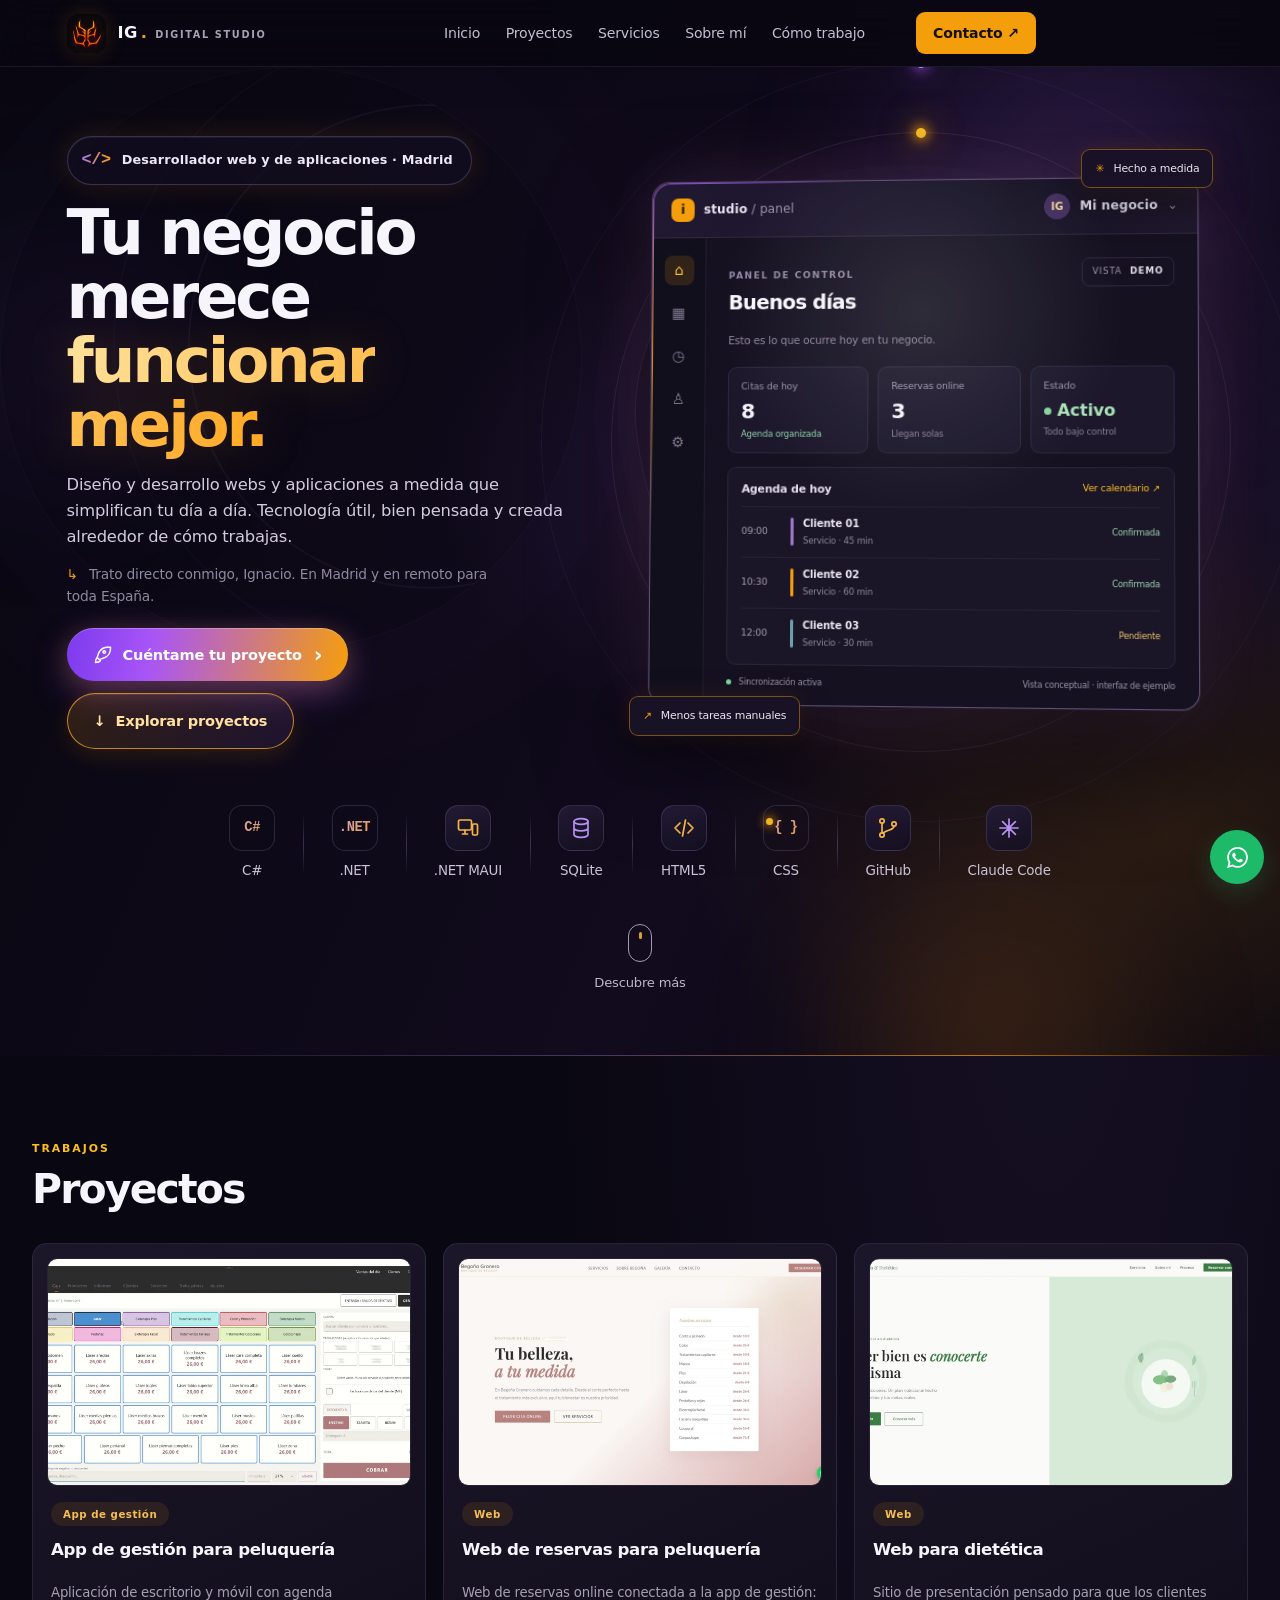
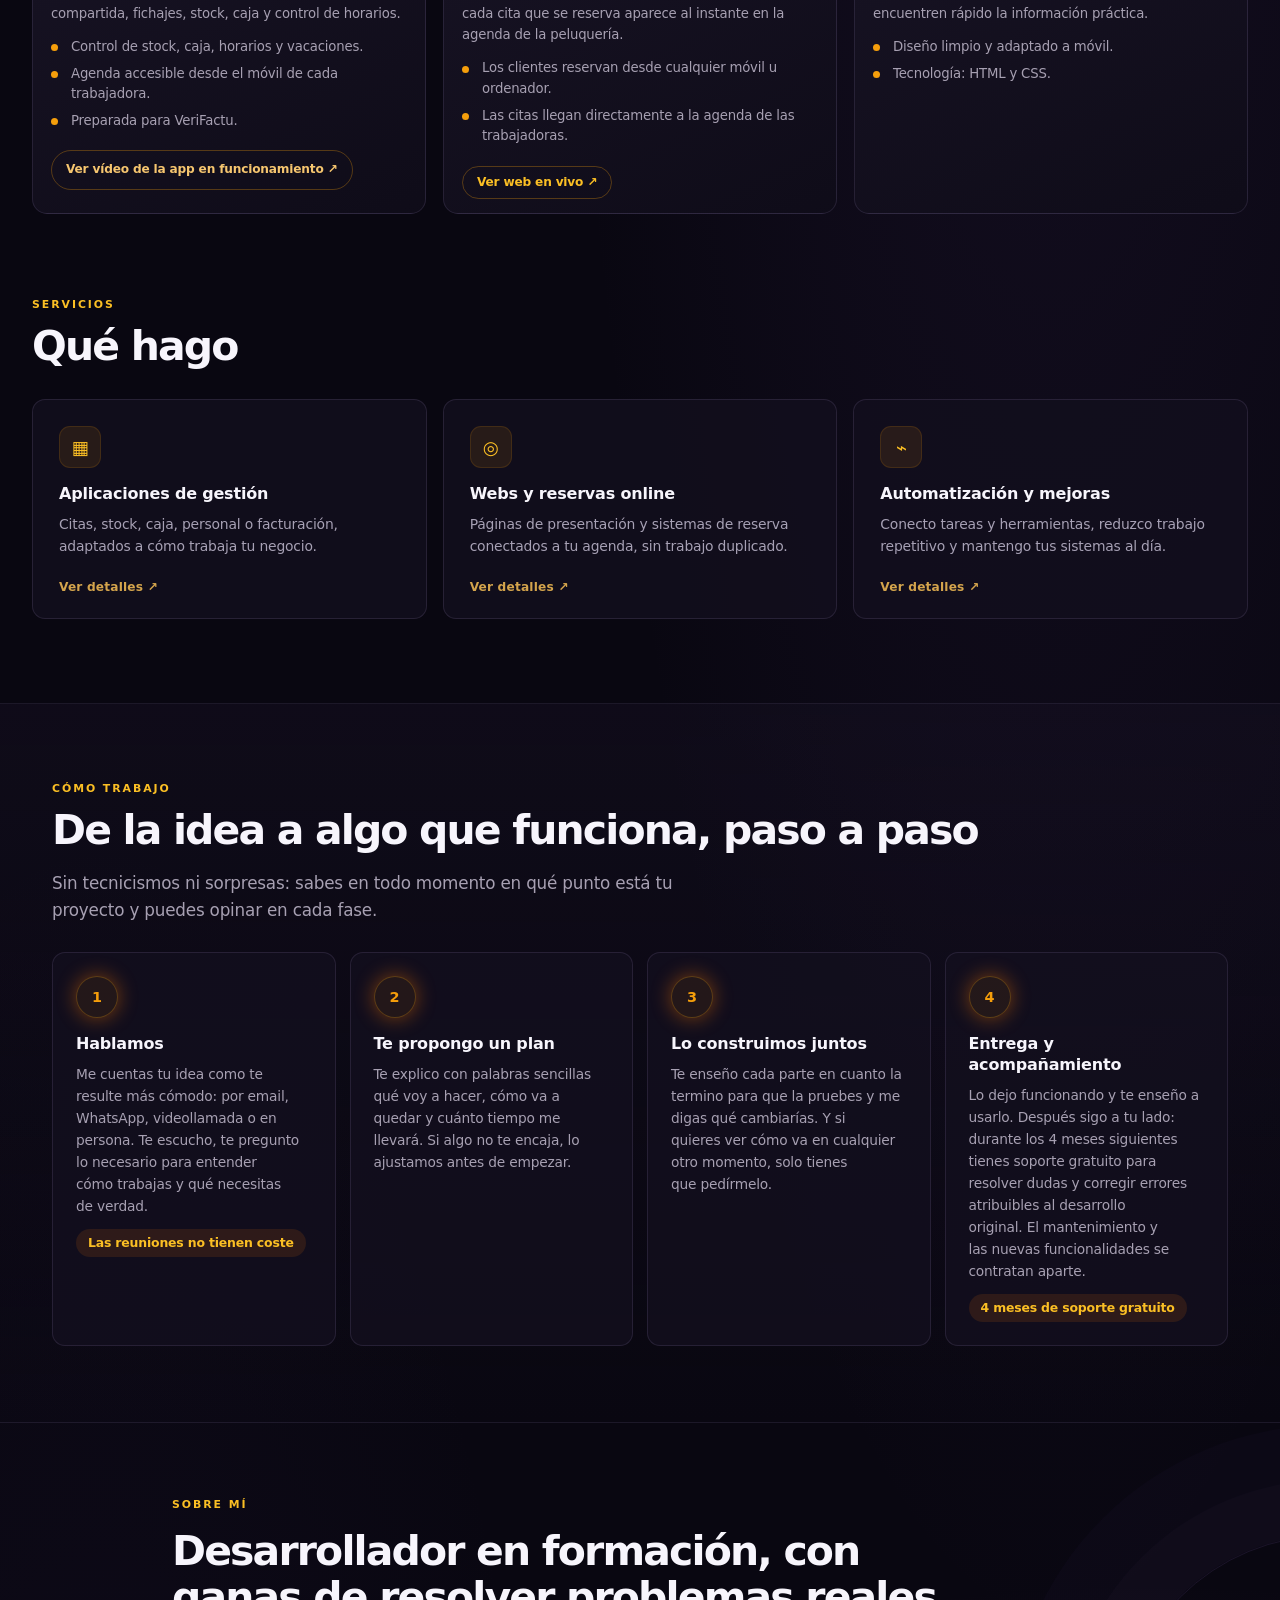
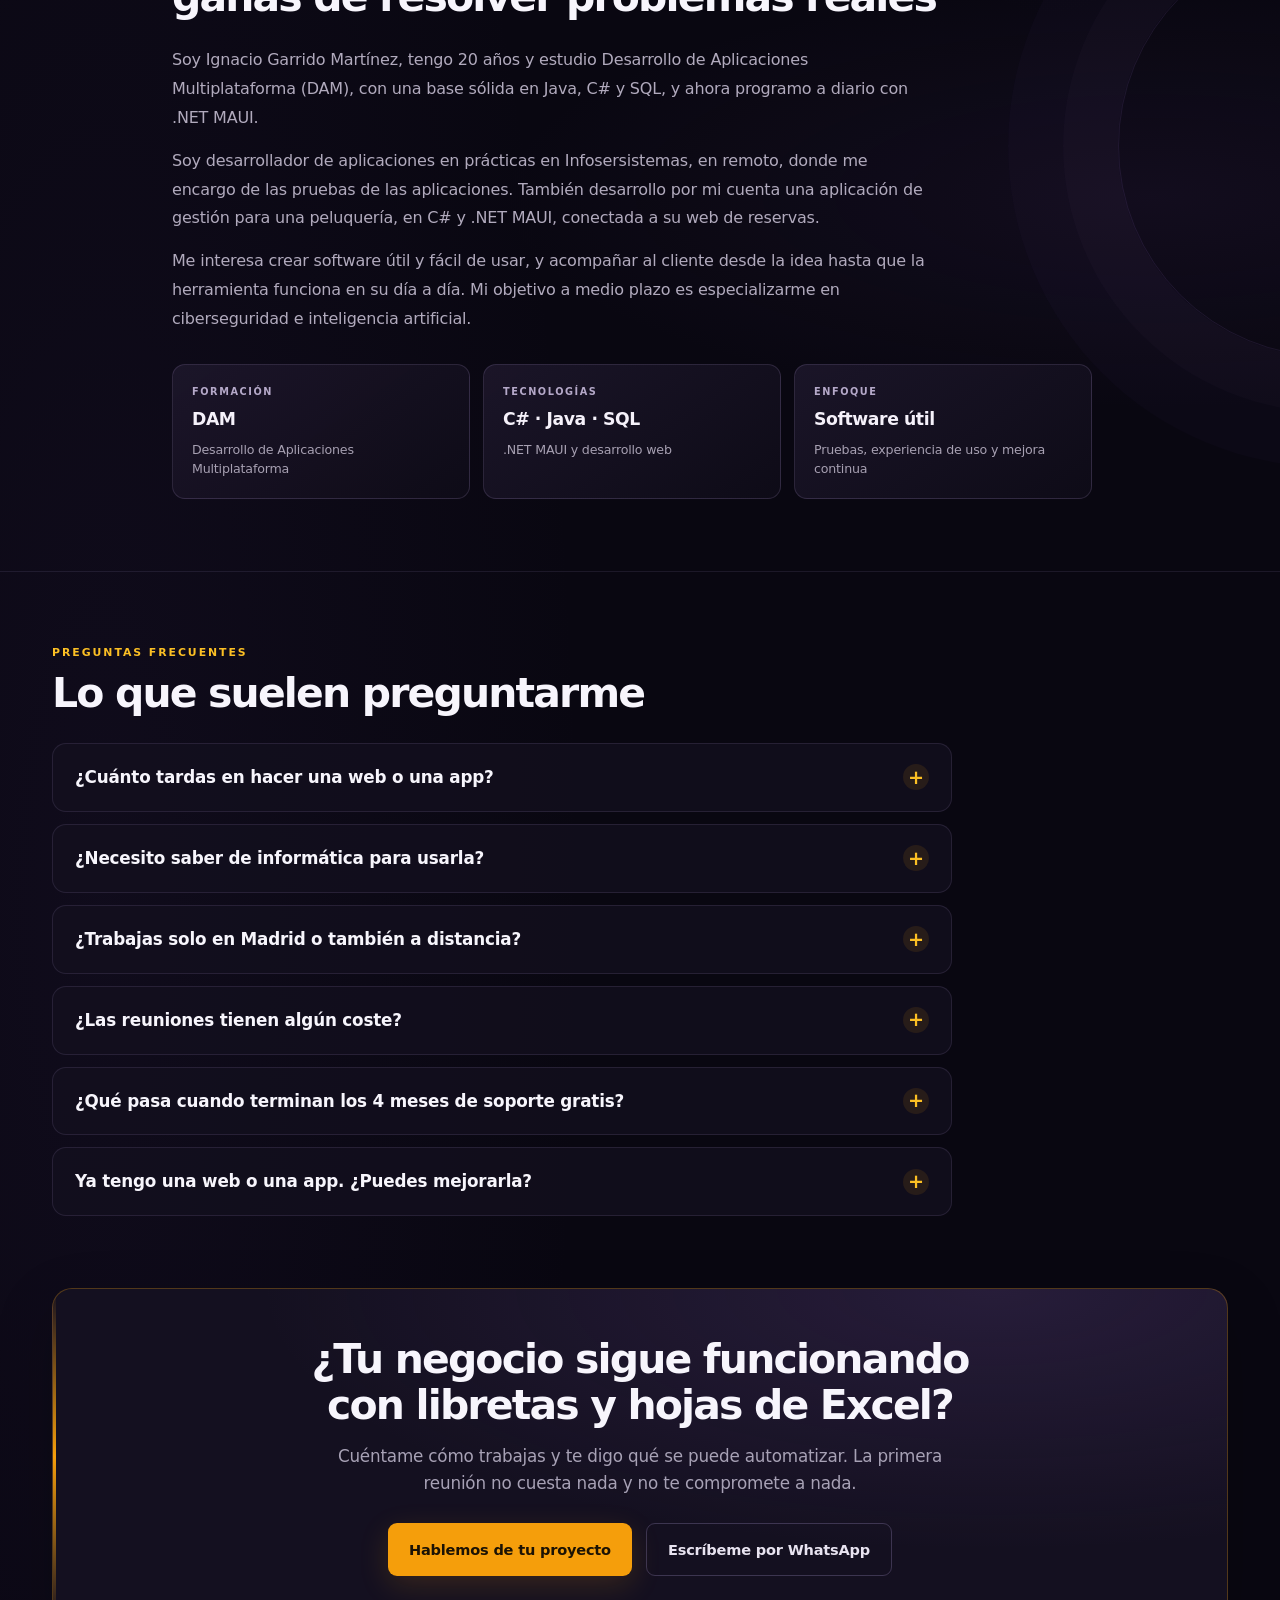
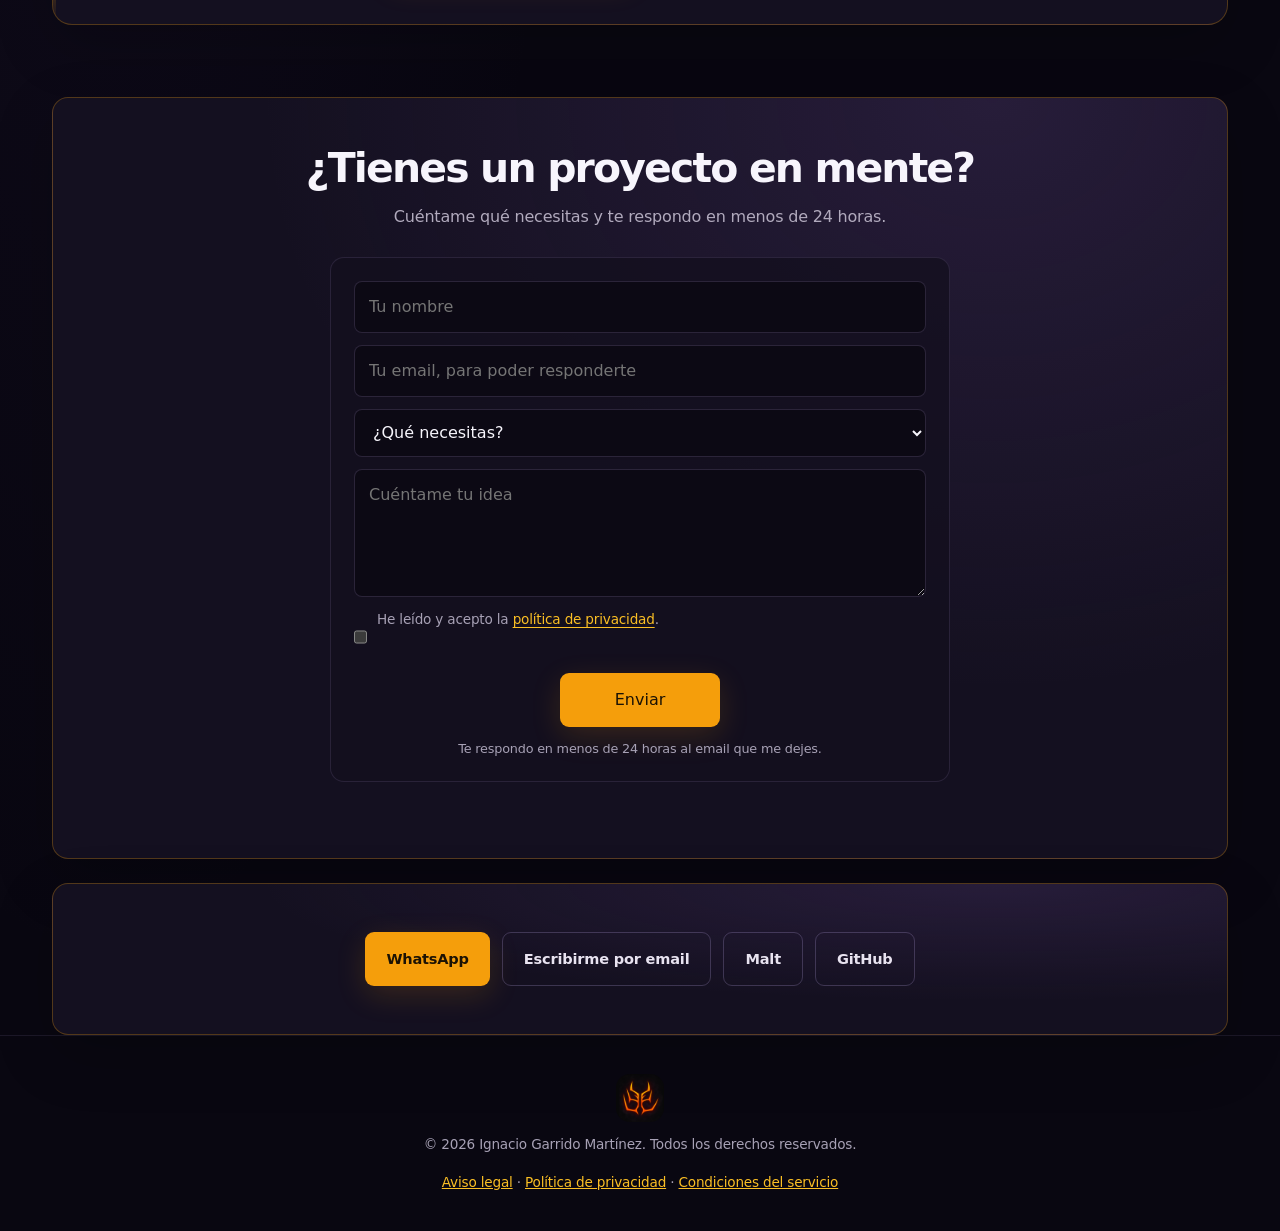
==== index.html @ cef5a8ac "Inicio con el panel de la app en movimiento - Diseño del inicio tipo referencia: etiqueta </>, titul" ====
<!DOCTYPE html>
<html lang="es">
<head>
<meta charset="UTF-8">
<meta name="viewport" content="width=device-width, initial-scale=1.0">
<title>IG Digital Studio · Desarrollo web y aplicaciones a medida | Ignacio Garrido</title>
<meta name="description" content="Soy Ignacio Garrido, desarrollador independiente. Diseño webs, aplicaciones de gestión y automatizaciones a medida para negocios en Madrid y toda España.">
<meta name="author" content="Ignacio Garrido Martínez">
<meta name="theme-color" content="#090711">
<meta name="color-scheme" content="dark">
<link rel="canonical" href="https://ignacio25-eng.github.io/Mi-Web/">
<link rel="icon" type="image/png" href="img/favicon.png">
<link rel="apple-touch-icon" href="img/apple-touch-icon.png">

<!-- Vista previa al compartir el enlace (WhatsApp, LinkedIn, Facebook, X...) -->
<meta property="og:type" content="website">
<meta property="og:locale" content="es_ES">
<meta property="og:site_name" content="Ignacio Garrido">
<meta property="og:title" content="Ignacio Garrido · Apps y webs a medida para tu negocio">
<meta property="og:description" content="Aplicaciones de gestión, webs y reservas online hechas a medida. Sierra de Guadarrama, zona norte de Madrid, Madrid centro y remoto.">
<meta property="og:url" content="https://ignacio25-eng.github.io/Mi-Web/">
<meta property="og:image" content="https://ignacio25-eng.github.io/Mi-Web/img/og-image.png">
<meta property="og:image:width" content="1200">
<meta property="og:image:height" content="630">
<meta property="og:image:alt" content="Logo de Ignacio Garrido: apps y webs a medida para tu negocio">
<meta name="twitter:card" content="summary_large_image">
<meta name="twitter:title" content="Ignacio Garrido · Apps y webs a medida para tu negocio">
<meta name="twitter:description" content="Aplicaciones de gestión, webs y reservas online hechas a medida. Sierra de Guadarrama, zona norte de Madrid, Madrid centro y remoto.">
<meta name="twitter:image" content="https://ignacio25-eng.github.io/Mi-Web/img/og-image.png">

<!-- Datos estructurados para Google -->
<script type="application/ld+json">
{
  "@context": "https://schema.org",
  "@type": "ProfessionalService",
  "name": "Ignacio Garrido · Desarrollo de apps y webs",
  "description": "Desarrollo de aplicaciones de gestión, páginas web y sistemas de reservas online a medida para negocios.",
  "url": "https://ignacio25-eng.github.io/Mi-Web/",
  "image": "https://ignacio25-eng.github.io/Mi-Web/img/og-image.png",
  "logo": "https://ignacio25-eng.github.io/Mi-Web/img/logo.png",
  "email": "ignaciog2006@gmail.com",
  "telephone": "+34640169734",
  "address": {
    "@type": "PostalAddress",
    "addressLocality": "Moralzarzal",
    "postalCode": "28411",
    "addressRegion": "Madrid",
    "addressCountry": "ES"
  },
  "areaServed": [
    { "@type": "AdministrativeArea", "name": "Sierra de Guadarrama" },
    { "@type": "AdministrativeArea", "name": "Zona norte de Madrid" },
    { "@type": "City", "name": "Moralzarzal" },
    { "@type": "City", "name": "Collado Villalba" },
    { "@type": "City", "name": "Cercedilla" },
    { "@type": "City", "name": "Guadarrama" },
    { "@type": "City", "name": "Manzanares el Real" },
    { "@type": "City", "name": "El Escorial" },
    { "@type": "City", "name": "San Lorenzo de El Escorial" },
    { "@type": "City", "name": "Colmenar Viejo" },
    { "@type": "City", "name": "Tres Cantos" },
    { "@type": "City", "name": "Alcobendas" },
    { "@type": "City", "name": "San Sebastián de los Reyes" },
    { "@type": "City", "name": "Torrelodones" },
    { "@type": "City", "name": "Galapagar" },
    { "@type": "City", "name": "Las Rozas de Madrid" },
    { "@type": "City", "name": "Majadahonda" },
    { "@type": "City", "name": "Pozuelo de Alarcón" },
    { "@type": "City", "name": "Madrid" },
    { "@type": "Country", "name": "España" }
  ],
  "founder": { "@type": "Person", "name": "Ignacio Garrido Martínez" },
  "sameAs": [
    "https://github.com/Ignacio25-eng",
    "https://www.malt.com/profile/ignaciogarrido"
  ],
  "knowsAbout": ["Aplicaciones de gestión", "Desarrollo web", "Reservas online", ".NET MAUI", "C#", "SQL"]
}
</script>
<script type="application/ld+json">
{
  "@context": "https://schema.org",
  "@type": "FAQPage",
  "mainEntity": [
    {
      "@type": "Question",
      "name": "¿Cuánto tardas en hacer una web o una app?",
      "acceptedAnswer": {
        "@type": "Answer",
        "text": "Como orientación, una web sencilla suele estar lista en 2 a 4 semanas, y una aplicación de gestión entre 1 y 3 meses, según lo que necesite tu negocio. En la propuesta te doy una fecha concreta y realista. Prefiero tardar un poco más y entregarte algo que funcione bien que correr y dejarte problemas."
      }
    },
    {
      "@type": "Question",
      "name": "¿Necesito saber de informática para usarla?",
      "acceptedAnswer": {
        "@type": "Answer",
        "text": "No. Diseño todo pensando en que lo use gente que no tiene por qué saber de tecnología: botones claros, lo justo en cada pantalla y nada de tecnicismos. Cuando lo entrego, te enseño a usarlo a ti y a tu equipo, y durante los meses de soporte puedes preguntarme todas las dudas que te surjan."
      }
    },
    {
      "@type": "Question",
      "name": "¿Trabajas solo en Madrid o también a distancia?",
      "acceptedAnswer": {
        "@type": "Answer",
        "text": "Las dos cosas. Podemos vernos en persona cuando haga falta si estás en Sierra de Guadarrama: Moralzarzal, Collado Villalba, Cercedilla, Guadarrama, Navacerrada, Cerceda, Manzanares el Real, El Escorial, Galapagar, Torrelodones y alrededores; Zona norte de Madrid: Las Rozas, Majadahonda, Pozuelo de Alarcón, Colmenar Viejo, Tres Cantos, Alcobendas y San Sebastián de los Reyes; Madrid centro: Moncloa-Aravaca, Chamberí, Centro, Salamanca, Retiro, Chamartín, Tetuán, Fuencarral, Hortaleza, Ciudad Lineal y alrededores. Si estás en cualquier otro sitio de España, trabajamos en remoto sin ningún problema: por videollamada, email o WhatsApp."
      }
    },
    {
      "@type": "Question",
      "name": "¿Las reuniones tienen algún coste?",
      "acceptedAnswer": {
        "@type": "Answer",
        "text": "No. Las reuniones para conocernos, entender lo que necesitas y ver cómo va el proyecto no tienen coste. Puedes contarme tu idea sin compromiso."
      }
    },
    {
      "@type": "Question",
      "name": "¿Qué pasa cuando terminan los 4 meses de soporte gratis?",
      "acceptedAnswer": {
        "@type": "Answer",
        "text": "Tu web o tu aplicación sigue funcionando igual; no deja de funcionar por eso. Si quieres que siga encargándome de mantenerla, hacer cambios o añadir cosas nuevas, puedes seguir con un mantenimiento opcional. Lo hablamos y acordamos lo que mejor encaje con tu negocio."
      }
    },
    {
      "@type": "Question",
      "name": "Ya tengo una web o una app. ¿Puedes mejorarla?",
      "acceptedAnswer": {
        "@type": "Answer",
        "text": "Sí. Puedo arreglar fallos, actualizarla, cambiar textos o precios y añadir funciones nuevas, aunque la haya hecho otra persona. Primero reviso cómo está hecha para no romper lo que ya funciona y te cuento qué se puede hacer."
      }
    }
  ]
}
</script>
<style>
  :root {
    --blue: #FF7A00;       /* naranja principal del logo */
    --blue-soft: #FFB020;  /* amarillo anaranjado de las puntas */
    --fire: linear-gradient(180deg, #FFB020 0%, #FF7A00 55%, #FF4D00 100%);
    --bg: #0b0809;
    --panel: #171012;
    --text: #f5f0eb;
    --muted: #b8aaa2;
    --border: #3a2620;
  }
  * { box-sizing: border-box; margin: 0; padding: 0; }
  html { scroll-behavior: smooth; }
  body {
    font-family: system-ui, -apple-system, "Segoe UI", Roboto, sans-serif;
    background: var(--bg); color: var(--text); line-height: 1.6; overflow-x: hidden;
  }
  .container { max-width: 1400px; margin: 0 auto; padding: 0 28px; position: relative; z-index: 1; }

  .glow {
    position: fixed; inset: -20% -10% auto -10%; height: 90vh;
    background: radial-gradient(closest-side, rgba(255,122,0,.30), transparent 70%);
    filter: blur(40px); pointer-events: none; z-index: 0;
    animation: drift 14s ease-in-out infinite alternate;
  }
  @keyframes drift { to { transform: translate(60px, 30px) scale(1.1); } }

  /* Cabecera */
  header { padding: 90px 0 70px; }
  .head { display: flex; justify-content: space-between; align-items: flex-end; gap: 40px; flex-wrap: wrap; }
  .eyebrow {
    display: inline-block; font-size: .8rem; letter-spacing: .14em; text-transform: uppercase;
    color: var(--blue-soft); border: 1px solid rgba(255,122,0,.5); border-radius: 999px;
    padding: 6px 14px; margin-bottom: 22px; box-shadow: 0 0 18px rgba(255,122,0,.25);
  }
  header h1 { font-size: clamp(2.6rem, 5vw, 4.4rem); line-height: 1.02; font-weight: 800; letter-spacing: -.02em; max-width: 680px; }
  .gradient {
    background: linear-gradient(90deg, var(--blue-soft) 0%, var(--blue) 55%, #FF4D00 100%);
    -webkit-background-clip: text; background-clip: text; color: transparent;
  }
  header p { color: var(--muted); font-size: 1.15rem; max-width: 620px; margin-top: 18px; }
  .btn-row { display: flex; gap: 14px; flex-wrap: wrap; }
  .btn {
    display: inline-block; text-decoration: none; padding: 14px 26px; border-radius: 10px;
    font-weight: 700; transition: transform .2s, box-shadow .2s, background .2s, color .2s; font: inherit;
  }
  .btn-primary { background: var(--fire); color: #1a0800; box-shadow: 0 0 28px rgba(255,122,0,.55); }
  .btn-primary:hover { transform: translateY(-2px); box-shadow: 0 0 40px rgba(255,122,0,.8); }
  .btn-ghost { color: var(--text); border: 1px solid var(--border); }
  .btn-ghost:hover { border-color: var(--blue); color: var(--blue-soft); }

  /* Herramientas */
  .stack {
    display: flex; flex-wrap: wrap; gap: 10px; padding: 26px 0;
    border-top: 1px solid var(--border); border-bottom: 1px solid var(--border);
  }
  .stack span {
    font-size: .85rem; color: var(--muted); background: var(--panel);
    border: 1px solid var(--border); border-radius: 8px; padding: 6px 12px;
  }

  /* Dos columnas: servicios a la izquierda, proyectos a la derecha */
  .layout { display: grid; grid-template-columns: 1fr 2.2fr; gap: 48px; padding-top: 72px; padding-bottom: 72px; align-items: start; }
  .layout > * { min-width: 0; }
  @media (max-width: 900px) { .layout { grid-template-columns: 1fr; } }
  .label { color: var(--blue-soft); font-size: .8rem; letter-spacing: .14em; text-transform: uppercase; margin-bottom: 10px; }
  h2 { font-size: clamp(1.8rem, 3.5vw, 2.5rem); font-weight: 800; letter-spacing: -.01em; margin-bottom: 26px; }

  .card {
    background: var(--panel); border: 1px solid var(--border); border-radius: 16px;
    padding: 26px; transition: transform .25s, border-color .25s, box-shadow .25s;
  }
  .card:hover { transform: translateY(-4px); border-color: var(--blue); box-shadow: 0 0 34px rgba(255,122,0,.25); }
  .services { display: grid; gap: 16px; }
  .icon {
    width: 44px; height: 44px; border-radius: 12px; display: grid; place-items: center;
    background: rgba(255,122,0,.15); color: var(--blue-soft); font-size: 1.3rem; margin-bottom: 16px;
  }
  .card h3 { margin-bottom: 8px; font-size: 1.15rem; }
  .card p { color: var(--muted); font-size: .97rem; }

  .projects { display: grid; grid-template-columns: repeat(3, 1fr); gap: 18px; align-items: stretch; }
  @media (max-width: 1000px) { .projects { grid-template-columns: 1fr 1fr; } }
  @media (max-width: 760px) { .projects { grid-template-columns: 1fr; } }
  .project { display: flex; flex-direction: column; gap: 16px; }
  .tag {
    align-self: flex-start; font-size: .75rem; font-weight: 700; color: var(--blue-soft);
    background: rgba(255,122,0,.12); border-radius: 999px; padding: 4px 12px;
  }
  .project h3 { font-size: 1.15rem; }
  .project p { color: var(--muted); font-size: .92rem; }
  .project ul { list-style: none; color: var(--muted); font-size: .9rem; }
  .project li { padding-left: 20px; position: relative; margin-bottom: 6px; }
  .project li::before {
    content: ""; position: absolute; left: 0; top: .55em; width: 7px; height: 7px;
    border-radius: 50%; background: var(--blue); box-shadow: 0 0 10px var(--blue);
  }
  .mock {
    border-radius: 12px; min-height: 170px; border: 1px solid var(--border);
    background: radial-gradient(circle at 30% 20%, rgba(255,122,0,.35), transparent 60%), #1a1012;
    display: grid; place-items: center; color: var(--muted); font-size: .85rem; margin-top: auto;
  }

  /* Reseñas */
  .reseñas-wrap { padding: 72px 0; border-top: 1px solid var(--border); }
  .empty { color: var(--muted); text-align: center; margin-bottom: 28px; }
  .contact-form { max-width: 560px; margin: 0 auto 28px; display: grid; gap: 12px; text-align: left; }
  .contact-form input, .contact-form select, .contact-form textarea {
    background: var(--bg); border: 1px solid var(--border); color: var(--text);
    padding: 12px 14px; border-radius: 10px; font: inherit; outline: none;
  }
  .contact-form input:focus, .contact-form select:focus, .contact-form textarea:focus { border-color: var(--blue); box-shadow: 0 0 14px rgba(255,122,0,.35); }
  .contact-form button { border: none; cursor: pointer; font: inherit; justify-self: center; }
  .hint { color: var(--muted); font-size: .8rem; text-align: center; }
  .stars { display: flex; gap: 6px; justify-content: center; }
  .stars button { background: none; border: none; font-size: 2rem; color: var(--border); cursor: pointer; transition: color .15s, transform .15s; }
  .stars button:hover { transform: scale(1.15); }
  .stars button.on { color: var(--blue); }

  /* Sobre mí y contacto */
  .about { padding: 72px 0; border-top: 1px solid var(--border); }
  .about p { color: var(--muted); max-width: 760px; margin-bottom: 14px; font-size: 1.05rem; }
  .contact-box {
    background: linear-gradient(135deg, rgba(255,122,0,.22), rgba(0,0,0,0) 70%), var(--panel);
    border: 1px solid rgba(255,122,0,.5); border-radius: 20px; padding: 48px 36px; text-align: center;
    box-shadow: 0 0 60px rgba(255,122,0,.18);
  }
  .contact-box h2 { margin-bottom: 12px; }
  .contact-box > p { color: var(--muted); margin-bottom: 28px; }
  .links { display: flex; gap: 12px; justify-content: center; flex-wrap: wrap; }
  .links-box { margin-top: 24px; }

  .wa-float {
    position: fixed; right: 22px; bottom: 22px; z-index: 5;
    width: 60px; height: 60px; border-radius: 50%;
    background: var(--fire); color: #1a0800; display: grid; place-items: center;
    box-shadow: 0 0 28px rgba(255,122,0,.6); transition: transform .2s, box-shadow .2s;
  }
  .wa-float:hover { transform: scale(1.08); box-shadow: 0 0 44px rgba(255,122,0,.9); }
  .wa-float svg { width: 30px; height: 30px; }

  footer { border-top: 1px solid var(--border); padding: 28px 0; color: var(--muted); font-size: .85rem; text-align: center; }

  /* Animaciones al hacer scroll */
  .reveal { opacity: 1; transform: none; transition: opacity .9s cubic-bezier(.2,.7,.2,1), transform .9s cubic-bezier(.2,.7,.2,1); }
  .js .reveal { opacity: 0; transform: translateY(40px) scale(.98); }
  .reveal.in { opacity: 1; transform: none; }
  .reveal:nth-child(2) { transition-delay: .12s; }
  .reveal:nth-child(3) { transition-delay: .24s; }
  .reveal:nth-child(4) { transition-delay: .36s; }
  .reveal:not(.in) { transition-delay: 0s; }
  .card.reveal.in:hover { transform: translateY(-4px); transition: transform .25s, border-color .25s, box-shadow .25s; transition-delay: 0s; }
  .privacy-check { display: flex; gap: 10px; align-items: flex-start; font-size: .85rem; color: var(--muted); text-align: left; }
  .privacy-check input { width: auto; padding: 0; margin-top: 4px; accent-color: var(--blue); }
  .privacy-check a { color: var(--blue-soft); }
  .privacy { position: fixed; inset: 0; z-index: 100; background: rgba(0,0,0,.7); backdrop-filter: blur(4px); display: none; overflow-y: auto; padding: 60px 16px; }
  .privacy.open { display: block; }
  .privacy .container { background: var(--panel); border: 1px solid var(--border); border-radius: 20px; padding: 40px 36px; max-width: 760px; position: relative; box-shadow: 0 0 60px rgba(255,122,0,.18); }
  .close-privacy { position: absolute; top: 14px; right: 18px; background: none; border: none; color: var(--text); font-size: 2rem; line-height: 1; cursor: pointer; }
  .close-privacy:hover { color: var(--blue-soft); }
  .privacy h2 { font-size: 1.8rem; margin-bottom: 18px; }
  .privacy h3 { font-size: 1.05rem; margin: 22px 0 6px; }
  .privacy p { color: var(--muted); margin-bottom: 10px; max-width: 800px; }
  .privacy a { color: var(--blue-soft); }
  .project { cursor: pointer; }
  .pmodal { position: fixed; inset: 0; z-index: 120; background: rgba(0,0,0,.7); backdrop-filter: blur(4px); display: none; align-items: flex-start; justify-content: center; padding: 50px 16px; overflow-y: auto; }
  .pmodal.open { display: flex; }
  .pbox { background: var(--panel); border: 1px solid var(--border); border-radius: 20px; padding: 40px; width: min(980px, 100%); position: relative; box-shadow: 0 0 60px rgba(255,122,0,.18); }
  .pclose { position: absolute; top: 14px; right: 18px; background: none; border: none; color: var(--text); font-size: 2rem; line-height: 1; cursor: pointer; }
  .pclose:hover { color: var(--blue-soft); }
  .pbox h3 { font-size: 1.6rem; margin-bottom: 12px; }
  .pbox p { color: var(--muted); margin-bottom: 14px; }
  .pbox ul { list-style: none; color: var(--muted); margin-bottom: 24px; }
  .pbox li { padding-left: 20px; position: relative; margin-bottom: 8px; }
  .pbox li::before { content: ""; position: absolute; left: 0; top: .55em; width: 7px; height: 7px; border-radius: 50%; background: var(--blue); }
  .pbox .mock { min-height: 300px; }
  .gallery { display: grid; grid-template-columns: repeat(auto-fit, minmax(260px, 1fr)); gap: 16px; }
  .gallery .mock { min-height: 240px; }
  .shot {
    display: block; width: 100%; aspect-ratio: 16 / 10; object-fit: cover; object-position: top;
    border-radius: 12px; border: 1px solid var(--border); margin-top: auto; background: #1a1012;
  }
  .pbox > .pcontent .shot { aspect-ratio: auto; }
  .gallery a { display: block; border-radius: 12px; transition: transform .2s, box-shadow .2s; }
  .gallery a:hover { transform: translateY(-3px); box-shadow: 0 0 26px rgba(255,122,0,.3); }
  .gallery .shot { margin-top: 0; }
  .pbox .lead { color: var(--text); font-size: 1.05rem; }
  .live {
    align-self: flex-start; color: var(--blue-soft); text-decoration: none; font-weight: 700; font-size: .9rem;
    border: 1px solid rgba(255,122,0,.5); border-radius: 999px; padding: 6px 14px; transition: background .2s, color .2s;
  }
  .live:hover { background: var(--fire); color: #1a0800; }
  .pbox .live { display: inline-block; margin-bottom: 20px; }
  .honey { position: absolute; left: -9999px; width: 1px; height: 1px; opacity: 0; }
  .hint.ok { color: #7ddc8a; }
  .hint.error { color: #ff8a65; }
  .hint a { color: var(--blue-soft); }
  .contact-form button:disabled { opacity: .7; cursor: wait; }

  /* Accesibilidad */
  :focus-visible { outline: 2px solid var(--blue-soft); outline-offset: 3px; border-radius: 6px; }
  .skip { position: absolute; left: 12px; top: -60px; z-index: 200; background: var(--fire); color: #1a0800; padding: 10px 16px; border-radius: 8px; font-weight: 700; text-decoration: none; }
  .skip:focus { top: 12px; }
  [id] { scroll-margin-top: 84px; }
  @media (prefers-reduced-motion: reduce) {
    html { scroll-behavior: auto; }
    .glow { animation: none; }
    .reveal { opacity: 1; transform: none; transition: none; }
  }

  /* Menú */
  .brand { color: var(--text); text-decoration: none; }
  .topbar .brand { margin-left: 0; color: var(--text); font-size: 1rem; }
  .nav-links { display: flex; align-items: center; gap: 22px; }
  .topbar .nav-links a { margin-left: 0; }
  .menu-btn { display: none; background: none; border: 1px solid var(--border); border-radius: 10px; color: var(--text); width: 44px; height: 40px; cursor: pointer; font-size: 1.3rem; line-height: 1; }
  .menu-btn:hover { border-color: var(--blue); color: var(--blue-soft); }
  @media (max-width: 980px) {
    .menu-btn { display: block; }
    .nav-links {
      display: none; position: absolute; top: 100%; left: 0; right: 0; flex-direction: column; align-items: stretch; gap: 0;
      background: rgba(11,8,9,.97); border-bottom: 1px solid var(--border); padding: 8px 18px 16px;
    }
    .nav-links.open { display: flex; }
    .topbar .nav-links a { padding: 12px 4px; font-size: 1rem; border-bottom: 1px solid var(--border); }
    .topbar .nav-links a:last-child { border-bottom: none; }
  }

  /* Cómo trabajo */
  .process { padding: 72px 0; border-top: 1px solid var(--border); }
  .process .intro { color: var(--muted); max-width: 720px; margin: -10px 0 34px; font-size: 1.05rem; }
  .steps { display: grid; grid-template-columns: repeat(4, 1fr); gap: 18px; counter-reset: paso; }
  @media (max-width: 1150px) { .steps { grid-template-columns: 1fr 1fr; } }
  @media (max-width: 600px) { .steps { grid-template-columns: 1fr; } }
  .step { position: relative; }
  .step-num {
    width: 42px; height: 42px; border-radius: 50%; display: grid; place-items: center; font-weight: 800;
    background: var(--fire); color: #1a0800; margin-bottom: 16px; box-shadow: 0 0 20px rgba(255,122,0,.45);
  }
  .step .free { display: inline-block; margin-top: 12px; font-size: .78rem; font-weight: 700; color: var(--blue-soft); background: rgba(255,122,0,.12); border-radius: 999px; padding: 4px 12px; }

  /* Opiniones */
  .reviews { display: grid; grid-template-columns: repeat(auto-fit, minmax(280px, 1fr)); gap: 18px; margin-bottom: 36px; }
  .review .stars-static { color: var(--blue); letter-spacing: 2px; margin-bottom: 10px; }
  .review blockquote { color: var(--text); font-size: .98rem; margin-bottom: 14px; }
  .review .who { color: var(--muted); font-size: .88rem; }
  .review .who strong { color: var(--text); }
  .invite { color: var(--muted); text-align: center; max-width: 620px; margin: 0 auto 28px; font-size: 1.05rem; }
  .form-title { text-align: center; font-size: 1.25rem; margin-bottom: 14px; }
  .stars button:focus-visible { outline-offset: 0; }
  .steps { list-style: none; }
  .sr-only { position: absolute; width: 1px; height: 1px; padding: 0; margin: -1px; overflow: hidden; clip: rect(0 0 0 0); white-space: nowrap; border: 0; }
  footer .legal-links { margin-top: 4px; }

  /* Zona de trabajo */
  header p.zona { font-size: .98rem; color: var(--blue-soft); margin-top: 14px; }

  /* Preguntas frecuentes */
  .faq { padding: 72px 0; border-top: 1px solid var(--border); }
  .faq-list { display: grid; gap: 12px; max-width: 900px; }
  .faq-item { background: var(--panel); border: 1px solid var(--border); border-radius: 14px; transition: border-color .25s, box-shadow .25s; }
  .faq-item[open] { border-color: rgba(255,122,0,.55); box-shadow: 0 0 26px rgba(255,122,0,.15); }
  .faq-item summary {
    list-style: none; cursor: pointer; padding: 20px 56px 20px 22px; font-weight: 700; font-size: 1.05rem; position: relative;
  }
  .faq-item summary::-webkit-details-marker { display: none; }
  .faq-item summary::after {
    content: "+"; position: absolute; right: 22px; top: 50%; transform: translateY(-50%);
    width: 26px; height: 26px; border-radius: 50%; display: grid; place-items: center; line-height: 1;
    background: rgba(255,122,0,.14); color: var(--blue-soft); font-size: 1.2rem; transition: transform .25s;
  }
  .faq-item[open] summary::after { content: "−"; }
  .faq-item summary:hover { color: var(--blue-soft); }
  .faq-a { padding: 0 22px 20px; color: var(--muted); }
  .faq-a p + p, .faq-a ul + p { margin-top: 10px; }
  .faq-a .zonas { list-style: none; margin-top: 10px; display: grid; gap: 8px; }
  .faq-a .zonas li { padding-left: 18px; position: relative; }
  .faq-a .zonas li::before { content: ""; position: absolute; left: 0; top: .6em; width: 7px; height: 7px; border-radius: 50%; background: var(--blue); }
  .faq-a .zonas strong { color: var(--text); }

  /* Franja final */
  .cta-band { padding: 0 0 72px; }
  .cta-box {
    border-radius: 20px; padding: 48px 40px; text-align: center; border: 1px solid rgba(255,122,0,.5);
    background: radial-gradient(circle at 15% 0%, rgba(255,176,32,.25), transparent 55%), radial-gradient(circle at 90% 100%, rgba(255,77,0,.22), transparent 55%), var(--panel);
    box-shadow: 0 0 60px rgba(255,122,0,.15);
  }
  .cta-box h2 { max-width: 760px; margin: 0 auto 14px; }
  .cta-box p { color: var(--muted); max-width: 640px; margin: 0 auto 26px; font-size: 1.05rem; }
  .cta-buttons { justify-content: center; }
  @media (max-width: 640px) {
    .faq { padding: 56px 0; }
    .faq-item summary { font-size: 1rem; padding: 18px 52px 18px 18px; }
    .faq-a { padding: 0 18px 18px; }
    .cta-band { padding-bottom: 56px; }
    .cta-box { padding: 32px 20px; }
  }

  /* ── Responsive ── */
  h2 { line-height: 1.2; }
  h3 { line-height: 1.3; }
  .shot { object-position: left top; }
  .contact-form input:not([type="checkbox"]), .contact-form select, .contact-form textarea { width: 100%; min-width: 0; }

  /* Portátiles pequeños y tablets: servicios arriba y proyectos a todo el ancho */
  @media (max-width: 1200px) {
    .layout { grid-template-columns: 1fr; gap: 56px; }
  }
  @media (min-width: 761px) and (max-width: 1200px) {
    .services { grid-template-columns: repeat(3, 1fr); }
  }
  /* Tablet: si la última tarjeta de proyecto queda sola, ocupa todo el ancho */
  @media (min-width: 761px) and (max-width: 1000px) {
    .projects > .project:last-child:nth-child(odd) {
      grid-column: 1 / -1; display: grid; grid-template-columns: 1fr 1fr; column-gap: 28px; row-gap: 14px; align-content: start;
    }
    .projects > .project:last-child:nth-child(odd) > * { grid-column: 1; justify-self: start; }
    .projects > .project:last-child:nth-child(odd) > .shot { grid-column: 2; grid-row: 1 / span 6; justify-self: stretch; align-self: start; margin-top: 0; }
  }
  /* Móviles pequeños */
  @media (max-width: 400px) {
    .container { padding: 0 16px; }
    .card { padding: 20px; }
    header h1 { font-size: 2rem; }
    .contact-box { padding: 28px 16px; }
    .pbox { padding: 26px 16px; }
    .eyebrow { font-size: .72rem; letter-spacing: .1em; }
  }
  /* Pantallas muy grandes */
  @media (min-width: 1800px) {
    .container { max-width: 1560px; }
    body { font-size: 1.05rem; }
  }
  .pbox h4 { font-size: 1rem; margin: 22px 0 8px; color: var(--blue-soft); }
  #servicios .card { cursor: pointer; }
  .topbar { position: sticky; top: 0; z-index: 50; background: rgba(11,8,9,.85); backdrop-filter: blur(8px); border-bottom: 1px solid var(--border); }
  .topbar-in { display: flex; align-items: center; justify-content: space-between; padding-top: 14px; padding-bottom: 14px; }
  .brand { display: flex; align-items: center; gap: 10px; font-weight: 800; }
  .logo { width: 40px; height: 40px; border-radius: 10px; display: block; object-fit: cover; border: 1px solid rgba(255,122,0,.45); box-shadow: 0 0 18px rgba(255,122,0,.45); }
  .footer-brand { display: flex; flex-direction: column; align-items: center; gap: 12px; }
  .footer-logo { width: 56px; height: 56px; border-radius: 14px; border: 1px solid rgba(255,122,0,.4); box-shadow: 0 0 24px rgba(255,122,0,.35); }
  footer a { color: var(--blue-soft); }
  .topbar a { color: var(--muted); text-decoration: none; font-size: .9rem; margin-left: 18px; }
  .topbar a:hover { color: var(--blue-soft); }
  @media (max-width: 640px) {
    .container { padding: 0 18px; }
    header { padding: 56px 0 44px; }
    header h1 { font-size: 2.2rem; }
    .btn-row { width: 100%; }
    .btn-row .btn { flex: 1 1 auto; text-align: center; }
    .btn { padding: 12px 18px; }
    .layout { padding-top: 48px; padding-bottom: 48px; gap: 36px; }
    .stack { padding: 20px 0; }
    section { padding: 56px 0; }
    .reseñas-wrap, .about { padding: 56px 0; }
    .contact-box { padding: 32px 20px; }
    .contact-box h2 { font-size: 1.6rem; }
    .pmodal { padding: 24px 10px; }
    .pbox { padding: 28px 20px; }
    .pbox h3 { font-size: 1.3rem; }
    .pbox .mock { min-height: 200px; }
    .gallery .mock { min-height: 160px; }
    .stars button { font-size: 1.7rem; }
    .privacy .container { padding: 30px 20px; }
    .wa-float { width: 54px; height: 54px; right: 16px; bottom: 16px; }
    .topbar a { margin-left: 12px; }
  }

/* IG DIGITAL STUDIO — sistema visual */
:root{--blue:#F59E0B;--blue-soft:#FBBF24;--fire:linear-gradient(135deg,#FBBF24,#F59E0B);--bg:#090711;--panel:#100D1B;--text:#F7F5FC;--muted:#A7A1B5;--border:rgba(167,146,205,.16)}
html{scroll-padding-top:92px}body{background:radial-gradient(ellipse at 75% 4%,rgba(80,45,122,.22),transparent 34rem),radial-gradient(ellipse at 4% 42%,rgba(57,34,91,.13),transparent 30rem),var(--bg);color:var(--text);font-family:Inter,"Segoe UI",system-ui,sans-serif;letter-spacing:-.012em}
.container{max-width:1240px;padding-left:32px;padding-right:32px}.glow{display:none}.topbar{background:rgba(9,7,17,.84);border-bottom:1px solid rgba(167,146,205,.12);backdrop-filter:blur(18px);-webkit-backdrop-filter:blur(18px)}
.topbar-in{min-height:78px;padding-top:10px;padding-bottom:10px}.brand{gap:12px;font-size:.98rem;letter-spacing:.02em}.brand>span{display:flex;align-items:baseline;gap:3px}.brand small{color:#A7A1B5;font-size:.61rem;letter-spacing:.17em;margin-left:5px}.brand-accent{color:var(--blue)}.logo{width:42px;height:42px;border:0;border-radius:12px;box-shadow:0 0 22px rgba(245,158,11,.16)}
.topbar .nav-links{gap:30px}.topbar .nav-links a{color:#C4BED1;font-size:.88rem;font-weight:500;margin:0}.topbar .nav-links a:hover{color:var(--blue-soft)}.topbar .nav-links .nav-contact{color:#171009;background:var(--blue);padding:10px 17px;border-radius:9px;font-weight:750}.topbar .nav-links .nav-contact:hover{color:#171009;background:#FBBF24}
.hero{position:relative;overflow:hidden;padding:82px 0 76px}.hero:before{content:"";position:absolute;width:580px;height:580px;right:-210px;top:-190px;border:1px solid rgba(159,119,214,.12);border-radius:50%;box-shadow:0 0 0 60px rgba(159,119,214,.025),0 0 0 120px rgba(159,119,214,.018);pointer-events:none}.hero .head{display:grid;grid-template-columns:minmax(0,.95fr) minmax(440px,1.05fr);align-items:center;gap:54px}.hero-copy{position:relative;z-index:2}
.eyebrow{border:1px solid rgba(245,158,11,.28);background:rgba(245,158,11,.055);color:#FBC45E;box-shadow:none;font-size:.68rem;letter-spacing:.16em;font-weight:700;padding:9px 13px;margin-bottom:27px}.status-dot{display:inline-block;width:7px;height:7px;border-radius:50%;background:#A3E6B1;box-shadow:0 0 10px rgba(163,230,177,.7);margin-right:8px}.hero h1{max-width:650px;font-size:clamp(3.2rem,5.7vw,5.45rem);line-height:.99;letter-spacing:-.065em;font-weight:820}.gradient{background:linear-gradient(100deg,#FFD36C,#F59E0B 55%,#E98B27);-webkit-background-clip:text;background-clip:text}
.hero-lead{max-width:560px;margin-top:25px;color:#C1BBCD;font-size:1.12rem;line-height:1.75}.hero .zona{margin-top:17px;color:#8F899E;font-size:.86rem}.hero .zona span{color:var(--blue);margin-right:7px}.hero .btn-row{margin-top:32px;gap:12px}.btn{border-radius:9px;padding:14px 21px;font-size:.91rem;font-weight:700}.btn-primary{background:var(--blue);color:#1B1204;box-shadow:0 9px 30px rgba(245,158,11,.16)}.btn-primary:hover{background:#FBBF24;box-shadow:0 12px 36px rgba(245,158,11,.25)}.btn-ghost{border-color:rgba(167,146,205,.28);color:#E8E3F0}.btn-ghost:hover{border-color:var(--blue);color:var(--blue-soft)}.hero-note{display:flex;align-items:center;gap:11px;color:#817A90;font-size:.77rem;margin-top:35px}.note-line{width:27px;height:1px;background:var(--blue)}
.hero-visual{position:relative;min-width:0;padding:34px 18px}.visual-orbit{position:absolute;border:1px solid rgba(161,124,210,.16);border-radius:50%;pointer-events:none}.orbit-one{width:490px;height:490px;top:50%;left:50%;transform:translate(-50%,-50%)}.orbit-two{width:590px;height:590px;top:50%;left:50%;transform:translate(-50%,-50%);border-color:rgba(161,124,210,.08)}
.app-window{position:relative;z-index:1;background:#151121;border:1px solid rgba(182,160,222,.25);border-radius:17px;overflow:hidden;box-shadow:0 30px 90px rgba(0,0,0,.48),0 0 55px rgba(99,66,143,.16);transform:perspective(1200px) rotateY(-5deg) rotateX(2deg)}.app-top{height:54px;padding:0 18px;display:flex;align-items:center;justify-content:space-between;border-bottom:1px solid rgba(167,146,205,.13);background:#171326;font-size:.75rem}.app-brand,.app-user{display:flex;align-items:center;gap:9px;color:#EAE5F2;font-weight:700}.app-mark{width:23px;height:23px;display:grid;place-items:center;border-radius:7px;background:var(--blue);color:#1C1305;font-weight:900}.app-muted,.app-chevron{color:#9B93A9;font-weight:400}.user-dot{width:25px;height:25px;display:grid;place-items:center;border-radius:50%;color:#F7D89A;background:#44305F;font-size:.61rem}
.app-body{display:flex;min-height:360px}.app-sidebar{width:53px;padding:17px 0;display:flex;flex-direction:column;align-items:center;gap:13px;background:#120F1D;border-right:1px solid rgba(167,146,205,.1)}.side-icon{width:29px;height:29px;display:grid;place-items:center;border-radius:8px;color:#817990;font-size:.9rem}.side-icon.active{background:rgba(245,158,11,.14);color:var(--blue-soft)}.app-main{flex:1;min-width:0;padding:22px 22px 15px}.app-heading{display:flex;align-items:flex-start;justify-content:space-between;gap:10px}.app-kicker{color:#9289A5;font-size:.56rem;letter-spacing:.16em;font-weight:700}.app-heading h2{font-size:1.22rem;letter-spacing:-.04em;margin:5px 0 2px}.app-heading p{color:#8D859B;font-size:.65rem}.today-pill{color:#9B92A9;border:1px solid rgba(167,146,205,.16);border-radius:7px;padding:6px 9px;font-size:.53rem;letter-spacing:.1em}.today-pill b{color:#E9E3F0;margin-left:4px}
.app-stats{display:grid;grid-template-columns:repeat(3,1fr);gap:9px;margin:17px 0 13px}.stat-card{padding:11px 12px;background:#1C172B;border:1px solid rgba(167,146,205,.12);border-radius:9px;display:grid;gap:4px}.stat-card>span{color:#9B93A9;font-size:.58rem}.stat-card strong{color:#F5F1FA;font-size:1.25rem;line-height:1.2}.stat-card small{color:#898197;font-size:.53rem}.stat-card .stat-positive{color:#92D7AA}.stat-card .stat-live{color:#A8E3B7;font-size:1rem}
.agenda-card{background:#1A1527;border:1px solid rgba(167,146,205,.12);border-radius:9px;padding:12px 13px 5px}.agenda-head{display:flex;justify-content:space-between;color:#E7E1EF;font-size:.67rem;margin-bottom:7px}.agenda-head span{color:var(--blue-soft);font-size:.57rem}.agenda-row{min-height:49px;display:grid;grid-template-columns:39px 3px minmax(0,1fr) auto;align-items:center;gap:9px;border-top:1px solid rgba(167,146,205,.09)}.agenda-row time{color:#A29AAF;font-size:.58rem}.agenda-bar{width:3px;height:27px;border-radius:4px;background:#9B77C8}.bar-b{background:var(--blue)}.bar-c{background:#6D9EAD}.agenda-row span{display:grid;gap:2px;min-width:0}.agenda-row b{color:#E9E4EF;font-size:.62rem}.agenda-row small{color:#8E879B;font-size:.53rem}.agenda-row em{color:#9BD7AE;font-size:.51rem;font-style:normal}.agenda-row:last-child em{color:#F0C46E}.app-foot{display:flex;justify-content:space-between;gap:8px;margin-top:11px;color:#9B93A9;font-size:.5rem}.app-foot i{display:inline-block;width:5px;height:5px;border-radius:50%;background:#83D6A0;margin-right:5px}
.float-chip{position:absolute;z-index:2;background:rgba(28,22,43,.95);border:1px solid rgba(184,158,224,.22);border-radius:9px;color:#E9E3F1;padding:10px 13px;box-shadow:0 12px 30px rgba(0,0,0,.3);font-size:.68rem}.float-chip span{color:var(--blue);margin-right:6px}.chip-top{top:4px;right:-3px}.chip-bottom{bottom:3px;left:-9px}
.stack{justify-content:center;gap:9px 12px;padding:21px 0;border-top:1px solid rgba(167,146,205,.12);border-bottom:1px solid rgba(167,146,205,.12)}.stack:before{content:"TECNOLOGÍAS";color:#9A93A8;font-size:.62rem;letter-spacing:.17em;font-weight:750;margin-right:9px;align-self:center}.stack span{background:rgba(255,255,255,.025);border-color:rgba(167,146,205,.13);border-radius:6px;padding:6px 11px;color:#B8B1C5;font-size:.76rem}
.layout{display:grid;grid-template-columns:1fr;gap:72px;padding-top:84px;padding-bottom:84px}#proyectos{order:1}#servicios{order:2;max-width:none}#proyectos>.label,#servicios>.label,.process .label,.about .label,.faq .label,.reseñas-wrap .label{font-size:.68rem;letter-spacing:.18em;color:var(--blue-soft)}h2{font-size:clamp(2rem,3.2vw,2.8rem);letter-spacing:-.045em;line-height:1.12}
.projects{grid-template-columns:repeat(3,minmax(0,1fr));gap:17px}.project.card{padding:13px;border-radius:13px;background:linear-gradient(155deg,rgba(30,24,44,.94),rgba(16,13,27,.98));border-color:rgba(167,146,205,.15);gap:12px}.project.card:hover{border-color:rgba(245,158,11,.48);box-shadow:0 18px 45px rgba(0,0,0,.22)}.project .tag{background:rgba(245,158,11,.1);color:#F5BE55;font-size:.64rem;letter-spacing:.05em}.project h3{font-size:1.04rem;letter-spacing:-.025em;padding:0 5px}.project p,.project ul{padding:0 5px;font-size:.83rem;color:#A7A0B2}.project li:before{background:var(--blue);box-shadow:none}.project .shot{aspect-ratio:16/10;border-radius:8px;border-color:rgba(167,146,205,.14);margin-top:4px}.project .live{margin-left:5px;font-size:.76rem;border-color:rgba(245,158,11,.3)}
.services{grid-template-columns:repeat(3,minmax(0,1fr));gap:16px}.services .card{padding:26px;background:rgba(19,15,30,.82);border-color:rgba(167,146,205,.15);border-radius:13px}.services .card:hover{border-color:rgba(245,158,11,.45);box-shadow:0 15px 40px rgba(0,0,0,.2)}.services .icon{width:42px;height:42px;border-radius:11px;color:var(--blue-soft);background:rgba(245,158,11,.1)}.services .card h3{font-size:1rem}.services .card p{font-size:.87rem}
.process{padding:76px 0;border-top:1px solid rgba(167,146,205,.12);background:linear-gradient(180deg,rgba(24,18,37,.38),transparent)}.process .intro{color:#A7A0B2;max-width:650px;margin:-10px 0 29px}.steps{gap:14px}.step.card{background:rgba(19,15,30,.8);border-color:rgba(167,146,205,.14);border-radius:13px;padding:23px}.step-num{color:var(--blue);border:1px solid rgba(245,158,11,.28);background:rgba(245,158,11,.08)}.step h3{font-size:1rem}.step p{color:#A7A0B2;font-size:.86rem}.free{color:#F3C46C;background:rgba(245,158,11,.08);border-color:rgba(245,158,11,.16)}
.reseñas-wrap,.about,.faq{border-color:rgba(167,146,205,.12)}.reseñas-wrap{background:rgba(19,15,30,.22)}.invite{color:#A7A0B2}.contact-form{background:rgba(19,15,30,.75);border:1px solid rgba(167,146,205,.15);border-radius:14px;padding:23px}.contact-form input,.contact-form select,.contact-form textarea{background:#0C0914;border-color:rgba(167,146,205,.2);border-radius:8px}.contact-form input:focus,.contact-form select:focus,.contact-form textarea:focus{border-color:var(--blue);box-shadow:0 0 0 3px rgba(245,158,11,.1)}
.about{background:radial-gradient(ellipse at 90% 50%,rgba(75,48,105,.14),transparent 40%)}.about .container{max-width:1000px}.about h2{max-width:800px}.about p{color:#B1AABD;font-size:1rem;line-height:1.8}.faq-item{background:rgba(19,15,30,.8);border-color:rgba(167,146,205,.14)}.faq-item[open]{border-color:rgba(245,158,11,.45);box-shadow:0 10px 35px rgba(0,0,0,.18)}.faq-item summary:after{background:rgba(245,158,11,.1);color:var(--blue-soft)}.faq-a{color:#A7A0B2}
.cta-box,.contact-box{background:radial-gradient(ellipse at 80% 0%,rgba(105,72,148,.22),transparent 55%),#141020;border-color:rgba(245,158,11,.28);box-shadow:0 20px 60px rgba(0,0,0,.2)}.contact-box>p{color:#B1AABD}footer{border-color:rgba(167,146,205,.12)}.footer-logo{border:0;box-shadow:none}.wa-float{background:#1CBA69;color:white;box-shadow:0 8px 25px rgba(28,186,105,.2)}.wa-float:hover{box-shadow:0 10px 30px rgba(28,186,105,.32)}
.privacy,.pmodal{background:rgba(5,4,10,.82);backdrop-filter:blur(12px)}.privacy .container,.pbox{background:#151121;border-color:rgba(167,146,205,.2);box-shadow:0 25px 80px rgba(0,0,0,.5)}.pbox li:before{background:var(--blue)}.live:hover{background:var(--blue);color:#1B1204}:focus-visible{outline:2px solid #FBBF24;outline-offset:4px}
@media(max-width:1050px){.hero .head{grid-template-columns:minmax(0,.9fr) minmax(370px,1.1fr);gap:25px}.hero h1{font-size:clamp(3rem,5.4vw,4.4rem)}.projects{grid-template-columns:repeat(2,minmax(0,1fr))}}
@media(max-width:820px){.hero{padding:60px 0 55px}.hero .head{grid-template-columns:1fr;gap:35px}.hero-copy{max-width:700px}.hero-visual{width:min(100%,650px);margin:0 auto}.app-window{transform:none}.orbit-one{width:420px;height:420px}.orbit-two{width:500px;height:500px}.layout{padding-top:60px;padding-bottom:60px;gap:55px}.services{grid-template-columns:repeat(2,minmax(0,1fr))}.steps{grid-template-columns:repeat(2,minmax(0,1fr))}}
@media(max-width:640px){.container{padding-left:20px;padding-right:20px}.topbar-in{min-height:68px}.brand small{font-size:.52rem}.logo{width:38px;height:38px}.topbar .nav-links{top:68px;background:rgba(13,10,22,.98);border-bottom:1px solid var(--border);padding:12px 20px 20px;gap:0}.topbar .nav-links a{padding:13px 5px;border-bottom:1px solid rgba(167,146,205,.09)}.topbar .nav-links .nav-contact{margin-top:10px;padding:12px 15px;text-align:center}.hero{padding:48px 0 42px}.hero h1{font-size:clamp(2.7rem,12vw,4rem)}.hero-lead{font-size:1rem;margin-top:19px}.eyebrow{font-size:.58rem;letter-spacing:.1em}.hero .btn-row{flex-direction:column}.hero .btn-row .btn{width:100%;text-align:center}.hero-visual{padding:23px 0}.app-top{height:45px;padding:0 11px}.app-user{font-size:.62rem}.app-body{min-height:300px}.app-sidebar{width:38px;gap:9px}.side-icon{width:25px;height:25px}.app-main{padding:15px 10px 11px}.app-heading h2{font-size:1rem}.app-heading p{font-size:.56rem}.app-stats{gap:5px;margin:12px 0 9px}.stat-card{padding:8px 7px}.stat-card strong{font-size:1.02rem}.stat-card>span{font-size:.51rem}.stat-card small{font-size:.46rem}.agenda-card{padding:9px 8px 3px}.agenda-row{grid-template-columns:32px 3px minmax(0,1fr) auto;gap:5px}.agenda-row em{font-size:.43rem}.agenda-row b{font-size:.56rem}.agenda-row small{font-size:.47rem}.app-foot{font-size:.42rem}.float-chip{font-size:.56rem;padding:8px 9px}.chip-top{right:-3px}.chip-bottom{left:-3px}.stack{justify-content:flex-start}.stack:before{width:100%}.layout{padding-top:48px;padding-bottom:48px}.projects,.services,.steps{grid-template-columns:1fr}.project.card{padding:12px}.process{padding:55px 0}.step.card{padding:20px}.contact-form{padding:18px}.contact-box{padding:28px 18px}.cta-box{padding:32px 20px}}
@media(max-width:380px){.container{padding-left:16px;padding-right:16px}.brand{gap:8px}.brand small{letter-spacing:.1em}.app-user{gap:5px}.today-pill{font-size:.45rem}}
@media(prefers-reduced-motion:reduce){*,*::before,*::after{scroll-behavior:auto!important;animation-duration:.01ms!important;animation-iteration-count:1!important;transition-duration:.01ms!important}}


/* IG DIGITAL STUDIO — refinamiento visual v2 */
:root{
  --accent:#F59E0B;
  --accent-bright:#FBBF24;
  --surface:#100D1B;
  --surface-raised:#171226;
  --line:rgba(181,158,218,.17);
  --purple-glow:rgba(103,73,145,.18);
}
body{
  background:
    radial-gradient(ellipse at 82% 7%,rgba(89,58,132,.18),transparent 33rem),
    radial-gradient(ellipse at 8% 68%,rgba(62,42,99,.13),transparent 30rem),
    #090711;
}
::selection{background:rgba(245,158,11,.28);color:#fff}
.topbar{box-shadow:0 10px 35px rgba(0,0,0,.12)}
.topbar-in{max-width:1304px}
.brand{white-space:nowrap}
.brand>span{font-size:1.02rem}
.brand small{font-weight:700}
.hero{padding-top:clamp(58px,7vw,100px);padding-bottom:clamp(58px,6vw,88px)}
.hero:after{
  content:"";position:absolute;left:0;bottom:0;width:100%;height:1px;
  background:linear-gradient(90deg,transparent,rgba(168,135,210,.2),rgba(245,158,11,.24),transparent);
}
.hero h1{max-width:680px;text-wrap:balance}
.hero-lead{max-width:540px}
.hero-visual{isolation:isolate}
.app-window{transform:perspective(1400px) rotateY(-3deg) rotateX(1deg)}
.app-top{letter-spacing:.01em}
.app-heading h2{color:#F8F5FC}
.float-chip{backdrop-filter:blur(12px)}
.stack{margin-top:0}
.stack span{transition:border-color .2s,color .2s,background .2s}
.stack span:hover{color:#F5C66D;border-color:rgba(245,158,11,.34);background:rgba(245,158,11,.045)}
.layout{max-width:1304px}
#proyectos,#servicios{scroll-margin-top:100px}
#proyectos>h2,#servicios>h2{margin-bottom:30px}
.projects{align-items:stretch}
.project.card{position:relative;overflow:hidden}
.project.card:before{
  content:"";position:absolute;inset:0 0 auto;height:2px;
  background:linear-gradient(90deg,transparent,rgba(245,158,11,.55),transparent);opacity:0;transition:opacity .25s;
}
.project.card:hover:before{opacity:1}
.project .shot{width:100%;background:#0d0a16}
.services .card{min-height:210px}
.services .icon{font-size:1.15rem;border:1px solid rgba(245,158,11,.13)}
.process{position:relative}
.step.card{min-height:235px}
.step-num{font-size:.9rem}
.about{position:relative;overflow:hidden}
.about:before{content:"";position:absolute;width:420px;height:420px;right:-260px;top:15%;border:1px solid rgba(159,119,214,.12);border-radius:50%;box-shadow:0 0 0 55px rgba(159,119,214,.025),0 0 0 110px rgba(159,119,214,.018);pointer-events:none}
.about .container{position:relative;z-index:1}
.about-signals{
  display:grid;grid-template-columns:repeat(3,minmax(0,1fr));gap:13px;
  margin-top:30px;max-width:920px
}
.about-signal{
  display:flex;flex-direction:column;gap:7px;min-height:125px;padding:19px;
  border:1px solid var(--line);border-radius:13px;
  background:linear-gradient(145deg,rgba(29,23,43,.9),rgba(15,12,24,.92))
}
.signal-kicker{font-size:.61rem;letter-spacing:.16em;font-weight:800;color:#B5A9C9}
.about-signal strong{font-size:1.08rem;color:#F5F1FA;letter-spacing:-.025em}
.about-signal small{color:#A7A0B2;font-size:.79rem;line-height:1.5}
.faq-item{overflow:hidden}
.faq-item summary{transition:color .2s}
.faq-item summary:focus-visible{outline-offset:-4px}
.cta-box{position:relative;overflow:hidden}
.cta-box:before{content:"";position:absolute;inset:0 auto 0 0;width:3px;background:linear-gradient(180deg,transparent,var(--accent),transparent)}
.contact-box{border-radius:16px}
.contact-form{max-width:620px}
.contact-form button{min-width:160px}
.contact-form .hint{line-height:1.55}
.privacy .container,.pbox{max-width:min(900px,100%)}
.wa-float{width:54px;height:54px}
.wa-float svg{width:25px;height:25px}
footer{padding-top:38px;padding-bottom:38px}
.footer-logo{width:48px;height:48px;object-fit:contain}
a,button{ -webkit-tap-highlight-color:transparent }
button:disabled{cursor:not-allowed}
@media(hover:none){
  .project.card:hover,.services .card:hover,.step.card:hover{transform:none}
}
@media(max-width:820px){
  .about-signals{grid-template-columns:1fr 1fr}
  .about-signal:last-child{grid-column:1/-1}
  .app-window{transform:none}
}
@media(max-width:640px){
  .hero{padding-top:45px;padding-bottom:42px}
  .hero-visual{overflow:visible}
  .orbit-one{width:min(112vw,420px);height:min(112vw,420px)}
  .orbit-two{width:min(132vw,500px);height:min(132vw,500px)}
  .float-chip{max-width:45%;white-space:normal}
  .about-signals{grid-template-columns:1fr;gap:10px}
  .about-signal,.about-signal:last-child{grid-column:auto;min-height:0}
  .step.card{min-height:0}
  .contact-form button{width:100%}
  .wa-float{width:50px;height:50px;right:14px;bottom:14px}
}
@media(max-width:360px){
  .brand small{display:none}
  .app-main{padding-left:8px;padding-right:8px}
  .agenda-row{grid-template-columns:29px 3px minmax(0,1fr)}
  .agenda-row em{display:none}
}
@media(prefers-reduced-motion:reduce){
  .app-window{transform:none}
  .hero:before,.hero:after,.about:before{animation:none}
}



/* Responsive — apartado de opiniones y formulario de reseñas */
#opiniones .container,
#lista-resenas,
#form-resena { min-width: 0; }

#lista-resenas.reviews {
  grid-template-columns: repeat(auto-fit, minmax(min(100%, 280px), 1fr));
}

#form-resena {
  width: 100%;
  min-width: 0;
}

#form-resena > * { min-width: 0; }
#form-resena input:not([type="checkbox"]),
#form-resena textarea,
#form-resena select {
  display: block;
  width: 100%;
  max-width: 100%;
  min-width: 0;
}

#form-resena textarea {
  min-height: 120px;
  resize: vertical;
}

#form-resena .privacy-check {
  min-width: 0;
  align-items: flex-start;
  line-height: 1.55;
  overflow-wrap: anywhere;
}

#form-resena .privacy-check input {
  flex: 0 0 18px;
  width: 18px;
  height: 18px;
  margin-top: 3px;
}

#form-resena .privacy-check span { min-width: 0; }
#form-resena .hint { overflow-wrap: anywhere; }

@media (max-width: 640px) {
  #opiniones.reseñas-wrap { padding: 48px 0; }
  #opiniones h2 {
    max-width: 16ch;
    margin-bottom: 20px;
    font-size: clamp(1.7rem, 7.5vw, 2.15rem);
    line-height: 1.12;
    text-wrap: balance;
  }
  #lista-resenas.reviews {
    grid-template-columns: minmax(0, 1fr);
    gap: 12px;
    margin-bottom: 24px;
  }
  #lista-resenas .review.card {
    min-width: 0;
    padding: 18px;
    overflow-wrap: anywhere;
  }
  #lista-resenas .review blockquote {
    font-size: .94rem;
    line-height: 1.65;
  }
  #opiniones .invite {
    margin-bottom: 22px;
    font-size: .96rem;
    line-height: 1.65;
  }
  #form-resena {
    gap: 13px;
    margin-bottom: 0;
    padding: 16px;
    border-radius: 13px;
  }
  #form-resena .form-title {
    margin-bottom: 2px;
    font-size: 1.12rem;
  }
  #form-resena .stars {
    width: 100%;
    justify-content: center;
    gap: 3px;
  }
  #form-resena .stars button {
    display: grid;
    place-items: center;
    flex: 0 1 44px;
    min-width: 40px;
    min-height: 44px;
    font-size: 1.65rem;
    line-height: 1;
  }
  #form-resena input:not([type="checkbox"]),
  #form-resena textarea {
    min-height: 48px;
    padding: 12px;
    font-size: 16px;
  }
  #form-resena textarea { min-height: 120px; }
  #form-resena .privacy-check { font-size: .78rem; }
  #form-resena button[type="submit"] {
    width: 100%;
    min-height: 48px;
    justify-self: stretch;
  }
  #form-resena .hint {
    font-size: .78rem;
    line-height: 1.5;
  }
}

@media (max-width: 380px) {
  #form-resena { padding: 14px; }
  #form-resena .stars { gap: 1px; }
  #form-resena .stars button {
    flex-basis: 42px;
    min-width: 38px;
    font-size: 1.55rem;
  }
}

</style>
<link rel="stylesheet" href="css/portfolio-refinements.css?v=20261126-6">
</head>
<body>
<a class="skip" href="#contenido">Saltar al contenido</a>
<div class="glow" aria-hidden="true"></div>

<nav class="topbar" aria-label="Navegación principal"><div class="container topbar-in">
<a class="brand" href="#inicio" aria-label="Ignacio Garrido, inicio"><img class="logo" src="img/logo.png" alt="Isotipo de Ignacio Garrido"><span>IG<span class="brand-accent">.</span> <small>DIGITAL STUDIO</small></span></a>
<button class="menu-btn" type="button" aria-label="Abrir menú" aria-expanded="false" aria-controls="nav-links">☰</button>
<div class="nav-links" id="nav-links"><a href="#inicio">Inicio</a><a href="#proyectos">Proyectos</a><a href="#servicios">Servicios</a><a href="#sobre-mi">Sobre mí</a><a href="condiciones-generales.html">Cómo trabajo</a><a class="nav-contact" href="#contacto">Contacto <span aria-hidden="true">↗</span></a></div>
</div></nav>

<main id="contenido">
<header id="inicio" class="hero hero-vivo">
<div class="hero-aurora" aria-hidden="true"><i class="au au-1"></i><i class="au au-2"></i><i class="au au-3"></i></div>
<div class="hero-spot" aria-hidden="true"></div>
<div class="container"><div class="head">
<div class="hero-copy">
<span class="eyebrow hv-in" style="--d:0"><span class="eyebrow-code" aria-hidden="true">&lt;/&gt;</span> Desarrollador web y de aplicaciones · Madrid</span>
<h1 class="hv-in" style="--d:1">Tu negocio merece <span class="gradient">funcionar mejor.</span></h1>
<p class="hero-lead hv-in" style="--d:2">Diseño y desarrollo webs y aplicaciones a medida que simplifican tu día a día. Tecnología útil, bien pensada y creada alrededor de cómo trabajas.</p>
<p class="zona hv-in" style="--d:3"><span aria-hidden="true">↳</span> Trato directo conmigo, Ignacio. En Madrid y en remoto para toda España.</p>
<div class="btn-row hv-in" style="--d:4"><a class="btn btn-primary btn-vivo" href="#contacto"><svg viewBox="0 0 24 24" aria-hidden="true"><path d="M5 15c-1.5 1.3-2 4-2 6 2 0 4.7-.5 6-2m-4-4 4 4m-4-4 1.5-4.5c1.4-4.1 5.3-7.2 9.6-7.9L21 2.6l-.1 3.4c-.7 4.3-3.8 8.2-7.9 9.6L9 17m-4-2h0M9 17h0m6-8.5a1.5 1.5 0 1 1-3 0 1.5 1.5 0 0 1 3 0Z" fill="none" stroke="currentColor" stroke-width="1.8" stroke-linecap="round" stroke-linejoin="round"/></svg> Cuéntame tu proyecto <span class="btn-flecha" aria-hidden="true">›</span></a><a class="btn btn-ghost" href="#proyectos"><span aria-hidden="true">↓</span> Explorar proyectos</a></div>
</div>
<div class="hero-visual" role="img" aria-label="Vista conceptual de una aplicación de gestión y reservas: llegan reservas online y se colocan solas en la agenda">
<div class="visual-orbit orbit-one" aria-hidden="true"><i class="sat"></i></div><div class="visual-orbit orbit-two" aria-hidden="true"><i class="sat"></i><i class="sat sat-b"></i></div>
<div class="app-stage" aria-hidden="true"><div class="app-float">
<div class="app-window"><div class="app-top"><div class="app-brand"><span class="app-mark">i</span><span>studio<span class="app-muted"> / panel</span></span></div><div class="app-user"><span class="user-dot">IG</span><span>Mi negocio</span><span class="app-chevron">⌄</span></div></div>
<div class="app-body"><aside class="app-sidebar"><span class="side-icon active">⌂</span><span class="side-icon">▦</span><span class="side-icon">◷</span><span class="side-icon">♙</span><span class="side-icon">⚙</span></aside>
<div class="app-main"><div class="app-heading"><div><span class="app-kicker">PANEL DE CONTROL</span><h2>Buenos días</h2><p>Esto es lo que ocurre hoy en tu negocio.</p></div><span class="today-pill">VISTA <b>DEMO</b></span></div>
<div class="app-stats"><div class="stat-card"><span>Citas de hoy</span><strong data-hv="citas">8</strong><small class="stat-positive" data-hv="citas-nota">Agenda organizada</small></div><div class="stat-card"><span>Reservas online</span><strong data-hv="web">3</strong><small>Llegan solas</small></div><div class="stat-card"><span>Estado</span><strong class="stat-live"><i class="live-dot"></i>Activo</strong><small>Todo bajo control</small></div></div>
<div class="agenda-card"><div class="agenda-head"><b>Agenda de hoy</b><span>Ver calendario ↗</span></div><div class="agenda-list" data-hv="agenda"><div class="agenda-row"><time>09:00</time><i class="agenda-bar bar-a"></i><span><b>Cliente 01</b><small>Servicio · 45 min</small></span><em>Confirmada</em></div><div class="agenda-row"><time>10:30</time><i class="agenda-bar bar-b"></i><span><b>Cliente 02</b><small>Servicio · 60 min</small></span><em>Confirmada</em></div><div class="agenda-row"><time>12:00</time><i class="agenda-bar bar-c"></i><span><b>Cliente 03</b><small>Servicio · 30 min</small></span><em class="pend">Pendiente</em></div></div></div>
<div class="app-foot"><span><i></i> Sincronización activa</span><span>Vista conceptual · interfaz de ejemplo</span></div></div></div>
<div class="app-toast" data-hv="toast"><span class="toast-ico">●</span><span><b>Nueva reserva online</b><small data-hv="toast-txt">Cliente 04 · 16:30</small></span></div>
</div></div></div>
<div class="float-chip chip-top" aria-hidden="true"><span>✳</span> Hecho a medida</div><div class="float-chip chip-bottom" aria-hidden="true"><span>↗</span> Menos tareas manuales</div></div>
</div>
<ul class="hero-tech" aria-label="Tecnologías con las que trabajo">
<li style="--i:0"><span class="tech-ico tech-txt">C#</span>C#</li>
<li style="--i:1"><span class="tech-ico tech-txt">.NET</span>.NET</li>
<li style="--i:2"><span class="tech-ico"><svg viewBox="0 0 24 24" aria-hidden="true"><rect x="2.5" y="4" width="13" height="10" rx="1.6"/><path d="M6.5 18h5M9 14v4"/><rect x="16.5" y="8" width="5" height="11" rx="1.2"/></svg></span>.NET MAUI</li>
<li style="--i:3"><span class="tech-ico"><svg viewBox="0 0 24 24" aria-hidden="true"><ellipse cx="12" cy="5.5" rx="7" ry="2.8"/><path d="M5 5.5v13c0 1.5 3.1 2.8 7 2.8s7-1.3 7-2.8v-13M5 12c0 1.5 3.1 2.8 7 2.8s7-1.3 7-2.8"/></svg></span>SQLite</li>
<li style="--i:4"><span class="tech-ico"><svg viewBox="0 0 24 24" aria-hidden="true"><path d="m8 7-5 5 5 5M16 7l5 5-5 5M13.5 4l-3 16"/></svg></span>HTML5</li>
<li style="--i:5"><span class="tech-ico tech-txt">{ }</span>CSS</li>
<li style="--i:6"><span class="tech-ico"><svg viewBox="0 0 24 24" aria-hidden="true"><circle cx="6" cy="5" r="2.2"/><circle cx="6" cy="19" r="2.2"/><circle cx="18" cy="8" r="2.2"/><path d="M6 7.2v9.6M18 10.2c0 4-6 3-11.2 7"/></svg></span>GitHub</li>
<li style="--i:7"><span class="tech-ico"><svg viewBox="0 0 24 24" aria-hidden="true"><path d="M12 3v18M3 12h18M5.6 5.6l12.8 12.8M18.4 5.6 5.6 18.4"/></svg></span>Claude Code</li>
</ul>
<a class="hero-scroll" href="#proyectos"><span class="mouse" aria-hidden="true"><i></i></span>Descubre más</a>
</div></header>

<div class="container layout">
  <div id="servicios">
    <p class="label reveal">Servicios</p>
    <h2 class="reveal">Qué hago</h2>
    <div class="services">
      <div class="card reveal">
        <div class="icon">▦</div>
        <h3>Aplicaciones de gestión</h3>
        <p>Citas, stock, caja, personal o facturación, adaptados a cómo trabaja tu negocio.</p>
      </div>
      <div class="card reveal">
        <div class="icon">◎</div>
        <h3>Webs y reservas online</h3>
        <p>Páginas de presentación y sistemas de reserva conectados a tu agenda, sin trabajo duplicado.</p>
      </div>
      <div class="card reveal">
        <div class="icon">⌁</div>
        <h3>Automatización y mejoras</h3>
        <p>Conecto tareas y herramientas, reduzco trabajo repetitivo y mantengo tus sistemas al día.</p>
      </div>
    </div>
  </div>

  <div id="proyectos">
    <p class="label reveal">Trabajos</p>
    <h2 class="reveal">Proyectos</h2>
    <div class="projects">
      <article class="card project reveal">
        <span class="tag">App de gestión</span>
        <h3>App de gestión para peluquería</h3>
        <p>Aplicación de escritorio y móvil con agenda compartida, fichajes, stock, caja y control de horarios.</p>
        <ul>
          <li>Control de stock, caja, horarios y vacaciones.</li>
          <li>Agenda accesible desde el móvil de cada trabajadora.</li>
          <li>Preparada para VeriFactu.</li>
        </ul>
        <img class="shot" src="img/capturas/app-caja.jpg" alt="Pantalla de caja de la app de gestión" loading="lazy" decoding="async">
        <a class="live project-video" href="https://youtu.be/jC0Qt2AbGpU" target="_blank" rel="noopener">Ver vídeo de la app en funcionamiento ↗</a>
        <template class="extra">
          <a href="img/capturas/app-nueva-cita.jpg" target="_blank" rel="noopener"><img class="shot" src="img/capturas/app-nueva-cita.jpg" alt="Formulario de nueva cita" loading="lazy" decoding="async"></a>
          <a href="img/capturas/app-caja-color.jpg" target="_blank" rel="noopener"><img class="shot" src="img/capturas/app-caja-color.jpg" alt="Caja con los servicios de color" loading="lazy" decoding="async"></a>
          <a href="img/capturas/app-trabajadoras.jpg" target="_blank" rel="noopener"><img class="shot" src="img/capturas/app-trabajadoras.jpg" alt="Listado de trabajadoras" loading="lazy" decoding="async"></a>
        </template>
      </article>
      <article class="card project reveal">
        <span class="tag">Web</span>
        <h3>Web de reservas para peluquería</h3>
        <p>Web de reservas online conectada a la app de gestión: cada cita que se reserva aparece al instante en la agenda de la peluquería.</p>
        <ul>
          <li>Los clientes reservan desde cualquier móvil u ordenador.</li>
          <li>Las citas llegan directamente a la agenda de las trabajadoras.</li>
        </ul>
        <a class="live" href="https://ignacio25-eng.github.io/Bego-a-granero-web/" target="_blank" rel="noopener">Ver web en vivo ↗</a>
        <img class="shot" src="img/capturas/reservas-inicio.jpg" alt="Portada de la web de reservas de la peluquería" loading="lazy" decoding="async">
        <template class="extra">
          <a href="img/capturas/reservas-servicios.jpg" target="_blank" rel="noopener"><img class="shot" src="img/capturas/reservas-servicios.jpg" alt="Servicios y precios por sección" loading="lazy" decoding="async"></a>
          <a href="img/capturas/reservas-galeria.jpg" target="_blank" rel="noopener"><img class="shot" src="img/capturas/reservas-galeria.jpg" alt="Galería y opiniones de Google" loading="lazy" decoding="async"></a>
          <a href="img/capturas/reservas-cita.jpg" target="_blank" rel="noopener"><img class="shot" src="img/capturas/reservas-cita.jpg" alt="Formulario para pedir cita online" loading="lazy" decoding="async"></a>
        </template>
      </article>
      <article class="card project reveal">
        <span class="tag">Web</span>
        <h3>Web para dietética</h3>
        <p>Sitio de presentación pensado para que los clientes encuentren rápido la información práctica.</p>
        <ul>
          <li>Diseño limpio y adaptado a móvil.</li>
          <li>Tecnología: HTML y CSS.</li>
        </ul>
        <img class="shot" src="img/capturas/dietetica-inicio.jpg" alt="Portada de la web de nutrición y dietética" loading="lazy" decoding="async">
        <template class="extra">
          <a href="img/capturas/dietetica-servicios.jpg" target="_blank" rel="noopener"><img class="shot" src="img/capturas/dietetica-servicios.jpg" alt="Sección de servicios" loading="lazy" decoding="async"></a>
          <a href="img/capturas/dietetica-proceso.jpg" target="_blank" rel="noopener"><img class="shot" src="img/capturas/dietetica-proceso.jpg" alt="Cómo es el proceso de trabajo" loading="lazy" decoding="async"></a>
          <a href="img/capturas/dietetica-resenas.jpg" target="_blank" rel="noopener"><img class="shot" src="img/capturas/dietetica-resenas.jpg" alt="Sección de reseñas" loading="lazy" decoding="async"></a>
        </template>
      </article>
    </div>
  </div>
</div>

<section id="proceso" class="process">
  <div class="container">
    <p class="label reveal">Cómo trabajo</p>
    <h2 class="reveal">De la idea a algo que funciona, paso a paso</h2>
    <p class="intro reveal">Sin tecnicismos ni sorpresas: sabes en todo momento en qué punto está tu proyecto y puedes opinar en cada fase.</p>
    <ol class="steps">
      <li class="card step reveal">
        <div class="step-num" aria-hidden="true">1</div>
        <h3>Hablamos</h3>
        <p>Me cuentas tu idea como te resulte más cómodo: por email, WhatsApp, videollamada o en persona. Te escucho, te pregunto lo necesario para entender cómo trabajas y qué necesitas de verdad.</p>
        <span class="free">Las reuniones no tienen coste</span>
      </li>
      <li class="card step reveal">
        <div class="step-num" aria-hidden="true">2</div>
        <h3>Te propongo un plan</h3>
        <p>Te explico con palabras sencillas qué voy a hacer, cómo va a quedar y cuánto tiempo me llevará. Si algo no te encaja, lo ajustamos antes de empezar.</p>
      </li>
      <li class="card step reveal">
        <div class="step-num" aria-hidden="true">3</div>
        <h3>Lo construimos juntos</h3>
        <p>Te enseño cada parte en cuanto la termino para que la pruebes y me digas qué cambiarías. Y si quieres ver cómo va en cualquier otro momento, solo tienes que pedírmelo.</p>
      </li>
      <li class="card step reveal">
        <div class="step-num" aria-hidden="true">4</div>
        <h3>Entrega y acompañamiento</h3>
        <p>Lo dejo funcionando y te enseño a usarlo. Después sigo a tu lado: durante los 4 meses siguientes tienes soporte gratuito para resolver dudas y corregir errores atribuibles al desarrollo original. El mantenimiento y las nuevas funcionalidades se contratan aparte.</p>
        <span class="free">4 meses de soporte gratuito</span>
      </li>
    </ol>
  </div>
</section>



<section id="sobre-mi" class="about">
  <div class="container">
    <p class="label reveal">Sobre mí</p>
    <h2 class="reveal">Desarrollador en formación, con ganas de resolver problemas reales</h2>
    <p class="reveal">Soy Ignacio Garrido Martínez, tengo 20 años y estudio Desarrollo de Aplicaciones Multiplataforma (DAM), con una base sólida en Java, C# y SQL, y ahora programo a diario con .NET MAUI.</p>
    <p class="reveal">Soy desarrollador de aplicaciones en prácticas en Infosersistemas, en remoto, donde me encargo de las pruebas de las aplicaciones. También desarrollo por mi cuenta una aplicación de gestión para una peluquería, en C# y .NET MAUI, conectada a su web de reservas.</p>
    <p class="reveal">Me interesa crear software útil y fácil de usar, y acompañar al cliente desde la idea hasta que la herramienta funciona en su día a día. Mi objetivo a medio plazo es especializarme en ciberseguridad e inteligencia artificial.</p>

    <div class="about-signals reveal" aria-label="Perfil y tecnologías">
      <div class="about-signal"><span class="signal-kicker">FORMACIÓN</span><strong>DAM</strong><small>Desarrollo de Aplicaciones Multiplataforma</small></div>
      <div class="about-signal"><span class="signal-kicker">TECNOLOGÍAS</span><strong>C# · Java · SQL</strong><small>.NET MAUI y desarrollo web</small></div>
      <div class="about-signal"><span class="signal-kicker">ENFOQUE</span><strong>Software útil</strong><small>Pruebas, experiencia de uso y mejora continua</small></div>
    </div>
  </div>
</section>

<section id="preguntas" class="faq">
  <div class="container">
    <p class="label reveal">Preguntas frecuentes</p>
    <h2 class="reveal">Lo que suelen preguntarme</h2>
    <div class="faq-list">
      <details class="faq-item reveal">
        <summary>¿Cuánto tardas en hacer una web o una app?</summary>
        <div class="faq-a">
          <p>Como orientación, una web sencilla suele estar lista en 2 a 4 semanas, y una aplicación de gestión entre 1 y 3 meses, según lo que necesite tu negocio.</p>
          <p>En la propuesta te doy una fecha concreta y realista. Prefiero tardar un poco más y entregarte algo que funcione bien que correr y dejarte problemas.</p>
        </div>
      </details>
      <details class="faq-item reveal">
        <summary>¿Necesito saber de informática para usarla?</summary>
        <div class="faq-a">
          <p>No. Diseño todo pensando en que lo use gente que no tiene por qué saber de tecnología: botones claros, lo justo en cada pantalla y nada de tecnicismos.</p>
          <p>Cuando lo entrego, te enseño a usarlo a ti y a tu equipo, y durante los meses de soporte puedes preguntarme todas las dudas que te surjan.</p>
        </div>
      </details>
      <details class="faq-item reveal">
        <summary>¿Trabajas solo en Madrid o también a distancia?</summary>
        <div class="faq-a">
          <p>Las dos cosas. Podemos vernos en persona cuando haga falta si estás en:</p>
          <ul class="zonas">
            <li><strong>Sierra de Guadarrama:</strong> Moralzarzal, Collado Villalba, Cercedilla, Guadarrama, Navacerrada, Cerceda, Manzanares el Real, El Escorial, Galapagar, Torrelodones y alrededores.</li>
            <li><strong>Zona norte de Madrid:</strong> Las Rozas, Majadahonda, Pozuelo de Alarcón, Colmenar Viejo, Tres Cantos, Alcobendas y San Sebastián de los Reyes.</li>
            <li><strong>Madrid centro:</strong> Moncloa-Aravaca, Chamberí, Centro, Salamanca, Retiro, Chamartín, Tetuán, Fuencarral, Hortaleza, Ciudad Lineal y alrededores.</li>
          </ul>
          <p>Si estás en cualquier otro sitio de España, trabajamos en remoto sin ningún problema: por videollamada, email o WhatsApp.</p>
        </div>
      </details>
      <details class="faq-item reveal">
        <summary>¿Las reuniones tienen algún coste?</summary>
        <div class="faq-a">
          <p>No. Las reuniones para conocernos, entender lo que necesitas y ver cómo va el proyecto no tienen coste. Puedes contarme tu idea sin compromiso.</p>
        </div>
      </details>
      <details class="faq-item reveal">
        <summary>¿Qué pasa cuando terminan los 4 meses de soporte gratis?</summary>
        <div class="faq-a">
          <p>Tu web o tu aplicación seguirá funcionando con normalidad; el soporte gratuito simplemente llegará a su fin.</p>
          <p>Si quieres actualizaciones, copias de seguridad, supervisión o pequeños cambios, podrás contratar un plan de mantenimiento opcional. Las nuevas funcionalidades y los cambios de mayor alcance se valorarán y presupuestarán aparte.</p>
        </div>
      </details>
      <details class="faq-item reveal">
        <summary>Ya tengo una web o una app. ¿Puedes mejorarla?</summary>
        <div class="faq-a">
          <p>Sí. Puedo arreglar fallos, actualizarla, cambiar textos o precios y añadir funciones nuevas, aunque la haya hecho otra persona. Primero reviso cómo está hecha para no romper lo que ya funciona y te cuento qué se puede hacer.</p>
        </div>
      </details>
    </div>
  </div>
</section>

<section class="cta-band">
  <div class="container">
    <div class="cta-box reveal">
      <h2>¿Tu negocio sigue funcionando con libretas y hojas de Excel?</h2>
      <p>Cuéntame cómo trabajas y te digo qué se puede automatizar. La primera reunión no cuesta nada y no te compromete a nada.</p>
      <div class="btn-row cta-buttons">
        <a class="btn btn-primary" href="#contacto">Hablemos de tu proyecto</a>
        <a class="btn btn-ghost" href="https://wa.me/34640169734?text=Hola%2C%20te%20he%20visto%20por%20la%20web%20y%20me%20gustar%C3%ADa%20hacer%20un%20proyecto%20contigo." target="_blank" rel="noopener">Escríbeme por WhatsApp</a>
      </div>
    </div>
  </div>
</section>

<section id="contacto">
  <div class="container">
    <div class="contact-box reveal">
      <h2>¿Tienes un proyecto en mente?</h2>
      <p>Cuéntame qué necesitas y te respondo en menos de 24 horas.</p>
      <form id="form-contacto" class="contact-form" aria-label="Formulario de contacto">
        <label class="sr-only" for="contacto-nombre">Tu nombre</label>
        <input id="contacto-nombre" type="text" name="nombre" placeholder="Tu nombre" autocomplete="name" required>
        <label class="sr-only" for="contacto-email">Tu correo electrónico</label>
        <input id="contacto-email" type="email" name="email" placeholder="Tu email, para poder responderte" autocomplete="email" required>
        <input type="text" name="_honey" class="honey" tabindex="-1" autocomplete="off" aria-hidden="true">
        <label class="sr-only" for="contacto-tipo">¿Qué necesitas?</label>
        <select id="contacto-tipo" name="tipo" required>
          <option value="">¿Qué necesitas?</option>
          <option>Una aplicación de gestión</option>
          <option>Una web o reservas online</option>
          <option>Mantenimiento o mejoras</option>
          <option>Otro</option>
        </select>
        <label class="sr-only" for="contacto-mensaje">Cuéntame tu idea</label>
        <textarea id="contacto-mensaje" name="mensaje" rows="4" placeholder="Cuéntame tu idea" required></textarea>
        <label class="privacy-check"><input type="checkbox" required> <span>He leído y acepto la <a href="#privacidad">política de privacidad</a>.</span></label>
        <button class="btn btn-primary" type="submit">Enviar</button>
        <p class="hint" id="contacto-status" role="status" aria-live="polite" aria-atomic="true">Te respondo en menos de 24 horas al email que me dejes.</p>
      </form>
      </div>
      <div class="contact-box links-box">
        <div class="links">
        <a class="btn btn-primary" href="https://wa.me/34640169734?text=Hola%2C%20te%20he%20visto%20por%20la%20web%20y%20me%20gustar%C3%ADa%20hacer%20un%20proyecto%20contigo." target="_blank" rel="noopener">WhatsApp</a>
        <a class="btn btn-ghost" href="mailto:ignaciog2006@gmail.com">Escribirme por email</a>
        <a class="btn btn-ghost" href="https://www.malt.com/profile/ignaciogarrido" target="_blank" rel="noopener">Malt</a>
        <a class="btn btn-ghost" href="https://github.com/Ignacio25-eng" target="_blank" rel="noopener">GitHub</a>
      </div>
    </div>
  </div>
</section>

</main>

<section id="aviso-legal" class="privacy" role="dialog" aria-modal="true" aria-labelledby="aviso-titulo">
  <div class="container">
    <button type="button" class="close-privacy" aria-label="Cerrar">×</button>
    <p class="label">Legal</p>
    <h2 id="aviso-titulo">Aviso legal</h2>
    <h3>Titular de la web</h3>
    <p>En cumplimiento de la Ley 34/2002, de Servicios de la Sociedad de la Información y de Comercio Electrónico (LSSI-CE), estos son los datos del titular de esta web:</p>
    <p>Titular: Ignacio Garrido Martínez<br>NIF: 02744440B<br>Domicilio: Moralzarzal, 28411 (Madrid)<br>Correo electrónico: ignaciog2006@gmail.com</p>
    <h3>Objeto</h3>
    <p>Esta web sirve para dar a conocer mis servicios de desarrollo de aplicaciones y páginas web, mostrar proyectos realizados y facilitar el contacto con posibles clientes.</p>
    <h3>Condiciones de uso</h3>
    <p>Al navegar por esta web aceptas usarla de forma lícita y respetuosa. No está permitido utilizarla para fines ilícitos ni de forma que pueda dañarla o impedir su uso normal a otras personas.</p>
    <h3>Propiedad intelectual</h3>
    <p>Los textos, el diseño, el logotipo y el código de esta web pertenecen a su titular, salvo que se indique lo contrario. Las capturas de los proyectos se muestran con fines de portfolio y pertenecen a sus respectivos clientes. No se permite reproducir estos contenidos sin autorización.</p>
    <h3>Enlaces externos</h3>
    <p>Esta web incluye enlaces a otras páginas (por ejemplo, WhatsApp, GitHub, Malt o webs de clientes). No me hago responsable de sus contenidos ni de sus políticas de privacidad.</p>
    <h3>Responsabilidad</h3>
    <p>Procuro que la información de esta web sea correcta y esté actualizada, pero no puedo garantizar la ausencia total de errores ni que la web esté disponible en todo momento.</p>
    <h3>Ley aplicable</h3>
    <p>Este aviso legal se rige por la legislación española.</p>
  </div>
</section>

<section id="privacidad" class="privacy" role="dialog" aria-modal="true" aria-labelledby="privacidad-titulo">
  <div class="container">
    <button type="button" class="close-privacy" aria-label="Cerrar">×</button>
    <p class="label">Legal</p>
    <h2 id="privacidad-titulo">Política de privacidad</h2>
    <h3>Responsable</h3>
    <p>Ignacio Garrido Martínez. Correo de contacto: ignaciog2006@gmail.com.</p>
    <h3>Qué datos recogemos</h3>
    <p>En el formulario de contacto: nombre, correo electrónico, el tipo de proyecto que te interesa y el contenido de tu mensaje. En el formulario de opiniones: nombre, negocio (si lo indicas), la puntuación y el texto de tu opinión.</p>
    <h3>Para qué los usamos</h3>
    <p>Los datos de contacto, solo para responder a tu consulta o preparar un presupuesto; no los usamos para enviarte publicidad. Las opiniones, para publicarlas en esta web con tu nombre (y tu negocio, si lo indicas) una vez revisadas.</p>
    <h3>Base legal</h3>
    <p>Tu consentimiento, que das al marcar la casilla antes de enviar el formulario, y las medidas precontractuales si solicitas un presupuesto.</p>
    <h3>Cuánto tiempo los guardamos</h3>
    <p>Mientras sea necesario para atender tu consulta y, después, durante los plazos legales. Las opiniones publicadas se mantienen hasta que pidas que se retiren.</p>
    <h3>A quién los comunicamos</h3>
    <p>No cedemos tus datos a terceros, salvo obligación legal. Para hacer llegar el formulario a nuestro correo usamos FormSubmit (formsubmit.co), que actúa solo como servicio de envío.</p>
    <h3>Tus derechos</h3>
    <p>Puedes pedir acceso, rectificación, supresión, oposición, limitación y portabilidad de tus datos, y retirar tu consentimiento en cualquier momento, escribiendo a ignaciog2006@gmail.com. Si consideras que no se tratan bien, puedes reclamar ante la Agencia Española de Protección de Datos (aepd.es).</p>
  </div>
</section>

<div id="proyecto-modal" class="pmodal" role="dialog" aria-modal="true" aria-label="Detalle del proyecto">
  <div class="pbox">
    <button type="button" class="pclose" aria-label="Cerrar">×</button>
    <div class="pcontent"></div>
    <p class="label" style="margin-top: 28px;">Más capturas</p>
    <div class="gallery"></div>
  </div>
</div>

<div id="servicio-modal" class="pmodal" role="dialog" aria-modal="true" aria-label="Detalle del servicio">
  <div class="pbox">
    <button type="button" class="pclose" aria-label="Cerrar">×</button>
    <div class="pcontent"></div>
    <a class="btn btn-primary" href="#contacto" data-close style="display: inline-block; margin-top: 12px;">Pide información</a>
  </div>
</div>

<footer>
  <div class="container footer-brand">
    <img class="footer-logo" src="img/logo.png" alt="" aria-hidden="true">
    <p>© 2026 Ignacio Garrido Martínez. Todos los derechos reservados.</p>
    <p class="legal-links"><a href="#aviso-legal">Aviso legal</a> · <a href="#privacidad">Política de privacidad</a> · <a href="condiciones-generales.html">Condiciones del servicio</a></p>
  </div>
</footer>

<a class="wa-float" href="https://wa.me/34640169734?text=Hola%2C%20te%20he%20visto%20por%20la%20web%20y%20me%20gustar%C3%ADa%20hacer%20un%20proyecto%20contigo." target="_blank" rel="noopener" aria-label="Escribir por WhatsApp">
  <svg viewBox="0 0 24 24" fill="currentColor" aria-hidden="true"><path d="M12.04 2C6.58 2 2.13 6.45 2.13 11.91c0 1.75.46 3.45 1.32 4.95L2 22l5.25-1.38a9.9 9.9 0 0 0 4.79 1.22h.01c5.46 0 9.91-4.45 9.91-9.91C22 6.45 17.5 2 12.04 2zm0 18.15h-.01a8.2 8.2 0 0 1-4.18-1.15l-.3-.18-3.12.82.83-3.04-.2-.31a8.2 8.2 0 0 1-1.26-4.38c0-4.54 3.7-8.24 8.25-8.24 2.2 0 4.27.86 5.83 2.42a8.19 8.19 0 0 1 2.41 5.83c0 4.54-3.7 8.23-8.29 8.23zm4.52-6.16c-.25-.12-1.47-.72-1.69-.81-.23-.08-.39-.12-.56.12-.17.25-.64.81-.78.97-.14.17-.29.19-.54.06-.25-.12-1.05-.39-2-1.23-.74-.66-1.24-1.47-1.38-1.72-.14-.25-.02-.38.11-.5.11-.11.25-.29.37-.43.12-.14.17-.25.25-.41.08-.17.04-.31-.02-.43-.06-.12-.56-1.34-.76-1.84-.2-.48-.41-.42-.56-.43h-.48c-.17 0-.43.06-.66.31-.23.25-.87.85-.87 2.07 0 1.22.89 2.4 1.01 2.56.12.17 1.75 2.67 4.24 3.74.59.26 1.05.41 1.41.52.59.19 1.13.16 1.56.1.48-.07 1.47-.6 1.67-1.18.21-.58.21-1.07.14-1.18-.06-.11-.22-.17-.47-.29z"/></svg>
</a>

<script>
  // Animaciones al hacer scroll: se repiten cada vez que un elemento vuelve a entrar en pantalla,
  // tanto al bajar como al subir. Se ocultan solo cuando salen del todo, para que no parpadeen.
  document.documentElement.classList.add('js');
  if ('IntersectionObserver' in window) {
    const io = new IntersectionObserver((entries) => {
      entries.forEach((e) => {
        if (e.isIntersecting && e.intersectionRatio >= 0.12) e.target.classList.add('in');
        else if (!e.isIntersecting) e.target.classList.remove('in');
      });
    }, { threshold: [0, 0.12], rootMargin: '0px 0px 100px 0px' });
    document.querySelectorAll('.reveal').forEach((el) => io.observe(el));
  } else {
    document.querySelectorAll('.reveal').forEach((el) => el.classList.add('in'));
  }

  // ── Menú (en móvil se abre con el botón ☰) ──
  const menuBtn = document.querySelector('.menu-btn');
  const navLinks = document.getElementById('nav-links');
  const setMenu = (open) => {
    navLinks.classList.toggle('open', open);
    menuBtn.setAttribute('aria-expanded', String(open));
    menuBtn.setAttribute('aria-label', open ? 'Cerrar menú' : 'Abrir menú');
    menuBtn.textContent = open ? '✕' : '☰';
  };
  menuBtn.addEventListener('click', () => setMenu(!navLinks.classList.contains('open')));
  navLinks.querySelectorAll('a').forEach((a) => a.addEventListener('click', () => setMenu(false)));

  // ── Ventanas emergentes accesibles: foco dentro, Escape para cerrar y devolver el foco ──
  let lastFocus = null;
  const openModal = (m) => {
    if (!document.querySelector('.privacy.open, .pmodal.open')) lastFocus = document.activeElement;
    document.querySelectorAll('.privacy.open, .pmodal.open').forEach((o) => o.classList.remove('open'));
    m.classList.add('open');
    document.body.style.overflow = 'hidden';
    const btn = m.querySelector('.pclose, .close-privacy');
    if (btn) btn.focus();
  };
  const closeModal = (m, restoreFocus = true) => {
    if (!m.classList.contains('open')) return;
    m.classList.remove('open');
    document.body.style.overflow = '';
    if (restoreFocus && lastFocus) lastFocus.focus();
  };
  document.querySelectorAll('.privacy, .pmodal').forEach((m) => {
    m.querySelectorAll('.pclose, .close-privacy').forEach((b) => b.addEventListener('click', () => closeModal(m)));
    m.addEventListener('click', (e) => {
      if (e.target === m) closeModal(m);
      else if (e.target.closest('[data-close]')) {
        const action = e.target.closest('[data-close]');
        const destination = action.getAttribute('href');
        e.preventDefault();
        closeModal(m, false);
        const section = destination ? document.querySelector(destination) : null;
        const heading = section && section.querySelector('h2');
        if (heading) {
          heading.setAttribute('tabindex', '-1');
          heading.focus();
        }
      }
    });
    m.addEventListener('keydown', (e) => {
      if (e.key !== 'Tab') return;
      const f = [...m.querySelectorAll('a[href], button, input, select, textarea, [tabindex]:not([tabindex="-1"])')].filter((el) => el.offsetParent !== null);
      if (!f.length) return;
      const first = f[0], last = f[f.length - 1];
      if (e.shiftKey && document.activeElement === first) { e.preventDefault(); last.focus(); }
      else if (!e.shiftKey && document.activeElement === last) { e.preventDefault(); first.focus(); }
    });
  });
  document.addEventListener('keydown', (e) => {
    if (e.key === 'Escape') {
      document.querySelectorAll('.privacy.open, .pmodal.open').forEach((m) => closeModal(m));
      const menuWasOpen = navLinks.classList.contains('open');
      setMenu(false);
      if (menuWasOpen) menuBtn.focus();
    }
  });
  document.querySelectorAll('a[href="#privacidad"], a[href="#aviso-legal"]').forEach((a) => a.addEventListener('click', (e) => {
    e.preventDefault();
    openModal(document.querySelector(a.getAttribute('href')));
  }));

  // Tarjetas que se abren al pinchar: también con teclado (Tab + Enter o Espacio)
  const makeClickable = (el, { containsLinks = false, dialogId } = {}) => {
    el.setAttribute('tabindex', '0');
    // Las tarjetas de proyecto contienen enlaces propios; un grupo evita anidar un enlace dentro de otro botón.
    el.setAttribute('role', containsLinks ? 'group' : 'button');
    el.setAttribute('aria-label', (containsLinks ? 'Proyecto: ' : 'Ver más: ') + el.querySelector('h3').textContent);
    el.setAttribute('aria-haspopup', 'dialog');
    if (dialogId) el.setAttribute('aria-controls', dialogId);
    el.addEventListener('keydown', (e) => {
      if ((e.key === 'Enter' || e.key === ' ') && e.target === el) { e.preventDefault(); el.click(); }
    });
  };

  const pm = document.getElementById('proyecto-modal');
  document.querySelectorAll('.project').forEach((card) => {
    makeClickable(card, { containsLinks: true, dialogId: 'proyecto-modal' });
    card.addEventListener('click', (e) => {
      if (e.target.closest('a')) return; // el enlace "Ver web en vivo" abre la web, no la ventana
      pm.querySelector('.pcontent').innerHTML = card.innerHTML;
      const extra = card.querySelector('template.extra');
      pm.querySelector('.gallery').innerHTML = extra ? extra.innerHTML : '';
      pm.setAttribute('aria-label', card.querySelector('h3').textContent);
      openModal(pm);
    });
  });

  const details = [
    '<h3>Aplicaciones de gestión</h3>' +
    '<p class="lead">Si tu negocio todavía funciona con libretas, hojas de Excel que nadie entiende o mil mensajes de WhatsApp, seguramente estás perdiendo horas cada semana sin darte cuenta.</p>' +
    '<p>Hago aplicaciones pensadas para tu forma de trabajar, no al revés. Nada de programas genéricos llenos de botones que no vas a usar: solo lo que de verdad necesitas, colocado donde esperas encontrarlo.</p>' +
    '<h4>¿Qué puede hacer por ti?</h4>' +
    '<ul><li>Llevar la agenda de citas de todo el equipo en un solo sitio, también desde el móvil.</li><li>Controlar la caja del día y los cierres sin descuadres ni papeles sueltos.</li><li>Saber qué productos te quedan antes de que se acaben.</li><li>Gestionar horarios, vacaciones y fichajes de tu personal.</li><li>Sacar informes para ver cómo va el negocio de un vistazo.</li></ul>' +
    '<h4>Cómo trabajo</h4>' +
    '<p>Antes de escribir una sola línea de código me siento contigo (o te llamo) para entender cómo es tu día a día y qué te quita más tiempo. Después te enseño versiones a medida que avanzo, para que puedas decirme "esto sí, esto no" desde el principio. Y cuando la app está lista, no desaparezco: me quedo para que tu equipo se sienta cómodo usándola.</p>' +
    '<p>Un ejemplo real: la app que hice para una peluquería, con agenda, caja, stock y control del personal, conectada a su web de reservas.</p>',

    '<h3>Webs y reservas online</h3>' +
    '<p class="lead">Hoy, antes de llamarte o pasarse por tu local, la mayoría de la gente te busca en internet. Tu web es lo primero que ven de ti, y tiene que transmitir confianza en pocos segundos.</p>' +
    '<p>Diseño webs claras, rápidas y que se ven bien en el móvil, que es desde donde te va a visitar casi todo el mundo. Sin plantillas recargadas: una web con la personalidad de tu negocio y con la información que tus clientes buscan a mano.</p>' +
    '<h4>Reservas que llegan solas</h4>' +
    '<p>Si trabajas con citas, puedo añadir un sistema de reservas online conectado directamente a tu agenda. El cliente elige servicio, día y hora libre, y la cita aparece al momento en tu calendario. Sin llamadas a deshoras, sin apuntar nada dos veces y sin citas que se pisan.</p>' +
    '<h4>Lo que incluye</h4>' +
    '<ul><li>Diseño a medida, adaptado a móvil, tablet y ordenador.</li><li>Textos ordenados para que el cliente encuentre rápido lo que busca: servicios, precios, horario y contacto.</li><li>Botón de WhatsApp, formulario de contacto y mapa si los necesitas.</li><li>Ayuda para publicarla y ponerla en marcha con tu dominio.</li></ul>' +
    '<p>Puedes ver dos ejemplos en mis proyectos: la web de reservas de una peluquería y la web de una nutricionista.</p>',

    '<h3>Automatización y mejoras</h3>' +
    '<p class="lead">Una web o una aplicación no se termina el día que se entrega. El negocio cambia, aparecen ideas nuevas y, de vez en cuando, algo deja de funcionar como debería.</p>' +
    '<p>Para eso estoy. Me encargo de que lo que ya tienes siga funcionando bien, tanto si lo hice yo como si viene de otra persona. Antes de tocar nada, reviso cómo está hecho para no romper lo que ya funciona.</p>' +
    '<h4>En qué te puedo ayudar</h4>' +
    '<ul><li>Arreglar errores y fallos que te estén dando guerra.</li><li>Cambiar precios, textos, fotos o servicios cuando lo necesites.</li><li>Añadir funciones nuevas: una sección más, un formulario, un informe, una conexión con otra herramienta...</li><li>Mantenerlo todo actualizado y con copias de seguridad.</li><li>Resolverte dudas del día a día sin tecnicismos.</li></ul>' +
    '<p>Si ya tienes una web o una app y no sabes por dónde empezar, cuéntame qué te pasa y lo vemos juntos, sin compromiso.</p>'
  ];
  const svcModal = document.getElementById('servicio-modal');
  document.querySelectorAll('#servicios .card').forEach((card, i) => {
    makeClickable(card, { dialogId: 'servicio-modal' });
    card.addEventListener('click', () => {
      svcModal.querySelector('.pcontent').innerHTML = details[i];
      svcModal.setAttribute('aria-label', card.querySelector('h3').textContent);
      openModal(svcModal);
    });
  });

  // ── Envío de formularios con FormSubmit: llegan directos al correo ──
  const FORM_ENDPOINT = 'https://formsubmit.co/ajax/ignaciog2006@gmail.com';
  const enviar = async (form, payload, okMsg, btnText) => {
    const hint = form.querySelector('.hint');
    const btn = form.querySelector('button[type="submit"]');
    form.setAttribute('aria-busy', 'true');
    btn.disabled = true;
    btn.textContent = 'Enviando...';
    hint.classList.remove('ok', 'error');
    try {
      const res = await fetch(FORM_ENDPOINT, {
        method: 'POST',
        headers: { 'Content-Type': 'application/json', 'Accept': 'application/json' },
        body: JSON.stringify(Object.assign({ _template: 'table' }, payload))
      });
      const data = await res.json().catch(() => ({}));
      if (!res.ok || String(data.success) === 'false') throw new Error(data.message || 'Error al enviar');
      form.reset();
      hint.classList.add('ok');
      hint.textContent = okMsg;
      return true;
    } catch (err) {
      hint.classList.add('error');
      hint.innerHTML = 'No se ha podido enviar ahora mismo. Escríbeme a <a href="mailto:ignaciog2006@gmail.com">ignaciog2006@gmail.com</a> o por WhatsApp y te contesto enseguida.';
      return false;
    } finally {
      form.removeAttribute('aria-busy');
      btn.disabled = false;
      btn.textContent = btnText;
    }
  };

  document.getElementById('form-contacto').addEventListener('submit', (e) => {
    e.preventDefault();
    const d = new FormData(e.target);
    if (d.get('_honey')) return; // campo trampa: si viene relleno, es un bot
    enviar(e.target, {
      _subject: 'Nuevo contacto desde la web: ' + d.get('tipo'),
      Nombre: d.get('nombre'),
      Email: d.get('email'),
      'Qué necesita': d.get('tipo'),
      Mensaje: d.get('mensaje')
    }, '¡Gracias! Tu mensaje me ha llegado. Te respondo en menos de 24 horas.', 'Enviar');
  });

</script>
<script>
  // ── HERO VIVO: el panel gira con el ratón y recibe reservas «en directo» ──
  // Todo es una demostración visual (nombres y horas inventados). Con «reducir movimiento»
  // activado en el sistema no se mueve nada.
  (() => {
    const hero = document.querySelector('.hero-vivo');
    if (!hero) return;
    const visual = hero.querySelector('.hero-visual');
    const quieto = matchMedia('(prefers-reduced-motion: reduce)').matches;
    if (quieto) return;

    // 1) Giro 3D y foco de luz siguiendo al ratón (solo con ratón, no en pantallas táctiles)
    if (matchMedia('(hover: hover) and (pointer: fine)').matches) {
      let objX = 0, objY = 0, x = 0, y = 0, frame = 0;
      const paso = () => {
        x += (objX - x) * 0.09;
        y += (objY - y) * 0.09;
        visual.style.setProperty('--mx', x.toFixed(4));
        visual.style.setProperty('--my', y.toFixed(4));
        frame = (Math.abs(objX - x) > 0.0005 || Math.abs(objY - y) > 0.0005) ? requestAnimationFrame(paso) : 0;
      };
      hero.addEventListener('pointermove', (e) => {
        const r = hero.getBoundingClientRect();
        const px = (e.clientX - r.left) / r.width, py = (e.clientY - r.top) / r.height;
        objX = px - 0.5; objY = py - 0.5;
        hero.style.setProperty('--sx', (px * 100).toFixed(1) + '%');
        hero.style.setProperty('--sy', (py * 100).toFixed(1) + '%');
        if (!frame) frame = requestAnimationFrame(paso);
      });
      hero.addEventListener('pointerleave', () => { objX = 0; objY = 0; if (!frame) frame = requestAnimationFrame(paso); });
    }

    // 2) Reservas que llegan solas: aviso, fila nueva en la agenda y contadores que suben
    const lista = hero.querySelector('[data-hv="agenda"]');
    const toast = hero.querySelector('[data-hv="toast"]');
    const toastTxt = hero.querySelector('[data-hv="toast-txt"]');
    const citas = hero.querySelector('[data-hv="citas"]');
    const web = hero.querySelector('[data-hv="web"]');
    const nota = hero.querySelector('[data-hv="citas-nota"]');
    const reservas = [
      ['13:00', 'Lucía M.', 'Corte y peinado · 60 min'],
      ['16:30', 'Marta G.', 'Manicura · 45 min'],
      ['17:00', 'Carmen R.', 'Mechas · 120 min'],
      ['18:00', 'Sara P.', 'Limpieza facial · 60 min'],
      ['18:30', 'Elena V.', 'Pestañas · 90 min'],
      ['19:30', 'Nuria L.', 'Tratamiento capilar · 30 min'],
      ['09:30', 'Paula S.', 'Peinado · 30 min'],
      ['11:00', 'Irene T.', 'Pedicura · 60 min']
    ];
    const barras = ['bar-a', 'bar-b', 'bar-c', 'bar-d'];
    let n = 0, numCitas = 8, numWeb = 3, activo = true, timer = 0;

    const subir = (el, valor) => {
      el.textContent = valor;
      el.classList.remove('sube'); void el.offsetWidth; el.classList.add('sube');
    };

    const nuevaReserva = () => {
      const [hora, nombre, servicio] = reservas[n % reservas.length];
      toastTxt.textContent = `${nombre} · ${hora}`;
      toast.classList.add('ver');

      setTimeout(() => {
        const fila = document.createElement('div');
        fila.className = 'agenda-row nueva';
        fila.innerHTML = `<time>${hora}</time><i class="agenda-bar ${barras[n % barras.length]}"></i><span><b>${nombre}</b><small>${servicio}</small></span><em>Confirmada</em>`;
        lista.appendChild(fila);
        const primera = lista.querySelector('.agenda-row:not(.sale)');
        if (primera && lista.querySelectorAll('.agenda-row:not(.sale)').length > 3) {
          primera.classList.add('sale');
          setTimeout(() => primera.remove(), 600);
        }
        numCitas = numCitas >= 14 ? 8 : numCitas + 1;
        numWeb = numWeb >= 9 ? 3 : numWeb + 1;
        subir(citas, numCitas);
        subir(web, numWeb);
        nota.textContent = '+1 nueva ahora';
        setTimeout(() => { nota.textContent = 'Agenda organizada'; }, 2200);
        n++;
      }, 850);

      setTimeout(() => toast.classList.remove('ver'), 2900);
    };

    const programar = () => {
      clearTimeout(timer);
      if (activo && !document.hidden) timer = setTimeout(() => { nuevaReserva(); programar(); }, 4600);
    };

    // Solo trabaja mientras el inicio se ve en pantalla y la pestaña está abierta
    if ('IntersectionObserver' in window) {
      new IntersectionObserver(([e]) => { activo = e.isIntersecting; programar(); }, { threshold: 0.15 }).observe(hero);
    }
    document.addEventListener('visibilitychange', programar);
    setTimeout(programar, 1800);   // la primera llega cuando ya ha terminado la entrada
  })();
</script>
</body>
</html>
---- css/portfolio-refinements.css ----
/* IG Digital Studio — refinamiento visual y responsive (noviembre 2026) */
:root {
  --surface-raised: #171326;
  --surface-soft: rgba(25, 20, 39, .82);
  --line-soft: rgba(167, 146, 205, .18);
  --accent-glow: rgba(245, 158, 11, .13);
}

/* Ritmo y jerarquía */
main { isolation: isolate; }
section[id], #servicios, #proyectos { scroll-margin-top: 104px; }
.label { font-weight: 750; }
h2 { text-wrap: balance; }
p { text-wrap: pretty; }
.btn { min-height: 46px; display: inline-flex; align-items: center; justify-content: center; gap: 8px; }
.btn:focus-visible, .live:focus-visible, .topbar a:focus-visible {
  outline: 2px solid #FBBF24;
  outline-offset: 4px;
}

/* Portada: más profundidad sin competir con el contenido */
.hero { isolation: isolate; }
.hero:before { opacity: .75; }
.hero-copy { max-width: 680px; }
.hero h1 { text-wrap: balance; }
.hero-lead { text-wrap: pretty; }
.hero .btn-primary { box-shadow: 0 10px 32px rgba(245, 158, 11, .2); }
.hero .btn-primary:hover { transform: translateY(-2px); }
.app-window { transform-origin: center; }
.app-window:hover { box-shadow: 0 34px 100px rgba(0,0,0,.52), 0 0 65px rgba(99,66,143,.2); }
.float-chip { box-shadow: 0 12px 35px rgba(0,0,0,.28); }

/* Tecnologías: chips más consistentes y con lectura clara */
.stack { row-gap: 10px; }
.stack span { white-space: nowrap; }

/* Secciones y tarjetas */
.layout { gap: clamp(52px, 7vw, 82px); }
#proyectos, #servicios { min-width: 0; }
.projects { align-items: stretch; }
.project.card {
  min-width: 0;
  display: flex;
  flex-direction: column;
  gap: 13px;
  padding: 14px;
  border-radius: 15px;
  background: linear-gradient(155deg, rgba(28, 23, 42, .98), rgba(15, 12, 25, .98));
}
.project.card:focus-visible, #servicios .card:focus-visible {
  outline: 2px solid #FBBF24;
  outline-offset: 4px;
}
.project .shot {
  order: -1;
  width: 100%;
  aspect-ratio: 16 / 10;
  object-fit: cover;
  object-position: top center;
  border-radius: 10px;
  border: 1px solid var(--line-soft);
  background: #0c0914;
  margin: 0 0 3px;
  transition: transform .3s ease, border-color .3s ease;
}
.project.card:hover .shot { border-color: rgba(245,158,11,.38); }
.project .tag { margin: 0 4px; }
.project h3 { padding: 0 4px; line-height: 1.3; }
.project p, .project ul { padding: 0 4px; }
.project .live { margin: 0 4px; align-self: flex-start; }
.project li { line-height: 1.55; }
.services .card {
  position: relative;
  min-height: 220px;
  padding-bottom: 56px;
  cursor: pointer;
}
.services .card:after {
  content: "Ver detalles ↗";
  position: absolute;
  left: 26px;
  bottom: 21px;
  color: #F5BE55;
  font-size: .76rem;
  font-weight: 750;
  letter-spacing: .015em;
  opacity: .86;
  transition: transform .2s ease, opacity .2s ease;
}
.services .card:hover:after { transform: translateX(4px); opacity: 1; }

/* Proceso y opiniones */
.step.card { height: 100%; }
.reviews { align-items: stretch; }
.review.card { height: 100%; }
#opiniones .invite { line-height: 1.7; }
#form-resena { margin-top: 0; }
#form-resena .privacy-check { line-height: 1.5; }
#form-resena .privacy-check input { flex: 0 0 auto; }

/* Contacto: claridad de campos y estados */
.contact-box { overflow: hidden; }
.contact-form input, .contact-form select, .contact-form textarea {
  min-height: 48px;
  transition: border-color .2s ease, box-shadow .2s ease, background .2s ease;
}
.contact-form textarea { min-height: 116px; resize: vertical; }
.contact-form button { min-height: 48px; }
.contact-form .hint { max-width: 48ch; margin-inline: auto; line-height: 1.55; }
.contact-form [aria-invalid="true"] { border-color: #ff8a65; }
.privacy-check a { text-underline-offset: 3px; }

/* Ventanas de proyecto: que sigan siendo cómodas en móvil */
.pmodal { overscroll-behavior: contain; }
.pbox { max-height: calc(100dvh - 48px); overflow-y: auto; overscroll-behavior: contain; }
.gallery .shot { aspect-ratio: 16 / 10; }

/* Responsive */
@media (max-width: 1050px) {
  .project.card { padding: 12px; }
  .services .card { min-height: 205px; }
}
@media (max-width: 820px) {
  .hero .head { grid-template-columns: minmax(0, 1fr); }
  .hero-visual { width: min(100%, 620px); }
  .project .shot { aspect-ratio: 16 / 9; }
}
@media (max-width: 640px) {
  .container { padding-left: 18px; padding-right: 18px; }
  .hero .btn-row { gap: 10px; }
  .hero .btn-row .btn { width: 100%; }
  .hero-visual { padding-inline: 0; }
  .orbit-one { width: min(420px, 112vw); height: min(420px, 112vw); }
  .orbit-two { width: min(500px, 130vw); height: min(500px, 130vw); }
  .project.card { gap: 11px; }
  .project .shot { aspect-ratio: 16 / 10; }
  .services .card { min-height: 0; padding-bottom: 54px; }
  .services .card:after { left: 20px; bottom: 19px; }
  .step.card { min-height: 0; }
  #opiniones .invite { margin-bottom: 22px; }
  .contact-box { border-radius: 15px; }
  .pmodal { padding: 12px 8px; align-items: flex-start; }
  .pbox { width: 100%; max-height: calc(100dvh - 24px); padding: 25px 16px; border-radius: 16px; }
  .gallery { grid-template-columns: minmax(0, 1fr); }
  .gallery .shot { aspect-ratio: 16 / 10; }
  .wa-float { z-index: 60; }
}
@media (max-width: 380px) {
  .container { padding-left: 15px; padding-right: 15px; }
  .hero h1 { font-size: clamp(2.45rem, 11.5vw, 3.25rem); }
  .app-body { min-width: 0; }
  .app-main { min-width: 0; }
  .app-heading { gap: 6px; }
  .today-pill { white-space: nowrap; }
}
@media (hover: none) {
  .project.card:hover, .services .card:hover, .step.card:hover { transform: none; }
}
@media (prefers-reduced-motion: reduce) {
  .project .shot, .services .card:after { transition: none; }
  .app-window:hover { box-shadow: 0 30px 90px rgba(0,0,0,.48), 0 0 55px rgba(99,66,143,.16); }
}


/* IG Digital Studio — pulido móvil y microinteracciones v3 */
:where(.project.card,.services .card,.step.card,.faq-item,.stack span,.btn,.live,.wa-float) {
  -webkit-tap-highlight-color: transparent;
}
.project.card,
.services .card,
.step.card,
.faq-item,
.btn,
.live,
.wa-float {
  transition-timing-function: cubic-bezier(.2,.7,.2,1);
}
.project.card:active,
.services .card:active,
.step.card:active {
  transform: scale(.99);
}
.project.card .shot {
  transition: transform .35s cubic-bezier(.2,.7,.2,1), border-color .25s ease, filter .25s ease;
}
@media (hover:hover) and (pointer:fine) {
  .project.card:hover .shot { transform: scale(1.015); filter: saturate(1.06); }
  .stack span:hover { transform: translateY(-2px); }
  .services .card:hover { transform: translateY(-3px); }
}
.btn:active,
.live:active { transform: translateY(1px) scale(.985); }
.btn:focus-visible,
.project.card:focus-visible,
.services .card:focus-visible,
.live:focus-visible,
.menu-btn:focus-visible,
.wa-float:focus-visible {
  outline: 2px solid #FBBF24;
  outline-offset: 4px;
}

/* La demo del producto conserva su contenido, pero gana legibilidad en móvil */
.app-window { min-width: 0; }
.app-top { min-width: 0; }
.app-brand, .app-user { min-width: 0; }
.app-user { white-space: nowrap; }
.app-main, .app-body { min-width: 0; }
.agenda-row > span { min-width: 0; }
.agenda-row b, .agenda-row small { overflow-wrap: anywhere; }
.float-chip { max-width: min(74%, 230px); white-space: nowrap; }
.hero-visual { min-width: 0; }
.project.card { -webkit-touch-callout: none; }

/* Diálogos y galerías: área táctil y lectura cómoda */
.pclose, .close-privacy {
  width: 42px;
  height: 42px;
  display: grid;
  place-items: center;
  border-radius: 10px;
}
.pbox .pcontent { min-width: 0; }
.pbox .pcontent img,
.gallery img { max-width: 100%; height: auto; }
.gallery a:focus-visible { outline: 2px solid #FBBF24; outline-offset: 4px; }

/* Botón flotante: respeta la zona segura del iPhone */
.wa-float {
  right: max(16px, env(safe-area-inset-right));
  bottom: max(16px, env(safe-area-inset-bottom));
  z-index: 60;
  touch-action: manipulation;
}

@media (max-width: 640px) {
  .hero { padding-top: 42px; padding-bottom: 38px; }
  .hero-copy { min-width: 0; }
  .hero .btn-row { margin-top: 25px; gap: 11px; }
  .hero .btn-row .btn { min-height: 52px; }
  .hero-note { margin-top: 26px; }
  .hero-visual { padding: 18px 0 24px; }
  .app-window {
    border-radius: 14px;
    transform: none;
    box-shadow: 0 18px 48px rgba(0,0,0,.38), 0 0 34px rgba(99,66,143,.12);
  }
  .app-body { min-height: 0; }
  .app-main { padding: 14px 9px 10px; }
  .app-heading { align-items: center; }
  .app-heading h2 { font-size: clamp(.94rem, 4vw, 1.08rem); }
  .app-heading p { line-height: 1.4; }
  .today-pill { flex: 0 0 auto; }
  .app-stats { grid-template-columns: repeat(3, minmax(0,1fr)); }
  .stat-card { min-width: 0; }
  .stat-card strong { overflow-wrap: anywhere; }
  .agenda-card { min-width: 0; }
  .agenda-head { gap: 8px; align-items: center; }
  .agenda-row { grid-template-columns: 31px 3px minmax(0,1fr) auto; gap: 6px; }
  .agenda-row em { white-space: nowrap; }
  .app-foot { flex-wrap: wrap; line-height: 1.5; }
  .float-chip { font-size: .58rem; }
  .chip-top { top: 0; right: 0; }
  .chip-bottom { bottom: 0; left: 0; }
  .orbit-one { width: min(390px, 100vw); height: min(390px, 100vw); }
  .orbit-two { width: min(470px, 120vw); height: min(470px, 120vw); }
  .stack { gap: 8px; }
  .stack span { padding: 7px 10px; font-size: .75rem; }
  .projects { gap: 14px; }
  .project.card { padding: 13px; gap: 11px; border-radius: 14px; }
  .project .shot { aspect-ratio: 16 / 9; object-position: center top; }
  .project h3 { font-size: 1.08rem; }
  .project p, .project ul { font-size: .88rem; line-height: 1.65; }
  .project .live { min-height: 40px; display: inline-flex; align-items: center; }
  .services { gap: 12px; }
  .services .card { padding: 21px 20px 52px; min-height: 0; }
  .services .card:after { left: 20px; bottom: 18px; }
  .steps { gap: 12px; }
  .step.card { min-height: 0; }
  .pmodal { padding: max(10px, env(safe-area-inset-top)) 8px max(10px, env(safe-area-inset-bottom)); }
  .pbox { width: 100%; max-height: calc(100dvh - 20px); padding: 56px 16px 22px; }
  .pclose { top: 8px; right: 8px; }
  .gallery { gap: 12px; }
  .contact-form { gap: 13px; }
  .contact-form input:not([type="checkbox"]),
  .contact-form select,
  .contact-form textarea { min-height: 50px; font-size: 16px; }
  .contact-form textarea { min-height: 125px; }
  .wa-float { width: 54px; height: 54px; }
}
@media (max-width: 390px) {
  .container { padding-left: 16px; padding-right: 16px; }
  .brand { gap: 8px; }
  .brand small { letter-spacing: .09em; }
  .app-top { padding-inline: 8px; }
  .app-brand { gap: 6px; font-size: .68rem; }
  .app-user { gap: 4px; font-size: .58rem; }
  .app-sidebar { width: 33px; }
  .app-main { padding-inline: 7px; }
  .app-heading { gap: 5px; }
  .today-pill { padding: 5px 6px; }
  .agenda-row { grid-template-columns: 28px 3px minmax(0,1fr) auto; gap: 4px; }
  .agenda-row em { font-size: .4rem; }
  .float-chip { max-width: 70%; font-size: .54rem; padding: 7px 8px; }
}
@media (prefers-reduced-motion: reduce) {
  .project.card, .project.card .shot, .services .card, .step.card,
  .stack span, .btn, .live, .wa-float { transition: none !important; }
  .project.card:active, .services .card:active, .step.card:active { transform: none; }
}


/* REDISEÑO MÓVIL VISIBLE — v3 */
@media (max-width: 640px) {
  .hero {
    padding: 38px 0 34px;
    background:
      radial-gradient(ellipse at 82% 8%, rgba(116,72,168,.20), transparent 62%),
      linear-gradient(180deg, rgba(20,14,32,.55), rgba(9,7,17,0));
  }
  .hero-copy { max-width: 100%; }
  .eyebrow {
    display: inline-flex;
    align-items: center;
    max-width: 100%;
    border-radius: 999px;
    padding: 9px 12px;
    font-size: .56rem;
    letter-spacing: .095em;
    line-height: 1.5;
    margin-bottom: 23px;
  }
  .hero h1 {
    max-width: 11ch;
    font-size: clamp(2.85rem, 11.6vw, 3.65rem);
    line-height: .99;
    letter-spacing: -.072em;
    margin-bottom: 0;
  }
  .hero-lead {
    max-width: 34ch;
    font-size: 1.02rem;
    line-height: 1.7;
    margin-top: 21px;
    color: #D0C9DA;
  }
  .hero .zona {
    max-width: 34ch;
    margin-top: 18px;
    padding-left: 12px;
    border-left: 2px solid rgba(245,158,11,.65);
    font-size: .88rem;
    line-height: 1.65;
  }
  .hero .btn-row { margin-top: 26px; gap: 10px; }
  .hero .btn-row .btn {
    min-height: 54px;
    border-radius: 12px;
    font-size: .94rem;
  }
  .hero .btn-primary {
    box-shadow: 0 12px 30px rgba(245,158,11,.22), inset 0 1px 0 rgba(255,255,255,.18);
  }
  .hero .btn-ghost {
    background: rgba(24,18,37,.58);
    border-color: rgba(180,157,216,.28);
  }
  .hero-note { margin-top: 25px; font-size: .75rem; }
  .hero-visual { padding: 22px 0 26px; }
  .app-window {
    border: 1px solid rgba(190,164,230,.34);
    border-radius: 16px;
    background: linear-gradient(145deg,#191428,#100d1b 72%);
    box-shadow: 0 24px 60px rgba(0,0,0,.48), 0 0 0 5px rgba(143,102,191,.045), 0 0 38px rgba(111,73,158,.18);
  }
  .app-top { background: rgba(34,26,49,.92); }
  .app-sidebar { background: rgba(12,9,20,.78); }
  .app-stats .stat-card {
    background: linear-gradient(145deg,rgba(43,34,61,.96),rgba(25,20,38,.96));
    border-color: rgba(176,151,213,.2);
    border-radius: 11px;
  }
  .agenda-card {
    background: rgba(27,21,41,.96);
    border-color: rgba(176,151,213,.2);
    border-radius: 11px;
  }
  .float-chip {
    border-color: rgba(245,158,11,.3);
    background: rgba(29,22,43,.97);
    box-shadow: 0 10px 28px rgba(0,0,0,.36);
  }
  .stack {
    margin-top: 10px;
    padding: 23px 0;
    gap: 9px;
  }
  .stack:before {
    margin-bottom: 5px;
    color: #F5BE55;
    font-size: .66rem;
  }
  .stack span {
    padding: 9px 12px;
    border-radius: 9px;
    background: rgba(29,23,43,.82);
    border-color: rgba(172,149,208,.22);
    color: #D1C9DD;
    font-size: .78rem;
  }
  .layout {
    padding-top: 56px;
    padding-bottom: 56px;
    gap: 58px;
  }
  #proyectos, #servicios { scroll-margin-top: 82px; }
  #proyectos > .label, #servicios > .label {
    display: inline-block;
    margin-bottom: 10px;
    color: #FBBF24;
    letter-spacing: .2em;
  }
  #proyectos > h2, #servicios > h2 {
    font-size: clamp(2.25rem, 9vw, 2.8rem);
    line-height: 1.04;
    margin-bottom: 23px;
  }
  .projects { gap: 17px; }
  .project.card {
    padding: 14px;
    gap: 12px;
    border-radius: 17px;
    background: linear-gradient(150deg,rgba(35,27,51,.98),rgba(16,12,27,.99));
    border: 1px solid rgba(176,151,213,.23);
    box-shadow: 0 13px 34px rgba(0,0,0,.22);
  }
  .project.card:before {
    content: "";
    display: block;
    height: 2px;
    width: 100%;
    order: -2;
    border-radius: 9px;
    background: linear-gradient(90deg,#FBBF24,rgba(245,158,11,.08));
  }
  .project .shot {
    aspect-ratio: 16 / 9;
    border-radius: 11px;
    border-color: rgba(176,151,213,.22);
    margin-top: 0;
    object-position: center top;
  }
  .project .tag {
    margin: 0 3px;
    padding: 6px 11px;
    font-size: .66rem;
  }
  .project h3 { font-size: 1.18rem; padding: 0 3px; }
  .project p, .project ul {
    padding: 0 3px;
    font-size: .91rem;
    line-height: 1.7;
  }
  .project .live {
    margin: 2px 3px 1px;
    padding: 9px 14px;
    border-radius: 10px;
    background: rgba(245,158,11,.07);
  }
  .services { gap: 13px; }
  .services .card {
    min-height: 0;
    padding: 22px 20px 55px;
    border-radius: 15px;
    background: linear-gradient(145deg,rgba(31,24,46,.96),rgba(16,12,27,.98));
    border-color: rgba(176,151,213,.2);
  }
  .services .icon {
    width: 46px; height: 46px;
    background: rgba(245,158,11,.13);
    border: 1px solid rgba(245,158,11,.16);
  }
  .process { background: linear-gradient(180deg,rgba(25,18,39,.48),transparent); }
  .step.card { border-radius: 15px; }
  .contact-box, .cta-box {
    border-radius: 18px;
    box-shadow: 0 18px 48px rgba(0,0,0,.28), 0 0 35px rgba(104,72,150,.13);
  }
}
@media (max-width: 390px) {
  .hero h1 { font-size: clamp(2.65rem, 11.5vw, 3.3rem); }
  .eyebrow { letter-spacing: .075em; }
  .app-main { padding-inline: 8px; }
  .app-user { font-size: .57rem; }
  .float-chip { font-size: .53rem; }
}


/* AJUSTE VISIBLE DE CABECERA Y HERO — escritorio + móvil */
.topbar-in {
  min-height: 66px !important;
  padding-top: 7px !important;
  padding-bottom: 7px !important;
}
.topbar .logo {
  width: 39px !important;
  height: 39px !important;
}
.topbar .nav-links {
  gap: 25px !important;
}
.hero {
  padding-top: 48px !important;
  padding-bottom: 46px !important;
}
.hero .head {
  gap: clamp(28px, 3.2vw, 46px) !important;
}
.hero .eyebrow {
  margin-bottom: 16px !important;
}
.hero h1 {
  line-height: 1.01 !important;
}
.hero .hero-lead {
  margin-top: 15px !important;
  line-height: 1.62 !important;
}
.hero .zona {
  margin-top: 12px !important;
}
.hero .btn-row {
  margin-top: 21px !important;
  gap: 12px !important;
}
.hero .hero-note {
  margin-top: 23px !important;
}
/* Explorar proyectos: segundo CTA, con acento propio y respuesta clara al clic */
.hero .btn-row a.btn[href="#proyectos"] {
  position: relative;
  isolation: isolate;
  overflow: hidden;
  border: 1px solid rgba(255,176,32,.72) !important;
  color: #FFE2A3 !important;
  background: linear-gradient(135deg, rgba(245,158,11,.16), rgba(116,72,168,.16)) !important;
  box-shadow: 0 7px 22px rgba(245,158,11,.13), inset 0 1px 0 rgba(255,255,255,.07) !important;
  transition: transform .16s ease, box-shadow .16s ease, border-color .16s ease, background .16s ease !important;
}
.hero .btn-row a.btn[href="#proyectos"]:before {
  content: "";
  position: absolute;
  inset: 0;
  z-index: -1;
  background: linear-gradient(110deg, transparent 20%, rgba(255,190,75,.22) 50%, transparent 80%);
  transform: translateX(-120%);
  transition: transform .45s ease;
}
.hero .btn-row a.btn[href="#proyectos"]:hover {
  transform: translateY(-3px) !important;
  border-color: #FFC04D !important;
  background: linear-gradient(135deg, rgba(245,158,11,.26), rgba(116,72,168,.22)) !important;
  box-shadow: 0 12px 30px rgba(245,158,11,.24), 0 0 0 3px rgba(245,158,11,.08) !important;
}
.hero .btn-row a.btn[href="#proyectos"]:hover:before {
  transform: translateX(120%);
}
.hero .btn-row a.btn[href="#proyectos"]:active {
  transform: translateY(1px) scale(.95) !important;
  border-color: #FFD27A !important;
  background: rgba(245,158,11,.32) !important;
  box-shadow: 0 0 0 5px rgba(245,158,11,.16), 0 3px 10px rgba(245,158,11,.2) !important;
}
.hero .btn-row a.btn[href="#proyectos"]:focus-visible {
  outline: 3px solid rgba(255,190,75,.75);
  outline-offset: 4px;
}
@media (max-width: 820px) {
  .hero { padding-top: 38px !important; padding-bottom: 34px !important; }
  .hero .head { gap: 24px !important; }
  .hero .hero-visual { padding-top: 14px !important; }
}
@media (max-width: 640px) {
  .topbar-in { min-height: 62px !important; }
  .topbar .logo { width: 36px !important; height: 36px !important; }
  .hero { padding-top: 30px !important; padding-bottom: 28px !important; }
  .hero .eyebrow { margin-bottom: 13px !important; }
  .hero h1 { line-height: .99 !important; }
  .hero .hero-lead { margin-top: 12px !important; line-height: 1.55 !important; }
  .hero .zona { margin-top: 10px !important; line-height: 1.5 !important; }
  .hero .btn-row { margin-top: 17px !important; gap: 9px !important; }
  .hero .btn-row a.btn { min-height: 49px !important; }
  .hero .hero-note { margin-top: 17px !important; }
  .hero .hero-visual { padding: 14px 0 18px !important; }
}
@media (prefers-reduced-motion: reduce) {
  .hero .btn-row a.btn[href="#proyectos"],
  .hero .btn-row a.btn[href="#proyectos"]:before { transition: none !important; }
}


/* PORTADA A ANCHO COMPLETO — propuesta de rediseño */
.topbar-in {
  width: 100%;
  max-width: none !important;
  padding-inline: clamp(22px, 5.2vw, 88px) !important;
  display: flex;
  justify-content: space-between;
}
.topbar .nav-links {
  flex: 1;
  justify-content: center;
  gap: clamp(14px, 2vw, 30px) !important;
}
.topbar .nav-links .nav-contact { margin-left: clamp(10px, 2vw, 30px); }
.hero {
  width: 100%;
  min-height: min(790px, calc(100svh - 66px));
  display: flex;
  align-items: center;
  padding-block: clamp(56px, 7vh, 92px) !important;
  overflow: hidden;
  background:
    radial-gradient(ellipse at 78% 47%, rgba(91, 59, 137, .22), transparent 42%),
    radial-gradient(ellipse at 16% 0%, rgba(245, 158, 11, .07), transparent 44%),
    linear-gradient(115deg, #090711 0%, #100c1b 56%, #0b0812 100%);
}
.hero > .container {
  width: 100%;
  max-width: none;
  margin-inline: 0;
  padding-inline: clamp(22px, 5.2vw, 88px);
}
.hero .head {
  width: 100%;
  max-width: 1760px;
  margin-inline: auto;
  display: grid;
  grid-template-columns: minmax(0, .86fr) minmax(500px, 1.14fr);
  align-items: center;
  gap: clamp(36px, 5vw, 96px) !important;
}
.hero-copy { max-width: 720px; }
.hero h1 { max-width: 720px; font-size: clamp(3.5rem, 6.1vw, 6.25rem); }
.hero-lead { max-width: 600px; font-size: clamp(1.05rem, 1.22vw, 1.22rem); }
.hero-visual {
  width: 100%;
  max-width: 850px;
  justify-self: end;
  padding: 50px 24px;
}
.app-window { transform: perspective(1500px) rotateY(-3deg) rotateX(1deg); }
.orbit-one { width: min(620px, 52vw); height: min(620px, 52vw); }
.orbit-two { width: min(760px, 64vw); height: min(760px, 64vw); }
.chip-top { right: 1%; }
.chip-bottom { left: 1%; }
.stack-wrap, body > .container:not(.hero .container) { max-width: 1440px; }
.project-video {
  align-self: flex-start;
  margin: 0 5px 2px;
  padding: 9px 14px;
  border-color: rgba(245, 158, 11, .42);
  color: #F6C66F;
}
@media (max-width: 1100px) and (min-width: 821px) {
  .hero .head { grid-template-columns: minmax(0, .9fr) minmax(400px, 1.1fr); }
  .hero h1 { font-size: clamp(3.25rem, 5.2vw, 4.8rem); }
  .hero .hero-visual { padding-inline: 0; }
}
@media (max-width: 820px) {
  .topbar-in { padding-inline: 22px !important; }
  .hero { min-height: 0; padding-block: 54px !important; }
  .hero > .container { padding-inline: clamp(22px, 6vw, 56px); }
  .hero .head {
    grid-template-columns: minmax(0, 1fr);
    max-width: 760px;
    gap: 30px !important;
  }
  .hero-copy { max-width: 700px; }
  .hero h1 { max-width: 13ch; font-size: clamp(3.1rem, 8vw, 5rem); }
  .hero-visual { width: min(100%, 720px); justify-self: center; padding: 28px 18px; }
  .orbit-one { width: min(540px, 88vw); height: min(540px, 88vw); }
  .orbit-two { width: min(650px, 105vw); height: min(650px, 105vw); }
}
@media (max-width: 640px) {
  .topbar-in { padding-inline: 18px !important; }
  .hero { padding-block: 38px !important; }
  .hero > .container { padding-inline: 20px; }
  .hero .head { gap: 22px !important; }
  .hero h1 { max-width: 12ch; font-size: clamp(2.8rem, 12vw, 4rem); }
  .hero-visual { padding: 20px 3px 25px; }
  .app-window { transform: none; }
  .chip-top { right: 0; }
  .chip-bottom { left: 0; }
  .project-video { min-height: 44px; }
}
@media (max-width: 390px) {
  .hero > .container { padding-inline: 16px; }
  .hero h1 { font-size: clamp(2.55rem, 11.5vw, 3.15rem); }
}
@media (prefers-reduced-motion: reduce) {
  .app-window { transform: none; }
}


/* HERO IMPACTANTE — conserva la interfaz de gestión existente como protagonista */
.hero {
  position: relative;
  min-height: min(820px, calc(100svh - 66px));
  background:
    radial-gradient(ellipse at 76% 42%, rgba(112, 72, 166, .30), transparent 39%),
    radial-gradient(ellipse at 91% 78%, rgba(245, 158, 11, .13), transparent 29%),
    linear-gradient(112deg, #090711 4%, #110b1d 59%, #0a0711 100%);
}
.hero::before {
  content: "";
  position: absolute;
  inset: 0;
  z-index: 0;
  pointer-events: none;
  opacity: .42;
  background:
    radial-gradient(circle at 74% 48%, transparent 0 240px, rgba(177,139,225,.18) 241px, transparent 243px),
    radial-gradient(circle at 74% 48%, transparent 0 315px, rgba(177,139,225,.09) 316px, transparent 318px),
    linear-gradient(120deg, transparent 48%, rgba(255,255,255,.022) 48.1%, transparent 48.3%);
}
.hero::after {
  content: "";
  position: absolute;
  left: 0;
  right: 0;
  bottom: 0;
  height: 1px;
  background: linear-gradient(90deg, transparent 4%, rgba(160,123,204,.4) 48%, rgba(245,158,11,.7) 76%, transparent 100%);
}
.hero > .container { position: relative; z-index: 1; }
.hero .head {
  grid-template-columns: minmax(0, .92fr) minmax(0, 1.08fr);
  gap: clamp(38px, 5vw, 92px) !important;
}
.hero-copy { max-width: 710px; }
.hero .eyebrow {
  padding: 10px 15px;
  border-color: rgba(245,158,11,.42);
  background: rgba(17,12,29,.75);
  box-shadow: 0 0 28px rgba(245,158,11,.13), inset 0 1px 0 rgba(255,255,255,.06);
}
.hero h1 {
  max-width: 720px;
  font-size: clamp(3.7rem, 6.5vw, 6.5rem);
  line-height: .97 !important;
  letter-spacing: -.075em;
}
.hero h1 .gradient {
  background-image: linear-gradient(100deg, #FFE19A 0%, #FFAB28 44%, #F27616 100%);
  filter: drop-shadow(0 0 22px rgba(245,158,11,.17));
}
.hero-lead { color: #D2CBDE; }
.hero .btn-primary {
  background: linear-gradient(135deg, #FFC044, #F28B11 75%, #E46B12);
  color: #1B1005;
  box-shadow: 0 12px 36px rgba(245,158,11,.27), inset 0 1px 0 rgba(255,255,255,.32);
}
.hero .btn-primary:hover {
  background: linear-gradient(135deg, #FFD16B, #FF9D21);
  box-shadow: 0 16px 44px rgba(245,158,11,.36);
}
.hero .btn-ghost {
  background: rgba(21,15,33,.74);
  border-color: rgba(191,165,225,.38);
}
.hero-visual {
  isolation: isolate;
  padding: 58px 28px;
}
.hero-visual::before {
  content: "";
  position: absolute;
  z-index: -1;
  inset: 12% 4%;
  border-radius: 50%;
  background: radial-gradient(ellipse, rgba(114,71,171,.34), rgba(245,158,11,.08) 43%, transparent 72%);
  filter: blur(28px);
  pointer-events: none;
}
.hero-visual::after {
  content: "";
  position: absolute;
  z-index: -1;
  inset: 8% 2%;
  border: 1px solid rgba(168,133,211,.17);
  border-radius: 44% 56% 58% 42% / 42% 46% 54% 58%;
  transform: rotate(-8deg);
  box-shadow: 0 0 0 18px rgba(153,116,197,.025), 0 0 0 42px rgba(153,116,197,.018);
  pointer-events: none;
}
.hero-visual .app-window {
  transform: perspective(1600px) rotateY(-3deg) rotateX(1deg) scale(1.045);
  border-color: rgba(196,166,235,.42);
  box-shadow:
    0 38px 105px rgba(0,0,0,.58),
    0 0 0 1px rgba(255,255,255,.045),
    0 0 62px rgba(113,72,169,.27),
    0 0 105px rgba(245,158,11,.08);
}
.hero-visual .app-top {
  background: linear-gradient(90deg, #211832, #171326 68%, #20182D);
}
.hero-visual .float-chip {
  border-color: rgba(245,158,11,.44);
  background: rgba(25,19,39,.97);
  box-shadow: 0 14px 36px rgba(0,0,0,.4), 0 0 23px rgba(245,158,11,.10);
}
.hero-visual .chip-top { top: 3%; right: 0; }
.hero-visual .chip-bottom { bottom: 3%; left: 0; }
@media (min-width: 821px) {
  .hero .head { min-height: min(700px, calc(100svh - 170px)); }
  .hero-visual { max-width: 900px; }
}
@media (max-width: 1100px) and (min-width: 821px) {
  .hero h1 { font-size: clamp(3.4rem, 5.4vw, 5.1rem); }
  .hero-visual { padding-inline: 8px; }
  .hero-visual .app-window { transform: perspective(1400px) rotateY(-2deg) scale(1.015); }
}
@media (max-width: 820px) {
  .hero { min-height: 0; }
  .hero .head { grid-template-columns: minmax(0,1fr); gap: 26px !important; }
  .hero h1 { font-size: clamp(3.3rem, 9vw, 5.2rem); }
  .hero-visual { width: min(100%, 740px); padding: 34px 18px; }
  .hero-visual .app-window { transform: none; }
  .hero-visual::before { inset: 12% 4%; }
}
@media (max-width: 640px) {
  .hero { padding-block: 40px !important; }
  .hero .head { gap: 18px !important; }
  .hero .eyebrow { margin-bottom: 17px !important; }
  .hero h1 { max-width: 12ch; font-size: clamp(2.85rem, 12vw, 4rem); line-height: .99 !important; }
  .hero-lead { margin-top: 17px; font-size: 1rem; line-height: 1.68; }
  .hero .zona { margin-top: 13px; }
  .hero .btn-row { margin-top: 22px; }
  .hero-visual { padding: 22px 4px 27px; }
  .hero-visual::after { inset: 8% -1%; }
  .hero-visual .app-window { transform: none; }
  .hero-visual .chip-top { top: 0; right: 0; }
  .hero-visual .chip-bottom { bottom: 0; left: 0; }
}
@media (max-width: 390px) {
  .hero h1 { font-size: clamp(2.65rem, 11.5vw, 3.25rem); }
  .hero-visual .app-main { padding-inline: 7px; }
  .hero-visual .app-user { font-size: .56rem; }
}
@media (prefers-reduced-motion: reduce) {
  .hero-visual .app-window { transform: none; }
}


/* ═══════════════════════════════════════════════════════════════════════
   HERO VIVO — el panel de la app se mueve: gira con el ratón, flota y
   recibe reservas en directo. Luces y órbitas animadas detrás.
   El movimiento lo pone el JS (variables --mx/--my y la agenda); sin JS
   o con «reducir movimiento» se queda quieto y se ve igual de bien.
   ═══════════════════════════════════════════════════════════════════════ */
.hero-vivo { --mx: 0; --my: 0; flex-direction: column; justify-content: center; }
.hero-vivo > .container { display: flex; flex-direction: column; }

/* Luces de fondo que se mueven despacio (morado y ámbar de la marca) */
.hero-aurora { position: absolute; inset: 0; z-index: 0; overflow: hidden; pointer-events: none; }
.hero-aurora .au { position: absolute; border-radius: 50%; filter: blur(70px); opacity: .55; will-change: transform; }
.au-1 { width: 46vw; height: 46vw; max-width: 720px; max-height: 720px; right: -8vw; top: -14vw;
  background: radial-gradient(circle, rgba(124,77,190,.55), transparent 65%); animation: auMove1 22s ease-in-out infinite alternate; }
.au-2 { width: 34vw; height: 34vw; max-width: 540px; max-height: 540px; right: 6vw; bottom: -16vw;
  background: radial-gradient(circle, rgba(245,140,11,.38), transparent 65%); animation: auMove2 26s ease-in-out infinite alternate; }
.au-3 { width: 30vw; height: 30vw; max-width: 460px; max-height: 460px; left: -10vw; top: 10%;
  background: radial-gradient(circle, rgba(92,55,150,.35), transparent 65%); animation: auMove3 30s ease-in-out infinite alternate; }
@keyframes auMove1 { to { transform: translate(-9vw, 7vw) scale(1.15); } }
@keyframes auMove2 { to { transform: translate(-12vw, -6vw) scale(.9); } }
@keyframes auMove3 { to { transform: translate(8vw, -5vw) scale(1.2); } }

/* Un foco de luz que sigue al ratón */
.hero-spot { position: absolute; inset: 0; z-index: 0; pointer-events: none;
  background: radial-gradient(520px circle at var(--sx, 72%) var(--sy, 45%), rgba(245,158,11,.075), transparent 60%);
  transition: background .2s; }

/* Entrada escalonada de los textos */
.hero-vivo .hv-in { animation: hvIn .9s cubic-bezier(.2,.75,.2,1) both; animation-delay: calc(var(--d, 0) * 110ms + 120ms); }
@keyframes hvIn { from { opacity: 0; transform: translateY(22px); } to { opacity: 1; transform: none; } }

/* Etiqueta con </> como en la referencia */
.hero-vivo .eyebrow { display: inline-flex; align-items: center; gap: 11px; border-radius: 999px; padding: 10px 18px 10px 14px;
  font-size: .8rem; letter-spacing: .01em; font-weight: 600; text-transform: none; color: #EDE7F6;
  border-color: rgba(167,146,205,.28); background: rgba(19,14,32,.72); }
.eyebrow-code { font-family: ui-monospace, "Cascadia Code", Consolas, monospace; font-weight: 800; font-size: 1.05rem; letter-spacing: -.02em;
  background: linear-gradient(90deg, #A47BE6, #F59E0B); -webkit-background-clip: text; background-clip: text; color: transparent; }

/* Titular más contenido (como la referencia: 2-3 líneas) para que se vea también la fila de tecnologías */
.hero.hero-vivo h1 { max-width: 760px; font-size: clamp(3rem, 4.9vw, 5.3rem); line-height: 1.02 !important; letter-spacing: -.05em; }
.hero.hero-vivo .hero-lead { font-size: clamp(1.02rem, 1.15vw, 1.16rem); }
@media (min-width: 821px) { .hero.hero-vivo .head { min-height: 0; } }

/* El naranja del titular «respira» con un brillo que lo recorre */
.hero-vivo h1 .gradient { background-size: 220% 100%; animation: hvShine 7s ease-in-out infinite; }
@keyframes hvShine { 0%, 100% { background-position: 0% 50%; } 50% { background-position: 100% 50%; } }

/* Botones en píldora: el principal con degradado morado → ámbar */
.hero-vivo .btn-row .btn { border-radius: 999px !important; padding: 15px 26px; display: inline-flex; align-items: center; justify-content: center; gap: 10px; }
.hero-vivo .btn-vivo { position: relative; overflow: hidden; isolation: isolate; color: #fff !important;
  background: linear-gradient(100deg, #7C3AED 0%, #A855F7 30%, #F59E0B 100%) !important;
  box-shadow: 0 12px 38px rgba(168,85,247,.32), 0 6px 26px rgba(245,158,11,.22), inset 0 1px 0 rgba(255,255,255,.25) !important; }
.hero-vivo .btn-vivo svg { width: 20px; height: 20px; flex: none; transition: transform .35s cubic-bezier(.2,.8,.2,1); }
.hero-vivo .btn-vivo::after { content: ""; position: absolute; inset: 0; z-index: -1;
  background: linear-gradient(110deg, transparent 25%, rgba(255,255,255,.28) 50%, transparent 75%); transform: translateX(-120%);
  animation: hvSweep 4.5s ease-in-out 2.2s infinite; }
@keyframes hvSweep { 0%, 70% { transform: translateX(-120%); } 100% { transform: translateX(120%); } }
.hero-vivo .btn-vivo:hover { transform: translateY(-2px); box-shadow: 0 16px 46px rgba(168,85,247,.42), 0 8px 30px rgba(245,158,11,.3) !important; }
.hero-vivo .btn-vivo:hover svg { transform: translate(3px, -3px) rotate(-8deg); }
.btn-flecha { font-size: 1.35rem; line-height: 1; margin-left: 2px; transition: transform .25s; }
.hero-vivo .btn-vivo:hover .btn-flecha { transform: translateX(4px); }

/* ── El panel: entrada, flotación y giro 3D con el ratón ── */
.hero-vivo .hero-visual { perspective: 1600px; }
.app-stage { position: relative; z-index: 1; animation: hvRise 1.3s cubic-bezier(.16,.8,.2,1) .35s both; }
@keyframes hvRise {
  from { opacity: 0; transform: translateY(60px) scale(.9) rotateX(18deg); }
  to   { opacity: 1; transform: none; }
}
.app-float { animation: hvFloat 7s ease-in-out 1.7s infinite; }
@keyframes hvFloat { 0%, 100% { transform: translateY(0); } 50% { transform: translateY(-12px); } }
.hero-vivo .hero-visual .app-window {
  transform: perspective(1600px) rotateY(calc(-4deg + var(--mx) * 16deg)) rotateX(calc(2deg - var(--my) * 12deg)) scale(1.04);
  transition: box-shadow .3s; will-change: transform; }
/* Reflejo de luz que se desliza por la pantalla al mover el ratón */
.hero-vivo .app-window::after { content: ""; position: absolute; inset: 0; pointer-events: none; z-index: 5; border-radius: inherit;
  background: radial-gradient(circle at calc(50% + var(--mx) * 120%) calc(25% + var(--my) * 120%), rgba(255,255,255,.11), transparent 42%); }
/* Borde que se ilumina dando la vuelta */
.hero-vivo .app-window::before { content: ""; position: absolute; inset: 0; z-index: 6; border-radius: inherit; padding: 1px; pointer-events: none;
  background: conic-gradient(from var(--ang, 0deg), transparent 0 70%, rgba(245,158,11,.9) 80%, rgba(168,85,247,.9) 88%, transparent 96%);
  -webkit-mask: linear-gradient(#000 0 0) content-box, linear-gradient(#000 0 0); -webkit-mask-composite: xor; mask-composite: exclude;
  animation: hvBorde 6s linear infinite; }
@property --ang { syntax: "<angle>"; initial-value: 0deg; inherits: false; }
@keyframes hvBorde { to { --ang: 360deg; } }

/* Los chips flotan a otra profundidad (se mueven más que el panel) */
.hero-vivo .float-chip { translate: calc(var(--mx) * -34px) calc(var(--my) * -24px); z-index: 7; }
.hero-vivo .chip-top { animation: hvChip 6s ease-in-out 1.8s infinite, hvAparece .8s ease 1.2s both; }
.hero-vivo .chip-bottom { animation: hvChip 6.8s ease-in-out 2.4s infinite reverse, hvAparece .8s ease 1.45s both; }
@keyframes hvChip { 0%, 100% { transform: translateY(0); } 50% { transform: translateY(-9px); } }
@keyframes hvAparece { from { opacity: 0; } to { opacity: 1; } }

/* Órbitas que giran con puntos de luz */
.hero-vivo .visual-orbit { translate: calc(var(--mx) * 18px) calc(var(--my) * 14px); }
.hero-vivo .orbit-one { animation: hvOrbit 38s linear infinite; }
.hero-vivo .orbit-two { animation: hvOrbit 58s linear infinite reverse; }
@keyframes hvOrbit { from { transform: translate(-50%, -50%) rotate(0deg); } to { transform: translate(-50%, -50%) rotate(360deg); } }
.visual-orbit .sat { position: absolute; top: -5px; left: calc(50% - 5px); width: 10px; height: 10px; border-radius: 50%;
  background: #FBBF24; box-shadow: 0 0 12px 3px rgba(245,158,11,.75), 0 0 34px 8px rgba(245,158,11,.25); }
.orbit-two .sat { background: #C4A1F5; box-shadow: 0 0 12px 3px rgba(168,85,247,.7), 0 0 30px 8px rgba(168,85,247,.22); }
.orbit-two .sat-b { top: auto; bottom: -4px; width: 7px; height: 7px; left: calc(30% - 3px);
  background: #FBBF24; box-shadow: 0 0 10px 2px rgba(245,158,11,.7); }
.hero-vivo .hero-visual::after { animation: hvBlob 16s ease-in-out infinite alternate; }
@keyframes hvBlob {
  from { border-radius: 44% 56% 58% 42% / 42% 46% 54% 58%; transform: rotate(-8deg); }
  to   { border-radius: 58% 42% 45% 55% / 52% 58% 42% 48%; transform: rotate(6deg); }
}

/* ── Dentro del panel: la agenda «en directo» ── */
.agenda-list { position: relative; overflow: hidden; }
.hero-vivo .agenda-row { max-height: 60px; transition: max-height .55s ease, min-height .55s ease, opacity .45s ease, border-color .45s; }
.hero-vivo .agenda-list > .agenda-row { animation: hvRow .6s cubic-bezier(.2,.75,.2,1) both; }
.hero-vivo .agenda-list > .agenda-row:nth-child(1) { animation-delay: 1.25s; }
.hero-vivo .agenda-list > .agenda-row:nth-child(2) { animation-delay: 1.4s; }
.hero-vivo .agenda-list > .agenda-row:nth-child(3) { animation-delay: 1.55s; }
.hero-vivo .agenda-list > .agenda-row.nueva { animation: hvRowNueva 2.4s cubic-bezier(.2,.75,.2,1) both; }
@keyframes hvRow { from { opacity: 0; transform: translateX(-16px); } to { opacity: 1; transform: none; } }
@keyframes hvRowNueva {
  0%   { opacity: 0; transform: translateY(14px) scale(.97); background: rgba(245,158,11,.22); }
  25%  { opacity: 1; transform: none; background: rgba(245,158,11,.16); }
  100% { background: transparent; }
}
.hero-vivo .agenda-row.sale { max-height: 0; min-height: 0; opacity: 0; border-top-color: transparent; }
.agenda-row em.pend { color: #F0C46E !important; }
.hero-vivo .agenda-row:last-child em:not(.pend) { color: #9BD7AE; }
.bar-d { background: #E879F9; }
.stat-card strong { transition: color .3s; display: inline-block; }
.stat-card strong.sube { animation: hvSube .7s cubic-bezier(.2,.8,.2,1); color: #FBBF24; }
@keyframes hvSube { 0% { transform: translateY(8px) scale(.8); opacity: .2; } 60% { transform: translateY(-3px) scale(1.15); opacity: 1; } 100% { transform: none; } }
.live-dot { display: inline-block; width: 7px; height: 7px; border-radius: 50%; background: #83D6A0; margin-right: 6px; vertical-align: middle;
  box-shadow: 0 0 0 0 rgba(131,214,160,.6); animation: hvPulso 2s ease-out infinite; }
@keyframes hvPulso { to { box-shadow: 0 0 0 8px rgba(131,214,160,0); } }
.app-foot i { animation: hvPulso 2s ease-out infinite; }

/* Aviso de «Nueva reserva online» que entra en el panel */
.app-toast { position: absolute; z-index: 8; top: 34%; right: -28px; display: flex; align-items: center; gap: 10px;
  padding: 10px 14px; border-radius: 11px; background: rgba(34,26,52,.97); border: 1px solid rgba(245,158,11,.5);
  box-shadow: 0 14px 34px rgba(0,0,0,.45), 0 0 26px rgba(245,158,11,.18); font-size: .64rem; color: #EDE7F6;
  opacity: 0; transform: translateY(-12px) scale(.96); pointer-events: none; transition: opacity .35s, transform .45s cubic-bezier(.2,.8,.2,1); }
.app-toast.ver { opacity: 1; transform: none; }
.app-toast span:last-child { display: grid; gap: 2px; }
.app-toast small { color: #B7AEC6; font-size: .58rem; }
.toast-ico { color: #FBBF24; font-size: .7rem; animation: hvPulsoTxt 1s ease-in-out infinite alternate; }
@keyframes hvPulsoTxt { from { opacity: .45; } to { opacity: 1; } }

/* ── Fila de tecnologías con iconos (como la referencia) ── */
.hero-tech { list-style: none; margin: clamp(34px, 5vh, 58px) auto 0; padding: 0; width: 100%; max-width: 1180px;
  display: flex; justify-content: center; flex-wrap: wrap; position: relative; z-index: 1; }
.hero-tech li { display: flex; flex-direction: column; align-items: center; gap: 9px; padding: 6px clamp(14px, 2.2vw, 34px);
  color: #C9C2D6; font-size: .84rem; font-weight: 500; position: relative;
  animation: hvIn .7s cubic-bezier(.2,.75,.2,1) both; animation-delay: calc(1.5s + var(--i) * 80ms); }
.hero-tech li + li::before { content: ""; position: absolute; left: 0; top: 14%; bottom: 14%; width: 1px;
  background: linear-gradient(180deg, transparent, rgba(167,146,205,.3), transparent); }
.tech-ico { width: 46px; height: 46px; display: grid; place-items: center; border-radius: 13px;
  background: linear-gradient(160deg, rgba(36,28,56,.9), rgba(20,15,32,.9)); border: 1px solid rgba(167,146,205,.2);
  color: #F5B544; transition: transform .3s cubic-bezier(.2,.8,.2,1), border-color .3s, box-shadow .3s; }
.tech-ico svg { width: 24px; height: 24px; fill: none; stroke: currentColor; stroke-width: 1.7; stroke-linecap: round; stroke-linejoin: round; }
.tech-txt { font-family: ui-monospace, "Cascadia Code", Consolas, monospace; font-weight: 800; font-size: .86rem; letter-spacing: -.03em;
  background: linear-gradient(135deg, #C4A1F5, #F59E0B); -webkit-background-clip: text; background-clip: text; color: transparent; }
.hero-tech li:nth-child(even) .tech-ico:not(.tech-txt) { color: #B892F0; }
.hero-tech li:hover .tech-ico { transform: translateY(-5px); border-color: rgba(245,158,11,.55); box-shadow: 0 10px 26px rgba(245,158,11,.18); }

/* «Descubre más» con ratoncito */
.hero-scroll { margin: clamp(26px, 4vh, 44px) auto 0; display: flex; flex-direction: column; align-items: center; gap: 10px;
  color: #BDB5CB; font-size: .82rem; text-decoration: none; position: relative; z-index: 1;
  animation: hvIn .8s ease 2.3s both; transition: color .2s; }
.hero-scroll:hover { color: #FBBF24; }
.hero-scroll .mouse { width: 24px; height: 38px; border: 1.6px solid currentColor; border-radius: 13px; display: flex; justify-content: center; padding-top: 7px; opacity: .85; }
.hero-scroll .mouse i { width: 3px; height: 7px; border-radius: 3px; background: #FBBF24; animation: hvRueda 1.8s ease-in-out infinite; }
@keyframes hvRueda { 0% { transform: translateY(0); opacity: 1; } 70% { transform: translateY(11px); opacity: 0; } 100% { transform: translateY(0); opacity: 0; } }

/* ── Pantallas medianas y móvil ── */
@media (max-width: 820px) {
  .hero-tech li { padding: 6px 14px; font-size: .78rem; }
  .hero-tech li + li::before { display: none; }
  .hero-scroll { display: none; }
}
@media (max-width: 640px) {
  .hero-vivo .eyebrow { font-size: .72rem; padding: 8px 14px 8px 12px; }
  .hero-vivo .btn-row .btn { width: 100%; }
  .hero-tech { display: grid; grid-template-columns: repeat(4, minmax(0, 1fr)); row-gap: 14px; margin-top: 26px; }
  .hero-tech li { padding: 2px; font-size: .68rem; text-align: center; }
  .tech-ico { width: 40px; height: 40px; border-radius: 11px; }
  .app-toast { top: 30%; right: 6px; font-size: .56rem; padding: 7px 10px; }
  .app-toast small { font-size: .5rem; }
  .hero-vivo .float-chip { translate: none; }
}
@media (hover: none), (pointer: coarse) {
  .hero-vivo .hero-visual .app-window { transform: perspective(1600px) rotateY(-3deg) rotateX(1deg); }
}
@media (max-width: 820px) {
  .hero-vivo .hero-visual .app-window { transform: none; }
}

/* Con «reducir movimiento» activado en el sistema: todo quieto */
@media (prefers-reduced-motion: reduce) {
  .hero-aurora .au, .app-float, .hero-vivo .float-chip, .hero-vivo .visual-orbit, .hero-vivo .hero-visual::after,
  .hero-vivo .app-window::before, .hero-vivo h1 .gradient, .hero-vivo .btn-vivo::after, .live-dot, .app-foot i,
  .hero-scroll .mouse i, .toast-ico { animation: none !important; }
  .hero-vivo .hero-visual .app-window { transform: none; }
  .hero-vivo .app-window::before { display: none; }
}
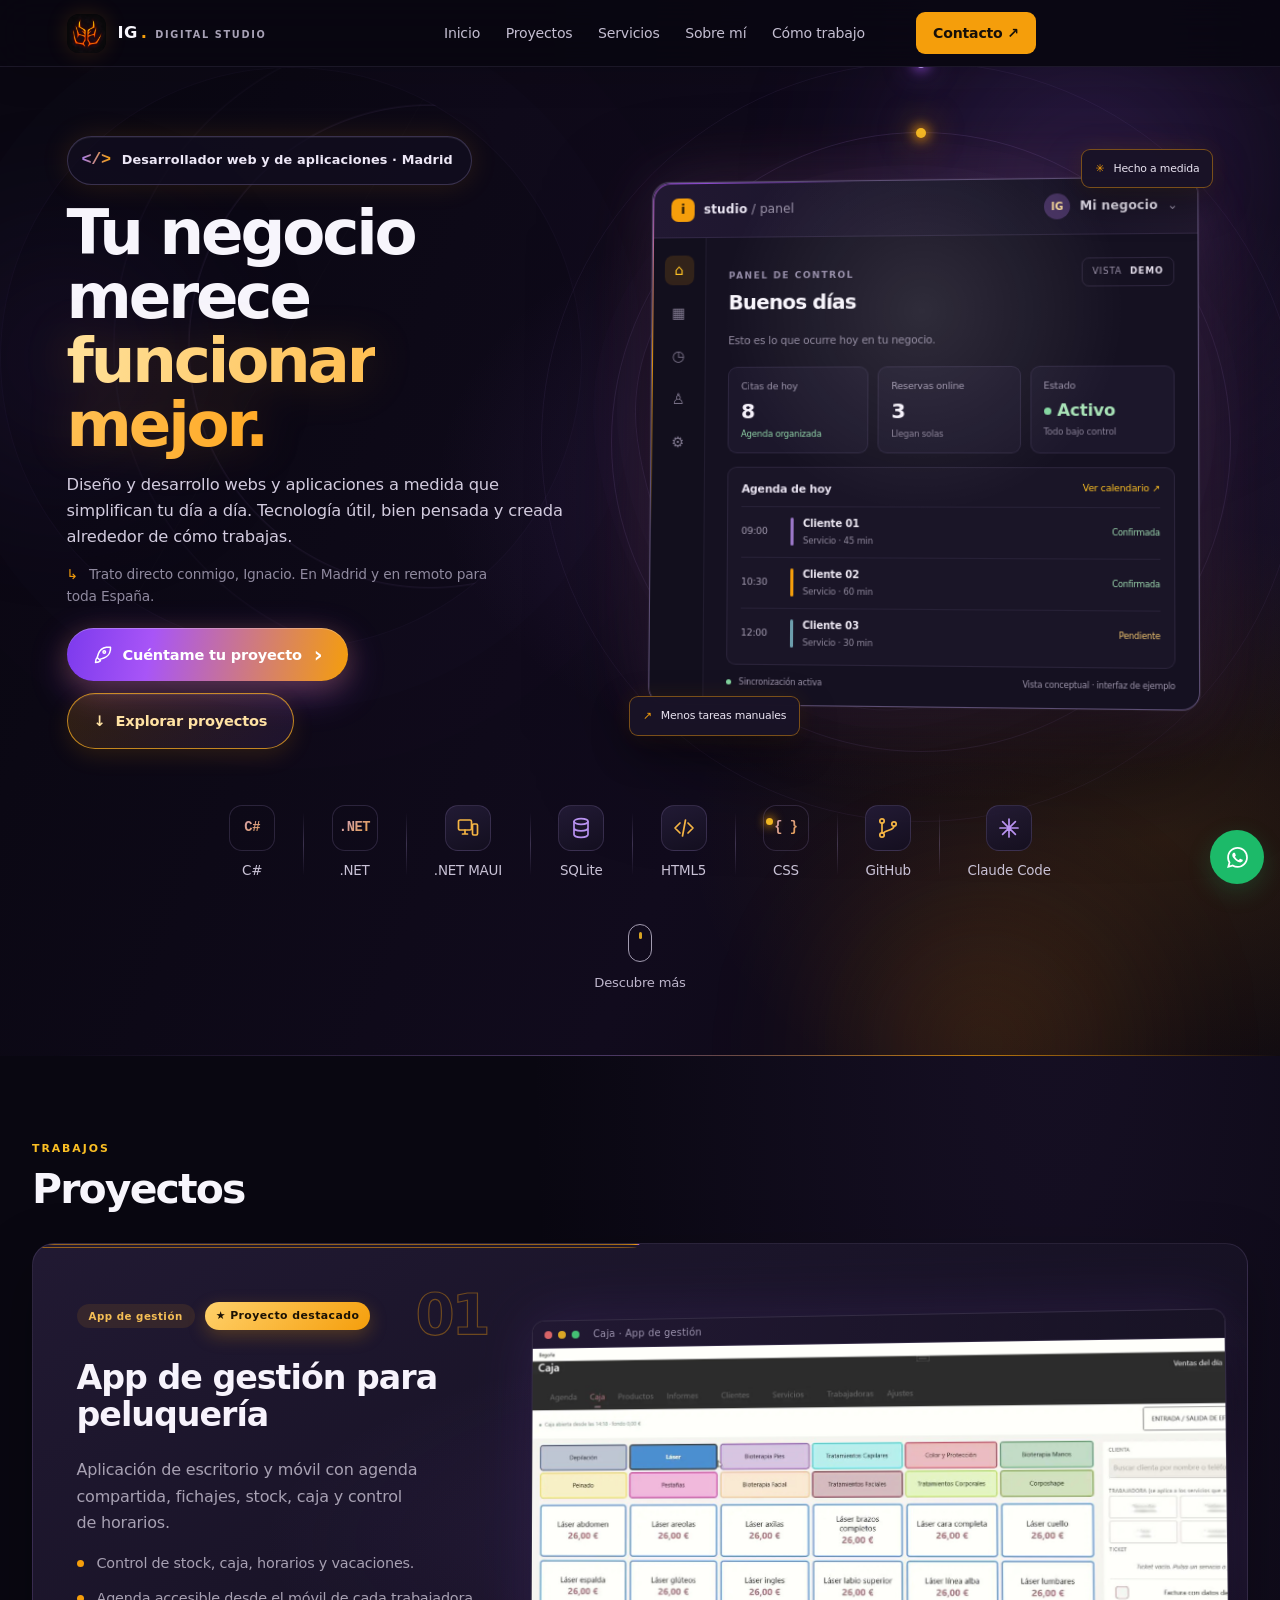
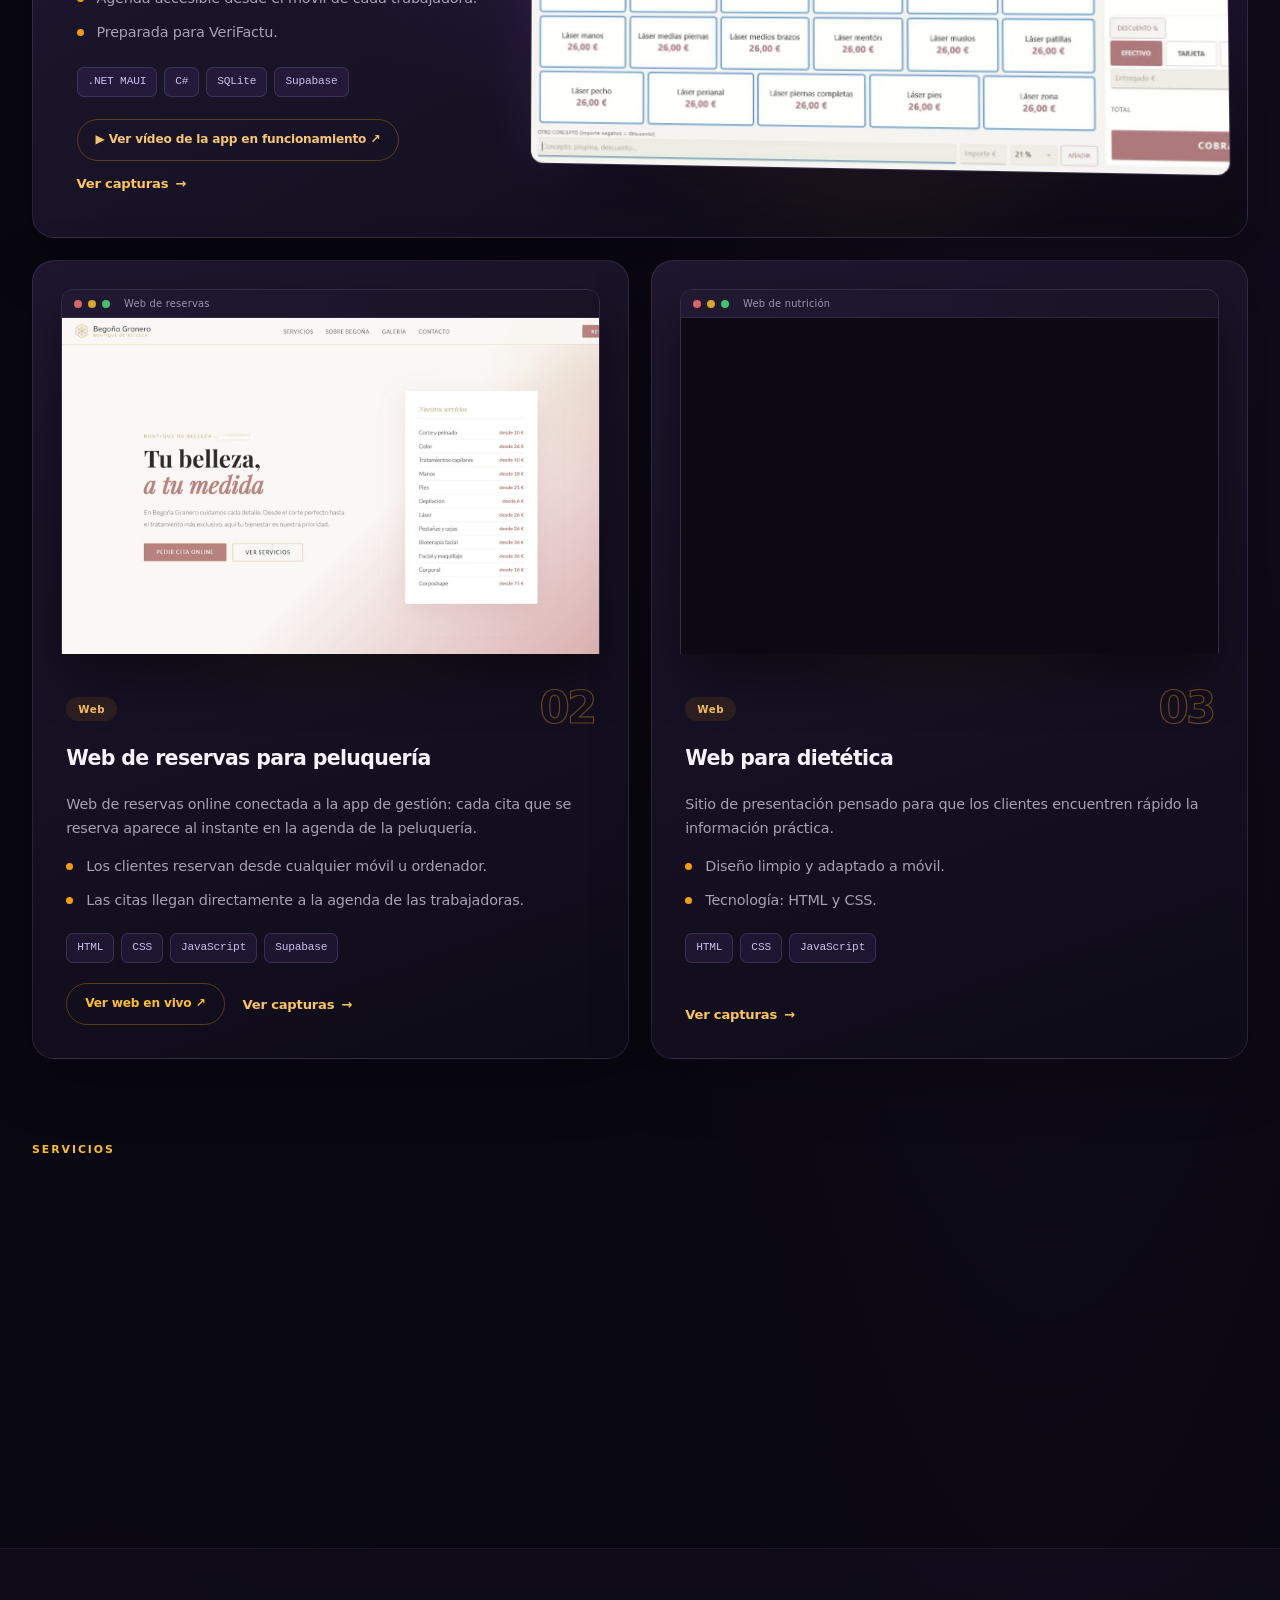
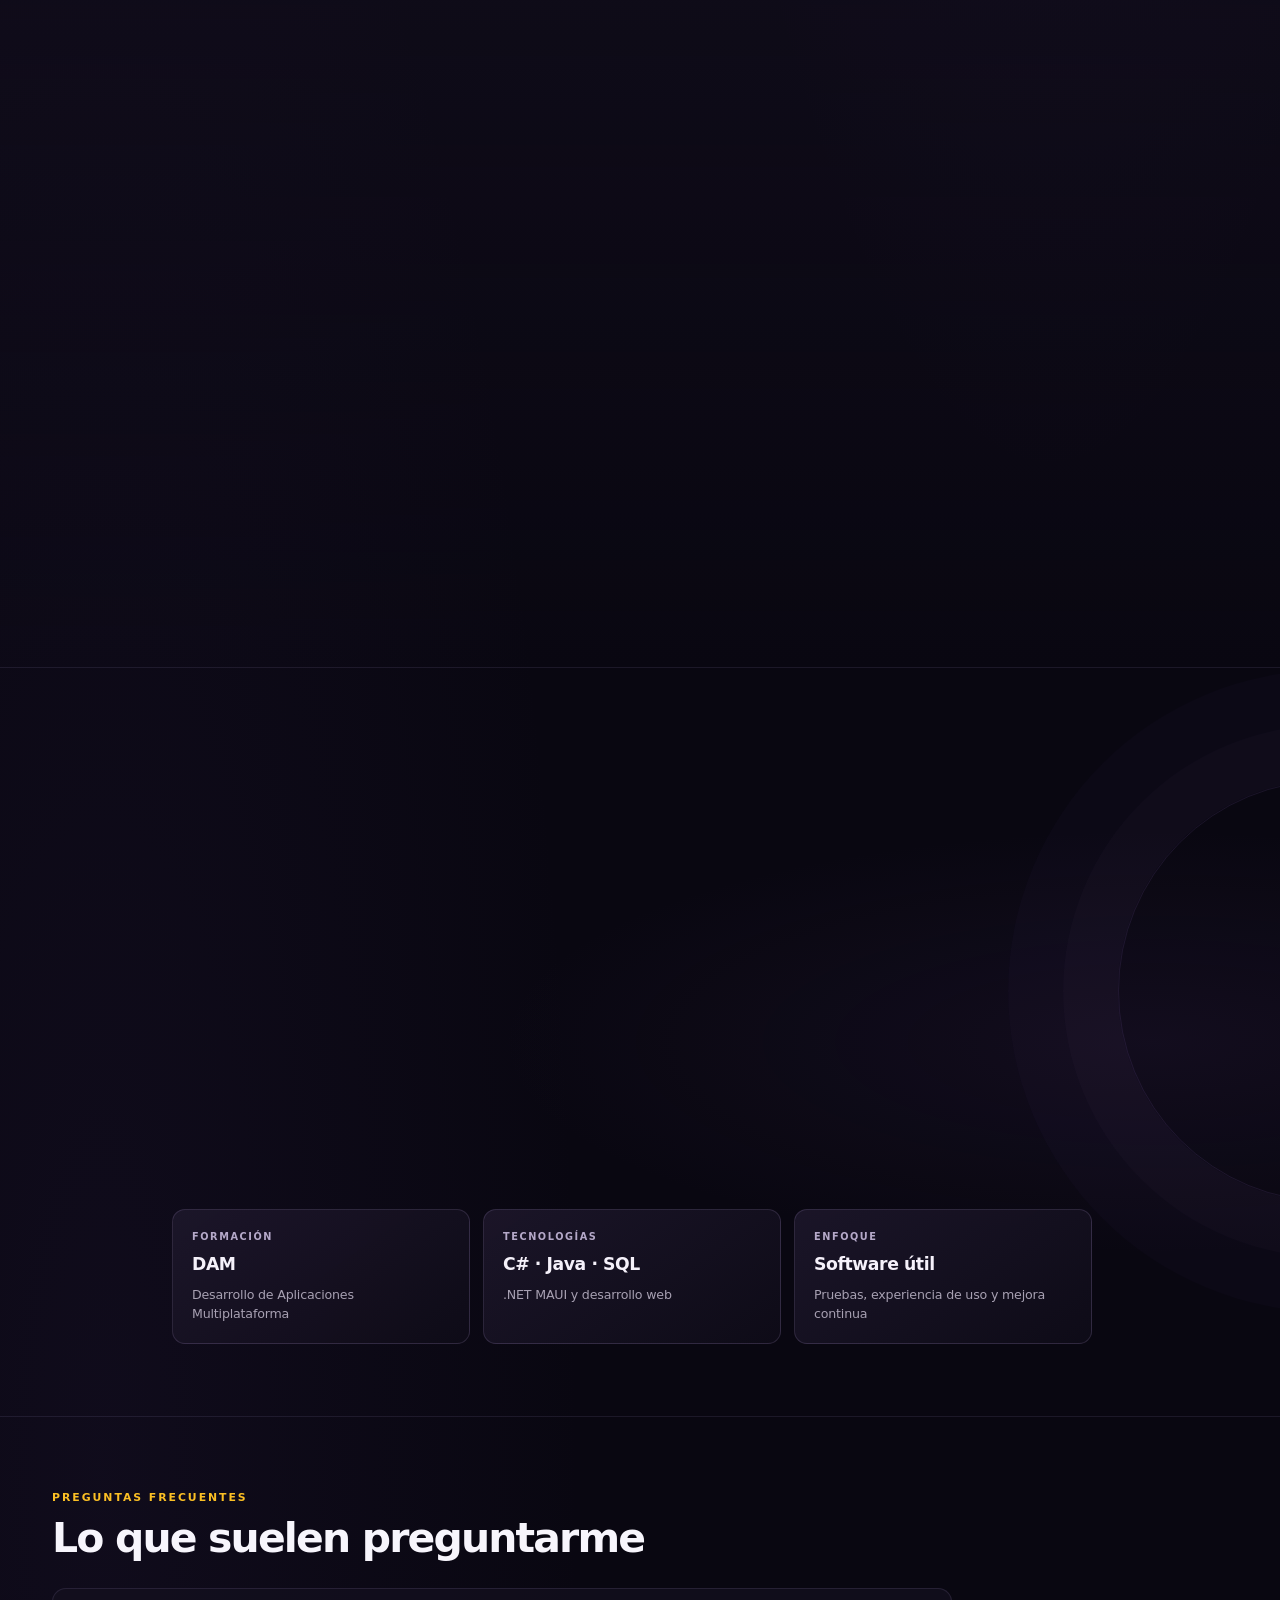
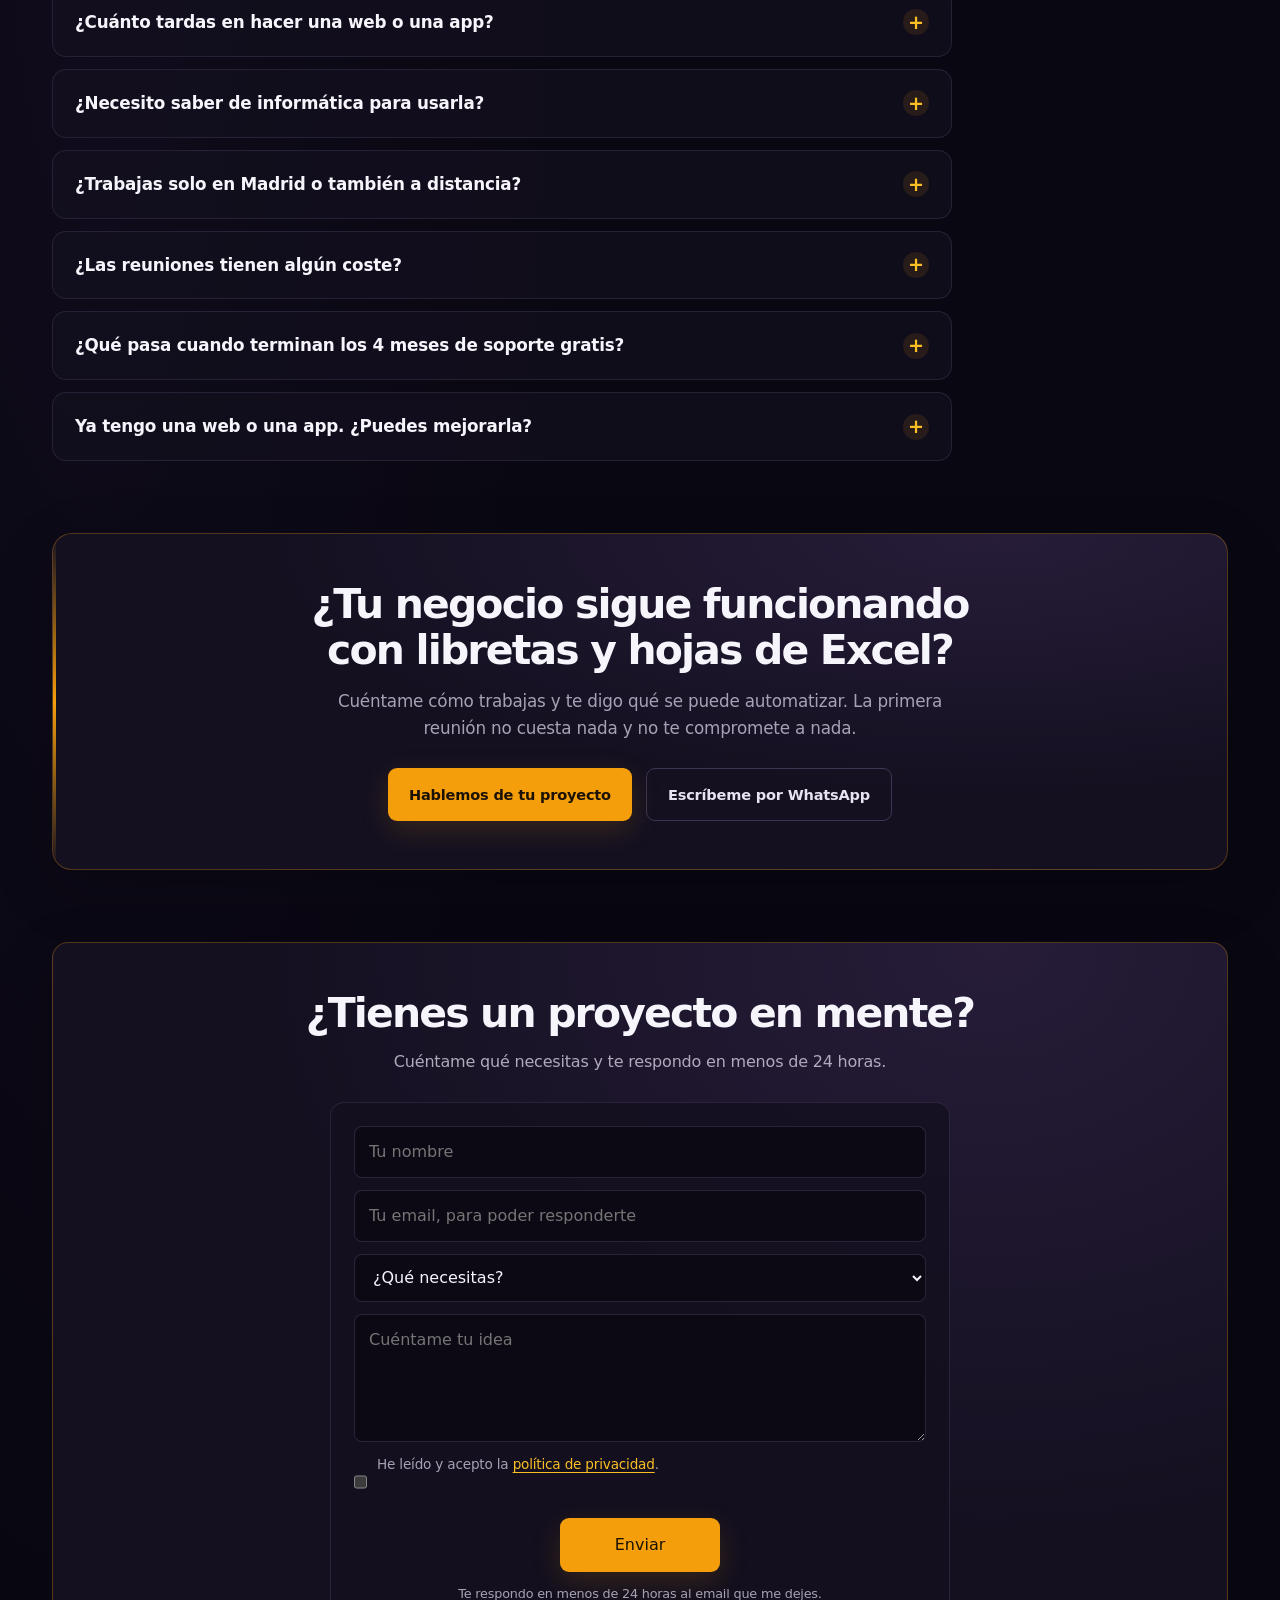
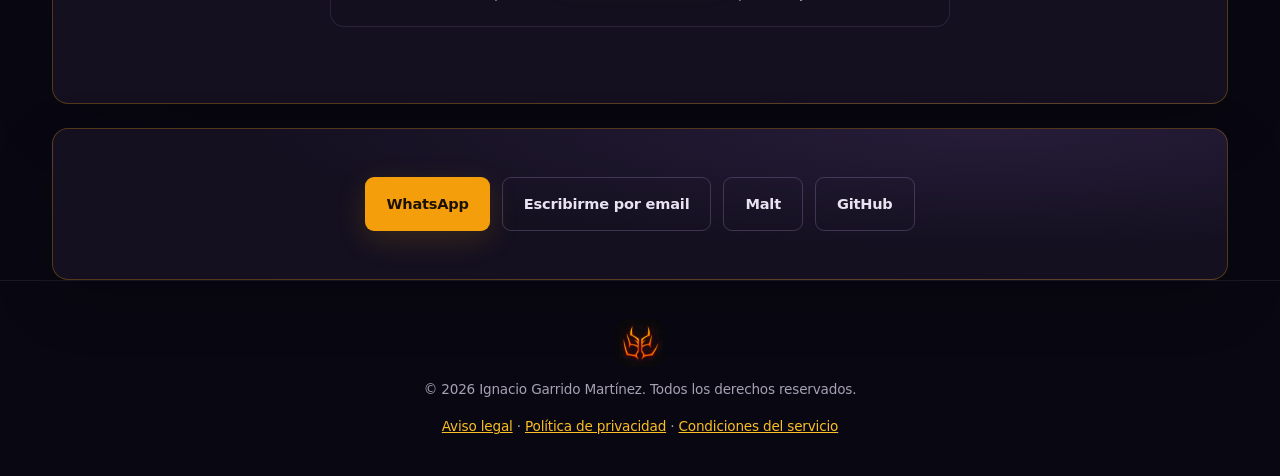
==== commit 4af585b3: "Proyectos destacados: la app a todo el ancho y las webs debajo - La app de gestión es el proyecto es" ====
--- a/index.html
+++ b/index.html
@@ -776,7 +776,7 @@
 }
 
 </style>
-<link rel="stylesheet" href="css/portfolio-refinements.css?v=20261126-6">
+<link rel="stylesheet" href="css/portfolio-refinements.css?v=20261126-7">
 </head>
 <body>
 <a class="skip" href="#contenido">Saltar al contenido</a>
@@ -852,18 +852,22 @@
   <div id="proyectos">
     <p class="label reveal">Trabajos</p>
     <h2 class="reveal">Proyectos</h2>
-    <div class="projects">
-      <article class="card project reveal">
-        <span class="tag">App de gestión</span>
-        <h3>App de gestión para peluquería</h3>
-        <p>Aplicación de escritorio y móvil con agenda compartida, fichajes, stock, caja y control de horarios.</p>
-        <ul>
-          <li>Control de stock, caja, horarios y vacaciones.</li>
-          <li>Agenda accesible desde el móvil de cada trabajadora.</li>
-          <li>Preparada para VeriFactu.</li>
-        </ul>
-        <img class="shot" src="img/capturas/app-caja.jpg" alt="Pantalla de caja de la app de gestión" loading="lazy" decoding="async">
-        <a class="live project-video" href="https://youtu.be/jC0Qt2AbGpU" target="_blank" rel="noopener">Ver vídeo de la app en funcionamiento ↗</a>
+    <div class="projects projects-bento">
+      <article class="card project project-star reveal">
+        <div class="p-info">
+          <div class="p-top"><span class="tag">App de gestión</span><span class="p-destacado" data-deco>★ Proyecto destacado</span><span class="p-num" data-deco aria-hidden="true">01</span></div>
+          <h3>App de gestión para peluquería</h3>
+          <p>Aplicación de escritorio y móvil con agenda compartida, fichajes, stock, caja y control de horarios.</p>
+          <ul>
+            <li>Control de stock, caja, horarios y vacaciones.</li>
+            <li>Agenda accesible desde el móvil de cada trabajadora.</li>
+            <li>Preparada para VeriFactu.</li>
+          </ul>
+          <div class="p-stack" data-deco><span>.NET MAUI</span><span>C#</span><span>SQLite</span><span>Supabase</span></div>
+          <div class="p-acciones"><a class="live project-video" href="https://youtu.be/jC0Qt2AbGpU" target="_blank" rel="noopener">▶ Ver vídeo de la app en funcionamiento ↗</a><span class="p-ver" data-deco>Ver capturas <span aria-hidden="true">→</span></span></div>
+        </div>
+        <div class="p-media"><div class="p-frame"><div class="p-bar" data-deco aria-hidden="true"><i></i><i></i><i></i><span>Caja · App de gestión</span></div>
+        <img class="shot" src="img/capturas/app-caja.jpg" alt="Pantalla de caja de la app de gestión" loading="lazy" decoding="async"></div></div>
         <template class="extra">
           <a href="img/capturas/app-nueva-cita.jpg" target="_blank" rel="noopener"><img class="shot" src="img/capturas/app-nueva-cita.jpg" alt="Formulario de nueva cita" loading="lazy" decoding="async"></a>
           <a href="img/capturas/app-caja-color.jpg" target="_blank" rel="noopener"><img class="shot" src="img/capturas/app-caja-color.jpg" alt="Caja con los servicios de color" loading="lazy" decoding="async"></a>
@@ -871,15 +875,19 @@
         </template>
       </article>
       <article class="card project reveal">
-        <span class="tag">Web</span>
-        <h3>Web de reservas para peluquería</h3>
-        <p>Web de reservas online conectada a la app de gestión: cada cita que se reserva aparece al instante en la agenda de la peluquería.</p>
-        <ul>
-          <li>Los clientes reservan desde cualquier móvil u ordenador.</li>
-          <li>Las citas llegan directamente a la agenda de las trabajadoras.</li>
-        </ul>
-        <a class="live" href="https://ignacio25-eng.github.io/Bego-a-granero-web/" target="_blank" rel="noopener">Ver web en vivo ↗</a>
-        <img class="shot" src="img/capturas/reservas-inicio.jpg" alt="Portada de la web de reservas de la peluquería" loading="lazy" decoding="async">
+        <div class="p-media"><div class="p-frame"><div class="p-bar" data-deco aria-hidden="true"><i></i><i></i><i></i><span>Web de reservas</span></div>
+        <img class="shot" src="img/capturas/reservas-inicio.jpg" alt="Portada de la web de reservas de la peluquería" loading="lazy" decoding="async"></div></div>
+        <div class="p-info">
+          <div class="p-top"><span class="tag">Web</span><span class="p-num" data-deco aria-hidden="true">02</span></div>
+          <h3>Web de reservas para peluquería</h3>
+          <p>Web de reservas online conectada a la app de gestión: cada cita que se reserva aparece al instante en la agenda de la peluquería.</p>
+          <ul>
+            <li>Los clientes reservan desde cualquier móvil u ordenador.</li>
+            <li>Las citas llegan directamente a la agenda de las trabajadoras.</li>
+          </ul>
+          <div class="p-stack" data-deco><span>HTML</span><span>CSS</span><span>JavaScript</span><span>Supabase</span></div>
+          <div class="p-acciones"><a class="live" href="https://ignacio25-eng.github.io/Bego-a-granero-web/" target="_blank" rel="noopener">Ver web en vivo ↗</a><span class="p-ver" data-deco>Ver capturas <span aria-hidden="true">→</span></span></div>
+        </div>
         <template class="extra">
           <a href="img/capturas/reservas-servicios.jpg" target="_blank" rel="noopener"><img class="shot" src="img/capturas/reservas-servicios.jpg" alt="Servicios y precios por sección" loading="lazy" decoding="async"></a>
           <a href="img/capturas/reservas-galeria.jpg" target="_blank" rel="noopener"><img class="shot" src="img/capturas/reservas-galeria.jpg" alt="Galería y opiniones de Google" loading="lazy" decoding="async"></a>
@@ -887,14 +895,19 @@
         </template>
       </article>
       <article class="card project reveal">
-        <span class="tag">Web</span>
-        <h3>Web para dietética</h3>
-        <p>Sitio de presentación pensado para que los clientes encuentren rápido la información práctica.</p>
-        <ul>
-          <li>Diseño limpio y adaptado a móvil.</li>
-          <li>Tecnología: HTML y CSS.</li>
-        </ul>
-        <img class="shot" src="img/capturas/dietetica-inicio.jpg" alt="Portada de la web de nutrición y dietética" loading="lazy" decoding="async">
+        <div class="p-media"><div class="p-frame"><div class="p-bar" data-deco aria-hidden="true"><i></i><i></i><i></i><span>Web de nutrición</span></div>
+        <img class="shot" src="img/capturas/dietetica-inicio.jpg" alt="Portada de la web de nutrición y dietética" loading="lazy" decoding="async"></div></div>
+        <div class="p-info">
+          <div class="p-top"><span class="tag">Web</span><span class="p-num" data-deco aria-hidden="true">03</span></div>
+          <h3>Web para dietética</h3>
+          <p>Sitio de presentación pensado para que los clientes encuentren rápido la información práctica.</p>
+          <ul>
+            <li>Diseño limpio y adaptado a móvil.</li>
+            <li>Tecnología: HTML y CSS.</li>
+          </ul>
+          <div class="p-stack" data-deco><span>HTML</span><span>CSS</span><span>JavaScript</span></div>
+          <div class="p-acciones"><span class="p-ver" data-deco>Ver capturas <span aria-hidden="true">→</span></span></div>
+        </div>
         <template class="extra">
           <a href="img/capturas/dietetica-servicios.jpg" target="_blank" rel="noopener"><img class="shot" src="img/capturas/dietetica-servicios.jpg" alt="Sección de servicios" loading="lazy" decoding="async"></a>
           <a href="img/capturas/dietetica-proceso.jpg" target="_blank" rel="noopener"><img class="shot" src="img/capturas/dietetica-proceso.jpg" alt="Cómo es el proceso de trabajo" loading="lazy" decoding="async"></a>
@@ -1236,7 +1249,10 @@
     makeClickable(card, { containsLinks: true, dialogId: 'proyecto-modal' });
     card.addEventListener('click', (e) => {
       if (e.target.closest('a')) return; // el enlace "Ver web en vivo" abre la web, no la ventana
-      pm.querySelector('.pcontent').innerHTML = card.innerHTML;
+      // En la ventana solo va el contenido: sin los adornos de la tarjeta (número, barra del marco, «Ver capturas»…)
+      const copia = card.cloneNode(true);
+      copia.querySelectorAll('[data-deco], template').forEach((el) => el.remove());
+      pm.querySelector('.pcontent').innerHTML = copia.innerHTML;
       const extra = card.querySelector('template.extra');
       pm.querySelector('.gallery').innerHTML = extra ? extra.innerHTML : '';
       pm.setAttribute('aria-label', card.querySelector('h3').textContent);
@@ -1327,6 +1343,17 @@
 
 </script>
 <script>
+  // ── PROYECTOS: brillo que sigue al ratón dentro de cada tarjeta ──
+  if (matchMedia('(hover: hover) and (pointer: fine)').matches) {
+    document.querySelectorAll('.projects-bento .project').forEach((card) => {
+      card.addEventListener('pointermove', (e) => {
+        const r = card.getBoundingClientRect();
+        card.style.setProperty('--px', ((e.clientX - r.left) / r.width * 100).toFixed(1) + '%');
+        card.style.setProperty('--py', ((e.clientY - r.top) / r.height * 100).toFixed(1) + '%');
+      });
+    });
+  }
+
   // ── HERO VIVO: el panel gira con el ratón y recibe reservas «en directo» ──
   // Todo es una demostración visual (nombres y horas inventados). Con «reducir movimiento»
   // activado en el sistema no se mueve nada.
@@ -1378,6 +1405,17 @@
     const barras = ['bar-a', 'bar-b', 'bar-c', 'bar-d'];
     let n = 0, numCitas = 8, numWeb = 3, activo = true, timer = 0;
 
+    // La agenda tiene siempre la altura de 3 citas: la nueva entra por abajo mientras la primera se va
+    // por arriba dentro de ese hueco. Si cambiara de altura, todo el inicio (que va centrado) daría un salto.
+    const fijarAltura = () => {
+      if (lista.querySelector('.sale') || lista.children.length !== 3) return;   // a mitad de un cambio: luego
+      lista.style.height = '';
+      lista.style.height = lista.offsetHeight + 'px';
+    };
+    fijarAltura();
+    let esperaResize = 0;
+    addEventListener('resize', () => { clearTimeout(esperaResize); esperaResize = setTimeout(fijarAltura, 200); });
+
     const subir = (el, valor) => {
       el.textContent = valor;
       el.classList.remove('sube'); void el.offsetWidth; el.classList.add('sube');
@@ -1396,7 +1434,7 @@
         const primera = lista.querySelector('.agenda-row:not(.sale)');
         if (primera && lista.querySelectorAll('.agenda-row:not(.sale)').length > 3) {
           primera.classList.add('sale');
-          setTimeout(() => primera.remove(), 600);
+          setTimeout(() => { primera.remove(); fijarAltura(); }, 600);
         }
         numCitas = numCitas >= 14 ? 8 : numCitas + 1;
         numWeb = numWeb >= 9 ? 3 : numWeb + 1;
--- a/css/portfolio-refinements.css
+++ b/css/portfolio-refinements.css
@@ -972,8 +972,8 @@
 .hero-vivo .agenda-list > .agenda-row.nueva { animation: hvRowNueva 2.4s cubic-bezier(.2,.75,.2,1) both; }
 @keyframes hvRow { from { opacity: 0; transform: translateX(-16px); } to { opacity: 1; transform: none; } }
 @keyframes hvRowNueva {
-  0%   { opacity: 0; transform: translateY(14px) scale(.97); background: rgba(245,158,11,.22); }
-  25%  { opacity: 1; transform: none; background: rgba(245,158,11,.16); }
+  0%   { transform: translateY(14px) scale(.97); background: rgba(245,158,11,.22); }
+  25%  { transform: none; background: rgba(245,158,11,.16); }
   100% { background: transparent; }
 }
 .hero-vivo .agenda-row.sale { max-height: 0; min-height: 0; opacity: 0; border-top-color: transparent; }
@@ -989,7 +989,7 @@
 .app-foot i { animation: hvPulso 2s ease-out infinite; }
 
 /* Aviso de «Nueva reserva online» que entra en el panel */
-.app-toast { position: absolute; z-index: 8; top: 34%; right: -28px; display: flex; align-items: center; gap: 10px;
+.app-toast { position: absolute; z-index: 8; top: 34%; right: 16px; display: flex; align-items: center; gap: 10px;
   padding: 10px 14px; border-radius: 11px; background: rgba(34,26,52,.97); border: 1px solid rgba(245,158,11,.5);
   box-shadow: 0 14px 34px rgba(0,0,0,.45), 0 0 26px rgba(245,158,11,.18); font-size: .64rem; color: #EDE7F6;
   opacity: 0; transform: translateY(-12px) scale(.96); pointer-events: none; transition: opacity .35s, transform .45s cubic-bezier(.2,.8,.2,1); }
@@ -1056,3 +1056,113 @@
   .hero-vivo .hero-visual .app-window { transform: none; }
   .hero-vivo .app-window::before { display: none; }
 }
+
+
+/* ═══════════════════════════════════════════════════════════════════════
+   PROYECTOS DESTACADOS — la app a todo el ancho como proyecto estrella y
+   las dos webs debajo. Capturas en marco de ventana, número grande,
+   tecnologías, brillo que sigue al ratón y borde de luz.
+   ═══════════════════════════════════════════════════════════════════════ */
+#proyectos .projects-bento { display: grid; grid-template-columns: repeat(2, minmax(0, 1fr)); gap: 22px; }
+
+#proyectos .projects-bento .project {
+  position: relative; isolation: isolate; overflow: hidden; display: flex; flex-direction: column;
+  padding: 0 !important; gap: 0 !important; border-radius: 22px;
+  background: linear-gradient(160deg, rgba(31,24,48,.96), rgba(14,11,24,.98));
+  border: 1px solid rgba(167,146,205,.16);
+  box-shadow: 0 20px 60px rgba(0,0,0,.28);
+  transition: transform .45s cubic-bezier(.2,.8,.2,1), border-color .35s, box-shadow .45s;
+}
+#proyectos .projects-bento .project:hover {
+  transform: translateY(-6px);
+  border-color: rgba(245,158,11,.38);
+  box-shadow: 0 30px 80px rgba(0,0,0,.4), 0 0 50px rgba(124,77,190,.18);
+}
+/* Brillo que sigue al ratón */
+#proyectos .projects-bento .project::after {
+  content: ""; position: absolute; inset: 0; z-index: -1; pointer-events: none; opacity: 0; transition: opacity .35s;
+  background: radial-gradient(420px circle at var(--px, 50%) var(--py, 30%), rgba(245,158,11,.11), transparent 60%);
+}
+#proyectos .projects-bento .project:hover::after { opacity: 1; }
+/* Borde de luz: siempre girando en el destacado, al pasar el ratón en los demás */
+#proyectos .projects-bento .project::before {
+  content: ""; position: absolute; inset: 0; z-index: 3; border-radius: inherit; padding: 1px; pointer-events: none;
+  background: conic-gradient(from var(--ang, 0deg), transparent 0 68%, rgba(245,158,11,.95) 80%, rgba(168,85,247,.95) 89%, transparent 97%);
+  -webkit-mask: linear-gradient(#000 0 0) content-box, linear-gradient(#000 0 0); -webkit-mask-composite: xor; mask-composite: exclude;
+  opacity: 0; transition: opacity .4s; animation: hvBorde 7s linear infinite;
+}
+#proyectos .projects-bento .project:hover::before, #proyectos .projects-bento .project-star::before { opacity: 1; }
+
+/* Texto */
+.projects-bento .p-info { position: relative; display: flex; flex-direction: column; gap: 14px; padding: clamp(22px, 2.6vw, 36px); flex: 1; }
+.projects-bento .p-top { display: flex; align-items: center; gap: 10px; flex-wrap: nowrap; min-width: 0; }
+.projects-bento .p-top > * { flex: none; }
+#proyectos .projects-bento .tag { margin: 0; align-self: center; }
+.p-destacado { font-size: .68rem; font-weight: 700; letter-spacing: .04em; color: #1B1204; padding: 5px 11px; border-radius: 999px;
+  background: linear-gradient(135deg, #FFD16B, #F59E0B); box-shadow: 0 6px 18px rgba(245,158,11,.25); }
+.p-num { margin-left: auto; font-size: clamp(2.4rem, 3.4vw, 3.2rem); font-weight: 850;
+  line-height: 1; letter-spacing: -.06em; color: transparent; -webkit-text-stroke: 1.2px rgba(245,158,11,.38); pointer-events: none;
+  transition: -webkit-text-stroke-color .35s, transform .45s cubic-bezier(.2,.8,.2,1); }
+.project:hover .p-num { -webkit-text-stroke-color: rgba(251,191,36,.8); transform: translateY(-3px); }
+#proyectos .projects-bento .project h3 { padding: 0; font-size: clamp(1.18rem, 1.6vw, 1.45rem); letter-spacing: -.03em; color: #F7F3FC; }
+#proyectos .projects-bento .project p, #proyectos .projects-bento .project ul { padding: 0; margin: 0; font-size: .9rem; line-height: 1.65; }
+#proyectos .projects-bento .project ul { display: grid; gap: 6px; }
+.p-stack { display: flex; flex-wrap: wrap; gap: 7px; margin-top: 2px; }
+.p-stack span { font-family: ui-monospace, "Cascadia Code", Consolas, monospace; font-size: .7rem; color: #CDBCEB; padding: 5px 10px;
+  border-radius: 7px; background: rgba(124,77,190,.12); border: 1px solid rgba(167,146,205,.2); }
+.p-acciones { display: flex; align-items: center; flex-wrap: wrap; gap: 12px 18px; margin-top: auto; padding-top: 6px; }
+#proyectos .projects-bento .project .live { margin: 0; border-radius: 999px; padding: 10px 18px; }
+.p-ver { display: inline-flex; align-items: center; gap: 7px; color: #FBC45E; font-size: .82rem; font-weight: 650; cursor: pointer; }
+.p-ver span { transition: transform .3s cubic-bezier(.2,.8,.2,1); }
+.project:hover .p-ver span { transform: translateX(5px); }
+
+/* Captura en marco de ventana */
+.projects-bento .p-media { position: relative; padding: clamp(18px, 2.2vw, 28px) clamp(18px, 2.2vw, 28px) 0; }
+.projects-bento .p-media::before { content: ""; position: absolute; z-index: -1; inset: 10% 8% -10%; border-radius: 50%; pointer-events: none;
+  background: radial-gradient(ellipse, rgba(124,77,190,.38), rgba(245,158,11,.10) 50%, transparent 72%); filter: blur(26px); opacity: .75; transition: opacity .4s; }
+.project:hover .p-media::before { opacity: 1; }
+.p-frame { border-radius: 13px; overflow: hidden; background: #0D0A16; border: 1px solid rgba(190,165,230,.22);
+  box-shadow: 0 22px 50px rgba(0,0,0,.45); transition: transform .6s cubic-bezier(.2,.8,.2,1), box-shadow .5s; }
+.p-bar { height: 28px; display: flex; align-items: center; gap: 6px; padding: 0 12px; background: linear-gradient(90deg, #211832, #181325);
+  border-bottom: 1px solid rgba(167,146,205,.14); }
+.p-bar i { width: 8px; height: 8px; border-radius: 50%; background: #F87171; opacity: .85; }
+.p-bar i:nth-child(2) { background: #FBBF24; }
+.p-bar i:nth-child(3) { background: #4ADE80; }
+.p-bar span { margin-left: 8px; font-size: .62rem; color: #9C93AE; letter-spacing: .02em; white-space: nowrap; overflow: hidden; text-overflow: ellipsis; }
+#proyectos .projects-bento .p-frame .shot { display: block; width: 100%; margin: 0; border: 0; border-radius: 0; aspect-ratio: 16 / 10;
+  object-fit: cover; object-position: top left; transition: transform 1.1s cubic-bezier(.2,.8,.2,1); }
+.project:hover .p-frame .shot { transform: scale(1.045); }
+.projects-bento .project:not(.project-star) .p-frame { border-bottom-left-radius: 0; border-bottom-right-radius: 0; border-bottom: 0; }
+
+/* El destacado: a todo el ancho, texto a la izquierda y captura grande inclinada a la derecha */
+#proyectos .projects-bento .project-star { grid-column: 1 / -1; display: grid; grid-template-columns: minmax(0, .82fr) minmax(0, 1.18fr); align-items: center;
+  background: radial-gradient(ellipse at 85% 50%, rgba(124,77,190,.22), transparent 55%), linear-gradient(150deg, rgba(34,26,52,.97), rgba(14,11,24,.99)); }
+.project-star .p-info { padding: clamp(28px, 3.4vw, 52px); gap: 16px; }
+#proyectos .projects-bento .project-star h3 { font-size: clamp(1.6rem, 2.6vw, 2.35rem); line-height: 1.1; }
+#proyectos .projects-bento .project-star p { font-size: 1rem; }
+.project-star .p-num { font-size: clamp(3rem, 4.4vw, 4.2rem); }
+.project-star .p-media { padding: clamp(28px, 3vw, 46px) clamp(28px, 3vw, 46px) clamp(28px, 3vw, 46px) 0; }
+.project-star .p-frame { transform: perspective(1500px) rotateY(-7deg) rotateX(2deg) scale(.98); transform-origin: left center;
+  box-shadow: 30px 34px 70px rgba(0,0,0,.5), 0 0 60px rgba(124,77,190,.22); }
+.project-star:hover .p-frame { transform: perspective(1500px) rotateY(0deg) rotateX(0deg) scale(1); box-shadow: 0 34px 80px rgba(0,0,0,.5), 0 0 70px rgba(245,158,11,.16); }
+
+/* Tablet y móvil */
+@media (max-width: 980px) {
+  #proyectos .projects-bento .project-star { grid-template-columns: minmax(0, 1fr); }
+  .project-star .p-media { order: -1; padding: clamp(20px, 4vw, 34px) clamp(20px, 4vw, 34px) 0; }
+  .project-star .p-frame { transform: none; }
+  .projects-bento .project-star .p-frame { border-bottom-left-radius: 0; border-bottom-right-radius: 0; border-bottom: 0; }
+}
+@media (max-width: 760px) {
+  #proyectos .projects-bento { grid-template-columns: minmax(0, 1fr); gap: 18px; }
+  .p-num { font-size: 2.3rem; }
+  .project-star .p-num { font-size: 2.6rem; }
+  #proyectos .projects-bento .project:hover { transform: none; }
+}
+@media (max-width: 380px) {
+  .projects-bento .p-top { flex-wrap: wrap; }
+}
+@media (prefers-reduced-motion: reduce) {
+  #proyectos .projects-bento .project::before { animation: none; }
+  #proyectos .projects-bento .project, .p-frame, .p-frame .shot { transition: none !important; }
+}
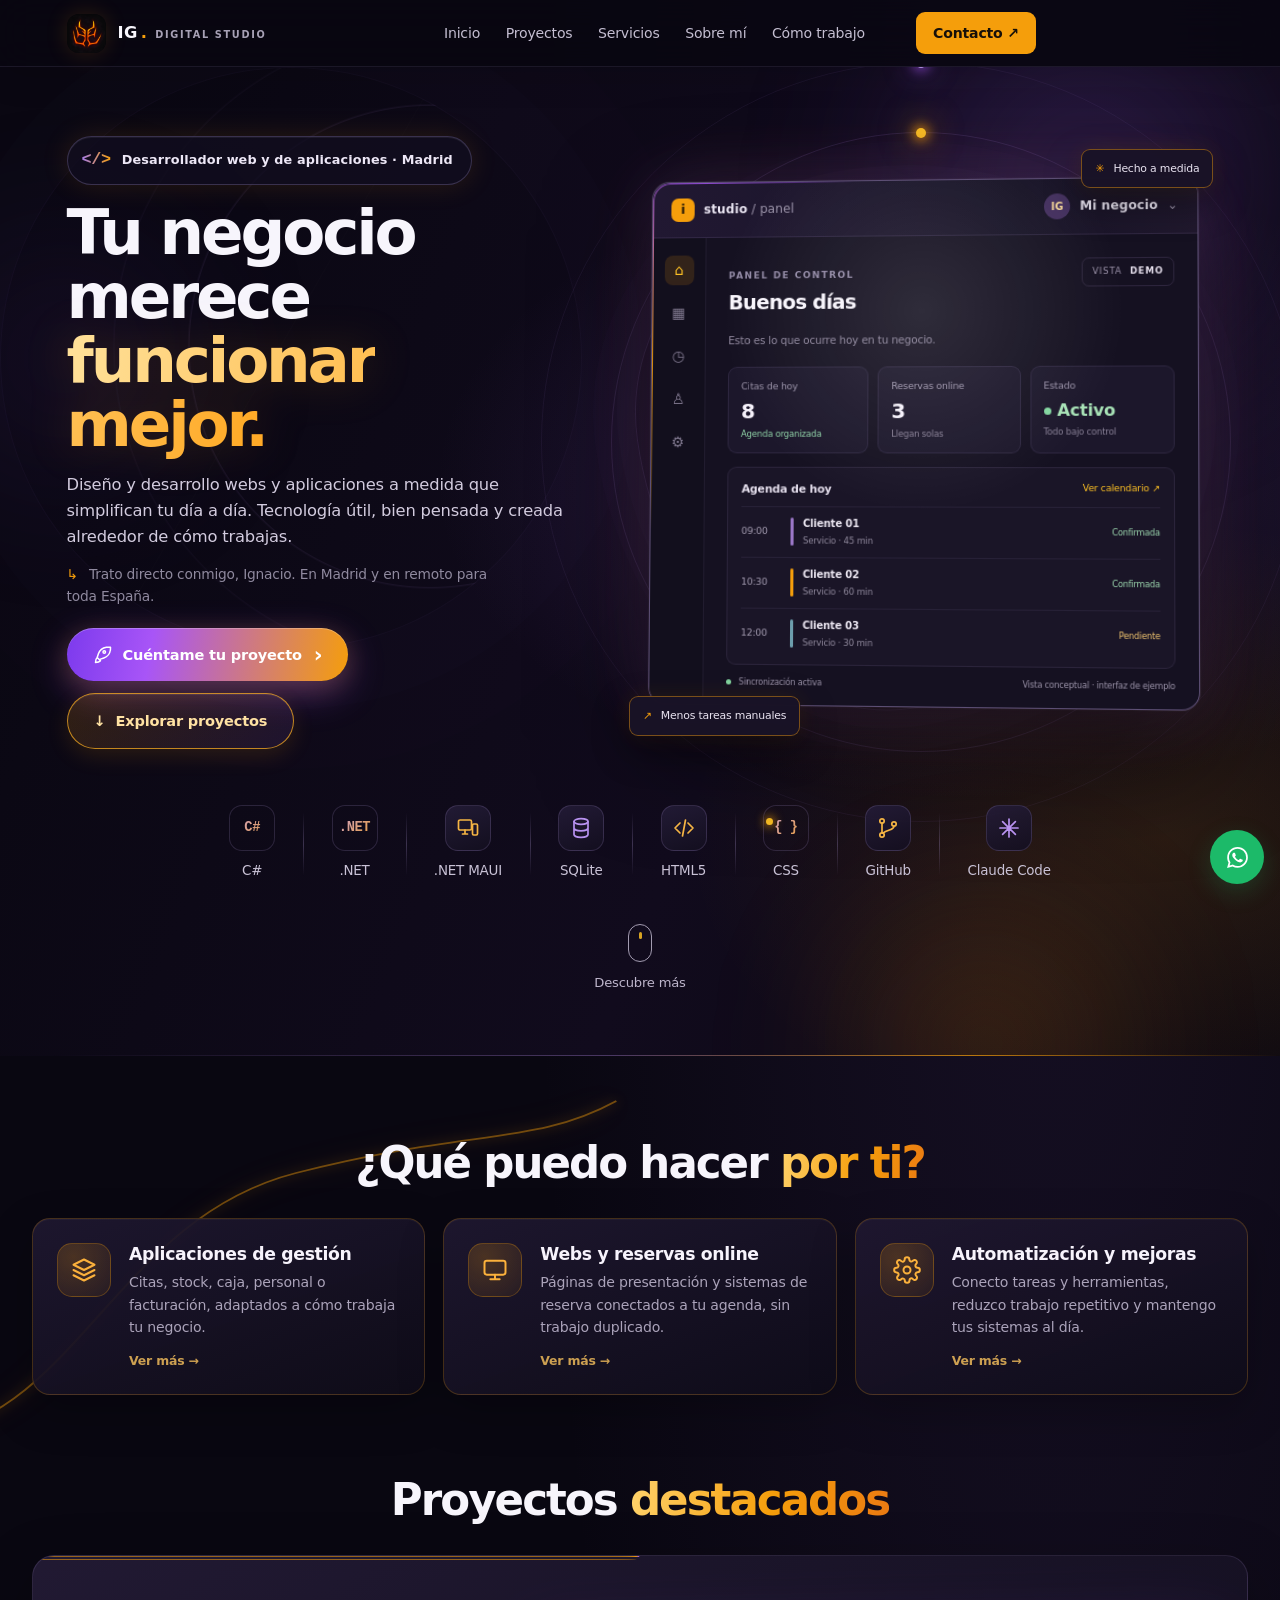
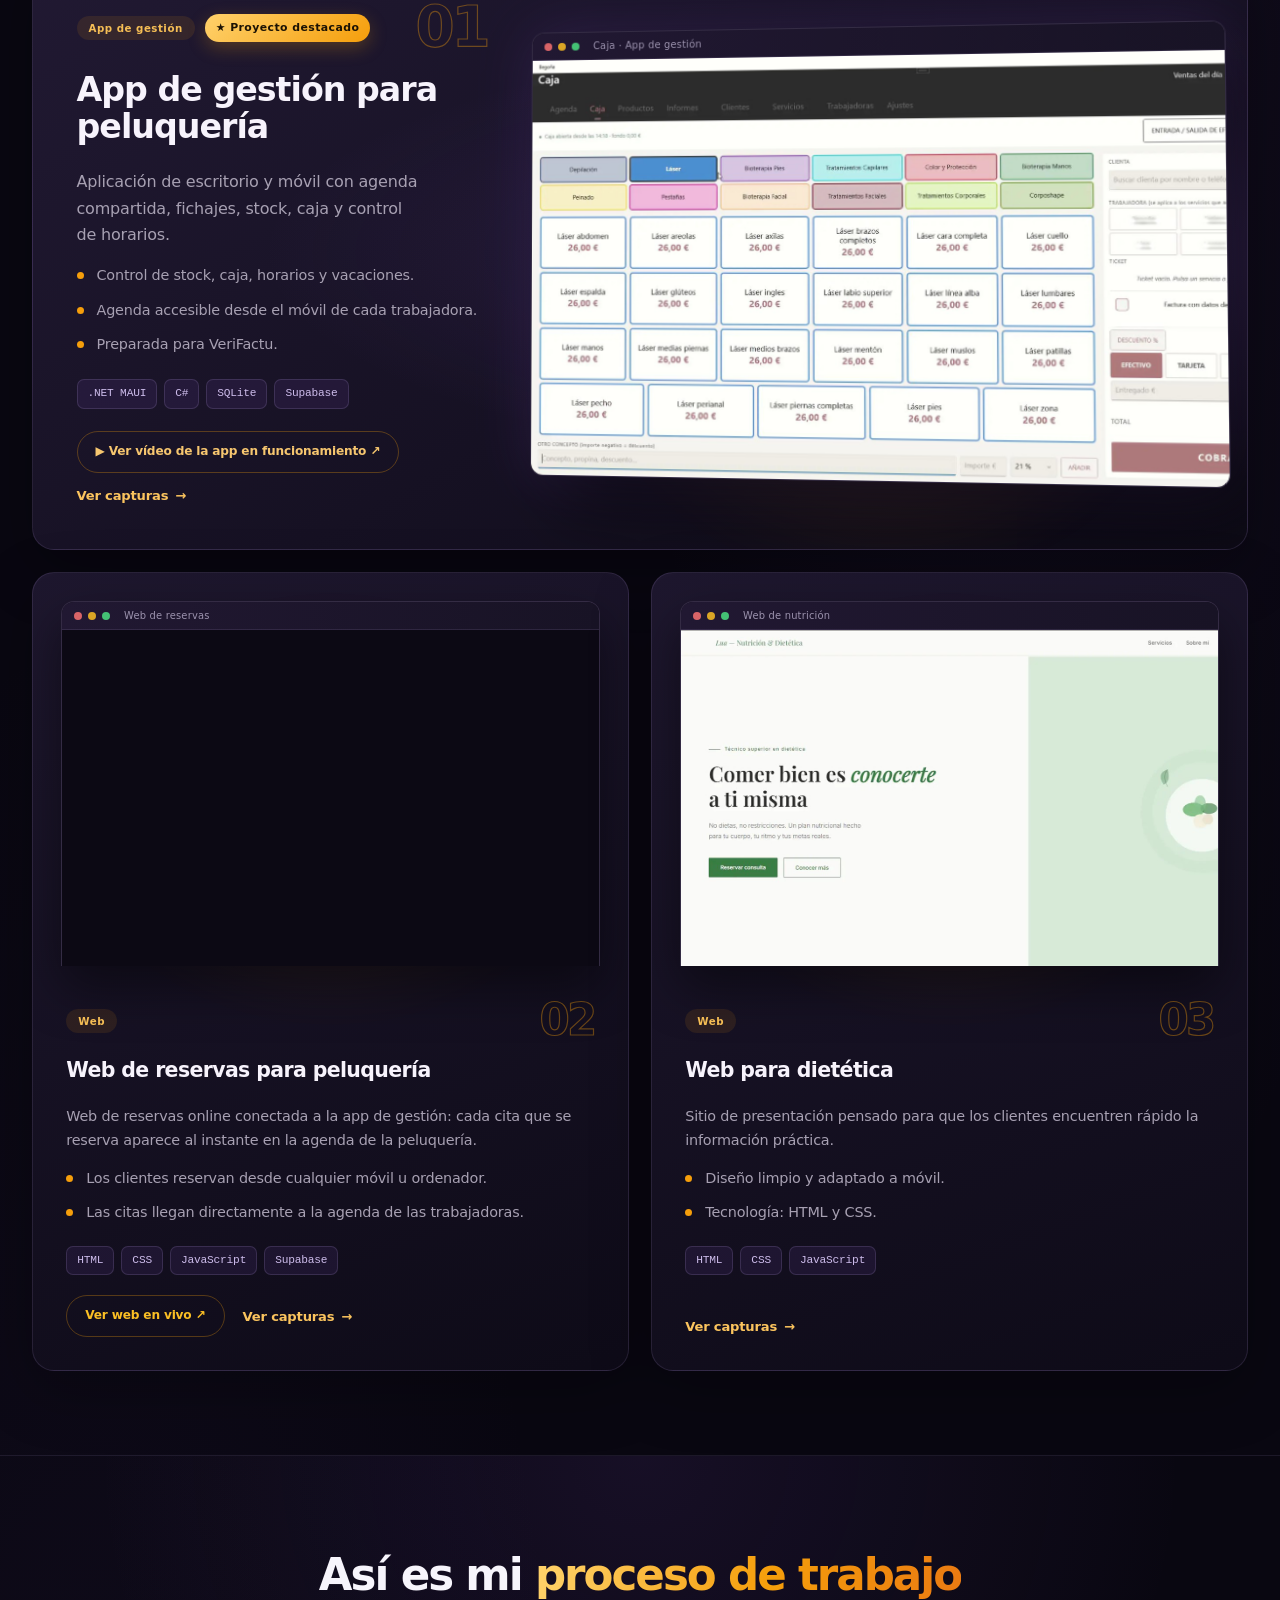
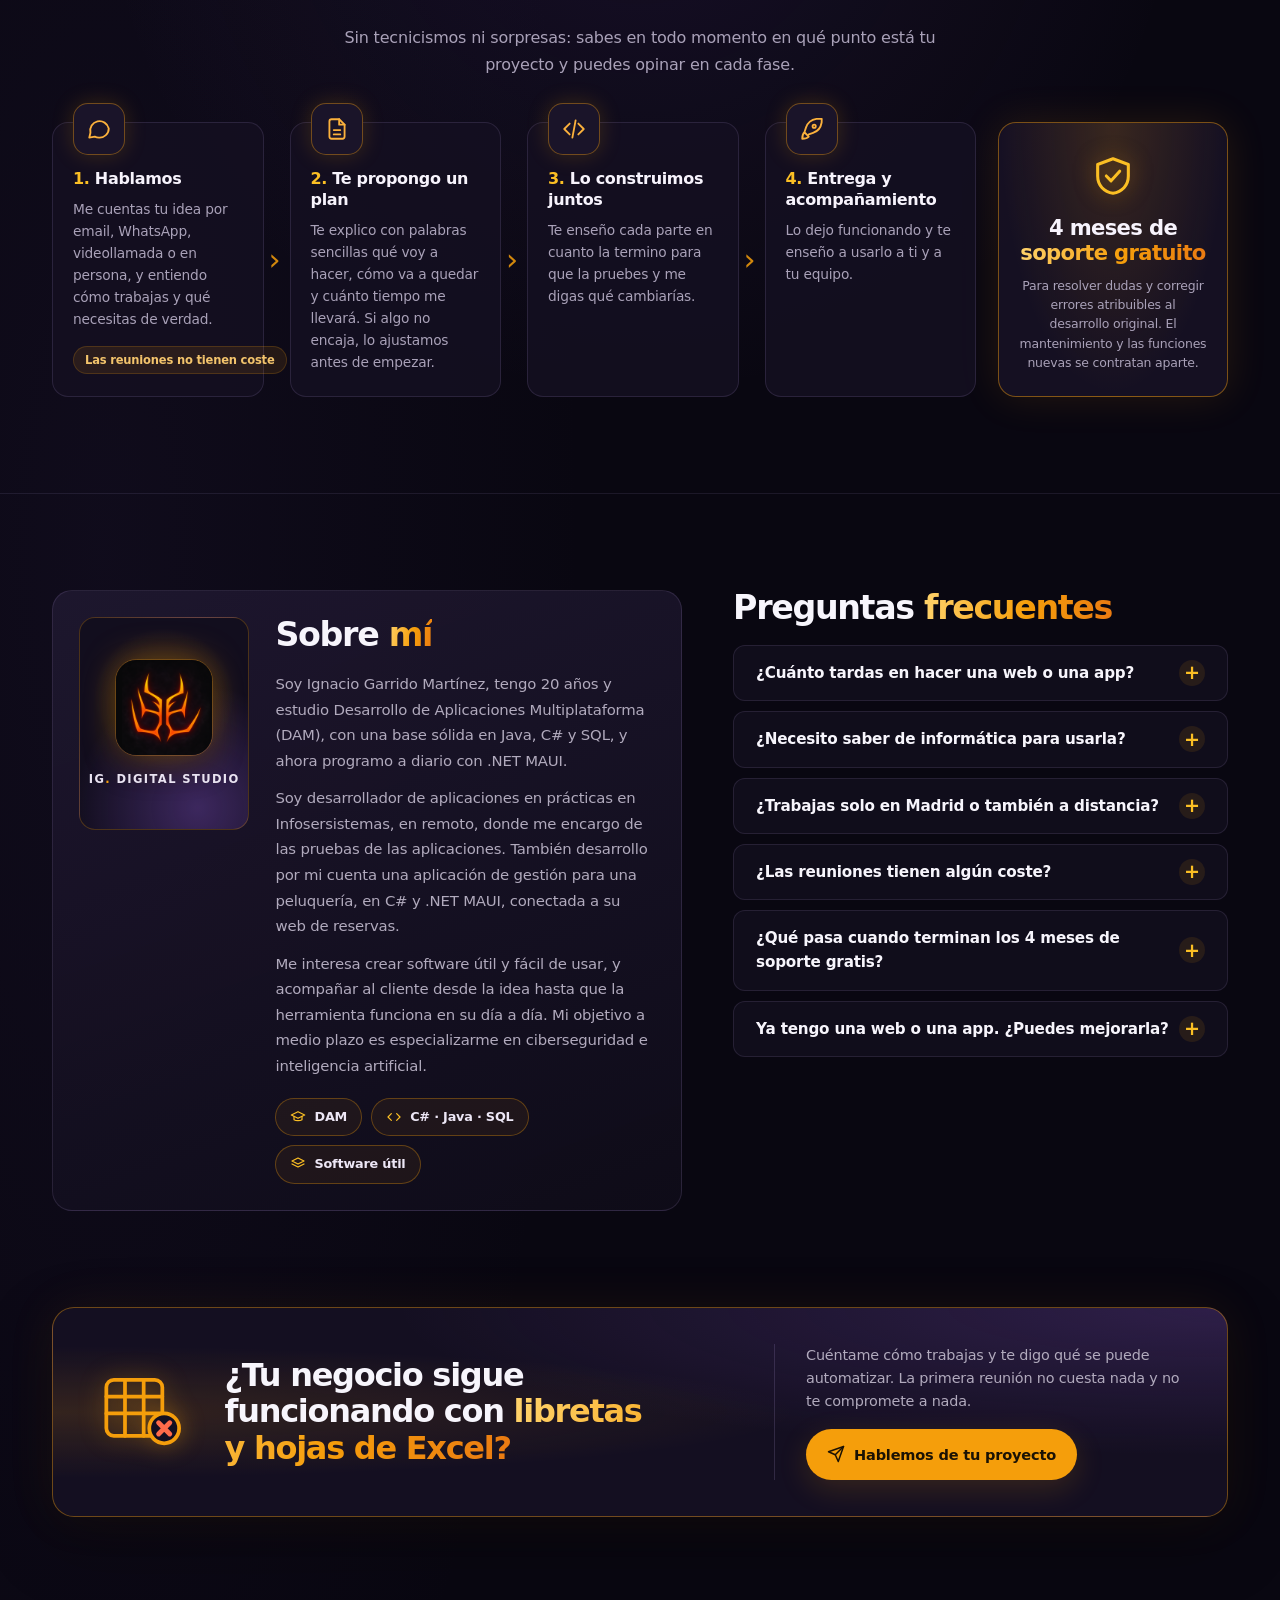
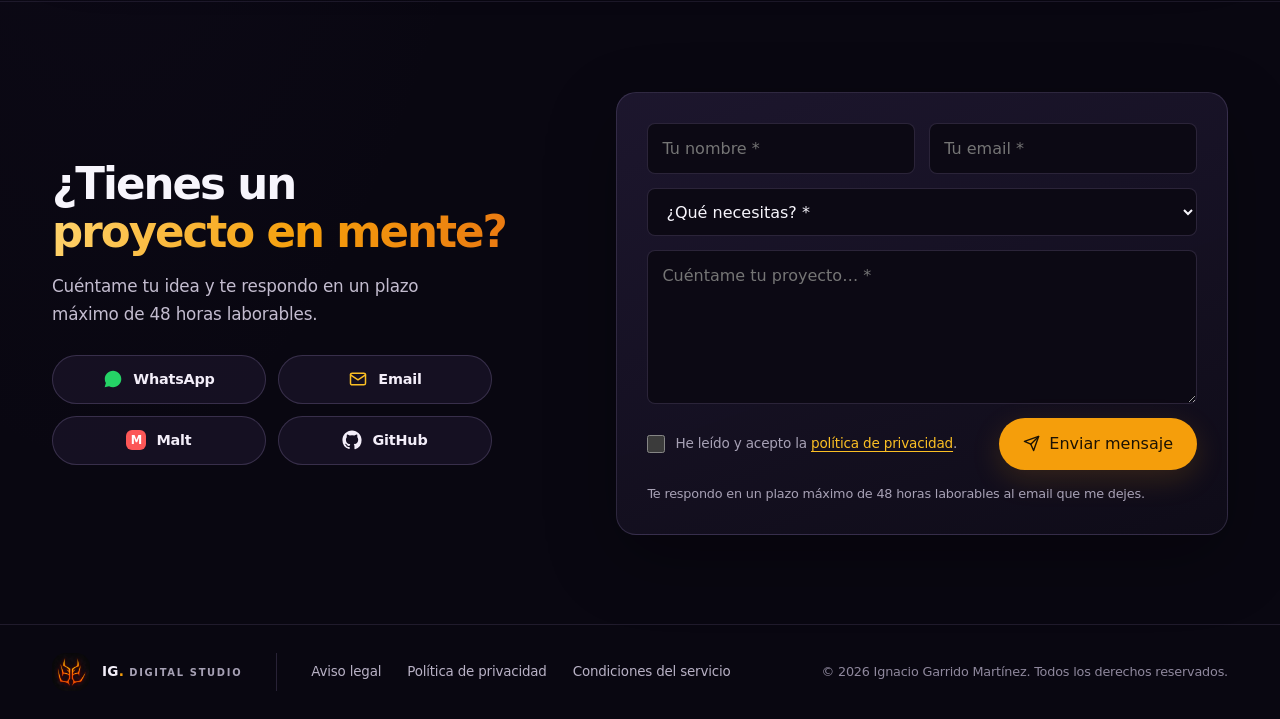
==== commit 004720e0: "Rediseño de las secciones con la estructura de la propuesta - «¿Qué puedo hacer por ti?» con tarjeta" ====
--- a/index.html
+++ b/index.html
@@ -776,7 +776,7 @@
 }
 
 </style>
-<link rel="stylesheet" href="css/portfolio-refinements.css?v=20261126-7">
+<link rel="stylesheet" href="css/portfolio-refinements.css?v=20261127-1">
 </head>
 <body>
 <a class="skip" href="#contenido">Saltar al contenido</a>
@@ -827,31 +827,33 @@
 </div></header>
 
 <div class="container layout">
-  <div id="servicios">
-    <p class="label reveal">Servicios</p>
-    <h2 class="reveal">Qué hago</h2>
-    <div class="services">
-      <div class="card reveal">
-        <div class="icon">▦</div>
-        <h3>Aplicaciones de gestión</h3>
+  <div id="servicios" class="sx-servicios">
+    <svg class="sx-curva" viewBox="0 0 600 400" aria-hidden="true" preserveAspectRatio="none"><path d="M-20 360C120 330 160 120 330 70S560 40 640 -10"/></svg>
+    <h2 class="sx-titulo reveal">¿Qué puedo hacer <span>por ti?</span></h2>
+    <div class="svc-grid">
+      <div class="svc reveal">
+        <span class="svc-ico" aria-hidden="true"><svg viewBox="0 0 24 24"><path d="m12 3 9 4.5-9 4.5-9-4.5L12 3Z"/><path d="m3 12 9 4.5 9-4.5M3 16.5 12 21l9-4.5"/></svg></span>
+        <div><h3>Aplicaciones de gestión</h3>
         <p>Citas, stock, caja, personal o facturación, adaptados a cómo trabaja tu negocio.</p>
+        <span class="svc-mas" aria-hidden="true">Ver más →</span></div>
       </div>
-      <div class="card reveal">
-        <div class="icon">◎</div>
-        <h3>Webs y reservas online</h3>
+      <div class="svc reveal">
+        <span class="svc-ico" aria-hidden="true"><svg viewBox="0 0 24 24"><rect x="3" y="4" width="18" height="12" rx="2"/><path d="M8 20h8M12 16v4"/></svg></span>
+        <div><h3>Webs y reservas online</h3>
         <p>Páginas de presentación y sistemas de reserva conectados a tu agenda, sin trabajo duplicado.</p>
+        <span class="svc-mas" aria-hidden="true">Ver más →</span></div>
       </div>
-      <div class="card reveal">
-        <div class="icon">⌁</div>
-        <h3>Automatización y mejoras</h3>
+      <div class="svc reveal">
+        <span class="svc-ico" aria-hidden="true"><svg viewBox="0 0 24 24"><circle cx="12" cy="12" r="3"/><path d="M19.4 15a1.7 1.7 0 0 0 .3 1.8l.1.1a2 2 0 1 1-2.8 2.8l-.1-.1a1.7 1.7 0 0 0-1.8-.3 1.7 1.7 0 0 0-1 1.5V21a2 2 0 1 1-4 0v-.1a1.7 1.7 0 0 0-1.1-1.5 1.7 1.7 0 0 0-1.8.3l-.1.1a2 2 0 1 1-2.8-2.8l.1-.1a1.7 1.7 0 0 0 .3-1.8 1.7 1.7 0 0 0-1.5-1H3a2 2 0 1 1 0-4h.1a1.7 1.7 0 0 0 1.5-1.1 1.7 1.7 0 0 0-.3-1.8l-.1-.1a2 2 0 1 1 2.8-2.8l.1.1a1.7 1.7 0 0 0 1.8.3H9a1.7 1.7 0 0 0 1-1.5V3a2 2 0 1 1 4 0v.1a1.7 1.7 0 0 0 1 1.5 1.7 1.7 0 0 0 1.8-.3l.1-.1a2 2 0 1 1 2.8 2.8l-.1.1a1.7 1.7 0 0 0-.3 1.8V9a1.7 1.7 0 0 0 1.5 1H21a2 2 0 1 1 0 4h-.1a1.7 1.7 0 0 0-1.5 1Z"/></svg></span>
+        <div><h3>Automatización y mejoras</h3>
         <p>Conecto tareas y herramientas, reduzco trabajo repetitivo y mantengo tus sistemas al día.</p>
+        <span class="svc-mas" aria-hidden="true">Ver más →</span></div>
       </div>
     </div>
   </div>
 
   <div id="proyectos">
-    <p class="label reveal">Trabajos</p>
-    <h2 class="reveal">Proyectos</h2>
+    <h2 class="sx-titulo reveal">Proyectos <span>destacados</span></h2>
     <div class="projects projects-bento">
       <article class="card project project-star reveal">
         <div class="p-info">
@@ -918,60 +920,62 @@
   </div>
 </div>
 
-<section id="proceso" class="process">
+<section id="proceso" class="sx-proceso">
   <div class="container">
-    <p class="label reveal">Cómo trabajo</p>
-    <h2 class="reveal">De la idea a algo que funciona, paso a paso</h2>
-    <p class="intro reveal">Sin tecnicismos ni sorpresas: sabes en todo momento en qué punto está tu proyecto y puedes opinar en cada fase.</p>
-    <ol class="steps">
-      <li class="card step reveal">
-        <div class="step-num" aria-hidden="true">1</div>
-        <h3>Hablamos</h3>
-        <p>Me cuentas tu idea como te resulte más cómodo: por email, WhatsApp, videollamada o en persona. Te escucho, te pregunto lo necesario para entender cómo trabajas y qué necesitas de verdad.</p>
-        <span class="free">Las reuniones no tienen coste</span>
-      </li>
-      <li class="card step reveal">
-        <div class="step-num" aria-hidden="true">2</div>
-        <h3>Te propongo un plan</h3>
-        <p>Te explico con palabras sencillas qué voy a hacer, cómo va a quedar y cuánto tiempo me llevará. Si algo no te encaja, lo ajustamos antes de empezar.</p>
-      </li>
-      <li class="card step reveal">
-        <div class="step-num" aria-hidden="true">3</div>
-        <h3>Lo construimos juntos</h3>
-        <p>Te enseño cada parte en cuanto la termino para que la pruebes y me digas qué cambiarías. Y si quieres ver cómo va en cualquier otro momento, solo tienes que pedírmelo.</p>
-      </li>
-      <li class="card step reveal">
-        <div class="step-num" aria-hidden="true">4</div>
-        <h3>Entrega y acompañamiento</h3>
-        <p>Lo dejo funcionando y te enseño a usarlo. Después sigo a tu lado: durante los 4 meses siguientes tienes soporte gratuito para resolver dudas y corregir errores atribuibles al desarrollo original. El mantenimiento y las nuevas funcionalidades se contratan aparte.</p>
-        <span class="free">4 meses de soporte gratuito</span>
-      </li>
-    </ol>
-  </div>
-</section>
-
-
-
-<section id="sobre-mi" class="about">
-  <div class="container">
-    <p class="label reveal">Sobre mí</p>
-    <h2 class="reveal">Desarrollador en formación, con ganas de resolver problemas reales</h2>
-    <p class="reveal">Soy Ignacio Garrido Martínez, tengo 20 años y estudio Desarrollo de Aplicaciones Multiplataforma (DAM), con una base sólida en Java, C# y SQL, y ahora programo a diario con .NET MAUI.</p>
-    <p class="reveal">Soy desarrollador de aplicaciones en prácticas en Infosersistemas, en remoto, donde me encargo de las pruebas de las aplicaciones. También desarrollo por mi cuenta una aplicación de gestión para una peluquería, en C# y .NET MAUI, conectada a su web de reservas.</p>
-    <p class="reveal">Me interesa crear software útil y fácil de usar, y acompañar al cliente desde la idea hasta que la herramienta funciona en su día a día. Mi objetivo a medio plazo es especializarme en ciberseguridad e inteligencia artificial.</p>
-
-    <div class="about-signals reveal" aria-label="Perfil y tecnologías">
-      <div class="about-signal"><span class="signal-kicker">FORMACIÓN</span><strong>DAM</strong><small>Desarrollo de Aplicaciones Multiplataforma</small></div>
-      <div class="about-signal"><span class="signal-kicker">TECNOLOGÍAS</span><strong>C# · Java · SQL</strong><small>.NET MAUI y desarrollo web</small></div>
-      <div class="about-signal"><span class="signal-kicker">ENFOQUE</span><strong>Software útil</strong><small>Pruebas, experiencia de uso y mejora continua</small></div>
+    <h2 class="sx-titulo reveal">Así es mi <span>proceso de trabajo</span></h2>
+    <p class="sx-intro reveal">Sin tecnicismos ni sorpresas: sabes en todo momento en qué punto está tu proyecto y puedes opinar en cada fase.</p>
+    <div class="px-fila">
+      <ol class="px-pasos">
+        <li class="px-paso reveal">
+          <span class="px-ico" aria-hidden="true"><svg viewBox="0 0 24 24"><path d="M21 11.5a8.4 8.4 0 0 1-9 8.4 8.6 8.6 0 0 1-3.9-.9L3 20l1.1-4.6A8.4 8.4 0 1 1 21 11.5Z"/></svg></span>
+          <h3><b>1.</b> Hablamos</h3>
+          <p>Me cuentas tu idea por email, WhatsApp, videollamada o en persona, y entiendo cómo trabajas y qué necesitas de verdad.</p>
+          <span class="free">Las reuniones no tienen coste</span>
+        </li>
+        <li class="px-paso reveal">
+          <span class="px-ico" aria-hidden="true"><svg viewBox="0 0 24 24"><path d="M14 3H7a2 2 0 0 0-2 2v14a2 2 0 0 0 2 2h10a2 2 0 0 0 2-2V8l-5-5Z"/><path d="M14 3v5h5M9 13h6M9 17h6"/></svg></span>
+          <h3><b>2.</b> Te propongo un plan</h3>
+          <p>Te explico con palabras sencillas qué voy a hacer, cómo va a quedar y cuánto tiempo me llevará. Si algo no encaja, lo ajustamos antes de empezar.</p>
+        </li>
+        <li class="px-paso reveal">
+          <span class="px-ico" aria-hidden="true"><svg viewBox="0 0 24 24"><path d="m8 7-5 5 5 5M16 7l5 5-5 5M13.5 4l-3 16"/></svg></span>
+          <h3><b>3.</b> Lo construimos juntos</h3>
+          <p>Te enseño cada parte en cuanto la termino para que la pruebes y me digas qué cambiarías.</p>
+        </li>
+        <li class="px-paso reveal">
+          <span class="px-ico" aria-hidden="true"><svg viewBox="0 0 24 24"><path d="M5 15c-1.5 1.3-2 4-2 6 2 0 4.7-.5 6-2m-4-4 4 4m-4-4 1.5-4.5c1.4-4.1 5.3-7.2 9.6-7.9L21 2.6l-.1 3.4c-.7 4.3-3.8 8.2-7.9 9.6L9 17"/><circle cx="14" cy="9.5" r="1.5"/></svg></span>
+          <h3><b>4.</b> Entrega y acompañamiento</h3>
+          <p>Lo dejo funcionando y te enseño a usarlo a ti y a tu equipo.</p>
+        </li>
+      </ol>
+      <div class="px-soporte reveal">
+        <span class="px-escudo" aria-hidden="true"><svg viewBox="0 0 24 24"><path d="M12 3 4 6v6c0 5 3.4 8.3 8 9 4.6-.7 8-4 8-9V6l-8-3Z"/><path d="m8.5 12 2.5 2.5 4.5-5"/></svg></span>
+        <strong>4 meses de <span>soporte gratuito</span></strong>
+        <p>Para resolver dudas y corregir errores atribuibles al desarrollo original. El mantenimiento y las funciones nuevas se contratan aparte.</p>
+      </div>
     </div>
   </div>
 </section>
 
-<section id="preguntas" class="faq">
-  <div class="container">
-    <p class="label reveal">Preguntas frecuentes</p>
-    <h2 class="reveal">Lo que suelen preguntarme</h2>
+<section class="sx-duo">
+  <div class="container duo-grid">
+  <div id="sobre-mi" class="duo-sobre reveal">
+    <div class="sobre-marca" aria-hidden="true"><img src="img/logo.png" alt="" loading="lazy" decoding="async"><span>IG<b>.</b> DIGITAL STUDIO</span></div>
+    <div class="sobre-texto">
+      <h2 class="sx-sub">Sobre <span>mí</span></h2>
+      <p>Soy Ignacio Garrido Martínez, tengo 20 años y estudio Desarrollo de Aplicaciones Multiplataforma (DAM), con una base sólida en Java, C# y SQL, y ahora programo a diario con .NET MAUI.</p>
+      <p>Soy desarrollador de aplicaciones en prácticas en Infosersistemas, en remoto, donde me encargo de las pruebas de las aplicaciones. También desarrollo por mi cuenta una aplicación de gestión para una peluquería, en C# y .NET MAUI, conectada a su web de reservas.</p>
+      <p>Me interesa crear software útil y fácil de usar, y acompañar al cliente desde la idea hasta que la herramienta funciona en su día a día. Mi objetivo a medio plazo es especializarme en ciberseguridad e inteligencia artificial.</p>
+      <div class="sobre-chips" aria-label="Perfil y tecnologías">
+        <span><svg viewBox="0 0 24 24" aria-hidden="true"><path d="M2 9l10-5 10 5-10 5L2 9Z"/><path d="M6 11v5c3 2 9 2 12 0v-5"/></svg> DAM</span>
+        <span><svg viewBox="0 0 24 24" aria-hidden="true"><path d="m8 7-5 5 5 5M16 7l5 5-5 5"/></svg> C# · Java · SQL</span>
+        <span><svg viewBox="0 0 24 24" aria-hidden="true"><path d="m12 3 9 4.5-9 4.5-9-4.5L12 3Z"/><path d="m3 12 9 4.5 9-4.5"/></svg> Software útil</span>
+      </div>
+    </div>
+  </div>
+
+  <div id="preguntas" class="duo-faq">
+    <h2 class="sx-sub reveal">Preguntas <span>frecuentes</span></h2>
     <div class="faq-list">
       <details class="faq-item reveal">
         <summary>¿Cuánto tardas en hacer una web o una app?</summary>
@@ -1020,55 +1024,58 @@
       </details>
     </div>
   </div>
+  </div>
 </section>
 
-<section class="cta-band">
+<section class="sx-cta">
   <div class="container">
-    <div class="cta-box reveal">
-      <h2>¿Tu negocio sigue funcionando con libretas y hojas de Excel?</h2>
-      <p>Cuéntame cómo trabajas y te digo qué se puede automatizar. La primera reunión no cuesta nada y no te compromete a nada.</p>
-      <div class="btn-row cta-buttons">
-        <a class="btn btn-primary" href="#contacto">Hablemos de tu proyecto</a>
-        <a class="btn btn-ghost" href="https://wa.me/34640169734?text=Hola%2C%20te%20he%20visto%20por%20la%20web%20y%20me%20gustar%C3%ADa%20hacer%20un%20proyecto%20contigo." target="_blank" rel="noopener">Escríbeme por WhatsApp</a>
+    <div class="cta-franja reveal">
+      <span class="cta-ico" aria-hidden="true"><svg viewBox="0 0 48 48"><rect x="5" y="9" width="30" height="30" rx="4"/><path d="M5 18h30M5 27h30M15 9v30M25 9v30"/><circle cx="36" cy="35" r="8" class="cta-x-bg"/><path d="m33 32 6 6m0-6-6 6" class="cta-x"/></svg></span>
+      <h2>¿Tu negocio sigue funcionando con <span>libretas y hojas de Excel?</span></h2>
+      <div class="cta-lado">
+        <p>Cuéntame cómo trabajas y te digo qué se puede automatizar. La primera reunión no cuesta nada y no te compromete a nada.</p>
+        <a class="btn btn-primary cta-btn" href="#contacto"><svg viewBox="0 0 24 24" aria-hidden="true"><path d="m22 2-7 20-4-9-9-4 20-7Z"/><path d="M22 2 11 13"/></svg> Hablemos de tu proyecto</a>
       </div>
     </div>
   </div>
 </section>
 
-<section id="contacto">
-  <div class="container">
-    <div class="contact-box reveal">
-      <h2>¿Tienes un proyecto en mente?</h2>
-      <p>Cuéntame qué necesitas y te respondo en menos de 24 horas.</p>
-      <form id="form-contacto" class="contact-form" aria-label="Formulario de contacto">
-        <label class="sr-only" for="contacto-nombre">Tu nombre</label>
-        <input id="contacto-nombre" type="text" name="nombre" placeholder="Tu nombre" autocomplete="name" required>
-        <label class="sr-only" for="contacto-email">Tu correo electrónico</label>
-        <input id="contacto-email" type="email" name="email" placeholder="Tu email, para poder responderte" autocomplete="email" required>
-        <input type="text" name="_honey" class="honey" tabindex="-1" autocomplete="off" aria-hidden="true">
-        <label class="sr-only" for="contacto-tipo">¿Qué necesitas?</label>
-        <select id="contacto-tipo" name="tipo" required>
-          <option value="">¿Qué necesitas?</option>
-          <option>Una aplicación de gestión</option>
-          <option>Una web o reservas online</option>
-          <option>Mantenimiento o mejoras</option>
-          <option>Otro</option>
-        </select>
-        <label class="sr-only" for="contacto-mensaje">Cuéntame tu idea</label>
-        <textarea id="contacto-mensaje" name="mensaje" rows="4" placeholder="Cuéntame tu idea" required></textarea>
-        <label class="privacy-check"><input type="checkbox" required> <span>He leído y acepto la <a href="#privacidad">política de privacidad</a>.</span></label>
-        <button class="btn btn-primary" type="submit">Enviar</button>
-        <p class="hint" id="contacto-status" role="status" aria-live="polite" aria-atomic="true">Te respondo en menos de 24 horas al email que me dejes.</p>
-      </form>
-      </div>
-      <div class="contact-box links-box">
-        <div class="links">
-        <a class="btn btn-primary" href="https://wa.me/34640169734?text=Hola%2C%20te%20he%20visto%20por%20la%20web%20y%20me%20gustar%C3%ADa%20hacer%20un%20proyecto%20contigo." target="_blank" rel="noopener">WhatsApp</a>
-        <a class="btn btn-ghost" href="mailto:ignaciog2006@gmail.com">Escribirme por email</a>
-        <a class="btn btn-ghost" href="https://www.malt.com/profile/ignaciogarrido" target="_blank" rel="noopener">Malt</a>
-        <a class="btn btn-ghost" href="https://github.com/Ignacio25-eng" target="_blank" rel="noopener">GitHub</a>
+<section id="contacto" class="sx-contacto">
+  <div class="container contacto-grid">
+    <div class="contacto-texto reveal">
+      <h2>¿Tienes un <span>proyecto en mente?</span></h2>
+      <p>Cuéntame tu idea y te respondo en un plazo máximo de 48 horas laborables.</p>
+      <div class="canales">
+        <a class="canal" href="https://wa.me/34640169734?text=Hola%2C%20te%20he%20visto%20por%20la%20web%20y%20me%20gustar%C3%ADa%20hacer%20un%20proyecto%20contigo." target="_blank" rel="noopener"><svg class="c-wa" viewBox="0 0 24 24" aria-hidden="true"><path d="M12.04 2C6.58 2 2.13 6.45 2.13 11.91c0 1.75.46 3.45 1.32 4.95L2 22l5.25-1.38a9.9 9.9 0 0 0 4.79 1.22h.01c5.46 0 9.91-4.45 9.91-9.91C22 6.45 17.5 2 12.04 2zm4.52 11.99c-.25-.12-1.47-.72-1.69-.81-.23-.08-.39-.12-.56.12-.17.25-.64.81-.78.97-.14.17-.29.19-.54.06-.25-.12-1.05-.39-2-1.23-.74-.66-1.24-1.47-1.38-1.72-.14-.25-.02-.38.11-.5.11-.11.25-.29.37-.43.12-.14.17-.25.25-.41.08-.17.04-.31-.02-.43-.06-.12-.56-1.34-.76-1.84-.2-.48-.41-.42-.56-.43h-.48c-.17 0-.43.06-.66.31-.23.25-.87.85-.87 2.07 0 1.22.89 2.4 1.01 2.56.12.17 1.75 2.67 4.24 3.74.59.26 1.05.41 1.41.52.59.19 1.13.16 1.56.1.48-.07 1.47-.6 1.67-1.18.21-.58.21-1.07.14-1.18-.06-.11-.22-.17-.47-.29z"/></svg>WhatsApp</a>
+        <a class="canal" href="mailto:ignaciog2006@gmail.com"><svg class="c-linea" viewBox="0 0 24 24" aria-hidden="true"><rect x="3" y="5" width="18" height="14" rx="2"/><path d="m3 7 9 6 9-6"/></svg>Email</a>
+        <a class="canal" href="https://www.malt.com/profile/ignaciogarrido" target="_blank" rel="noopener"><span class="c-malt" aria-hidden="true">M</span>Malt</a>
+        <a class="canal" href="https://github.com/Ignacio25-eng" target="_blank" rel="noopener"><svg class="c-gh" viewBox="0 0 24 24" aria-hidden="true"><path d="M12 .5C5.65.5.5 5.65.5 12a11.5 11.5 0 0 0 7.86 10.92c.58.1.79-.25.79-.56v-2c-3.2.7-3.87-1.37-3.87-1.37-.52-1.33-1.28-1.68-1.28-1.68-1.05-.72.08-.7.08-.7 1.16.08 1.77 1.19 1.77 1.19 1.03 1.77 2.7 1.26 3.36.96.1-.75.4-1.26.73-1.55-2.55-.29-5.24-1.28-5.24-5.69 0-1.26.45-2.29 1.19-3.1-.12-.29-.52-1.46.11-3.05 0 0 .97-.31 3.17 1.18a11 11 0 0 1 5.77 0c2.2-1.49 3.17-1.18 3.17-1.18.63 1.59.23 2.76.11 3.05.74.81 1.19 1.84 1.19 3.1 0 4.42-2.7 5.4-5.26 5.68.41.36.78 1.06.78 2.14v3.17c0 .31.21.67.8.56A11.5 11.5 0 0 0 23.5 12C23.5 5.65 18.35.5 12 .5Z"/></svg>GitHub</a>
       </div>
     </div>
+    <form id="form-contacto" class="contact-form contacto-form reveal" aria-label="Formulario de contacto">
+      <div class="form-fila">
+        <div><label class="sr-only" for="contacto-nombre">Tu nombre</label>
+        <input id="contacto-nombre" type="text" name="nombre" placeholder="Tu nombre *" autocomplete="name" required></div>
+        <div><label class="sr-only" for="contacto-email">Tu correo electrónico</label>
+        <input id="contacto-email" type="email" name="email" placeholder="Tu email *" autocomplete="email" required></div>
+      </div>
+      <input type="text" name="_honey" class="honey" tabindex="-1" autocomplete="off" aria-hidden="true">
+      <label class="sr-only" for="contacto-tipo">¿Qué necesitas?</label>
+      <select id="contacto-tipo" name="tipo" required>
+        <option value="">¿Qué necesitas? *</option>
+        <option>Una aplicación de gestión</option>
+        <option>Una web o reservas online</option>
+        <option>Mantenimiento o mejoras</option>
+        <option>Otro</option>
+      </select>
+      <label class="sr-only" for="contacto-mensaje">Cuéntame tu idea</label>
+      <textarea id="contacto-mensaje" name="mensaje" rows="5" placeholder="Cuéntame tu proyecto… *" required></textarea>
+      <div class="form-pie">
+        <label class="privacy-check"><input type="checkbox" required> <span>He leído y acepto la <a href="#privacidad">política de privacidad</a>.</span></label>
+        <button class="btn btn-primary form-enviar" type="submit">Enviar mensaje</button>
+      </div>
+      <p class="hint" id="contacto-status" role="status" aria-live="polite" aria-atomic="true">Te respondo en un plazo máximo de 48 horas laborables al email que me dejes.</p>
+    </form>
   </div>
 </section>
 
@@ -1136,11 +1143,11 @@
   </div>
 </div>
 
-<footer>
-  <div class="container footer-brand">
-    <img class="footer-logo" src="img/logo.png" alt="" aria-hidden="true">
-    <p>© 2026 Ignacio Garrido Martínez. Todos los derechos reservados.</p>
-    <p class="legal-links"><a href="#aviso-legal">Aviso legal</a> · <a href="#privacidad">Política de privacidad</a> · <a href="condiciones-generales.html">Condiciones del servicio</a></p>
+<footer class="sx-pie">
+  <div class="container pie-fila">
+    <a class="pie-marca" href="#inicio" aria-label="Volver al inicio"><img class="footer-logo" src="img/logo.png" alt="" aria-hidden="true"><span>IG<b>.</b> <small>DIGITAL STUDIO</small></span></a>
+    <nav class="pie-legal" aria-label="Información legal"><a href="#aviso-legal">Aviso legal</a><a href="#privacidad">Política de privacidad</a><a href="condiciones-generales.html">Condiciones del servicio</a></nav>
+    <p class="pie-copy">© 2026 Ignacio Garrido Martínez. Todos los derechos reservados.</p>
   </div>
 </footer>
 
@@ -1287,7 +1294,7 @@
     '<p>Si ya tienes una web o una app y no sabes por dónde empezar, cuéntame qué te pasa y lo vemos juntos, sin compromiso.</p>'
   ];
   const svcModal = document.getElementById('servicio-modal');
-  document.querySelectorAll('#servicios .card').forEach((card, i) => {
+  document.querySelectorAll('#servicios .svc').forEach((card, i) => {
     makeClickable(card, { dialogId: 'servicio-modal' });
     card.addEventListener('click', () => {
       svcModal.querySelector('.pcontent').innerHTML = details[i];
@@ -1338,7 +1345,7 @@
       Email: d.get('email'),
       'Qué necesita': d.get('tipo'),
       Mensaje: d.get('mensaje')
-    }, '¡Gracias! Tu mensaje me ha llegado. Te respondo en menos de 24 horas.', 'Enviar');
+    }, '¡Gracias! Tu mensaje me ha llegado. Te respondo en un plazo máximo de 48 horas laborables.', 'Enviar mensaje');
   });
 
 </script>
--- a/css/portfolio-refinements.css
+++ b/css/portfolio-refinements.css
@@ -1166,3 +1166,177 @@
   #proyectos .projects-bento .project::before { animation: none; }
   #proyectos .projects-bento .project, .p-frame, .p-frame .shot { transition: none !important; }
 }
+
+
+/* ═══════════════════════════════════════════════════════════════════════
+   SECCIONES NUEVAS — servicios, proceso, sobre mí + preguntas, franja,
+   contacto y pie, con la estructura de la propuesta de diseño.
+   ═══════════════════════════════════════════════════════════════════════ */
+
+/* Títulos centrados con la parte final en naranja */
+.sx-titulo { text-align: center; font-size: clamp(2rem, 3.4vw, 3rem); letter-spacing: -.045em; line-height: 1.1; margin: 0 auto clamp(26px, 3.4vw, 42px); max-width: 22ch; }
+.sx-titulo span, .sx-sub span, .contacto-texto h2 span, .cta-franja h2 span, .px-soporte strong span {
+  background: linear-gradient(100deg, #FFD36C, #F59E0B 55%, #EA7A12); -webkit-background-clip: text; background-clip: text; color: transparent; }
+.sx-intro { text-align: center; color: #A9A1B8; max-width: 62ch; margin: -18px auto clamp(28px, 3.4vw, 44px); line-height: 1.7; }
+.sx-sub { font-size: clamp(1.7rem, 2.6vw, 2.3rem); letter-spacing: -.04em; line-height: 1.1; margin-bottom: 18px; }
+
+/* Orden: primero servicios y luego proyectos */
+.layout > #servicios { order: 0; }
+.layout > #proyectos { order: 1; }
+
+/* ── Servicios ── */
+.sx-servicios { position: relative; }
+.sx-curva { position: absolute; z-index: -1; left: -6vw; top: -30px; width: min(620px, 55vw); height: 360px; pointer-events: none; overflow: visible; }
+.sx-curva path { fill: none; stroke: #F59E0B; stroke-width: 2; opacity: .45; filter: drop-shadow(0 0 6px rgba(245,158,11,.8)) drop-shadow(0 0 18px rgba(245,158,11,.45)); }
+.svc-grid { display: grid; grid-template-columns: repeat(3, minmax(0, 1fr)); gap: 18px; }
+.svc { position: relative; display: flex; align-items: flex-start; gap: 18px; padding: 24px 24px 22px; border-radius: 18px; cursor: pointer;
+  background: linear-gradient(160deg, rgba(31,24,48,.92), rgba(15,12,25,.96)); border: 1px solid rgba(245,158,11,.22);
+  box-shadow: 0 16px 44px rgba(0,0,0,.25), inset 0 1px 0 rgba(255,255,255,.04);
+  transition: transform .35s cubic-bezier(.2,.8,.2,1), border-color .3s, box-shadow .35s; }
+.svc:hover, .svc:focus-visible { transform: translateY(-5px); border-color: rgba(245,158,11,.6); box-shadow: 0 22px 56px rgba(0,0,0,.35), 0 0 34px rgba(245,158,11,.12); }
+.svc-ico { flex: none; width: 54px; height: 54px; display: grid; place-items: center; border-radius: 15px; color: #FBB13C;
+  background: radial-gradient(circle at 30% 25%, rgba(245,158,11,.22), rgba(245,158,11,.06)); border: 1px solid rgba(245,158,11,.28); }
+.svc-ico svg { width: 28px; height: 28px; fill: none; stroke: currentColor; stroke-width: 1.7; stroke-linecap: round; stroke-linejoin: round; }
+.svc h3 { font-size: 1.08rem; letter-spacing: -.02em; margin-bottom: 6px; color: #F7F3FC; }
+.svc p { font-size: .88rem; line-height: 1.6; color: #ABA3BA; margin: 0; }
+.svc-mas { display: inline-block; margin-top: 12px; font-size: .78rem; font-weight: 650; color: #FBC45E; opacity: .8; transition: opacity .25s, transform .3s; }
+.svc:hover .svc-mas { opacity: 1; transform: translateX(4px); }
+
+/* ── Proceso ── */
+.sx-proceso { padding: clamp(64px, 8vw, 96px) 0; border-top: 1px solid rgba(167,146,205,.12);
+  background: radial-gradient(ellipse at 50% 0%, rgba(124,77,190,.12), transparent 60%); }
+.px-fila { display: grid; grid-template-columns: minmax(0, 1fr) 230px; gap: 22px; align-items: stretch; }
+.px-pasos { list-style: none; margin: 0; padding: 0; display: grid; grid-template-columns: repeat(4, minmax(0, 1fr)); gap: 26px; counter-reset: paso; }
+.px-paso { position: relative; padding: 0 20px 22px; border-radius: 16px; background: rgba(21,16,34,.85); border: 1px solid rgba(167,146,205,.16);
+  display: flex; flex-direction: column; gap: 8px; transition: border-color .3s, transform .35s cubic-bezier(.2,.8,.2,1); }
+.px-paso:hover { border-color: rgba(245,158,11,.45); transform: translateY(-4px); }
+.px-paso + .px-paso::before { content: "›"; position: absolute; left: -22px; top: 50%; transform: translateY(-50%); color: #F59E0B; font-size: 1.9rem; line-height: 1; opacity: .85; }
+.px-ico { width: 52px; height: 52px; margin: -20px 0 6px; display: grid; place-items: center; border-radius: 15px; color: #FBB13C;
+  background: #1A1429; border: 1px solid rgba(245,158,11,.4); box-shadow: 0 0 22px rgba(245,158,11,.18); }
+.px-ico svg { width: 26px; height: 26px; fill: none; stroke: currentColor; stroke-width: 1.7; stroke-linecap: round; stroke-linejoin: round; }
+.px-paso h3 { font-size: 1rem; letter-spacing: -.02em; color: #F7F3FC; }
+.px-paso h3 b { color: #FBBF24; }
+.px-paso p { font-size: .86rem; line-height: 1.6; color: #A9A1B8; margin: 0; }
+.px-paso .free { align-self: flex-start; margin-top: auto; font-size: .72rem; font-weight: 700; color: #F3C46C; background: rgba(245,158,11,.1);
+  border: 1px solid rgba(245,158,11,.18); border-radius: 999px; padding: 4px 11px; white-space: nowrap; }
+.px-soporte { display: flex; flex-direction: column; align-items: center; justify-content: center; text-align: center; gap: 10px; padding: 24px 20px;
+  border-radius: 18px; border: 1px solid rgba(245,158,11,.45);
+  background: radial-gradient(ellipse at 50% 0%, rgba(245,158,11,.16), transparent 70%), rgba(24,18,37,.9);
+  box-shadow: 0 0 40px rgba(245,158,11,.12); }
+.px-escudo { width: 58px; height: 58px; display: grid; place-items: center; color: #FBBF24; }
+.px-escudo svg { width: 46px; height: 46px; fill: none; stroke: currentColor; stroke-width: 1.6; stroke-linecap: round; stroke-linejoin: round; filter: drop-shadow(0 0 10px rgba(245,158,11,.5)); }
+.px-soporte strong { font-size: 1.32rem; line-height: 1.2; letter-spacing: -.03em; color: #F7F3FC; }
+.px-soporte p { font-size: .78rem; line-height: 1.55; color: #A9A1B8; margin: 0; }
+
+/* ── Sobre mí + preguntas frecuentes ── */
+.sx-duo { padding: clamp(64px, 8vw, 96px) 0; border-top: 1px solid rgba(167,146,205,.12); }
+.duo-grid { display: grid; grid-template-columns: minmax(0, 1.12fr) minmax(0, .88fr); gap: clamp(28px, 4vw, 56px); align-items: start; }
+.duo-sobre { display: grid; grid-template-columns: minmax(170px, .62fr) minmax(0, 1.38fr); gap: 26px; align-items: start;
+  padding: 26px; border-radius: 20px; background: linear-gradient(160deg, rgba(31,24,48,.9), rgba(15,12,25,.95)); border: 1px solid rgba(167,146,205,.16); }
+.sobre-marca { position: relative; aspect-ratio: 4 / 5; border-radius: 16px; overflow: hidden; display: flex; flex-direction: column; align-items: center; justify-content: center; gap: 14px;
+  background: radial-gradient(circle at 50% 38%, rgba(245,158,11,.25), transparent 45%), radial-gradient(circle at 70% 90%, rgba(124,77,190,.4), transparent 55%), #120E1E;
+  border: 1px solid rgba(245,158,11,.25); }
+.sobre-marca img { width: 58%; border-radius: 22%; border: 1px solid rgba(245,158,11,.35); box-shadow: 0 0 34px rgba(245,158,11,.35), 0 12px 30px rgba(0,0,0,.45); }
+.sobre-marca span { font-size: .72rem; font-weight: 800; letter-spacing: .12em; color: #E9E3F1; }
+.sobre-marca span b { color: #F59E0B; }
+.sobre-texto p { color: #B1AABD; font-size: .93rem; line-height: 1.72; margin: 0 0 12px; }
+.sobre-chips { display: flex; flex-wrap: wrap; gap: 9px; margin-top: 18px; }
+.sobre-chips span { display: inline-flex; align-items: center; gap: 8px; padding: 8px 14px; border-radius: 999px; font-size: .8rem; font-weight: 600; color: #EDE7F6;
+  background: rgba(245,158,11,.06); border: 1px solid rgba(245,158,11,.32); }
+.sobre-chips svg { width: 16px; height: 16px; fill: none; stroke: #FBBF24; stroke-width: 1.8; stroke-linecap: round; stroke-linejoin: round; }
+.duo-faq .faq-list { max-width: none; gap: 10px; }
+.duo-faq .faq-item { border-radius: 12px; }
+.duo-faq .faq-item summary { font-size: .95rem; padding-top: 15px; padding-bottom: 15px; }
+.duo-faq .faq-a { font-size: .9rem; }
+
+/* ── Franja «libretas y Excel» ── */
+.sx-cta { padding: 0 0 clamp(56px, 7vw, 84px); }
+.cta-franja { display: grid; grid-template-columns: auto minmax(0, 1.25fr) minmax(0, 1fr); align-items: center; gap: clamp(20px, 3vw, 40px);
+  padding: clamp(24px, 3vw, 36px) clamp(24px, 3.4vw, 44px); border-radius: 22px; border: 1px solid rgba(245,158,11,.4);
+  background: radial-gradient(ellipse at 0% 50%, rgba(245,158,11,.14), transparent 45%), radial-gradient(ellipse at 100% 0%, rgba(124,77,190,.25), transparent 50%), #140F21;
+  box-shadow: 0 24px 70px rgba(0,0,0,.3), 0 0 50px rgba(245,158,11,.08); }
+.cta-ico svg { width: clamp(64px, 7vw, 92px); height: auto; fill: none; stroke: #F59E0B; stroke-width: 2; stroke-linecap: round; stroke-linejoin: round;
+  filter: drop-shadow(0 0 12px rgba(245,158,11,.4)); }
+.cta-ico .cta-x-bg { fill: #140F21; }
+.cta-ico .cta-x { stroke: #FF6B4A; stroke-width: 2.6; }
+.cta-franja h2 { font-size: clamp(1.5rem, 2.5vw, 2.15rem); letter-spacing: -.04em; line-height: 1.15; margin: 0; }
+.cta-lado { display: flex; flex-direction: column; align-items: flex-start; gap: 16px; padding-left: clamp(18px, 2.4vw, 32px); border-left: 1px solid rgba(167,146,205,.2); }
+.cta-lado p { color: #B1AABD; font-size: .9rem; line-height: 1.6; margin: 0; }
+.cta-btn, .form-enviar { display: inline-flex !important; align-items: center; gap: 9px; border-radius: 999px !important; }
+.cta-btn svg { width: 18px; height: 18px; fill: none; stroke: currentColor; stroke-width: 2; stroke-linecap: round; stroke-linejoin: round; }
+
+/* ── Contacto ── */
+.sx-contacto { padding: clamp(56px, 7vw, 90px) 0; border-top: 1px solid rgba(167,146,205,.12); }
+.contacto-grid { display: grid; grid-template-columns: minmax(0, .9fr) minmax(0, 1.1fr); gap: clamp(28px, 5vw, 70px); align-items: center; }
+.contacto-texto h2 { font-size: clamp(2rem, 3.4vw, 2.9rem); letter-spacing: -.045em; line-height: 1.1; margin-bottom: 16px; }
+.contacto-texto > p { color: #C3BCCF; font-size: 1.05rem; line-height: 1.65; max-width: 40ch; margin: 0 0 26px; }
+.canales { display: grid; grid-template-columns: repeat(2, minmax(0, 1fr)); gap: 12px; max-width: 440px; }
+.canal { display: inline-flex; align-items: center; justify-content: center; gap: 10px; padding: 12px 20px; border-radius: 999px; color: #F3EEF9; font-weight: 600; font-size: .9rem; text-decoration: none;
+  background: rgba(24,18,37,.9); border: 1px solid rgba(167,146,205,.24); transition: border-color .25s, transform .25s, box-shadow .25s; }
+.canal:hover { border-color: rgba(245,158,11,.6); transform: translateY(-2px); box-shadow: 0 10px 26px rgba(245,158,11,.14); color: #fff; }
+.canal svg { width: 20px; height: 20px; flex: none; }
+.c-wa { fill: #25D366; }
+.c-gh { fill: #F3EEF9; }
+.c-linea { fill: none; stroke: #FBBF24; stroke-width: 1.8; stroke-linecap: round; stroke-linejoin: round; }
+.c-malt { width: 20px; height: 20px; display: grid; place-items: center; border-radius: 6px; background: #FC5757; color: #fff; font-size: .72rem; font-weight: 900; }
+#contacto .contacto-form { max-width: none; margin: 0; display: grid; gap: 14px; padding: clamp(20px, 2.6vw, 30px); border-radius: 20px;
+  background: linear-gradient(160deg, rgba(31,24,48,.92), rgba(15,12,25,.96)); border: 1px solid rgba(167,146,205,.2); box-shadow: 0 24px 70px rgba(0,0,0,.3); }
+.form-fila { display: grid; grid-template-columns: 1fr 1fr; gap: 14px; }
+.form-pie { display: flex; align-items: center; justify-content: space-between; gap: 16px; flex-wrap: wrap; }
+#contacto .form-enviar { justify-self: auto; padding: 13px 24px; }
+.form-enviar::before { content: ""; width: 17px; height: 17px; flex: none; background: currentColor;
+  -webkit-mask: url("data:image/svg+xml,%3Csvg xmlns='http://www.w3.org/2000/svg' viewBox='0 0 24 24' fill='none' stroke='%23000' stroke-width='2' stroke-linecap='round' stroke-linejoin='round'%3E%3Cpath d='m22 2-7 20-4-9-9-4 20-7Z'/%3E%3Cpath d='M22 2 11 13'/%3E%3C/svg%3E") center / contain no-repeat;
+          mask: url("data:image/svg+xml,%3Csvg xmlns='http://www.w3.org/2000/svg' viewBox='0 0 24 24' fill='none' stroke='%23000' stroke-width='2' stroke-linecap='round' stroke-linejoin='round'%3E%3Cpath d='m22 2-7 20-4-9-9-4 20-7Z'/%3E%3Cpath d='M22 2 11 13'/%3E%3C/svg%3E") center / contain no-repeat; }
+#contacto .contacto-form .hint { margin: 0; text-align: left; max-width: none; }
+#contacto .contacto-form .privacy-check { display: flex; align-items: flex-start; gap: 10px; flex: 1 1 260px; margin: 0; }
+#contacto .contacto-form .privacy-check input { width: 18px !important; height: 18px; min-height: 0 !important; flex: none; margin: 2px 0 0; padding: 0; }
+
+/* ── Pie ── */
+footer.sx-pie { padding: 28px 0; text-align: left; border-top: 1px solid rgba(167,146,205,.14); }
+.pie-fila { display: flex; align-items: center; gap: 18px 34px; flex-wrap: wrap; }
+.pie-marca { display: inline-flex; align-items: center; gap: 12px; color: #F3EEF9; text-decoration: none; font-weight: 800; letter-spacing: .02em;
+  padding-right: 34px; border-right: 1px solid rgba(167,146,205,.2); }
+.pie-marca .footer-logo { width: 38px; height: 38px; margin: 0; }
+.pie-marca b { color: #F59E0B; }
+.pie-marca small { font-size: .62rem; letter-spacing: .17em; color: #A7A1B5; }
+.pie-legal { display: flex; flex-wrap: wrap; gap: 8px 26px; }
+.pie-legal a { color: #B8B1C5; font-size: .84rem; text-decoration: none; }
+.pie-legal a:hover { color: #FBBF24; }
+.pie-copy { margin: 0 0 0 auto; color: #8F889D; font-size: .8rem; }
+
+/* ── Tablet ── */
+@media (max-width: 1100px) {
+  .px-fila { grid-template-columns: minmax(0, 1fr); }
+  .px-soporte { flex-direction: row; text-align: left; justify-content: flex-start; }
+  .px-soporte p { max-width: 60ch; }
+  .duo-grid { grid-template-columns: minmax(0, 1fr); }
+}
+@media (max-width: 980px) {
+  .svc-grid { grid-template-columns: minmax(0, 1fr); }
+  .px-pasos { grid-template-columns: repeat(2, minmax(0, 1fr)); row-gap: 40px; }
+  .px-paso + .px-paso::before { display: none; }
+  .cta-franja { grid-template-columns: auto minmax(0, 1fr); }
+  .cta-lado { grid-column: 1 / -1; padding-left: 0; border-left: 0; padding-top: 18px; border-top: 1px solid rgba(167,146,205,.2); }
+  .contacto-grid { grid-template-columns: minmax(0, 1fr); }
+}
+/* ── Móvil ── */
+@media (max-width: 640px) {
+  .sx-curva { display: none; }
+  .svc { padding: 20px; gap: 14px; }
+  .svc-ico { width: 46px; height: 46px; }
+  .px-pasos { grid-template-columns: minmax(0, 1fr); }
+  .px-soporte { flex-direction: column; text-align: center; align-items: center; }
+  .duo-sobre { grid-template-columns: minmax(0, 1fr); padding: 20px; }
+  .sobre-marca { aspect-ratio: 16 / 9; }
+  .sobre-marca img { width: 30%; }
+  .cta-franja { grid-template-columns: minmax(0, 1fr); text-align: left; }
+  .cta-ico svg { width: 60px; }
+  .cta-lado .btn { width: 100%; justify-content: center; }
+  .form-fila { grid-template-columns: minmax(0, 1fr); }
+  .form-pie .btn { width: 100%; justify-content: center; }
+  .pie-marca { border-right: 0; padding-right: 0; }
+  .pie-copy { margin-left: 0; }
+}
+@media (prefers-reduced-motion: reduce) {
+  .svc, .px-paso, .canal { transition: none; }
+}
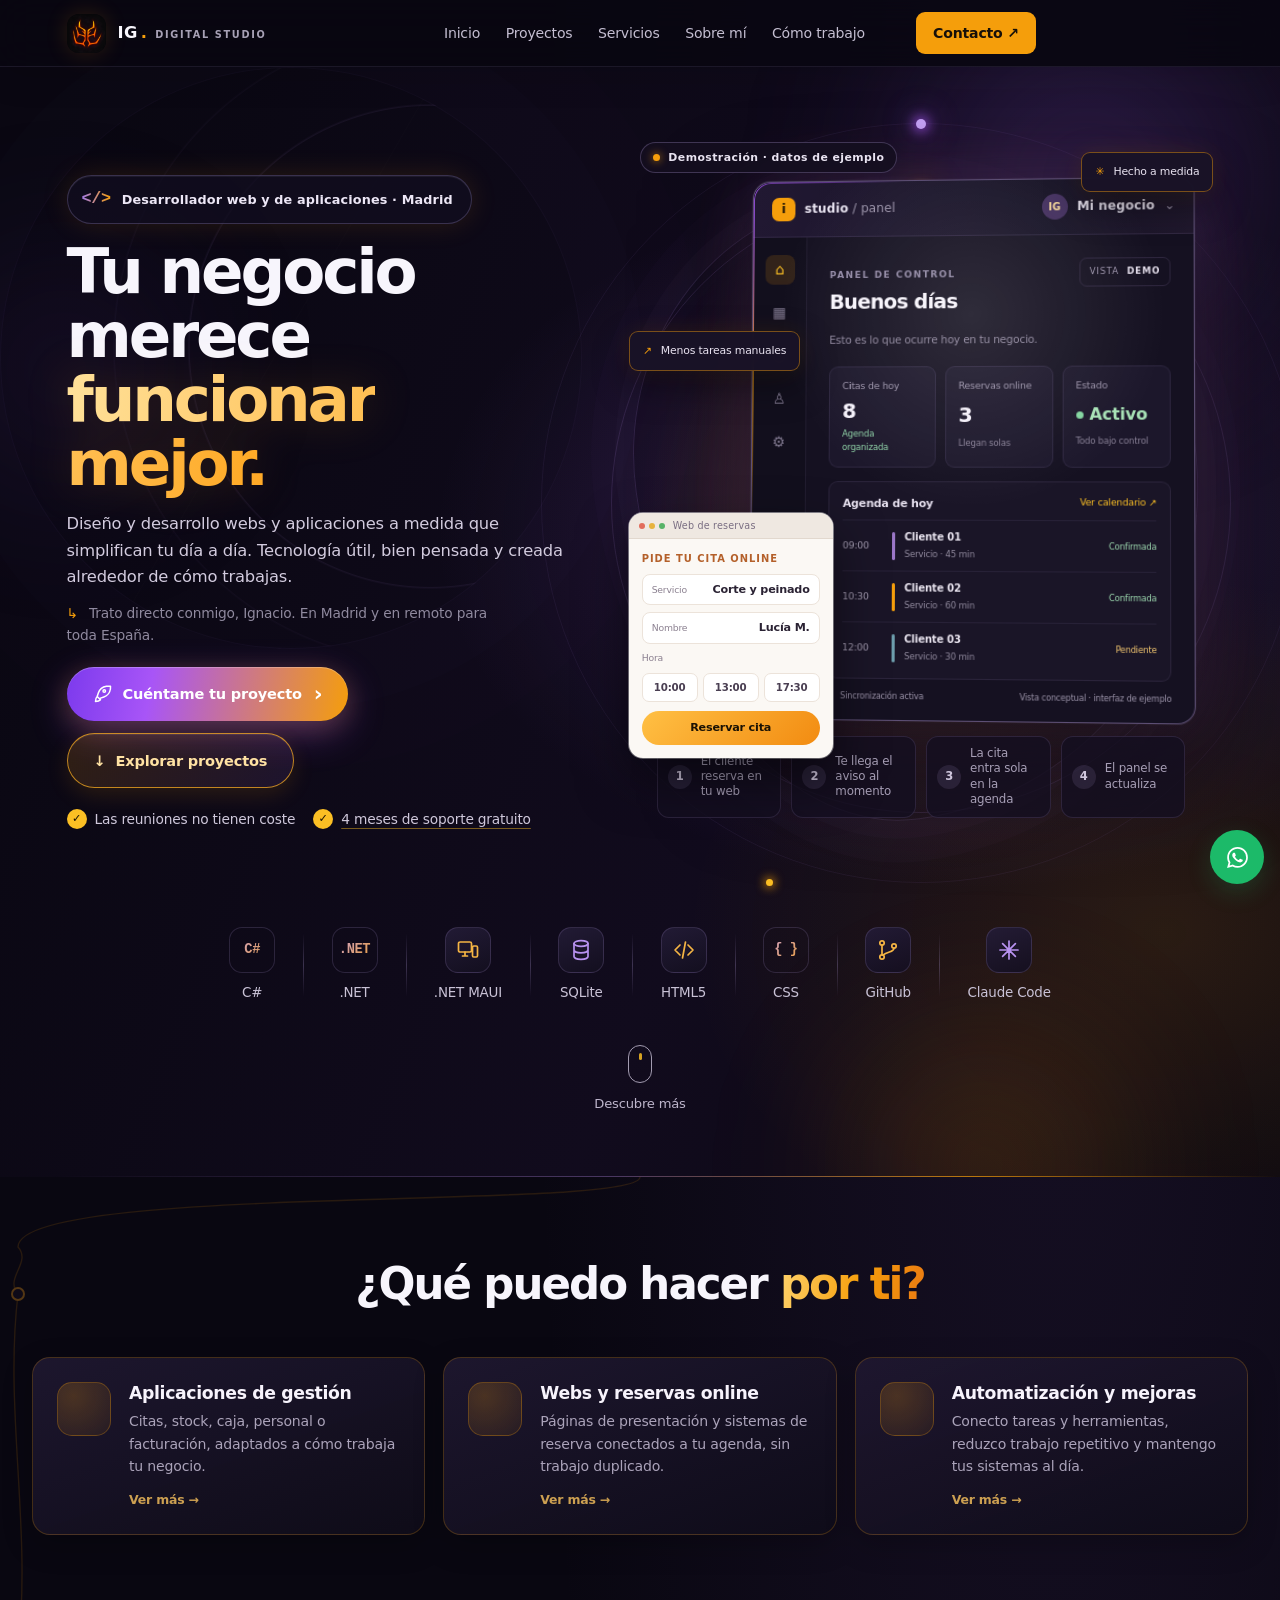
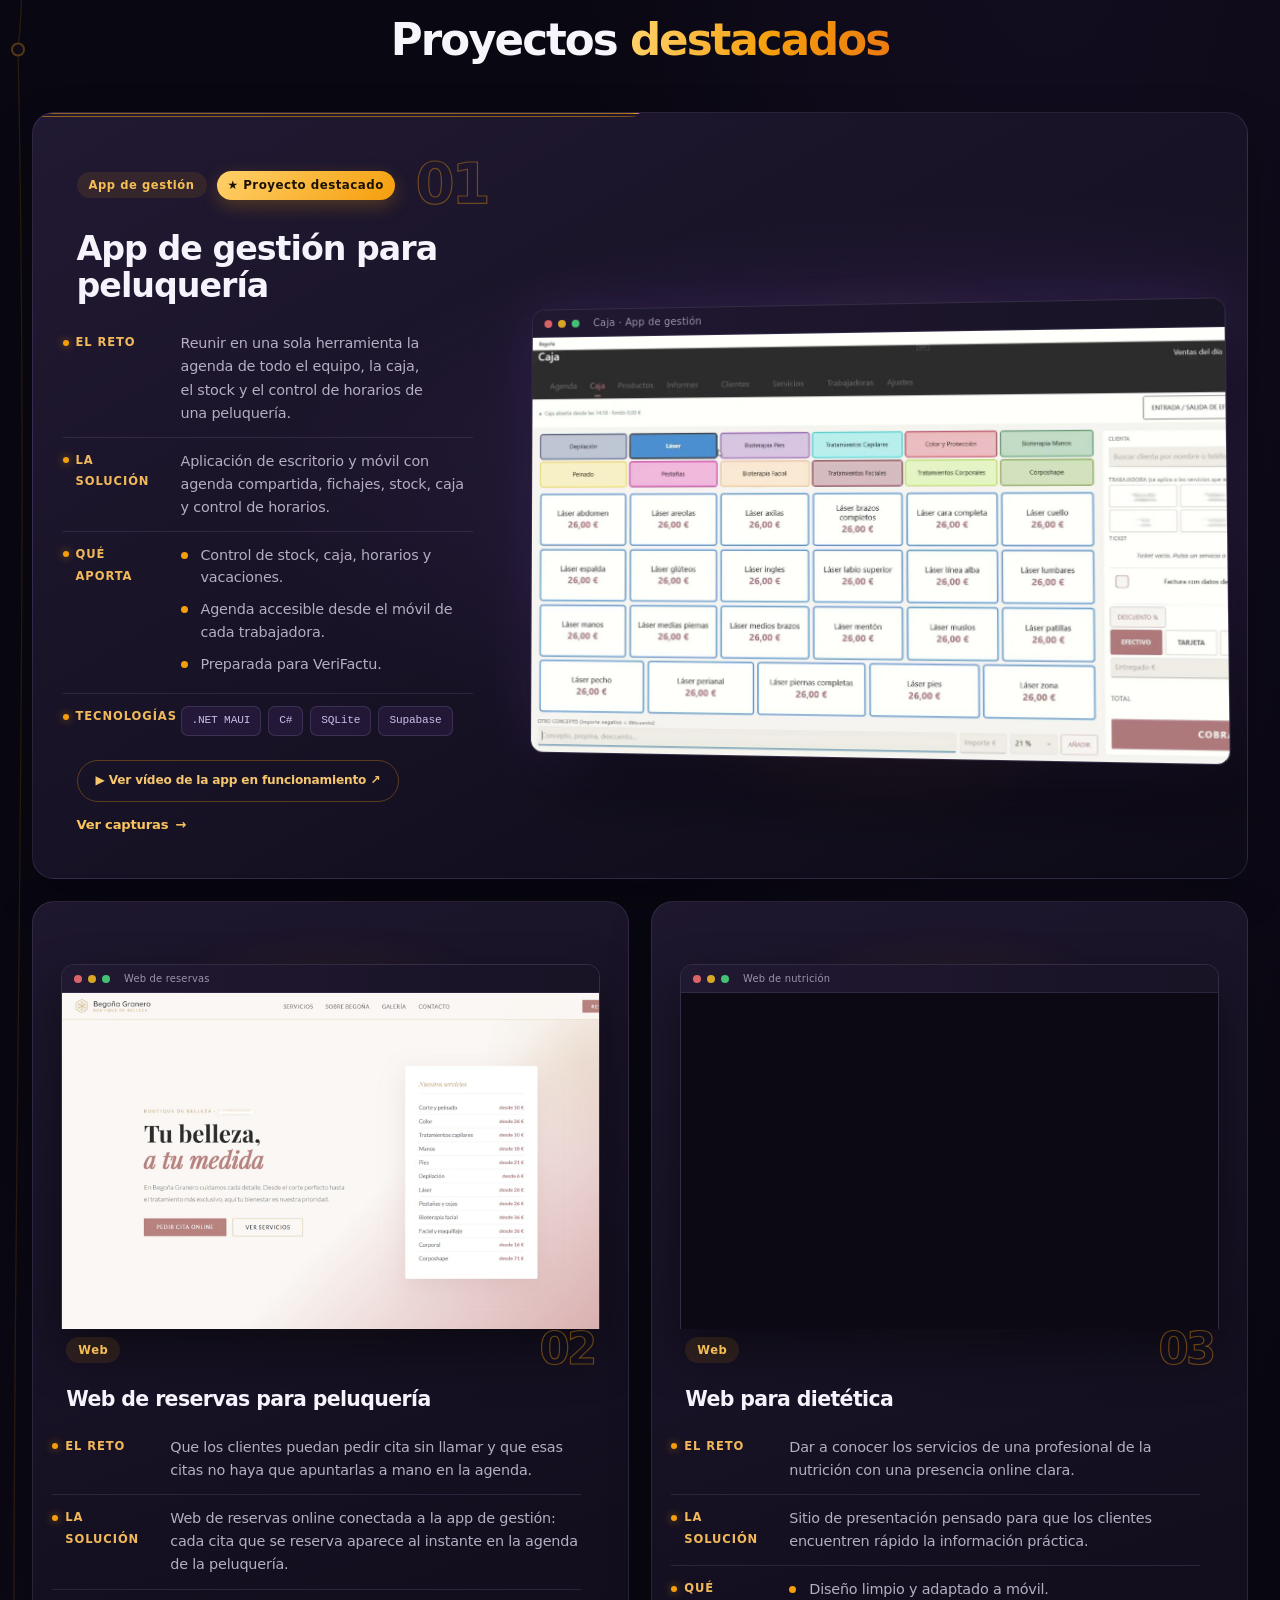
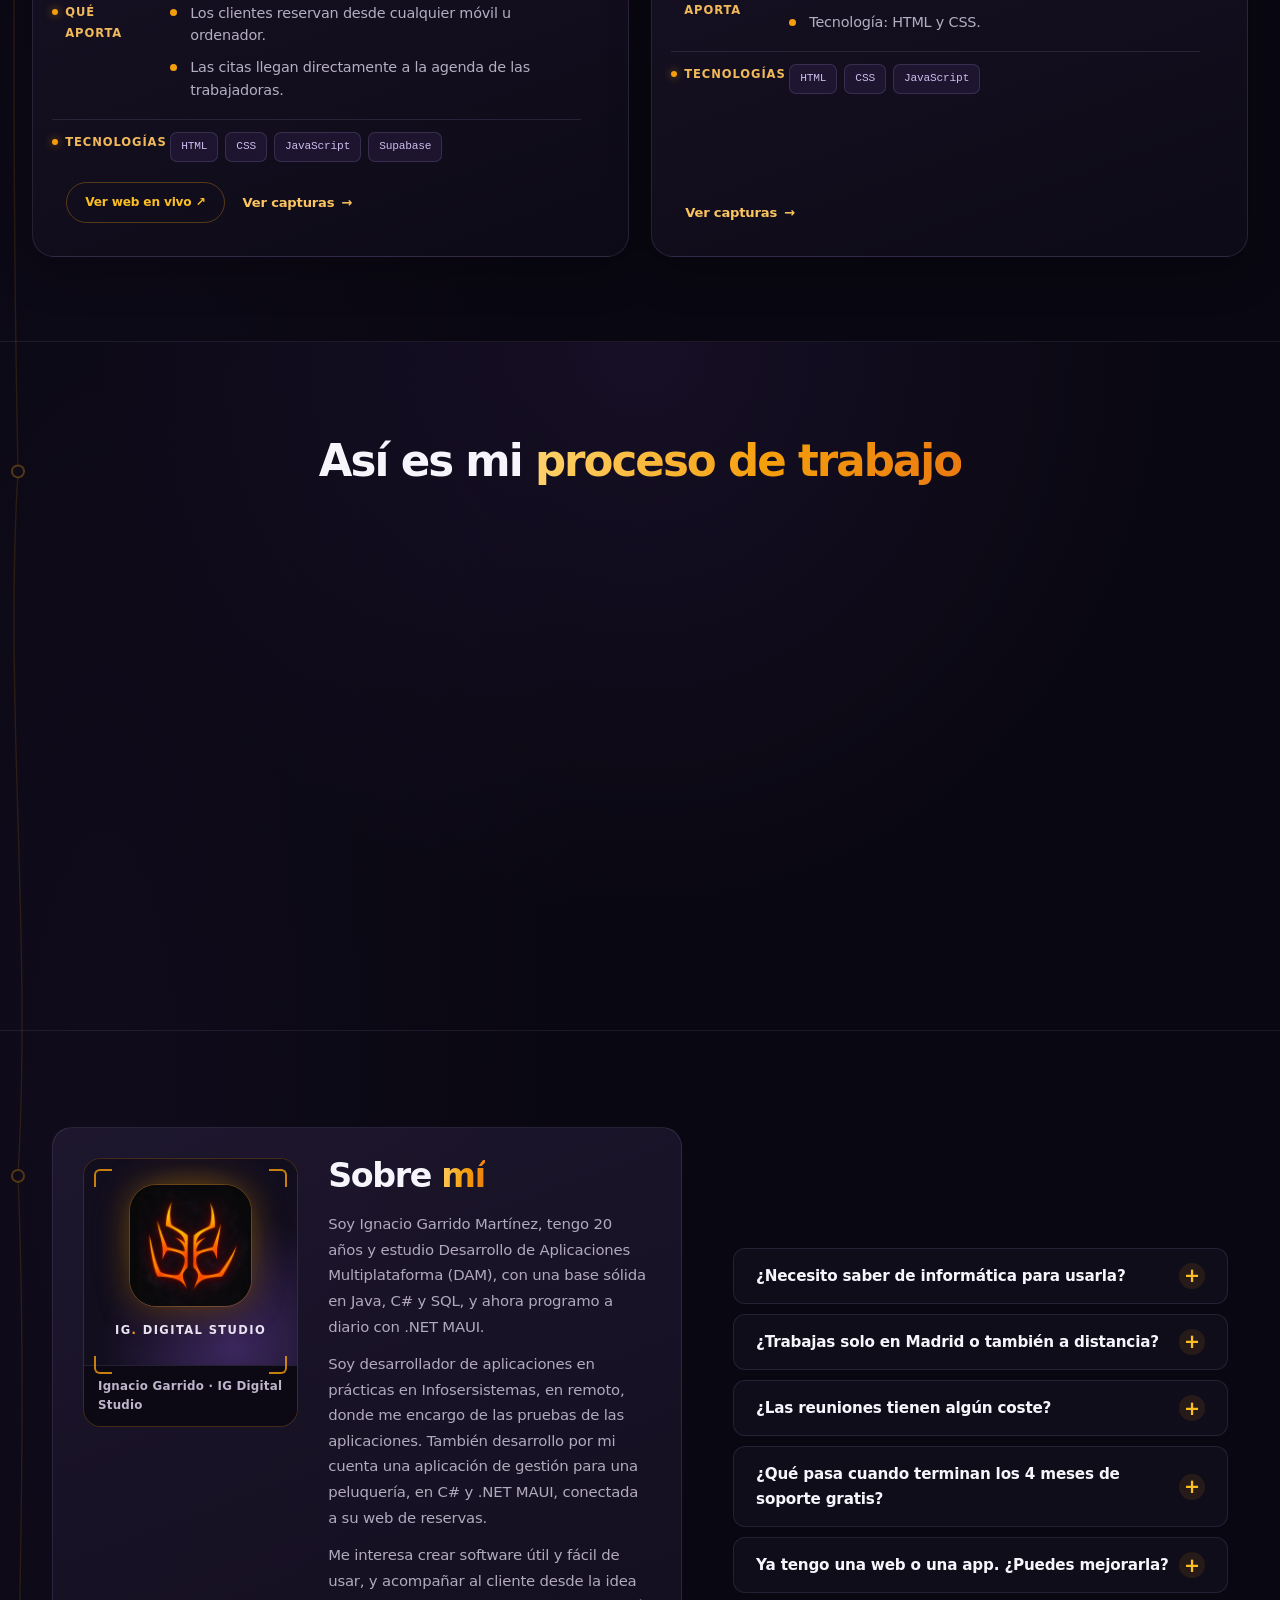
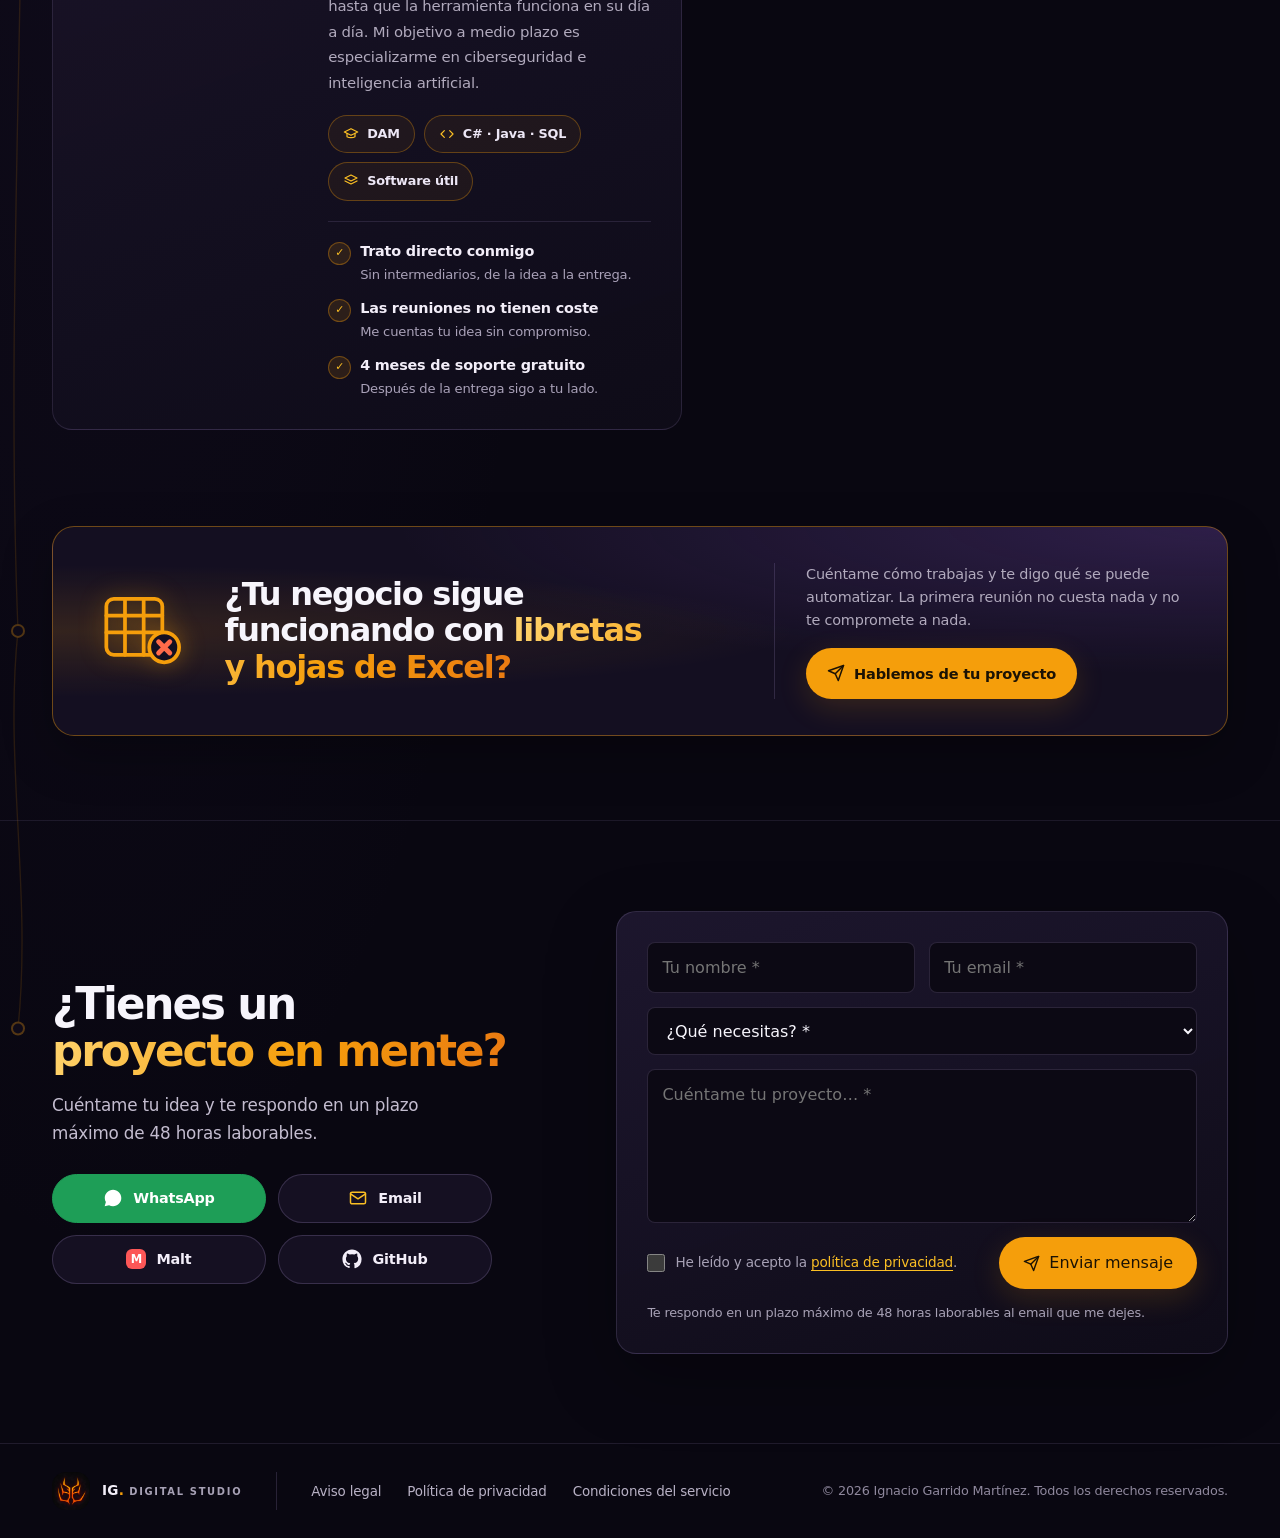
==== commit 1ddaaad2: "Web premium: hilo de luz, demo completa de reservas y casos de proyecto - Hilo de luz naranja que re" ====
--- a/index.html
+++ b/index.html
@@ -777,6 +777,7 @@
 
 </style>
 <link rel="stylesheet" href="css/portfolio-refinements.css?v=20261127-1">
+<link rel="stylesheet" href="css/premium.css?v=20261127-1">
 </head>
 <body>
 <a class="skip" href="#contenido">Saltar al contenido</a>
@@ -799,8 +800,9 @@
 <p class="hero-lead hv-in" style="--d:2">Diseño y desarrollo webs y aplicaciones a medida que simplifican tu día a día. Tecnología útil, bien pensada y creada alrededor de cómo trabajas.</p>
 <p class="zona hv-in" style="--d:3"><span aria-hidden="true">↳</span> Trato directo conmigo, Ignacio. En Madrid y en remoto para toda España.</p>
 <div class="btn-row hv-in" style="--d:4"><a class="btn btn-primary btn-vivo" href="#contacto"><svg viewBox="0 0 24 24" aria-hidden="true"><path d="M5 15c-1.5 1.3-2 4-2 6 2 0 4.7-.5 6-2m-4-4 4 4m-4-4 1.5-4.5c1.4-4.1 5.3-7.2 9.6-7.9L21 2.6l-.1 3.4c-.7 4.3-3.8 8.2-7.9 9.6L9 17m-4-2h0M9 17h0m6-8.5a1.5 1.5 0 1 1-3 0 1.5 1.5 0 0 1 3 0Z" fill="none" stroke="currentColor" stroke-width="1.8" stroke-linecap="round" stroke-linejoin="round"/></svg> Cuéntame tu proyecto <span class="btn-flecha" aria-hidden="true">›</span></a><a class="btn btn-ghost" href="#proyectos"><span aria-hidden="true">↓</span> Explorar proyectos</a></div>
+<ul class="hero-confianza hv-in" style="--d:5" aria-label="Garantías"><li>Las reuniones no tienen coste</li><li><a href="condiciones-generales.html#mantenimiento">4 meses de soporte gratuito</a></li></ul>
 </div>
-<div class="hero-visual" role="img" aria-label="Vista conceptual de una aplicación de gestión y reservas: llegan reservas online y se colocan solas en la agenda">
+<div class="hero-visual" role="img" aria-label="Demostración: un cliente reserva cita en una web, llega un aviso de nueva reserva, la cita entra sola en la agenda y se actualizan los indicadores del panel de gestión">
 <div class="visual-orbit orbit-one" aria-hidden="true"><i class="sat"></i></div><div class="visual-orbit orbit-two" aria-hidden="true"><i class="sat"></i><i class="sat sat-b"></i></div>
 <div class="app-stage" aria-hidden="true"><div class="app-float">
 <div class="app-window"><div class="app-top"><div class="app-brand"><span class="app-mark">i</span><span>studio<span class="app-muted"> / panel</span></span></div><div class="app-user"><span class="user-dot">IG</span><span>Mi negocio</span><span class="app-chevron">⌄</span></div></div>
@@ -811,7 +813,27 @@
 <div class="app-foot"><span><i></i> Sincronización activa</span><span>Vista conceptual · interfaz de ejemplo</span></div></div></div>
 <div class="app-toast" data-hv="toast"><span class="toast-ico">●</span><span><b>Nueva reserva online</b><small data-hv="toast-txt">Cliente 04 · 16:30</small></span></div>
 </div></div></div>
-<div class="float-chip chip-top" aria-hidden="true"><span>✳</span> Hecho a medida</div><div class="float-chip chip-bottom" aria-hidden="true"><span>↗</span> Menos tareas manuales</div></div>
+<div class="demo-web" aria-hidden="true">
+  <div class="dw-top"><span class="dw-dots"><i></i><i></i><i></i></span><span class="dw-url">Web de reservas</span></div>
+  <div class="dw-body">
+    <span class="dw-kicker">Pide tu cita online</span>
+    <div class="dw-campo"><small>Servicio</small><b data-demo="servicio">Corte y peinado</b></div>
+    <div class="dw-campo"><small>Nombre</small><b data-demo="nombre">Lucía M.</b></div>
+    <small class="dw-label">Hora</small>
+    <div class="dw-horas" data-demo="horas"><span>10:00</span><span>13:00</span><span>17:30</span></div>
+    <span class="dw-btn" data-demo="btn">Reservar cita</span>
+  </div>
+</div>
+<i class="demo-vuelo" aria-hidden="true"></i>
+<div class="float-chip chip-top" aria-hidden="true"><span>✳</span> Hecho a medida</div><div class="float-chip chip-bottom" aria-hidden="true"><span>↗</span> Menos tareas manuales</div>
+<div class="demo-etiqueta" aria-hidden="true"><i></i> Demostración · datos de ejemplo</div>
+<ol class="demo-pasos" aria-hidden="true">
+  <li data-paso="1"><b>1</b><span>El cliente reserva en tu web</span></li>
+  <li data-paso="2"><b>2</b><span>Te llega el aviso al momento</span></li>
+  <li data-paso="3"><b>3</b><span>La cita entra sola en la agenda</span></li>
+  <li data-paso="4"><b>4</b><span>El panel se actualiza</span></li>
+</ol>
+</div>
 </div>
 <ul class="hero-tech" aria-label="Tecnologías con las que trabajo">
 <li style="--i:0"><span class="tech-ico tech-txt">C#</span>C#</li>
@@ -859,13 +881,16 @@
         <div class="p-info">
           <div class="p-top"><span class="tag">App de gestión</span><span class="p-destacado" data-deco>★ Proyecto destacado</span><span class="p-num" data-deco aria-hidden="true">01</span></div>
           <h3>App de gestión para peluquería</h3>
-          <p>Aplicación de escritorio y móvil con agenda compartida, fichajes, stock, caja y control de horarios.</p>
-          <ul>
-            <li>Control de stock, caja, horarios y vacaciones.</li>
-            <li>Agenda accesible desde el móvil de cada trabajadora.</li>
-            <li>Preparada para VeriFactu.</li>
-          </ul>
-          <div class="p-stack" data-deco><span>.NET MAUI</span><span>C#</span><span>SQLite</span><span>Supabase</span></div>
+          <div class="p-caso">
+            <div class="caso-fila"><span class="caso-et">El reto</span><p>Reunir en una sola herramienta la agenda de todo el equipo, la caja, el stock y el control de horarios de una peluquería.</p></div>
+            <div class="caso-fila"><span class="caso-et">La solución</span><p>Aplicación de escritorio y móvil con agenda compartida, fichajes, stock, caja y control de horarios.</p></div>
+            <div class="caso-fila"><span class="caso-et">Qué aporta</span><ul>
+              <li>Control de stock, caja, horarios y vacaciones.</li>
+              <li>Agenda accesible desde el móvil de cada trabajadora.</li>
+              <li>Preparada para VeriFactu.</li>
+            </ul></div>
+            <div class="caso-fila"><span class="caso-et">Tecnologías</span><div class="p-stack"><span>.NET MAUI</span><span>C#</span><span>SQLite</span><span>Supabase</span></div></div>
+          </div>
           <div class="p-acciones"><a class="live project-video" href="https://youtu.be/jC0Qt2AbGpU" target="_blank" rel="noopener">▶ Ver vídeo de la app en funcionamiento ↗</a><span class="p-ver" data-deco>Ver capturas <span aria-hidden="true">→</span></span></div>
         </div>
         <div class="p-media"><div class="p-frame"><div class="p-bar" data-deco aria-hidden="true"><i></i><i></i><i></i><span>Caja · App de gestión</span></div>
@@ -882,12 +907,15 @@
         <div class="p-info">
           <div class="p-top"><span class="tag">Web</span><span class="p-num" data-deco aria-hidden="true">02</span></div>
           <h3>Web de reservas para peluquería</h3>
-          <p>Web de reservas online conectada a la app de gestión: cada cita que se reserva aparece al instante en la agenda de la peluquería.</p>
-          <ul>
-            <li>Los clientes reservan desde cualquier móvil u ordenador.</li>
-            <li>Las citas llegan directamente a la agenda de las trabajadoras.</li>
-          </ul>
-          <div class="p-stack" data-deco><span>HTML</span><span>CSS</span><span>JavaScript</span><span>Supabase</span></div>
+          <div class="p-caso">
+            <div class="caso-fila"><span class="caso-et">El reto</span><p>Que los clientes puedan pedir cita sin llamar y que esas citas no haya que apuntarlas a mano en la agenda.</p></div>
+            <div class="caso-fila"><span class="caso-et">La solución</span><p>Web de reservas online conectada a la app de gestión: cada cita que se reserva aparece al instante en la agenda de la peluquería.</p></div>
+            <div class="caso-fila"><span class="caso-et">Qué aporta</span><ul>
+              <li>Los clientes reservan desde cualquier móvil u ordenador.</li>
+              <li>Las citas llegan directamente a la agenda de las trabajadoras.</li>
+            </ul></div>
+            <div class="caso-fila"><span class="caso-et">Tecnologías</span><div class="p-stack"><span>HTML</span><span>CSS</span><span>JavaScript</span><span>Supabase</span></div></div>
+          </div>
           <div class="p-acciones"><a class="live" href="https://ignacio25-eng.github.io/Bego-a-granero-web/" target="_blank" rel="noopener">Ver web en vivo ↗</a><span class="p-ver" data-deco>Ver capturas <span aria-hidden="true">→</span></span></div>
         </div>
         <template class="extra">
@@ -902,12 +930,15 @@
         <div class="p-info">
           <div class="p-top"><span class="tag">Web</span><span class="p-num" data-deco aria-hidden="true">03</span></div>
           <h3>Web para dietética</h3>
-          <p>Sitio de presentación pensado para que los clientes encuentren rápido la información práctica.</p>
-          <ul>
-            <li>Diseño limpio y adaptado a móvil.</li>
-            <li>Tecnología: HTML y CSS.</li>
-          </ul>
-          <div class="p-stack" data-deco><span>HTML</span><span>CSS</span><span>JavaScript</span></div>
+          <div class="p-caso">
+            <div class="caso-fila"><span class="caso-et">El reto</span><p>Dar a conocer los servicios de una profesional de la nutrición con una presencia online clara.</p></div>
+            <div class="caso-fila"><span class="caso-et">La solución</span><p>Sitio de presentación pensado para que los clientes encuentren rápido la información práctica.</p></div>
+            <div class="caso-fila"><span class="caso-et">Qué aporta</span><ul>
+              <li>Diseño limpio y adaptado a móvil.</li>
+              <li>Tecnología: HTML y CSS.</li>
+            </ul></div>
+            <div class="caso-fila"><span class="caso-et">Tecnologías</span><div class="p-stack"><span>HTML</span><span>CSS</span><span>JavaScript</span></div></div>
+          </div>
           <div class="p-acciones"><span class="p-ver" data-deco>Ver capturas <span aria-hidden="true">→</span></span></div>
         </div>
         <template class="extra">
@@ -952,6 +983,7 @@
         <span class="px-escudo" aria-hidden="true"><svg viewBox="0 0 24 24"><path d="M12 3 4 6v6c0 5 3.4 8.3 8 9 4.6-.7 8-4 8-9V6l-8-3Z"/><path d="m8.5 12 2.5 2.5 4.5-5"/></svg></span>
         <strong>4 meses de <span>soporte gratuito</span></strong>
         <p>Para resolver dudas y corregir errores atribuibles al desarrollo original. El mantenimiento y las funciones nuevas se contratan aparte.</p>
+        <a class="px-condiciones" href="condiciones-generales.html#mantenimiento">Ver condiciones <span aria-hidden="true">→</span></a>
       </div>
     </div>
   </div>
@@ -960,7 +992,15 @@
 <section class="sx-duo">
   <div class="container duo-grid">
   <div id="sobre-mi" class="duo-sobre reveal">
-    <div class="sobre-marca" aria-hidden="true"><img src="img/logo.png" alt="" loading="lazy" decoding="async"><span>IG<b>.</b> DIGITAL STUDIO</span></div>
+    <!-- FOTO DEL SETUP: cuando tengas la foto real de tu espacio de trabajo, guárdala como img/setup.jpg
+         y sustituye el contenido de <figure class="sobre-foto"> por:
+         <img src="img/setup.jpg" alt="Mi espacio de trabajo" loading="lazy" decoding="async" width="800" height="1000">
+         y añade la clase «con-foto» a la etiqueta <figure>. El marco y la luz ya están preparados. -->
+    <figure class="sobre-foto" aria-hidden="true">
+      <span class="foto-esquina fe-1"></span><span class="foto-esquina fe-2"></span><span class="foto-esquina fe-3"></span><span class="foto-esquina fe-4"></span>
+      <div class="sobre-marca"><img src="img/logo.png" alt="" loading="lazy" decoding="async"><span>IG<b>.</b> DIGITAL STUDIO</span></div>
+      <figcaption>Ignacio Garrido · IG Digital Studio</figcaption>
+    </figure>
     <div class="sobre-texto">
       <h2 class="sx-sub">Sobre <span>mí</span></h2>
       <p>Soy Ignacio Garrido Martínez, tengo 20 años y estudio Desarrollo de Aplicaciones Multiplataforma (DAM), con una base sólida en Java, C# y SQL, y ahora programo a diario con .NET MAUI.</p>
@@ -971,6 +1011,11 @@
         <span><svg viewBox="0 0 24 24" aria-hidden="true"><path d="m8 7-5 5 5 5M16 7l5 5-5 5"/></svg> C# · Java · SQL</span>
         <span><svg viewBox="0 0 24 24" aria-hidden="true"><path d="m12 3 9 4.5-9 4.5-9-4.5L12 3Z"/><path d="m3 12 9 4.5 9-4.5"/></svg> Software útil</span>
       </div>
+      <ul class="sobre-confianza" aria-label="Cómo trabajo contigo">
+        <li><b>Trato directo conmigo</b><span>Sin intermediarios, de la idea a la entrega.</span></li>
+        <li><b>Las reuniones no tienen coste</b><span>Me cuentas tu idea sin compromiso.</span></li>
+        <li><b>4 meses de soporte gratuito</b><span>Después de la entrega sigo a tu lado.</span></li>
+      </ul>
     </div>
   </div>
 
@@ -1046,7 +1091,7 @@
       <h2>¿Tienes un <span>proyecto en mente?</span></h2>
       <p>Cuéntame tu idea y te respondo en un plazo máximo de 48 horas laborables.</p>
       <div class="canales">
-        <a class="canal" href="https://wa.me/34640169734?text=Hola%2C%20te%20he%20visto%20por%20la%20web%20y%20me%20gustar%C3%ADa%20hacer%20un%20proyecto%20contigo." target="_blank" rel="noopener"><svg class="c-wa" viewBox="0 0 24 24" aria-hidden="true"><path d="M12.04 2C6.58 2 2.13 6.45 2.13 11.91c0 1.75.46 3.45 1.32 4.95L2 22l5.25-1.38a9.9 9.9 0 0 0 4.79 1.22h.01c5.46 0 9.91-4.45 9.91-9.91C22 6.45 17.5 2 12.04 2zm4.52 11.99c-.25-.12-1.47-.72-1.69-.81-.23-.08-.39-.12-.56.12-.17.25-.64.81-.78.97-.14.17-.29.19-.54.06-.25-.12-1.05-.39-2-1.23-.74-.66-1.24-1.47-1.38-1.72-.14-.25-.02-.38.11-.5.11-.11.25-.29.37-.43.12-.14.17-.25.25-.41.08-.17.04-.31-.02-.43-.06-.12-.56-1.34-.76-1.84-.2-.48-.41-.42-.56-.43h-.48c-.17 0-.43.06-.66.31-.23.25-.87.85-.87 2.07 0 1.22.89 2.4 1.01 2.56.12.17 1.75 2.67 4.24 3.74.59.26 1.05.41 1.41.52.59.19 1.13.16 1.56.1.48-.07 1.47-.6 1.67-1.18.21-.58.21-1.07.14-1.18-.06-.11-.22-.17-.47-.29z"/></svg>WhatsApp</a>
+        <a class="canal canal-wa" href="https://wa.me/34640169734?text=Hola%2C%20te%20he%20visto%20por%20la%20web%20y%20me%20gustar%C3%ADa%20hacer%20un%20proyecto%20contigo." target="_blank" rel="noopener"><svg class="c-wa" viewBox="0 0 24 24" aria-hidden="true"><path d="M12.04 2C6.58 2 2.13 6.45 2.13 11.91c0 1.75.46 3.45 1.32 4.95L2 22l5.25-1.38a9.9 9.9 0 0 0 4.79 1.22h.01c5.46 0 9.91-4.45 9.91-9.91C22 6.45 17.5 2 12.04 2zm4.52 11.99c-.25-.12-1.47-.72-1.69-.81-.23-.08-.39-.12-.56.12-.17.25-.64.81-.78.97-.14.17-.29.19-.54.06-.25-.12-1.05-.39-2-1.23-.74-.66-1.24-1.47-1.38-1.72-.14-.25-.02-.38.11-.5.11-.11.25-.29.37-.43.12-.14.17-.25.25-.41.08-.17.04-.31-.02-.43-.06-.12-.56-1.34-.76-1.84-.2-.48-.41-.42-.56-.43h-.48c-.17 0-.43.06-.66.31-.23.25-.87.85-.87 2.07 0 1.22.89 2.4 1.01 2.56.12.17 1.75 2.67 4.24 3.74.59.26 1.05.41 1.41.52.59.19 1.13.16 1.56.1.48-.07 1.47-.6 1.67-1.18.21-.58.21-1.07.14-1.18-.06-.11-.22-.17-.47-.29z"/></svg>WhatsApp</a>
         <a class="canal" href="mailto:ignaciog2006@gmail.com"><svg class="c-linea" viewBox="0 0 24 24" aria-hidden="true"><rect x="3" y="5" width="18" height="14" rx="2"/><path d="m3 7 9 6 9-6"/></svg>Email</a>
         <a class="canal" href="https://www.malt.com/profile/ignaciogarrido" target="_blank" rel="noopener"><span class="c-malt" aria-hidden="true">M</span>Malt</a>
         <a class="canal" href="https://github.com/Ignacio25-eng" target="_blank" rel="noopener"><svg class="c-gh" viewBox="0 0 24 24" aria-hidden="true"><path d="M12 .5C5.65.5.5 5.65.5 12a11.5 11.5 0 0 0 7.86 10.92c.58.1.79-.25.79-.56v-2c-3.2.7-3.87-1.37-3.87-1.37-.52-1.33-1.28-1.68-1.28-1.68-1.05-.72.08-.7.08-.7 1.16.08 1.77 1.19 1.77 1.19 1.03 1.77 2.7 1.26 3.36.96.1-.75.4-1.26.73-1.55-2.55-.29-5.24-1.28-5.24-5.69 0-1.26.45-2.29 1.19-3.1-.12-.29-.52-1.46.11-3.05 0 0 .97-.31 3.17 1.18a11 11 0 0 1 5.77 0c2.2-1.49 3.17-1.18 3.17-1.18.63 1.59.23 2.76.11 3.05.74.81 1.19 1.84 1.19 3.1 0 4.42-2.7 5.4-5.26 5.68.41.36.78 1.06.78 2.14v3.17c0 .31.21.67.8.56A11.5 11.5 0 0 0 23.5 12C23.5 5.65 18.35.5 12 .5Z"/></svg>GitHub</a>
@@ -1392,8 +1437,21 @@
       hero.addEventListener('pointerleave', () => { objX = 0; objY = 0; if (!frame) frame = requestAnimationFrame(paso); });
     }
 
-    // 2) Reservas que llegan solas: aviso, fila nueva en la agenda y contadores que suben
+    // 2) La demostración completa, en 4 pasos que se ven en la franja de abajo:
+    //    1. el cliente reserva en la web · 2. llega el aviso · 3. la cita entra en la agenda · 4. el panel se actualiza
     const lista = hero.querySelector('[data-hv="agenda"]');
+    const pasos = [...hero.querySelectorAll('.demo-pasos li')];
+    const dwServicio = hero.querySelector('[data-demo="servicio"]');
+    const dwNombre = hero.querySelector('[data-demo="nombre"]');
+    const dwHoras = hero.querySelector('[data-demo="horas"]');
+    const dwBtn = hero.querySelector('[data-demo="btn"]');
+    const vuelo = hero.querySelector('.demo-vuelo');
+    const marcarPaso = (num) => pasos.forEach((p) => {
+      const k = +p.dataset.paso;
+      p.classList.toggle('activo', k === num);
+      p.classList.toggle('hecho', k < num);
+    });
+    const otrasHoras = ['10:00', '11:30', '12:30', '16:00', '17:30', '19:00'];
     const toast = hero.querySelector('[data-hv="toast"]');
     const toastTxt = hero.querySelector('[data-hv="toast-txt"]');
     const citas = hero.querySelector('[data-hv="citas"]');
@@ -1428,12 +1486,51 @@
       el.classList.remove('sube'); void el.offsetWidth; el.classList.add('sube');
     };
 
+    // El punto de luz viaja del botón «Reservar» de la web hasta la agenda del panel (Web Animations, solo transform)
+    const volar = () => {
+      if (!vuelo || !vuelo.animate || getComputedStyle(vuelo).display === 'none') return;
+      const base = visual.getBoundingClientRect();
+      const a = dwBtn.getBoundingClientRect(), b = lista.getBoundingClientRect();
+      const x0 = a.left + a.width / 2 - base.left, y0 = a.top + a.height / 2 - base.top;
+      const x1 = b.left + b.width * 0.55 - base.left, y1 = b.top + b.height * 0.85 - base.top;
+      const cx = (x0 + x1) / 2, cy = Math.min(y0, y1) - 70;
+      const punto = (t) => {   // curva de Bézier cuadrática
+        const u = 1 - t;
+        return `translate(${u * u * x0 + 2 * u * t * cx + t * t * x1}px, ${u * u * y0 + 2 * u * t * cy + t * t * y1}px)`;
+      };
+      vuelo.animate([0, .2, .4, .6, .8, 1].map((t) => ({ transform: punto(t), opacity: t === 1 ? 0 : 1 })),
+        { duration: 750, easing: 'cubic-bezier(.45,.05,.35,1)' });
+    };
+
+    // Paso 1 en la web de reservas: se rellena, se elige la hora y se pulsa «Reservar»
+    const prepararWeb = (hora, nombre, servicio) => {
+      dwServicio.textContent = servicio.split(' · ')[0];
+      dwNombre.textContent = nombre;
+      const libres = otrasHoras.filter((h) => h !== hora);
+      const opciones = [libres[n % libres.length], hora, libres[(n + 3) % libres.length]];
+      dwHoras.innerHTML = opciones.map((h) => `<span>${h}</span>`).join('');
+      dwBtn.textContent = 'Reservar cita';
+      dwBtn.classList.remove('pulsado', 'hecho');
+    };
+
     const nuevaReserva = () => {
       const [hora, nombre, servicio] = reservas[n % reservas.length];
+      prepararWeb(hora, nombre, servicio);
+      marcarPaso(1);
+      setTimeout(() => dwHoras.children[1].classList.add('elegida'), 500);
+      setTimeout(() => { dwBtn.classList.add('pulsado'); dwBtn.textContent = 'Reservando…'; }, 1150);
+      setTimeout(() => { dwBtn.classList.remove('pulsado'); dwBtn.classList.add('hecho'); dwBtn.textContent = '✓ Cita reservada'; volar(); }, 1700);
+      setTimeout(llegaAviso, 2350, hora, nombre, servicio);
+    };
+
+    // Pasos 2, 3 y 4 en el panel
+    const llegaAviso = (hora, nombre, servicio) => {
+      marcarPaso(2);
       toastTxt.textContent = `${nombre} · ${hora}`;
       toast.classList.add('ver');
 
       setTimeout(() => {
+        marcarPaso(3);
         const fila = document.createElement('div');
         fila.className = 'agenda-row nueva';
         fila.innerHTML = `<time>${hora}</time><i class="agenda-bar ${barras[n % barras.length]}"></i><span><b>${nombre}</b><small>${servicio}</small></span><em>Confirmada</em>`;
@@ -1443,21 +1540,24 @@
           primera.classList.add('sale');
           setTimeout(() => { primera.remove(); fijarAltura(); }, 600);
         }
-        numCitas = numCitas >= 14 ? 8 : numCitas + 1;
-        numWeb = numWeb >= 9 ? 3 : numWeb + 1;
-        subir(citas, numCitas);
-        subir(web, numWeb);
-        nota.textContent = '+1 nueva ahora';
-        setTimeout(() => { nota.textContent = 'Agenda organizada'; }, 2200);
+        setTimeout(() => {
+          marcarPaso(4);
+          numCitas = numCitas >= 14 ? 8 : numCitas + 1;
+          numWeb = numWeb >= 9 ? 3 : numWeb + 1;
+          subir(citas, numCitas);
+          subir(web, numWeb);
+          nota.textContent = '+1 nueva ahora';
+          setTimeout(() => { nota.textContent = 'Agenda organizada'; }, 2200);
+        }, 650);
         n++;
-      }, 850);
-
-      setTimeout(() => toast.classList.remove('ver'), 2900);
+      }, 900);
+
+      setTimeout(() => toast.classList.remove('ver'), 2700);
     };
 
     const programar = () => {
       clearTimeout(timer);
-      if (activo && !document.hidden) timer = setTimeout(() => { nuevaReserva(); programar(); }, 4600);
+      if (activo && !document.hidden) timer = setTimeout(() => { nuevaReserva(); programar(); }, 7200);
     };
 
     // Solo trabaja mientras el inicio se ve en pantalla y la pestaña está abierta
@@ -1465,8 +1565,10 @@
       new IntersectionObserver(([e]) => { activo = e.isIntersecting; programar(); }, { threshold: 0.15 }).observe(hero);
     }
     document.addEventListener('visibilitychange', programar);
-    setTimeout(programar, 1800);   // la primera llega cuando ya ha terminado la entrada
+    // La primera empieza cuando ya ha terminado la entrada; después, una cada 7,2 s
+    setTimeout(() => { if (activo && !document.hidden) nuevaReserva(); programar(); }, 1900);
   })();
 </script>
+<script src="js/premium.js?v=20261127-1"></script>
 </body>
 </html>
--- a/css/premium.css
+++ b/css/premium.css
@@ -0,0 +1,275 @@
+/* ════════════════════════════════════════════════════════════════════════
+   IG Digital Studio · capa «premium»
+   Se carga la última: manda sobre index.html y portfolio-refinements.css.
+   Colores de la marca: negro morado #090711, morados #1C1530 / #7C4DBE, naranja #F59E0B / #FBBF24.
+   Índice: 0 Base · 1 Hilo de luz · 2 Demo del inicio · 3 Títulos · 4 Servicios · 5 Proyectos
+           6 Proceso · 7 Sobre mí y preguntas · 8 Llamadas a la acción y contacto · 9 Ancho grande
+           10 Tablet y móvil · 11 Reducir movimiento
+   ════════════════════════════════════════════════════════════════════════ */
+
+:root {
+  --ig-naranja: #F59E0B;
+  --ig-naranja-claro: #FBBF24;
+  --ig-morado: #7C4DBE;
+  --ig-linea: rgba(167, 146, 205, .16);
+  --ig-panel: linear-gradient(160deg, rgba(31, 24, 48, .94), rgba(15, 12, 25, .97));
+  --ig-suave: cubic-bezier(.2, .8, .2, 1);
+}
+
+/* ── 0 · Base ─────────────────────────────────────────────────────────── */
+main#contenido { position: relative; }
+.btn { transition: transform .2s var(--ig-suave), box-shadow .25s, background .25s, border-color .25s, color .2s; }
+.btn:active { transform: translateY(1px) scale(.97) !important; }
+.sx-curva { display: none; }                         /* la sustituye el hilo de luz */
+
+/* ── 1 · Hilo de luz ──────────────────────────────────────────────────── */
+.ig-hilo { position: absolute; inset: 0; z-index: 0; pointer-events: none; overflow: hidden; }
+.ig-hilo svg { position: absolute; top: 0; left: 0; overflow: visible; }
+.ig-hilo path { fill: none; stroke-linecap: round; stroke-linejoin: round; }
+.hilo-base { stroke: rgba(245, 158, 11, .13); stroke-width: 1.4; }
+.hilo-brillo { stroke: rgba(245, 158, 11, .16); stroke-width: 7; }
+.hilo-luz { stroke: #F8A92A; stroke-width: 1.8; }
+.hilo-cabeza { position: absolute; top: -5px; left: -5px; width: 10px; height: 10px; border-radius: 50%; opacity: 0;
+  background: #FFE0A3; box-shadow: 0 0 0 3px rgba(245, 158, 11, .28), 0 0 16px 4px rgba(245, 158, 11, .55);
+  transition: opacity .3s; will-change: transform; }
+.hilo-nodo { position: absolute; top: -7px; left: -7px; width: 14px; height: 14px; border-radius: 50%;
+  background: #0E0A18; border: 2px solid rgba(245, 158, 11, .3); transition: border-color .4s, box-shadow .4s, background .4s; }
+.hilo-nodo::after { content: ""; position: absolute; inset: 3px; border-radius: 50%; background: transparent; transition: background .4s; }
+.hilo-nodo.on { border-color: var(--ig-naranja); box-shadow: 0 0 12px rgba(245, 158, 11, .55); animation: nodoPop .55s var(--ig-suave); }
+.hilo-nodo.on::after { background: var(--ig-naranja-claro); }
+@keyframes nodoPop { 0% { scale: .6; } 60% { scale: 1.35; } 100% { scale: 1; } }
+
+/* ── 2 · Demo del inicio ──────────────────────────────────────────────── */
+.hero-confianza { list-style: none; display: flex; flex-wrap: wrap; gap: 8px 18px; margin: 20px 0 0; padding: 0; }
+.hero-confianza li { display: inline-flex; align-items: center; gap: 8px; color: #CFC8DB; font-size: .86rem; font-weight: 500; }
+.hero-confianza li::before { content: "✓"; width: 20px; height: 20px; display: grid; place-items: center; border-radius: 50%; flex: none;
+  font-size: .7rem; font-weight: 800; color: #1B1204; background: var(--ig-naranja-claro); }
+.hero-confianza a { color: inherit; text-decoration: underline; text-decoration-color: rgba(251, 191, 36, .45); text-underline-offset: 4px; }
+.hero-confianza a:hover { color: var(--ig-naranja-claro); }
+
+/* La web de reservas donde «reserva» el cliente */
+.demo-web { position: absolute; z-index: 9; left: -1%; bottom: 112px; width: 228px; border-radius: 14px; overflow: hidden;
+  background: #FBF8F4; color: #2A2233; box-shadow: 0 22px 50px rgba(0, 0, 0, .5), 0 0 0 1px rgba(255, 255, 255, .5);
+  translate: calc(var(--mx, 0) * -22px) calc(var(--my, 0) * -16px);
+  animation: hvAparece .8s ease 1.4s both, demoSube .9s var(--ig-suave) 1.4s both; }
+@keyframes demoSube { from { transform: translateY(24px); } to { transform: none; } }
+.dw-top { display: flex; align-items: center; gap: 8px; height: 26px; padding: 0 10px; background: #EFE8E1; border-bottom: 1px solid #E2D8CE; }
+.dw-dots { display: flex; gap: 4px; }
+.dw-dots i { width: 6px; height: 6px; border-radius: 50%; background: #E26D5C; }
+.dw-dots i:nth-child(2) { background: #E7B33E; }
+.dw-dots i:nth-child(3) { background: #58B368; }
+.dw-url { font-size: .6rem; color: #7A6E82; letter-spacing: .02em; }
+.dw-body { display: grid; gap: 7px; padding: 12px 13px 13px; }
+.dw-kicker { font-size: .62rem; font-weight: 800; letter-spacing: .1em; text-transform: uppercase; color: #B4602A; }
+.dw-campo { display: flex; justify-content: space-between; align-items: baseline; gap: 8px; padding: 6px 9px; border-radius: 8px; background: #fff; border: 1px solid #ECE3DA; }
+.dw-campo small, .dw-label { font-size: .58rem; color: #8B8090; }
+.dw-campo b { font-size: .7rem; color: #2A2233; text-align: right; }
+.dw-horas { display: grid; grid-template-columns: repeat(3, 1fr); gap: 5px; }
+.dw-horas span { padding: 5px 0; text-align: center; border-radius: 7px; font-size: .64rem; font-weight: 600; color: #4A3F52; background: #fff; border: 1px solid #ECE3DA;
+  transition: background .25s, color .25s, border-color .25s, transform .25s var(--ig-suave); }
+.dw-horas span.elegida { background: #2A2233; color: #FFD27A; border-color: #2A2233; transform: scale(1.06); }
+.dw-btn { margin-top: 2px; padding: 8px 0; text-align: center; border-radius: 999px; font-size: .7rem; font-weight: 800; color: #1B1204;
+  background: linear-gradient(135deg, #FFC044, #F28B11); transition: transform .2s var(--ig-suave), background .3s, color .3s; }
+.dw-btn.pulsado { transform: scale(.93); }
+.dw-btn.hecho { background: #2F9E5B; color: #fff; }
+
+/* El punto que viaja de la web al panel */
+.demo-vuelo { position: absolute; z-index: 12; left: -7px; top: -7px; width: 14px; height: 14px; border-radius: 50%; opacity: 0; pointer-events: none;
+  background: #FFE0A3; box-shadow: 0 0 0 4px rgba(245, 158, 11, .3), 0 0 22px 6px rgba(245, 158, 11, .6); }
+
+/* Etiqueta clara de demostración */
+.demo-etiqueta { position: absolute; z-index: 9; top: 12px; left: 2%; display: inline-flex; align-items: center; gap: 8px; padding: 6px 12px;
+  border-radius: 999px; font-size: .68rem; font-weight: 700; letter-spacing: .04em; color: #E9E3F1;
+  background: rgba(20, 15, 32, .9); border: 1px solid rgba(167, 146, 205, .3); animation: hvAparece .8s ease 1.2s both; }
+.demo-etiqueta i { width: 7px; height: 7px; border-radius: 50%; background: var(--ig-naranja); box-shadow: 0 0 8px rgba(245, 158, 11, .8); animation: hvPulsoTxt 1.2s ease-in-out infinite alternate; }
+
+/* El panel se corre a la derecha y la web de reservas ocupa el hueco de la izquierda:
+   así no tapa la agenda ni los contadores, que es donde pasa la demo */
+@media (min-width: 1101px) {
+  .hero-vivo .app-stage { margin-left: 19%; }
+  .demo-web { left: 0; bottom: 118px; width: 204px; }
+  .hero-vivo .hero-visual .chip-bottom { left: 0; right: auto; top: 27%; bottom: auto; }
+}
+.hero-vivo .hero-visual .chip-top { top: 3%; right: 0; }
+
+/* Los 4 pasos de la demo */
+.demo-pasos { position: relative; z-index: 8; list-style: none; margin: 26px 0 0; padding: 0; display: grid; grid-template-columns: repeat(4, minmax(0, 1fr)); gap: 10px;
+  animation: hvAparece .8s ease 1.6s both; }
+.demo-pasos li { position: relative; display: flex; align-items: center; gap: 9px; padding: 9px 10px; border-radius: 12px; min-width: 0;
+  background: rgba(20, 15, 32, .78); border: 1px solid var(--ig-linea); color: #A79FB6; font-size: .74rem; line-height: 1.3;
+  transition: border-color .35s, color .35s, background .35s; }
+.demo-pasos b { flex: none; width: 24px; height: 24px; display: grid; place-items: center; border-radius: 50%; font-size: .72rem;
+  color: #CFC6DD; background: rgba(167, 146, 205, .14); transition: background .35s, color .35s, box-shadow .35s; }
+.demo-pasos li.activo { border-color: rgba(245, 158, 11, .7); color: #F5EFFA; background: rgba(42, 30, 20, .7); }
+.demo-pasos li.activo b { color: #1B1204; background: var(--ig-naranja-claro); box-shadow: 0 0 14px rgba(245, 158, 11, .55); }
+.demo-pasos li.hecho { color: #CFC8DB; }
+.demo-pasos li.hecho b { color: #0F2A1A; background: #7BD6A0; }
+/* La cita que sale de la agenda se recorta mientras se cierra (si no, su texto pisa a la siguiente) */
+.hero-vivo .agenda-row { overflow: hidden; }
+
+/* ── 3 · Títulos de sección: una raya de luz que nace debajo, como el hilo ── */
+.sx-titulo::after { content: ""; display: block; width: 72px; height: 2px; margin: 16px auto 0; border-radius: 2px;
+  background: linear-gradient(90deg, transparent, var(--ig-naranja), transparent); transform: scaleX(0); transition: transform .9s var(--ig-suave) .25s; }
+.sx-titulo.in::after, html:not(.js) .sx-titulo::after { transform: scaleX(1); }
+
+/* ── 4 · Servicios ────────────────────────────────────────────────────── */
+.svc { box-shadow: 0 10px 30px rgba(0, 0, 0, .22); overflow: hidden; isolation: isolate; }
+.svc::before { content: ""; position: absolute; inset: 0; z-index: -1; opacity: 0; transition: opacity .4s;
+  background: radial-gradient(380px circle at 0% 0%, rgba(245, 158, 11, .1), transparent 60%); }
+.svc:hover::before, .svc:focus-visible::before { opacity: 1; }
+.svc:hover, .svc:focus-visible { box-shadow: 0 18px 44px rgba(0, 0, 0, .32); }
+.svc-grid .svc:nth-child(1) { transition-delay: 0s; }
+.svc-grid .svc:nth-child(2) { transition-delay: .14s; }
+.svc-grid .svc:nth-child(3) { transition-delay: .28s; }
+.svc-grid .svc.in:hover { transition-delay: 0s; }
+/* El icono se dibuja al aparecer la tarjeta */
+.js .svc-ico svg *, .js .px-ico svg *, .js .px-escudo svg * { stroke-dasharray: 100; stroke-dashoffset: 100; transition: stroke-dashoffset 1.3s cubic-bezier(.6, 0, .2, 1); }
+.js .svc.in .svc-ico svg * { stroke-dashoffset: 0; transition-delay: .45s; }
+.js .svc-grid .svc:nth-child(2).in .svc-ico svg * { transition-delay: .6s; }
+.js .svc-grid .svc:nth-child(3).in .svc-ico svg * { transition-delay: .75s; }
+.js .px-paso.in .px-ico svg *, .js .px-soporte.in .px-escudo svg * { stroke-dashoffset: 0; transition-delay: .4s; }
+.svc:hover .svc-ico { border-color: rgba(245, 158, 11, .55); }
+.svc-ico { transition: border-color .3s, transform .4s var(--ig-suave); }
+.svc:hover .svc-ico { transform: rotate(-6deg) scale(1.06); }
+
+/* ── 5 · Proyectos: reto · solución · qué aporta · tecnologías ───────── */
+.p-caso { display: grid; gap: 12px; margin-top: 2px; }
+.caso-fila { display: grid; grid-template-columns: 104px minmax(0, 1fr); gap: 14px; align-items: start; padding-top: 12px; border-top: 1px solid var(--ig-linea); }
+.caso-fila:first-child { border-top: 0; padding-top: 0; }
+#proyectos .projects-bento .tag { font-size: .72rem; }
+.p-destacado { font-size: .74rem; }
+.caso-et { position: relative; padding-left: 13px; font-size: .72rem; font-weight: 800; letter-spacing: .08em; text-transform: uppercase; color: #F2B95A; line-height: 1.9; }
+.caso-et::before { content: ""; position: absolute; left: 0; top: .62em; width: 6px; height: 6px; border-radius: 50%; background: var(--ig-naranja); box-shadow: 0 0 8px rgba(245, 158, 11, .6); }
+#proyectos .projects-bento .caso-fila p, #proyectos .projects-bento .caso-fila ul { font-size: .9rem; line-height: 1.6; color: #B5AEC2; }
+#proyectos .projects-bento .caso-fila ul { gap: 4px; }
+.caso-fila .p-stack { margin-top: 0; }
+/* Aparición: la captura entra desde abajo y las filas del caso, una a una */
+.js #proyectos .projects-bento .project .p-frame { opacity: 0; translate: 0 34px; transition: opacity .9s ease .15s, translate 1s var(--ig-suave) .15s, transform .6s var(--ig-suave), box-shadow .5s; }
+.js #proyectos .projects-bento .project.in .p-frame { opacity: 1; translate: 0 0; }
+.js #proyectos .caso-fila { opacity: 0; translate: -14px 0; transition: opacity .6s ease, translate .7s var(--ig-suave); }
+.js #proyectos .project.in .caso-fila { opacity: 1; translate: 0 0; }
+.js #proyectos .project.in .caso-fila:nth-child(1) { transition-delay: .25s; }
+.js #proyectos .project.in .caso-fila:nth-child(2) { transition-delay: .37s; }
+.js #proyectos .project.in .caso-fila:nth-child(3) { transition-delay: .49s; }
+.js #proyectos .project.in .caso-fila:nth-child(4) { transition-delay: .61s; }
+/* Hover: un barrido de luz cruza la captura */
+.p-frame { position: relative; }
+.p-frame::after { content: ""; position: absolute; inset: 0; z-index: 2; pointer-events: none;
+  background: linear-gradient(105deg, transparent 35%, rgba(255, 255, 255, .13) 50%, transparent 65%); transform: translateX(-110%); }
+.project:hover .p-frame::after { transform: translateX(110%); transition: transform 1.1s ease; }
+.project-star .p-info { gap: 18px; }
+#proyectos .projects-bento .project { box-shadow: 0 16px 44px rgba(0, 0, 0, .24); }
+
+/* ── 6 · Proceso: los pasos conectados por una línea que se rellena ──── */
+.px-pasos { position: relative; isolation: isolate; }
+.px-paso + .px-paso::before { display: none; }       /* fuera las flechas: ahora los une la línea */
+.px-ico { position: relative; z-index: 2; border-color: rgba(167, 146, 205, .32); color: #9C93AE; box-shadow: none;
+  transition: border-color .5s, color .5s, box-shadow .5s, background .5s; }
+.px-pasos.pista-h::before, .px-pasos.pista-h::after,
+.px-pasos.pista-v::before, .px-pasos.pista-v::after { content: ""; position: absolute; z-index: 1; left: var(--pista-x); top: var(--pista-y); border-radius: 2px; pointer-events: none; }
+.px-pasos.pista-h::before, .px-pasos.pista-h::after { width: var(--pista-w); height: 2px; margin-top: -1px; }
+.px-pasos.pista-v::before, .px-pasos.pista-v::after { width: 2px; height: var(--pista-h); margin-left: -1px; }
+.px-pasos::before { background: rgba(167, 146, 205, .2); opacity: 0; transition: opacity .6s; }
+.px-pasos.conectado::before { opacity: 1; }
+.px-pasos.pista-h::after { background: linear-gradient(90deg, var(--ig-naranja), var(--ig-naranja-claro)); transform: scaleX(0); transform-origin: left; transition: transform 1.8s cubic-bezier(.6, 0, .2, 1) .2s; }
+.px-pasos.pista-v::after { background: linear-gradient(180deg, var(--ig-naranja), var(--ig-naranja-claro)); transform: scaleY(0); transform-origin: top; transition: transform 1.8s cubic-bezier(.6, 0, .2, 1) .2s; }
+/* En vertical (móvil) la línea cruzaría el texto de las tarjetas: solo se encienden los iconos uno a uno */
+.px-pasos.pista-v::before, .px-pasos.pista-v::after { display: none; }
+.px-pasos.conectado::after { transform: none; box-shadow: 0 0 10px rgba(245, 158, 11, .5); }
+.px-pasos.conectado .px-ico { border-color: var(--ig-naranja); color: #FBB13C; background: #221829; box-shadow: 0 0 18px rgba(245, 158, 11, .22); }
+.px-pasos.conectado .px-paso:nth-child(1) .px-ico { transition-delay: .2s; }
+.px-pasos.conectado .px-paso:nth-child(2) .px-ico { transition-delay: .75s; }
+.px-pasos.conectado .px-paso:nth-child(3) .px-ico { transition-delay: 1.3s; }
+.px-pasos.conectado .px-paso:nth-child(4) .px-ico { transition-delay: 1.85s; }
+.px-soporte { box-shadow: 0 0 30px rgba(245, 158, 11, .08); }
+.px-condiciones { display: inline-flex; align-items: center; gap: 6px; margin-top: 2px; font-size: .78rem; font-weight: 700; color: var(--ig-naranja-claro); text-decoration: none; }
+.px-condiciones span { transition: transform .25s var(--ig-suave); }
+.px-condiciones:hover span { transform: translateX(4px); }
+
+/* ── 7 · Sobre mí y preguntas frecuentes ──────────────────────────────── */
+.duo-sobre { grid-template-columns: minmax(200px, .8fr) minmax(0, 1.2fr); gap: 30px; padding: 30px; align-items: start; }
+.sobre-foto { position: sticky; top: 100px; margin: 0; aspect-ratio: 4 / 5; border-radius: 18px; overflow: hidden; display: flex; flex-direction: column;
+  border: 1px solid rgba(245, 158, 11, .22); background: #100C1B; }
+.sobre-foto .sobre-marca { flex: 1; aspect-ratio: auto; border: 0; border-radius: 0; }
+.sobre-foto figcaption { padding: 11px 14px; font-size: .74rem; font-weight: 600; color: #BDB5CB; letter-spacing: .02em; background: rgba(12, 9, 20, .92); border-top: 1px solid var(--ig-linea); }
+.sobre-foto.con-foto > img { width: 100%; flex: 1; min-height: 0; object-fit: cover; display: block; }
+.foto-esquina { position: absolute; z-index: 2; width: 18px; height: 18px; border-color: var(--ig-naranja); border-style: solid; border-width: 0; opacity: .8; }
+.fe-1 { top: 10px; left: 10px; border-top-width: 2px; border-left-width: 2px; border-top-left-radius: 6px; }
+.fe-2 { top: 10px; right: 10px; border-top-width: 2px; border-right-width: 2px; border-top-right-radius: 6px; }
+.fe-3 { bottom: 52px; left: 10px; border-bottom-width: 2px; border-left-width: 2px; border-bottom-left-radius: 6px; }
+.fe-4 { bottom: 52px; right: 10px; border-bottom-width: 2px; border-right-width: 2px; border-bottom-right-radius: 6px; }
+.sobre-confianza { list-style: none; margin: 20px 0 0; padding: 18px 0 0; display: grid; gap: 12px; border-top: 1px solid var(--ig-linea); }
+.sobre-confianza li { position: relative; display: grid; gap: 1px; padding-left: 32px; }
+.sobre-confianza li::before { content: "✓"; position: absolute; left: 0; top: 2px; width: 21px; height: 21px; display: grid; place-items: center; border-radius: 50%;
+  font-size: .68rem; font-weight: 800; color: var(--ig-naranja-claro); background: rgba(245, 158, 11, .12); border: 1px solid rgba(245, 158, 11, .35); }
+.sobre-confianza b { font-size: .9rem; color: #F3EEF9; }
+.sobre-confianza span { font-size: .82rem; color: #A9A1B8; }
+.duo-faq .faq-item[open] .faq-a { animation: faqAbre .35s ease; }
+@keyframes faqAbre { from { opacity: 0; transform: translateY(-6px); } to { opacity: 1; transform: none; } }
+
+/* ── 8 · Llamadas a la acción y contacto ──────────────────────────────── */
+.cta-franja { box-shadow: 0 18px 50px rgba(0, 0, 0, .28); }
+.cta-btn svg, .form-enviar::before { transition: transform .3s var(--ig-suave); }
+.cta-btn:hover svg { transform: translate(3px, -3px); }
+.form-enviar:hover::before { transform: translate(3px, -3px); }
+.canal-wa { background: #1E9E57; border-color: #1E9E57; color: #fff; }
+.canal-wa .c-wa { fill: #fff; }
+.canal-wa:hover { background: #22B463; border-color: #22B463; box-shadow: 0 10px 26px rgba(30, 158, 87, .28); }
+
+/* ── 9 · Monitores grandes: aprovechar el ancho ───────────────────────── */
+@media (min-width: 1600px) {
+  .layout, .sx-proceso .container, .sx-duo .container, .sx-cta .container, .sx-contacto .container, footer .container { max-width: 1520px; }
+  .svc-grid { gap: 24px; }
+  .px-pasos { gap: 34px; }
+}
+
+/* ── 10 · Tablet y móvil ──────────────────────────────────────────────── */
+@media (max-width: 1100px) {
+  /* La web de reservas pasa debajo del panel, a lo ancho */
+  .demo-web { position: relative; z-index: 9; left: auto; bottom: auto; width: auto; margin: 18px 4% 0; translate: none; }
+  .dw-body { grid-template-columns: 1fr 1fr; align-items: end; }
+  .dw-kicker { grid-column: 1 / -1; }
+  .dw-label { display: none; }
+  .dw-horas { grid-column: 1 / 2; }
+  .dw-btn { grid-column: 2 / 3; }
+  /* Los chips dejan de flotar encima del panel y van en fila debajo de la web de reservas */
+  .hero-vivo .hero-visual .float-chip { position: relative; inset: auto; display: inline-flex; align-items: center; margin: 14px 8px 0 4%; translate: none; max-width: none; white-space: nowrap; }
+  .hero-vivo .hero-visual .chip-bottom { margin-left: 0; }
+}
+@media (max-width: 980px) {
+  .duo-sobre { grid-template-columns: minmax(180px, .7fr) minmax(0, 1.3fr); }
+}
+@media (max-width: 820px) {
+  .demo-pasos { grid-template-columns: repeat(2, minmax(0, 1fr)); margin-top: 16px; }
+  .hero-vivo .hero-visual { padding-top: 50px !important; }
+  .demo-etiqueta { top: 6px; left: 0; }
+  .hilo-nodo { width: 10px; height: 10px; top: -5px; left: -5px; border-width: 1.5px; }
+  .hilo-nodo::after { inset: 2px; }
+  .hilo-brillo { stroke-width: 5; }
+}
+@media (max-width: 760px) {
+  .caso-fila { grid-template-columns: minmax(0, 1fr); gap: 4px; }
+}
+@media (max-width: 640px) {
+  .duo-sobre { grid-template-columns: minmax(0, 1fr); padding: 20px; }
+  .sobre-foto { position: relative; top: auto; aspect-ratio: 16 / 10; }
+  .hero-confianza li { font-size: .82rem; }
+  .hero-tech li { font-size: .72rem; }
+  .demo-pasos li { font-size: .7rem; padding: 8px; }
+  .dw-body { grid-template-columns: minmax(0, 1fr); }
+  .dw-horas, .dw-btn { grid-column: auto; }
+}
+@media (max-width: 380px) {
+  .demo-pasos { grid-template-columns: minmax(0, 1fr); }
+}
+
+/* ── 11 · Reducir movimiento: todo terminado y quieto ─────────────────── */
+@media (prefers-reduced-motion: reduce) {
+  .demo-web, .demo-etiqueta, .demo-pasos, .demo-etiqueta i { animation: none !important; }
+  .js .svc-ico svg *, .js .px-ico svg *, .js .px-escudo svg * { stroke-dashoffset: 0 !important; transition: none !important; }
+  .js #proyectos .projects-bento .project .p-frame, .js #proyectos .caso-fila { opacity: 1 !important; translate: none !important; transition: none !important; }
+  .px-pasos::after, .sx-titulo::after { transition: none !important; }
+  .sx-titulo::after { transform: scaleX(1); }
+  .hilo-nodo.on { animation: none; }
+  .p-frame::after { display: none; }
+}
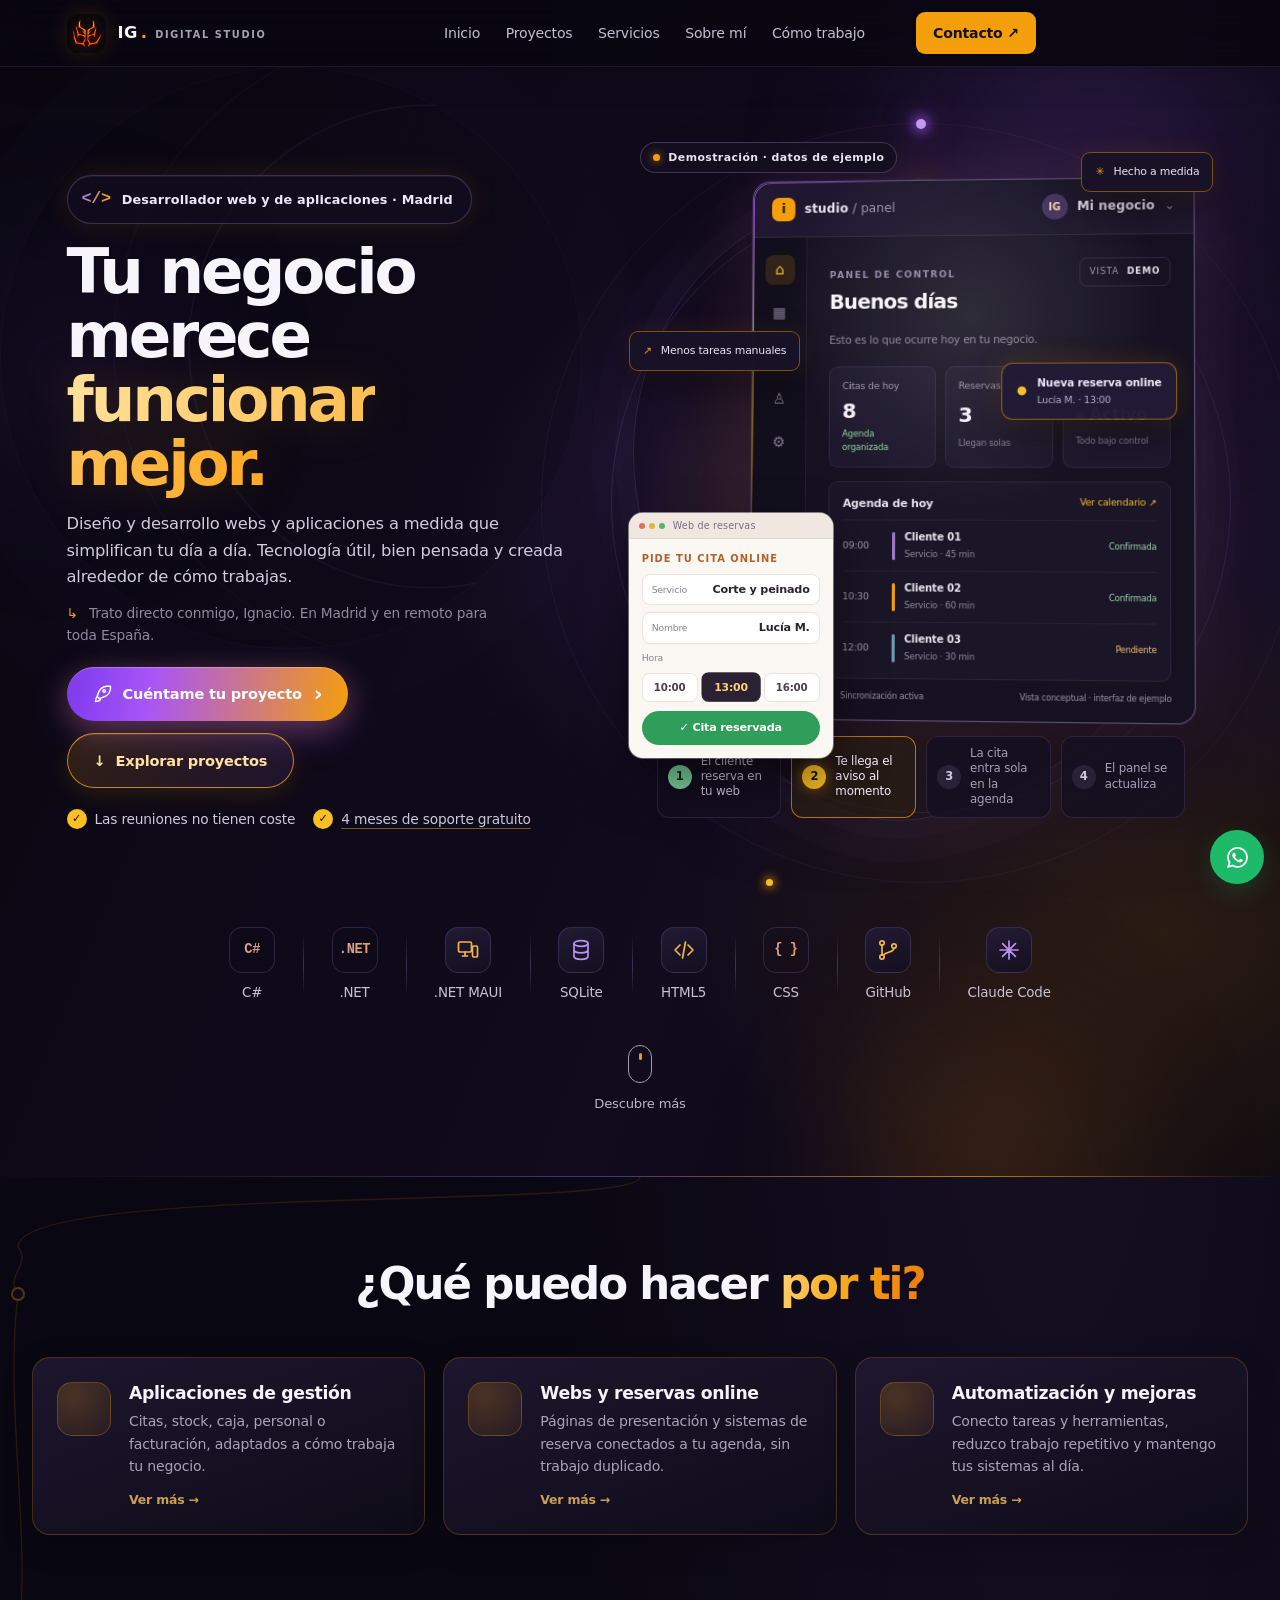
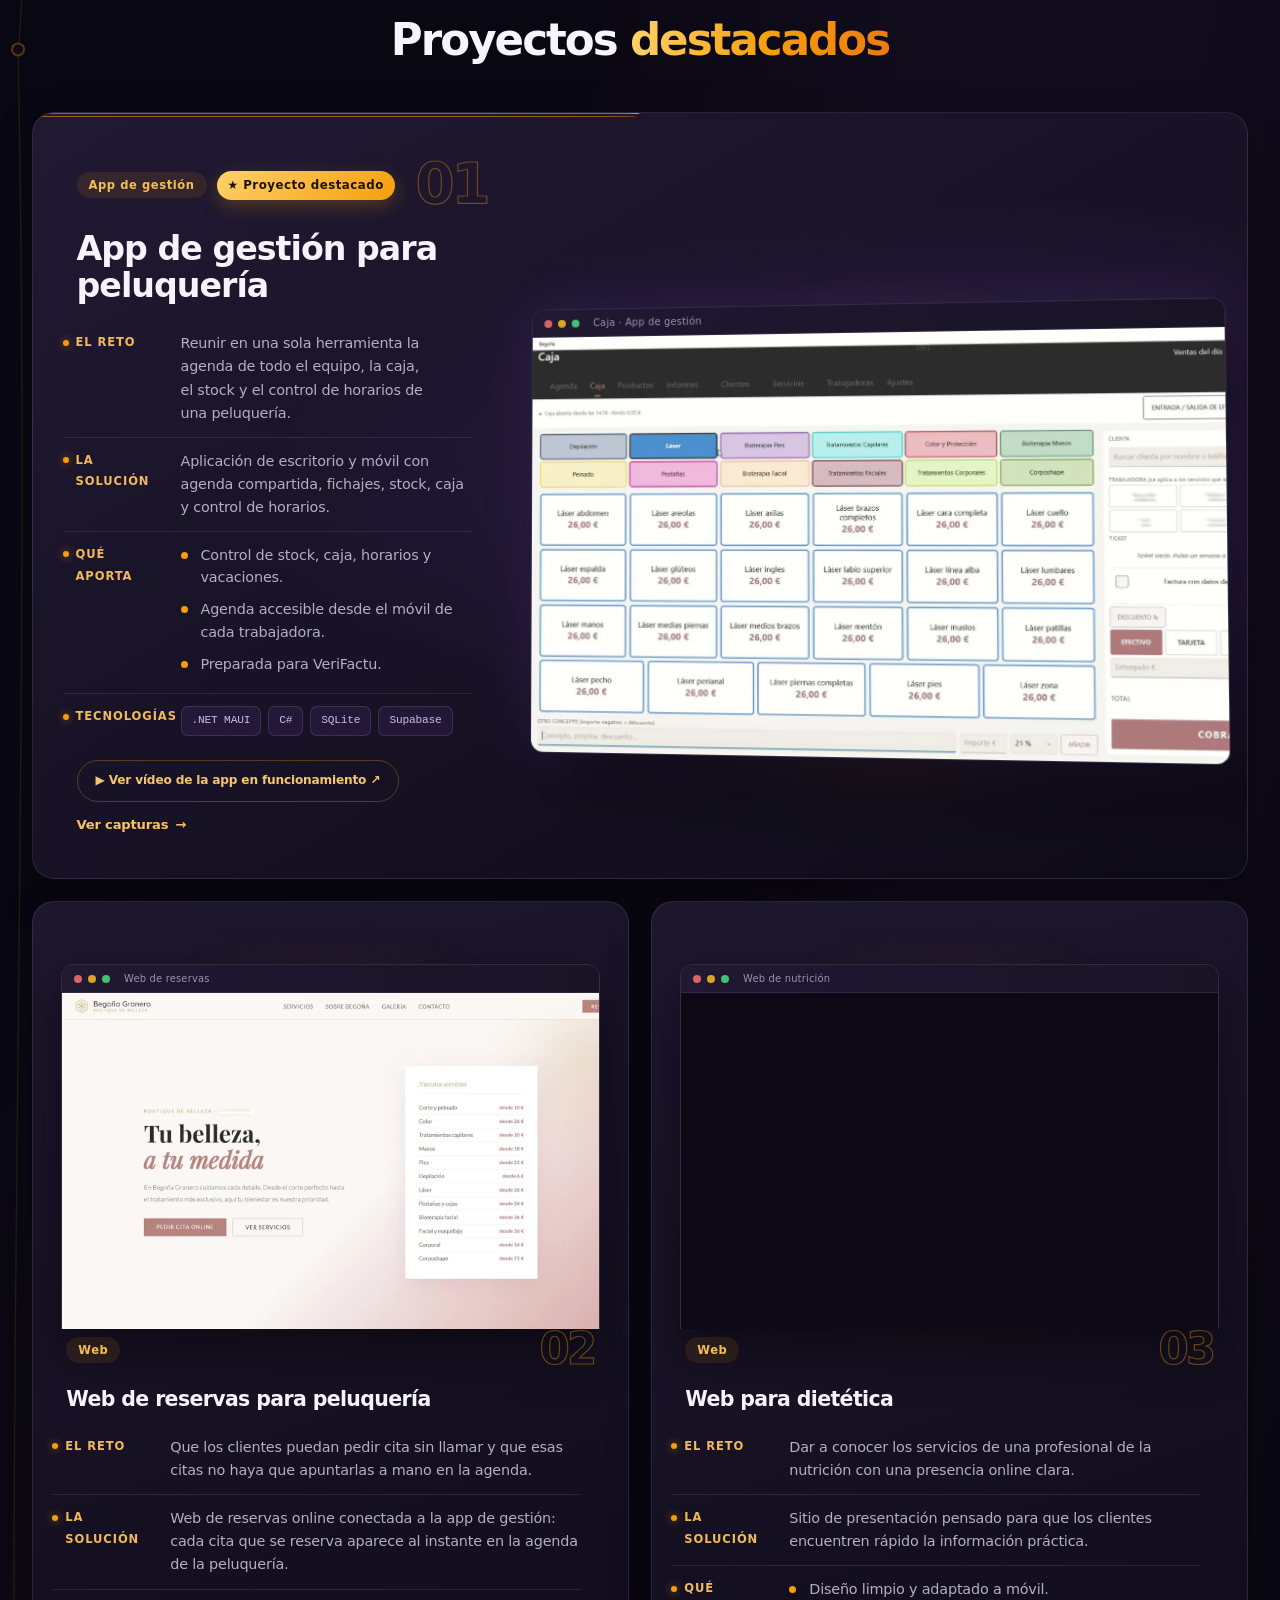
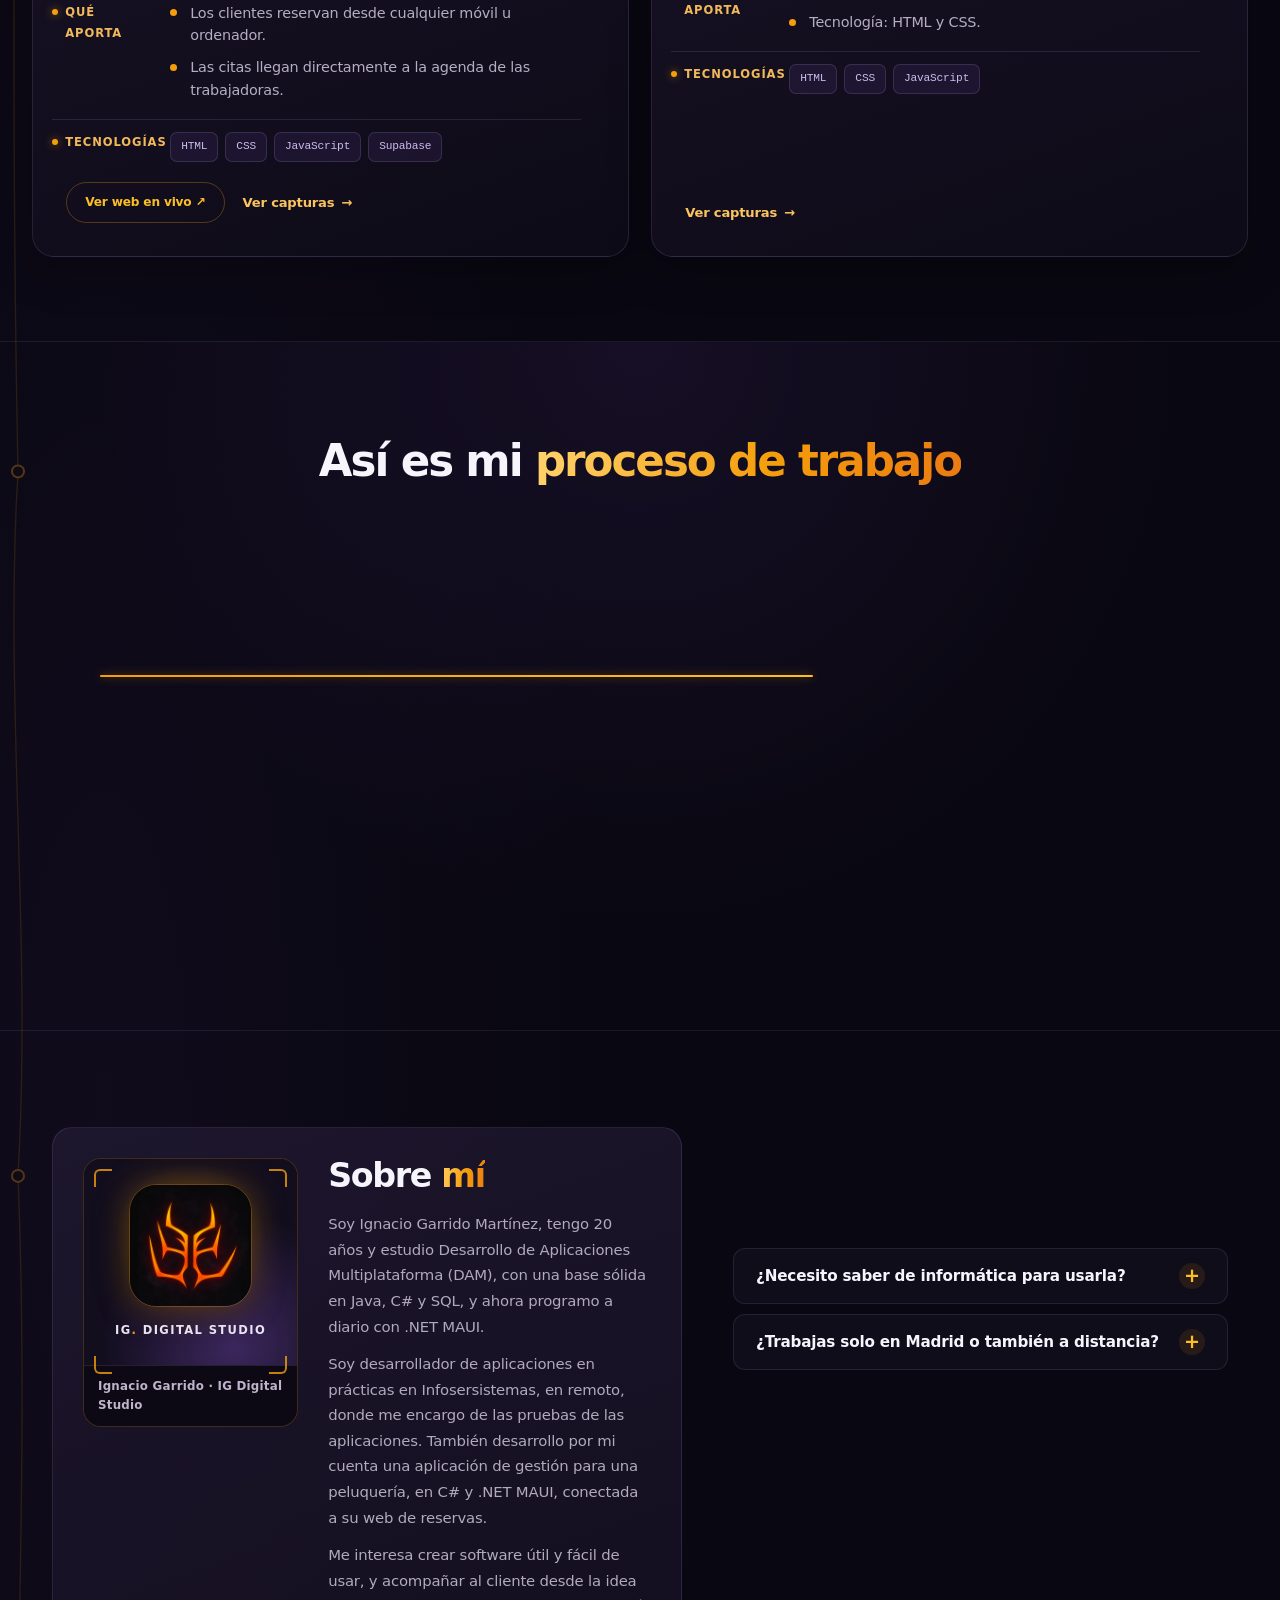
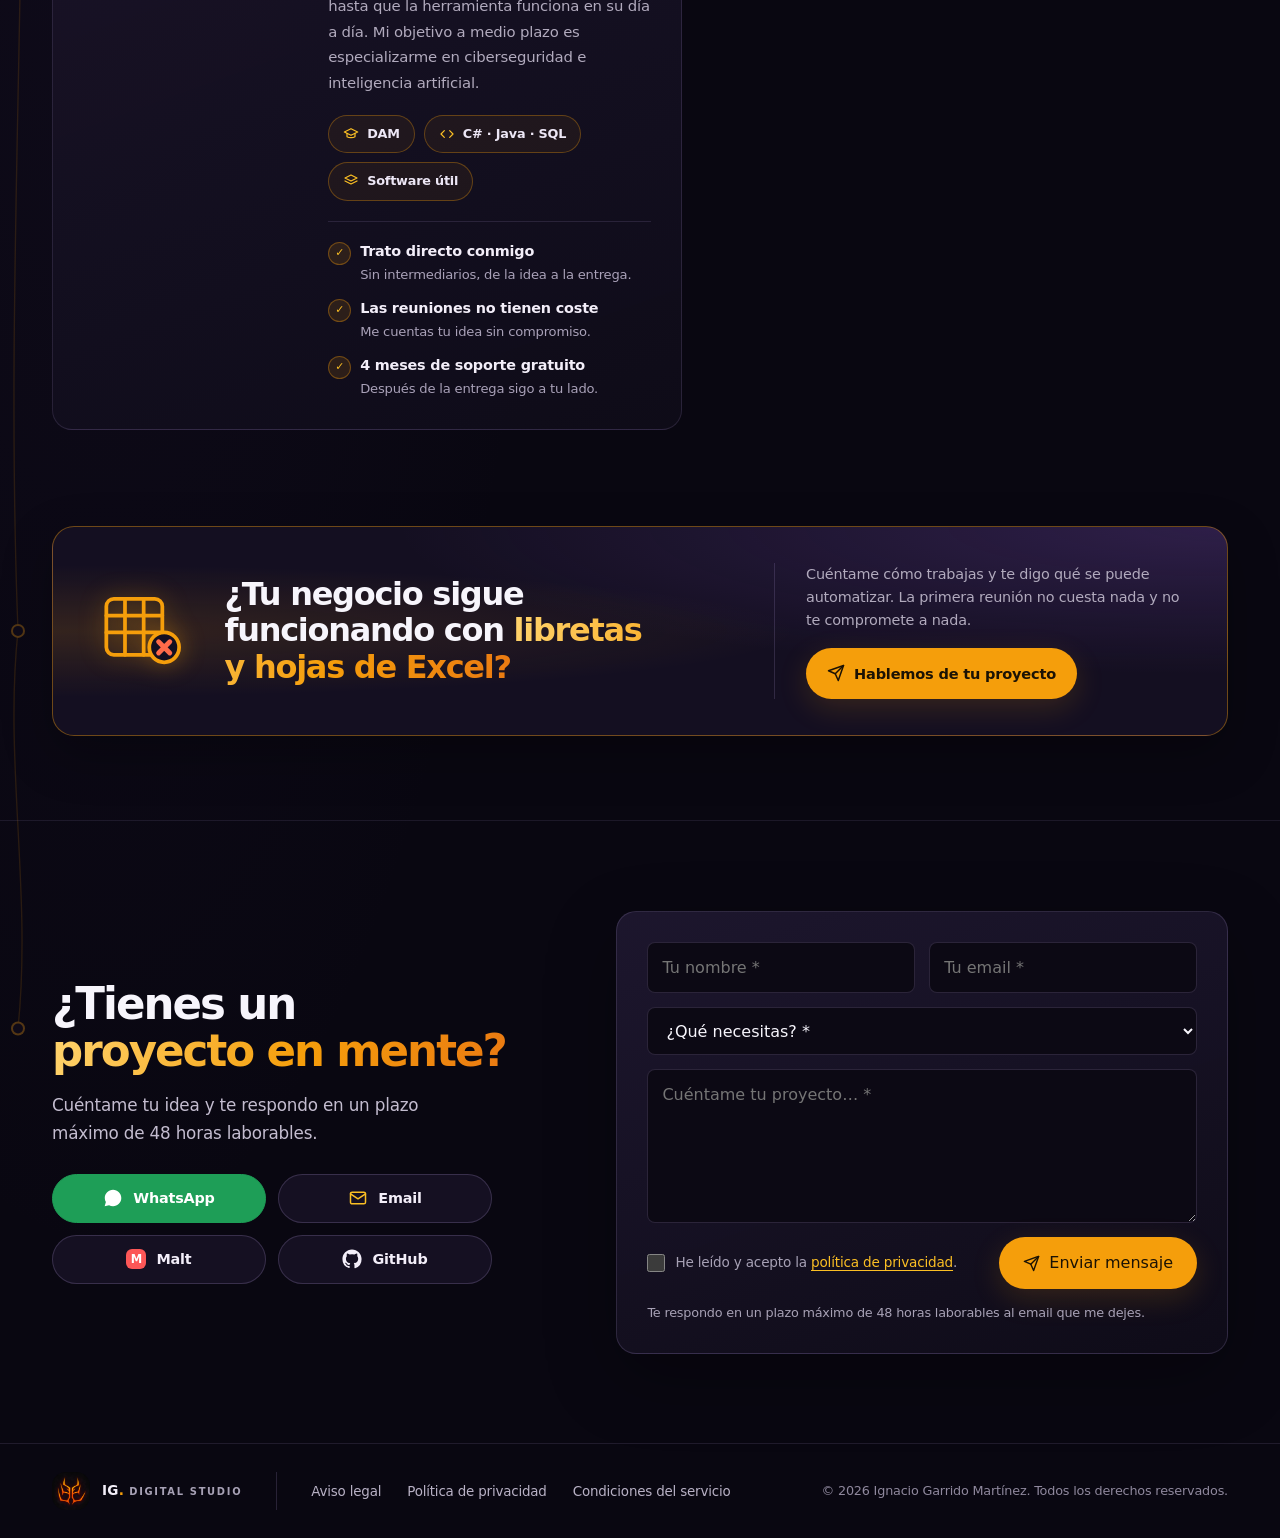
==== commit 893da5fb: "Capturas en WebP y visor en la misma página con botón de cerrar - Las 12 capturas pasan a WebP (1,2 " ====
--- a/index.html
+++ b/index.html
@@ -777,7 +777,7 @@
 
 </style>
 <link rel="stylesheet" href="css/portfolio-refinements.css?v=20261127-1">
-<link rel="stylesheet" href="css/premium.css?v=20261127-1">
+<link rel="stylesheet" href="css/premium.css?v=20261127-2">
 </head>
 <body>
 <a class="skip" href="#contenido">Saltar al contenido</a>
@@ -894,16 +894,16 @@
           <div class="p-acciones"><a class="live project-video" href="https://youtu.be/jC0Qt2AbGpU" target="_blank" rel="noopener">▶ Ver vídeo de la app en funcionamiento ↗</a><span class="p-ver" data-deco>Ver capturas <span aria-hidden="true">→</span></span></div>
         </div>
         <div class="p-media"><div class="p-frame"><div class="p-bar" data-deco aria-hidden="true"><i></i><i></i><i></i><span>Caja · App de gestión</span></div>
-        <img class="shot" src="img/capturas/app-caja.jpg" alt="Pantalla de caja de la app de gestión" loading="lazy" decoding="async"></div></div>
+        <picture><source srcset="img/capturas/app-caja.webp" type="image/webp"><img width="1600" height="867" class="shot" src="img/capturas/app-caja.jpg" alt="Pantalla de caja de la app de gestión" loading="lazy" decoding="async"></picture></div></div>
         <template class="extra">
-          <a href="img/capturas/app-nueva-cita.jpg" target="_blank" rel="noopener"><img class="shot" src="img/capturas/app-nueva-cita.jpg" alt="Formulario de nueva cita" loading="lazy" decoding="async"></a>
-          <a href="img/capturas/app-caja-color.jpg" target="_blank" rel="noopener"><img class="shot" src="img/capturas/app-caja-color.jpg" alt="Caja con los servicios de color" loading="lazy" decoding="async"></a>
-          <a href="img/capturas/app-trabajadoras.jpg" target="_blank" rel="noopener"><img class="shot" src="img/capturas/app-trabajadoras.jpg" alt="Listado de trabajadoras" loading="lazy" decoding="async"></a>
+          <a class="ver-captura" href="img/capturas/app-nueva-cita.jpg"><picture><source srcset="img/capturas/app-nueva-cita.webp" type="image/webp"><img width="1600" height="867" class="shot" src="img/capturas/app-nueva-cita.jpg" alt="Formulario de nueva cita" loading="lazy" decoding="async"></picture></a>
+          <a class="ver-captura" href="img/capturas/app-caja-color.jpg"><picture><source srcset="img/capturas/app-caja-color.webp" type="image/webp"><img width="1600" height="867" class="shot" src="img/capturas/app-caja-color.jpg" alt="Caja con los servicios de color" loading="lazy" decoding="async"></picture></a>
+          <a class="ver-captura" href="img/capturas/app-trabajadoras.jpg"><picture><source srcset="img/capturas/app-trabajadoras.webp" type="image/webp"><img width="1600" height="867" class="shot" src="img/capturas/app-trabajadoras.jpg" alt="Listado de trabajadoras" loading="lazy" decoding="async"></picture></a>
         </template>
       </article>
       <article class="card project reveal">
         <div class="p-media"><div class="p-frame"><div class="p-bar" data-deco aria-hidden="true"><i></i><i></i><i></i><span>Web de reservas</span></div>
-        <img class="shot" src="img/capturas/reservas-inicio.jpg" alt="Portada de la web de reservas de la peluquería" loading="lazy" decoding="async"></div></div>
+        <picture><source srcset="img/capturas/reservas-inicio.webp" type="image/webp"><img width="1600" height="900" class="shot" src="img/capturas/reservas-inicio.jpg" alt="Portada de la web de reservas de la peluquería" loading="lazy" decoding="async"></picture></div></div>
         <div class="p-info">
           <div class="p-top"><span class="tag">Web</span><span class="p-num" data-deco aria-hidden="true">02</span></div>
           <h3>Web de reservas para peluquería</h3>
@@ -919,14 +919,14 @@
           <div class="p-acciones"><a class="live" href="https://ignacio25-eng.github.io/Bego-a-granero-web/" target="_blank" rel="noopener">Ver web en vivo ↗</a><span class="p-ver" data-deco>Ver capturas <span aria-hidden="true">→</span></span></div>
         </div>
         <template class="extra">
-          <a href="img/capturas/reservas-servicios.jpg" target="_blank" rel="noopener"><img class="shot" src="img/capturas/reservas-servicios.jpg" alt="Servicios y precios por sección" loading="lazy" decoding="async"></a>
-          <a href="img/capturas/reservas-galeria.jpg" target="_blank" rel="noopener"><img class="shot" src="img/capturas/reservas-galeria.jpg" alt="Galería y opiniones de Google" loading="lazy" decoding="async"></a>
-          <a href="img/capturas/reservas-cita.jpg" target="_blank" rel="noopener"><img class="shot" src="img/capturas/reservas-cita.jpg" alt="Formulario para pedir cita online" loading="lazy" decoding="async"></a>
+          <a class="ver-captura" href="img/capturas/reservas-servicios.jpg"><picture><source srcset="img/capturas/reservas-servicios.webp" type="image/webp"><img width="1600" height="900" class="shot" src="img/capturas/reservas-servicios.jpg" alt="Servicios y precios por sección" loading="lazy" decoding="async"></picture></a>
+          <a class="ver-captura" href="img/capturas/reservas-galeria.jpg"><picture><source srcset="img/capturas/reservas-galeria.webp" type="image/webp"><img width="1600" height="900" class="shot" src="img/capturas/reservas-galeria.jpg" alt="Galería y opiniones de Google" loading="lazy" decoding="async"></picture></a>
+          <a class="ver-captura" href="img/capturas/reservas-cita.jpg"><picture><source srcset="img/capturas/reservas-cita.webp" type="image/webp"><img width="1600" height="900" class="shot" src="img/capturas/reservas-cita.jpg" alt="Formulario para pedir cita online" loading="lazy" decoding="async"></picture></a>
         </template>
       </article>
       <article class="card project reveal">
         <div class="p-media"><div class="p-frame"><div class="p-bar" data-deco aria-hidden="true"><i></i><i></i><i></i><span>Web de nutrición</span></div>
-        <img class="shot" src="img/capturas/dietetica-inicio.jpg" alt="Portada de la web de nutrición y dietética" loading="lazy" decoding="async"></div></div>
+        <picture><source srcset="img/capturas/dietetica-inicio.webp" type="image/webp"><img width="1600" height="767" class="shot" src="img/capturas/dietetica-inicio.jpg" alt="Portada de la web de nutrición y dietética" loading="lazy" decoding="async"></picture></div></div>
         <div class="p-info">
           <div class="p-top"><span class="tag">Web</span><span class="p-num" data-deco aria-hidden="true">03</span></div>
           <h3>Web para dietética</h3>
@@ -942,9 +942,9 @@
           <div class="p-acciones"><span class="p-ver" data-deco>Ver capturas <span aria-hidden="true">→</span></span></div>
         </div>
         <template class="extra">
-          <a href="img/capturas/dietetica-servicios.jpg" target="_blank" rel="noopener"><img class="shot" src="img/capturas/dietetica-servicios.jpg" alt="Sección de servicios" loading="lazy" decoding="async"></a>
-          <a href="img/capturas/dietetica-proceso.jpg" target="_blank" rel="noopener"><img class="shot" src="img/capturas/dietetica-proceso.jpg" alt="Cómo es el proceso de trabajo" loading="lazy" decoding="async"></a>
-          <a href="img/capturas/dietetica-resenas.jpg" target="_blank" rel="noopener"><img class="shot" src="img/capturas/dietetica-resenas.jpg" alt="Sección de reseñas" loading="lazy" decoding="async"></a>
+          <a class="ver-captura" href="img/capturas/dietetica-servicios.jpg"><picture><source srcset="img/capturas/dietetica-servicios.webp" type="image/webp"><img width="1600" height="766" class="shot" src="img/capturas/dietetica-servicios.jpg" alt="Sección de servicios" loading="lazy" decoding="async"></picture></a>
+          <a class="ver-captura" href="img/capturas/dietetica-proceso.jpg"><picture><source srcset="img/capturas/dietetica-proceso.webp" type="image/webp"><img width="1600" height="766" class="shot" src="img/capturas/dietetica-proceso.jpg" alt="Cómo es el proceso de trabajo" loading="lazy" decoding="async"></picture></a>
+          <a class="ver-captura" href="img/capturas/dietetica-resenas.jpg"><picture><source srcset="img/capturas/dietetica-resenas.webp" type="image/webp"><img width="1600" height="768" class="shot" src="img/capturas/dietetica-resenas.jpg" alt="Sección de reseñas" loading="lazy" decoding="async"></picture></a>
         </template>
       </article>
     </div>
@@ -1569,6 +1569,6 @@
     setTimeout(() => { if (activo && !document.hidden) nuevaReserva(); programar(); }, 1900);
   })();
 </script>
-<script src="js/premium.js?v=20261127-1"></script>
+<script src="js/premium.js?v=20261127-2"></script>
 </body>
 </html>
--- a/css/premium.css
+++ b/css/premium.css
@@ -263,6 +263,48 @@
   .demo-pasos { grid-template-columns: minmax(0, 1fr); }
 }
 
+/* ── 12 · Capturas: WebP en <picture> y visor en la misma página ─────── */
+img.shot { height: auto; }                        /* las capturas llevan width/height reales: que no se estiren */
+.p-frame picture, .gallery picture, .pcontent picture { display: block; }
+#proyecto-modal .pcontent img.shot, a.ver-captura { cursor: zoom-in; }
+a.ver-captura { position: relative; display: block; }
+a.ver-captura::after { content: "⤢"; position: absolute; right: 10px; bottom: 10px; width: 34px; height: 34px; display: grid; place-items: center;
+  border-radius: 50%; font-size: 1rem; color: #fff; background: rgba(12, 9, 20, .78); border: 1px solid rgba(255, 255, 255, .2);
+  opacity: 0; transform: scale(.85); transition: opacity .25s, transform .25s var(--ig-suave); }
+a.ver-captura:hover::after, a.ver-captura:focus-visible::after { opacity: 1; transform: none; }
+
+.visor { position: fixed; inset: 0; z-index: 300; display: grid; place-items: center; padding: 64px 72px 28px;
+  background: rgba(6, 4, 12, .94); backdrop-filter: blur(10px); -webkit-backdrop-filter: blur(10px);
+  opacity: 0; transition: opacity .25s ease; }
+.visor[hidden] { display: none; }
+.visor.abierto { opacity: 1; }
+.visor-marco { margin: 0; max-width: min(1500px, 100%); max-height: 100%; display: flex; flex-direction: column; align-items: center; gap: 12px;
+  transform: scale(.97); transition: transform .3s var(--ig-suave); }
+.visor.abierto .visor-marco { transform: none; }
+.visor-marco picture { display: block; min-height: 0; }
+.visor-marco img { display: block; max-width: 100%; max-height: calc(100vh - 150px); max-height: calc(100dvh - 150px); width: auto; height: auto;
+  border-radius: 12px; border: 1px solid rgba(255, 255, 255, .12); box-shadow: 0 30px 80px rgba(0, 0, 0, .6); background: #0D0A16; }
+.visor-marco figcaption { display: flex; gap: 14px; align-items: baseline; justify-content: center; flex-wrap: wrap; color: #D9D2E5; font-size: .9rem; text-align: center; }
+.visor-cuenta { color: var(--ig-naranja-claro); font-weight: 700; font-size: .82rem; }
+.visor-cerrar { position: absolute; top: 14px; right: 16px; width: 46px; height: 46px; display: grid; place-items: center; border-radius: 50%; cursor: pointer;
+  font-size: 1.9rem; line-height: 1; color: #fff; background: rgba(30, 23, 46, .95); border: 1px solid rgba(255, 255, 255, .22);
+  transition: background .2s, border-color .2s, transform .25s var(--ig-suave); }
+.visor-cerrar:hover { background: var(--ig-naranja); border-color: var(--ig-naranja); color: #1B1204; transform: rotate(90deg); }
+.visor-nav { position: absolute; top: 50%; translate: 0 -50%; width: 48px; height: 48px; display: grid; place-items: center; border-radius: 50%; cursor: pointer;
+  font-size: 2rem; line-height: 1; color: #fff; background: rgba(30, 23, 46, .9); border: 1px solid rgba(255, 255, 255, .18); transition: background .2s, border-color .2s; }
+.visor-nav:hover { background: rgba(245, 158, 11, .9); border-color: var(--ig-naranja); color: #1B1204; }
+.visor-ant { left: 14px; }
+.visor-sig { right: 14px; }
+.visor.solo-una .visor-nav { display: none; }
+@media (max-width: 640px) {
+  .visor { padding: 64px 10px 20px; }
+  .visor-nav { top: auto; bottom: 18px; translate: none; width: 44px; height: 44px; }
+  .visor-ant { left: 12px; }
+  .visor-sig { right: 12px; }
+  .visor-marco { padding-bottom: 56px; }
+  .visor-marco figcaption { font-size: .82rem; }
+}
+
 /* ── 11 · Reducir movimiento: todo terminado y quieto ─────────────────── */
 @media (prefers-reduced-motion: reduce) {
   .demo-web, .demo-etiqueta, .demo-pasos, .demo-etiqueta i { animation: none !important; }
@@ -272,4 +314,5 @@
   .sx-titulo::after { transform: scaleX(1); }
   .hilo-nodo.on { animation: none; }
   .p-frame::after { display: none; }
-}
+  .visor, .visor-marco, .visor-cerrar { transition: none !important; }
+}
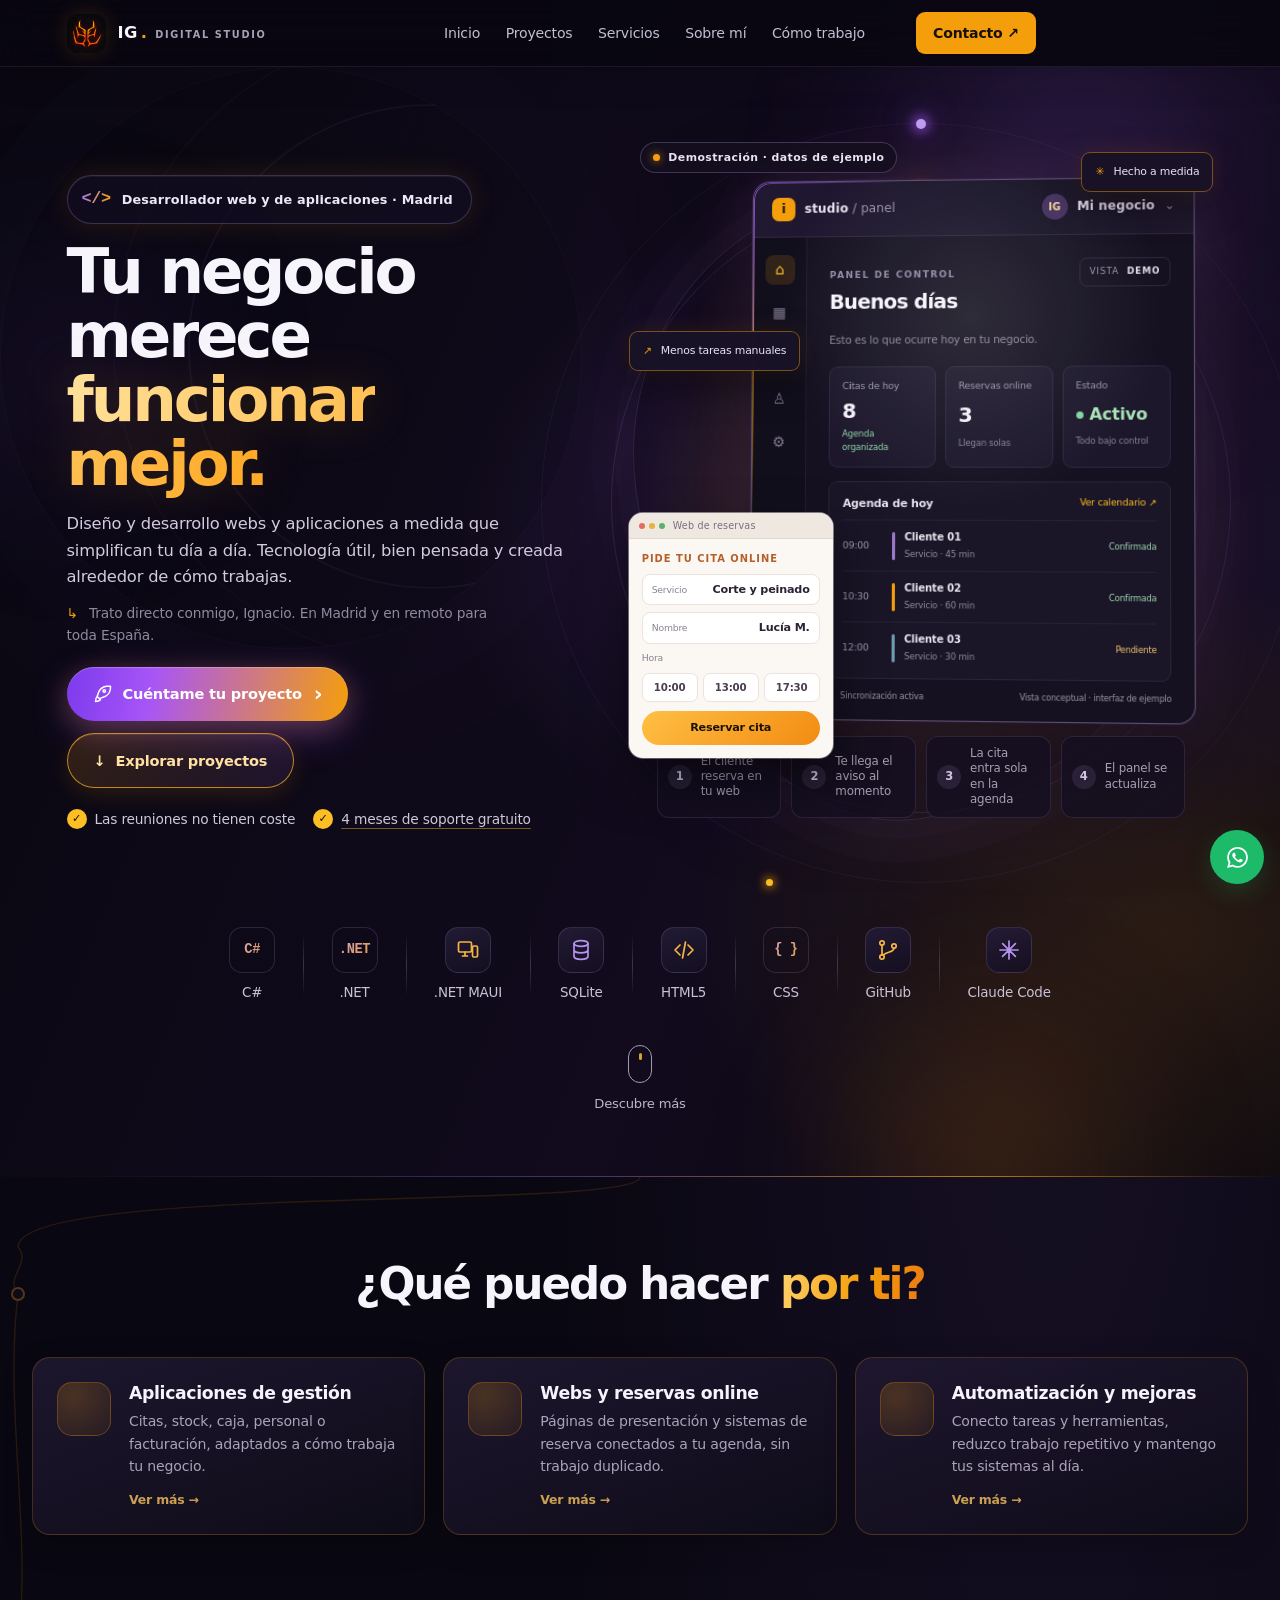
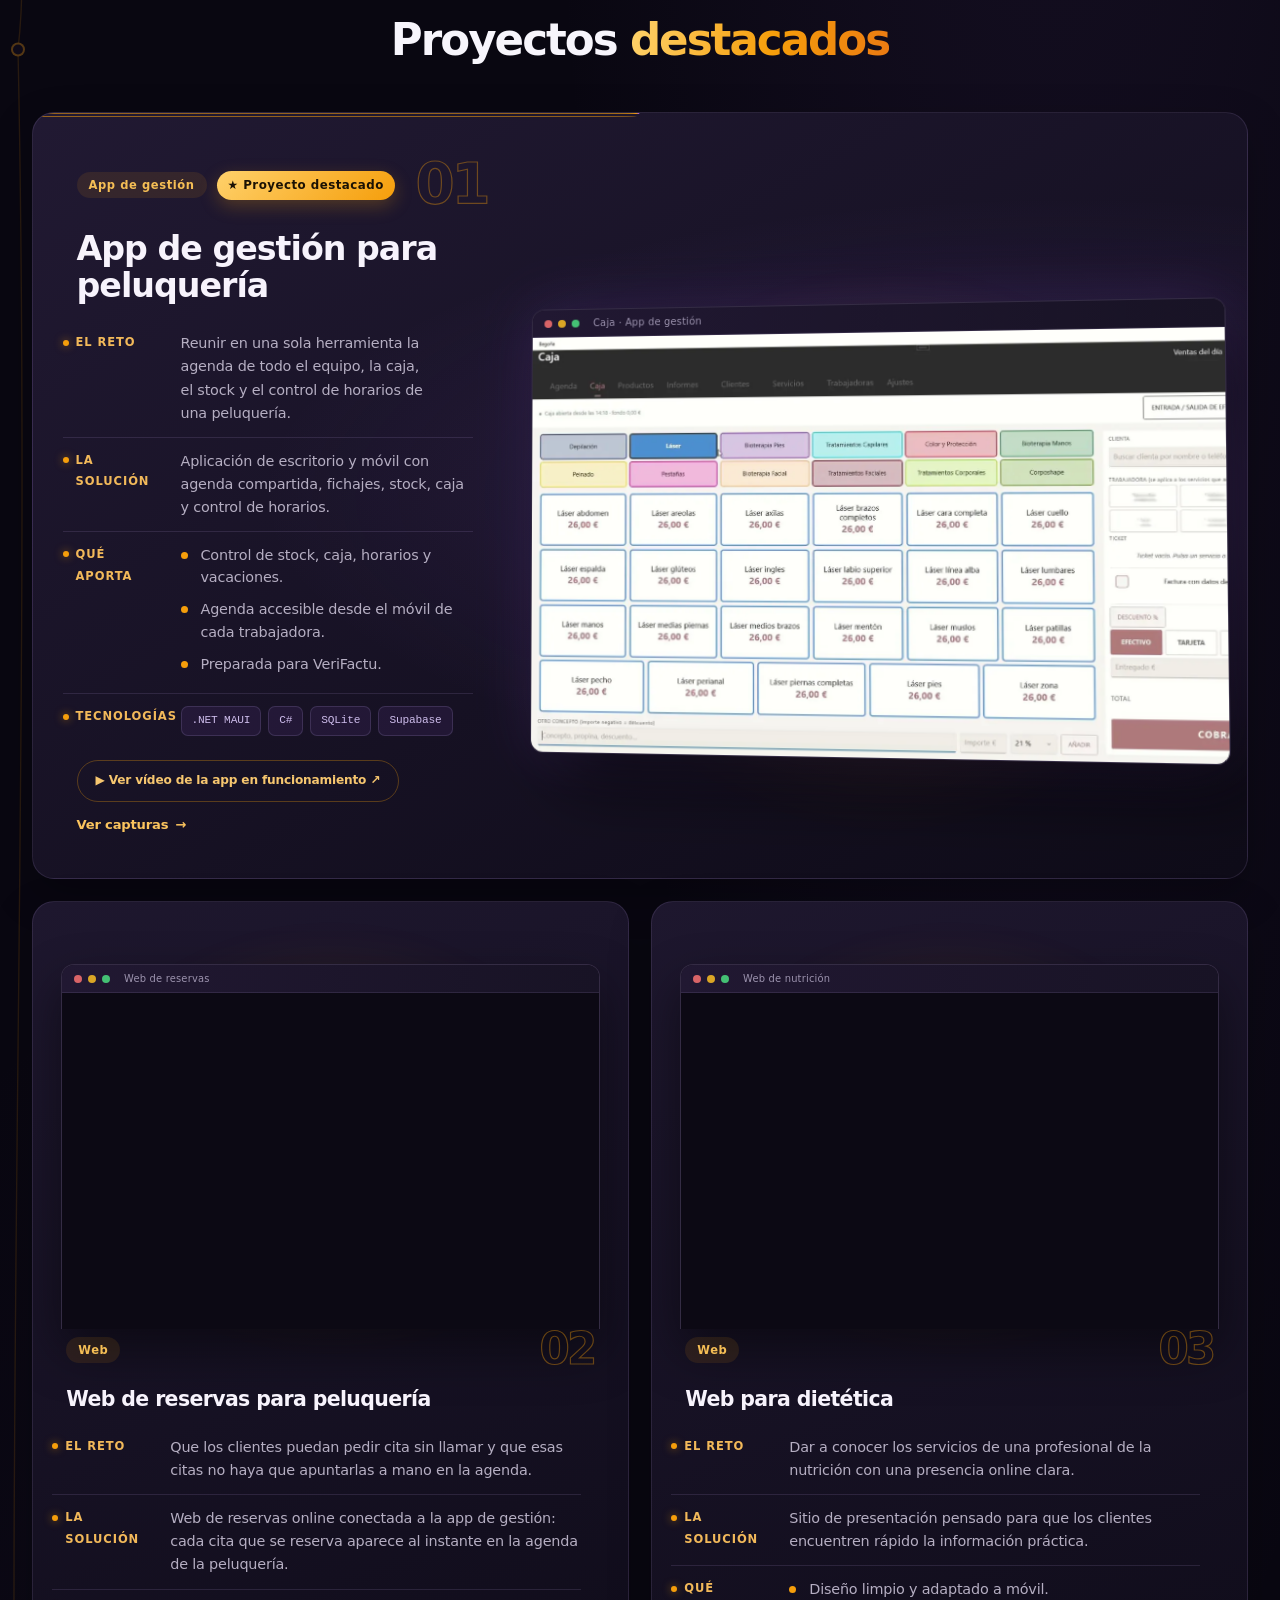
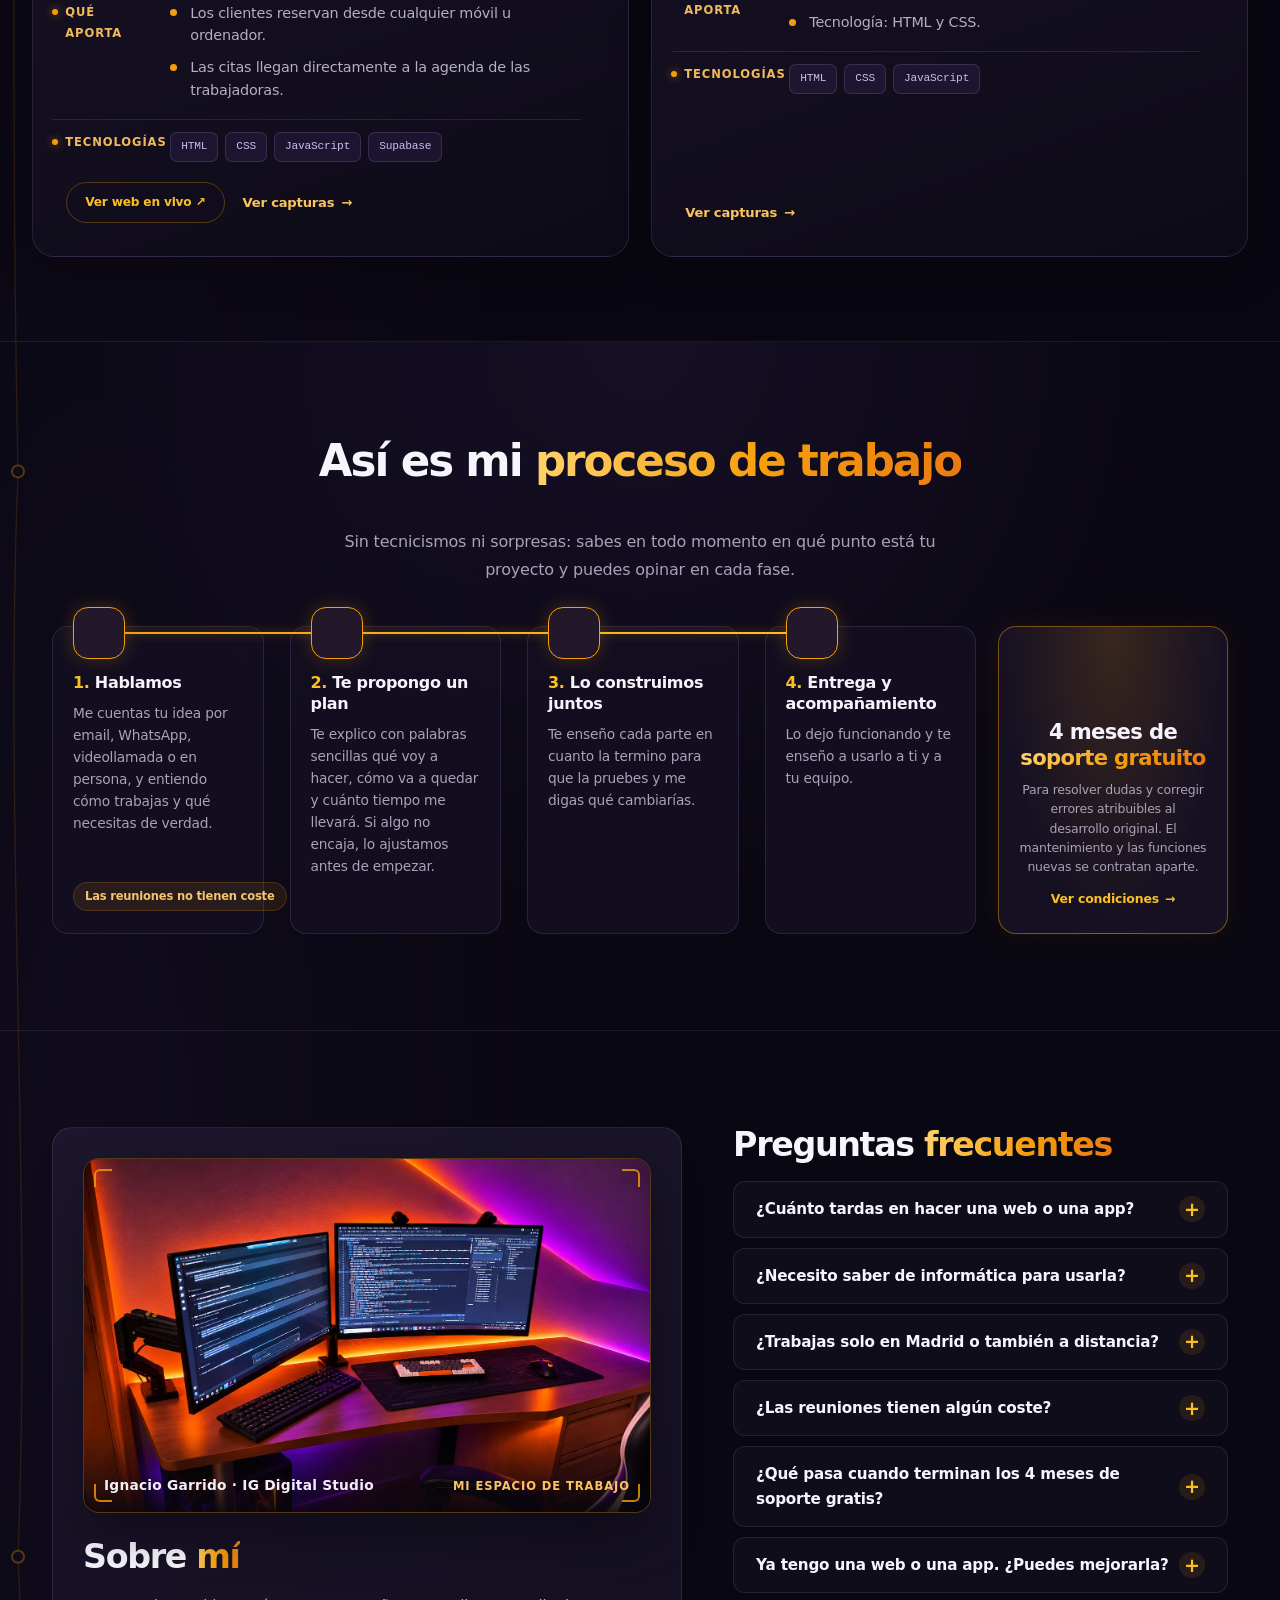
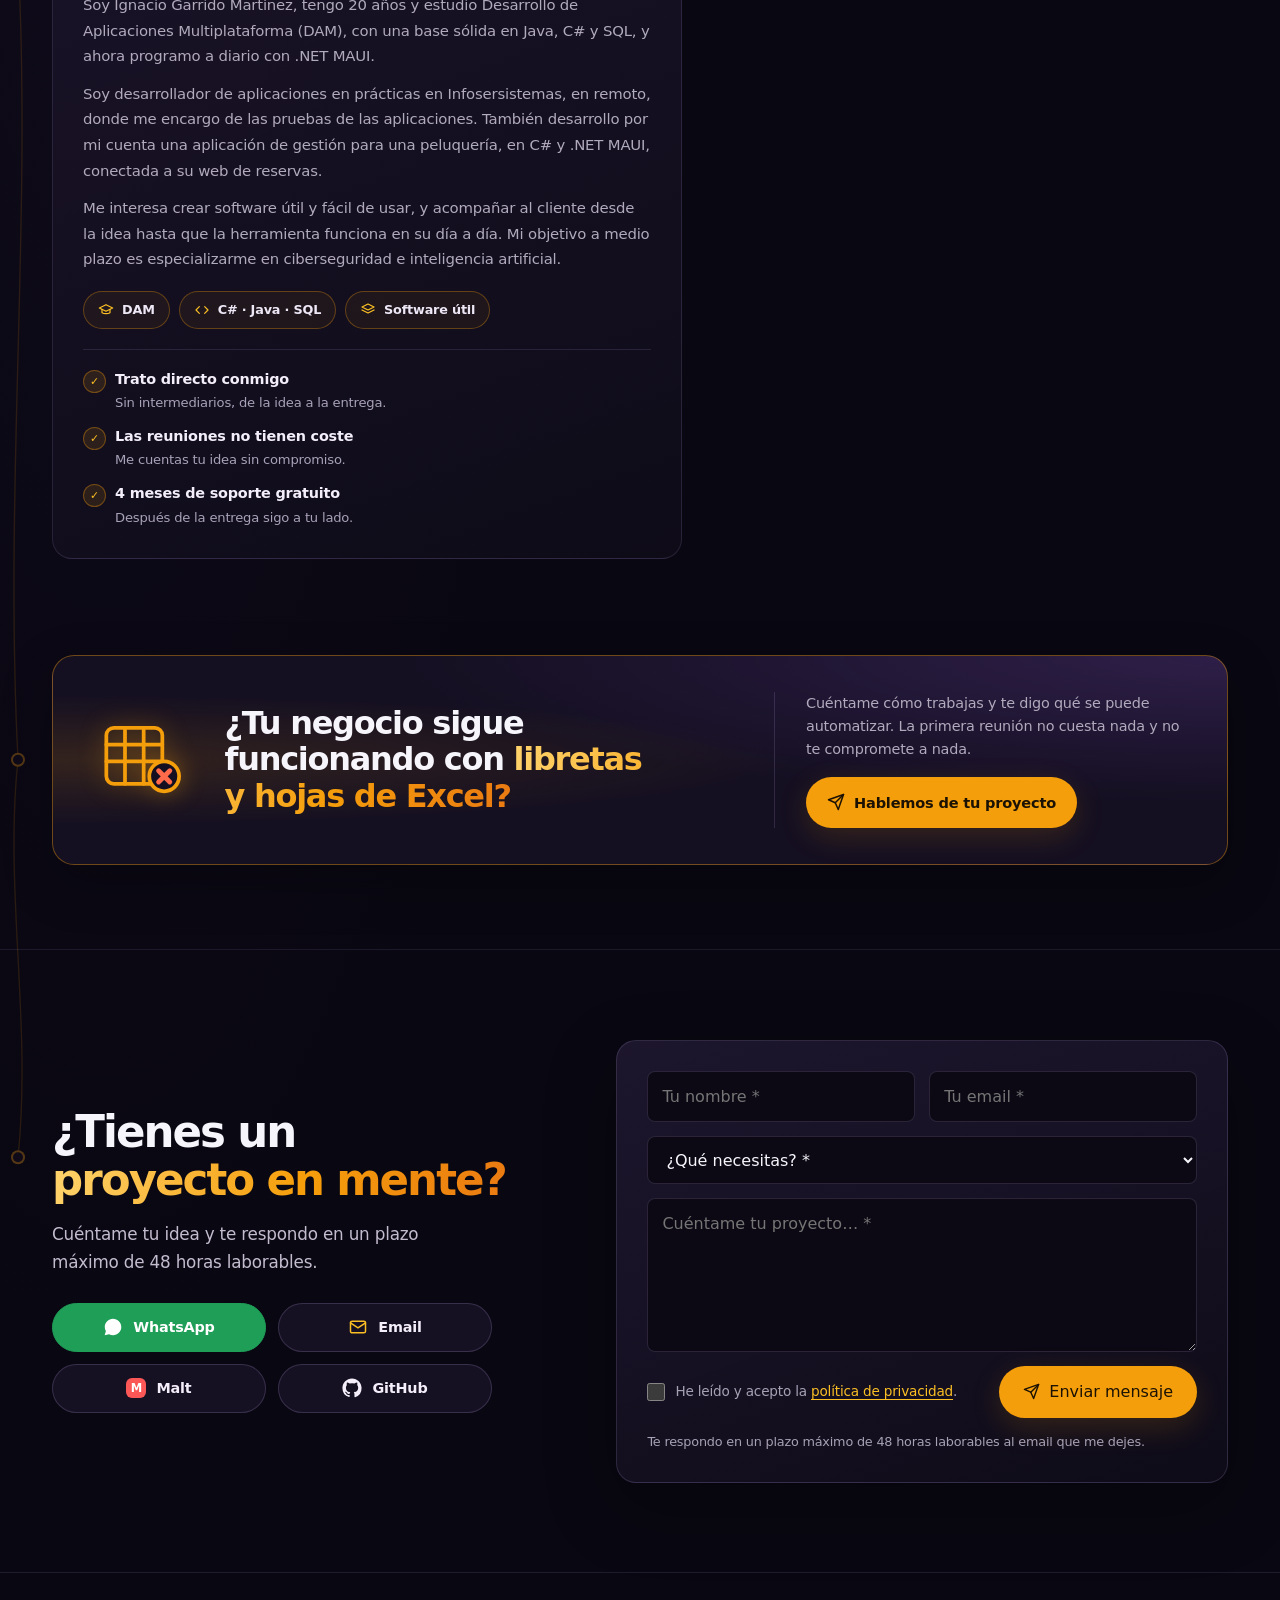
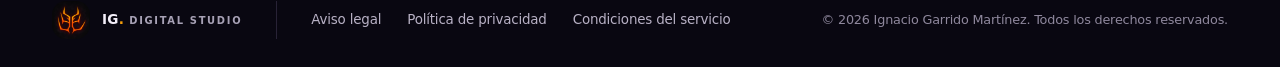
==== commit 635e69b5: "Sobre mí: foto real del espacio de trabajo - La foto del setup sustituye al logo en «Sobre mí»: a to" ====
--- a/index.html
+++ b/index.html
@@ -777,7 +777,7 @@
 
 </style>
 <link rel="stylesheet" href="css/portfolio-refinements.css?v=20261127-1">
-<link rel="stylesheet" href="css/premium.css?v=20261127-2">
+<link rel="stylesheet" href="css/premium.css?v=20261127-4">
 </head>
 <body>
 <a class="skip" href="#contenido">Saltar al contenido</a>
@@ -991,15 +991,12 @@
 
 <section class="sx-duo">
   <div class="container duo-grid">
-  <div id="sobre-mi" class="duo-sobre reveal">
-    <!-- FOTO DEL SETUP: cuando tengas la foto real de tu espacio de trabajo, guárdala como img/setup.jpg
-         y sustituye el contenido de <figure class="sobre-foto"> por:
-         <img src="img/setup.jpg" alt="Mi espacio de trabajo" loading="lazy" decoding="async" width="800" height="1000">
-         y añade la clase «con-foto» a la etiqueta <figure>. El marco y la luz ya están preparados. -->
-    <figure class="sobre-foto" aria-hidden="true">
-      <span class="foto-esquina fe-1"></span><span class="foto-esquina fe-2"></span><span class="foto-esquina fe-3"></span><span class="foto-esquina fe-4"></span>
-      <div class="sobre-marca"><img src="img/logo.png" alt="" loading="lazy" decoding="async"><span>IG<b>.</b> DIGITAL STUDIO</span></div>
-      <figcaption>Ignacio Garrido · IG Digital Studio</figcaption>
+  <div id="sobre-mi" class="duo-sobre duo-sobre--foto reveal">
+    <!-- Foto real del espacio de trabajo (img/setup.webp con img/setup.jpg de respaldo). -->
+    <figure class="sobre-foto con-foto">
+      <span class="foto-esquina fe-1" aria-hidden="true"></span><span class="foto-esquina fe-2" aria-hidden="true"></span><span class="foto-esquina fe-3" aria-hidden="true"></span><span class="foto-esquina fe-4" aria-hidden="true"></span>
+      <picture><source srcset="img/setup.webp" type="image/webp"><img src="img/setup.jpg" width="1400" height="1050" alt="Mi espacio de trabajo: dos monitores con código, teclado y luces naranjas y moradas" loading="lazy" decoding="async"></picture>
+      <figcaption><span class="foto-firma">Ignacio Garrido · IG Digital Studio</span><span class="foto-lugar">Mi espacio de trabajo</span></figcaption>
     </figure>
     <div class="sobre-texto">
       <h2 class="sx-sub">Sobre <span>mí</span></h2>
--- a/css/premium.css
+++ b/css/premium.css
@@ -198,6 +198,23 @@
 .fe-2 { top: 10px; right: 10px; border-top-width: 2px; border-right-width: 2px; border-top-right-radius: 6px; }
 .fe-3 { bottom: 52px; left: 10px; border-bottom-width: 2px; border-left-width: 2px; border-bottom-left-radius: 6px; }
 .fe-4 { bottom: 52px; right: 10px; border-bottom-width: 2px; border-right-width: 2px; border-bottom-right-radius: 6px; }
+/* Con la foto real del setup: la foto (apaisada) va a todo el ancho de la tarjeta, encima del texto */
+.duo-sobre--foto { grid-template-columns: minmax(0, 1fr); gap: 26px; }
+.duo-sobre--foto .sobre-foto { position: relative; top: auto; aspect-ratio: 16 / 10; border-radius: 16px; border-color: rgba(245, 158, 11, .3);
+  box-shadow: 0 20px 50px rgba(0, 0, 0, .35); }
+.sobre-foto.con-foto picture { position: absolute; inset: 0; }
+/* En reposo sin transformar (con una transformación permanente, algunos equipos sin aceleración gráfica no la pintan);
+   el zoom suave solo existe al pasar el ratón */
+.sobre-foto.con-foto picture img { display: block; width: 100%; height: 100%; object-fit: cover; object-position: 50% 42%; transition: transform 1.4s var(--ig-suave); }
+@media (hover: hover) and (pointer: fine) {
+  .duo-sobre--foto:hover .sobre-foto picture img { transform: scale(1.04); }
+}
+.sobre-foto.con-foto figcaption { position: absolute; left: 0; right: 0; bottom: 0; z-index: 2; display: flex; justify-content: space-between; align-items: baseline;
+  flex-wrap: wrap; gap: 4px 12px; padding: 40px 20px 15px; border-top: 0; background: linear-gradient(180deg, transparent, rgba(8, 6, 14, .9)); }
+.foto-firma { color: #F3EEF9; font-weight: 700; font-size: .86rem; }
+.foto-lugar { color: #FBC45E; font-size: .72rem; font-weight: 700; letter-spacing: .08em; text-transform: uppercase; }
+.sobre-foto.con-foto .foto-esquina { z-index: 3; }
+.sobre-foto.con-foto .fe-3, .sobre-foto.con-foto .fe-4 { bottom: 10px; }
 .sobre-confianza { list-style: none; margin: 20px 0 0; padding: 18px 0 0; display: grid; gap: 12px; border-top: 1px solid var(--ig-linea); }
 .sobre-confianza li { position: relative; display: grid; gap: 1px; padding-left: 32px; }
 .sobre-confianza li::before { content: "✓"; position: absolute; left: 0; top: 2px; width: 21px; height: 21px; display: grid; place-items: center; border-radius: 50%;
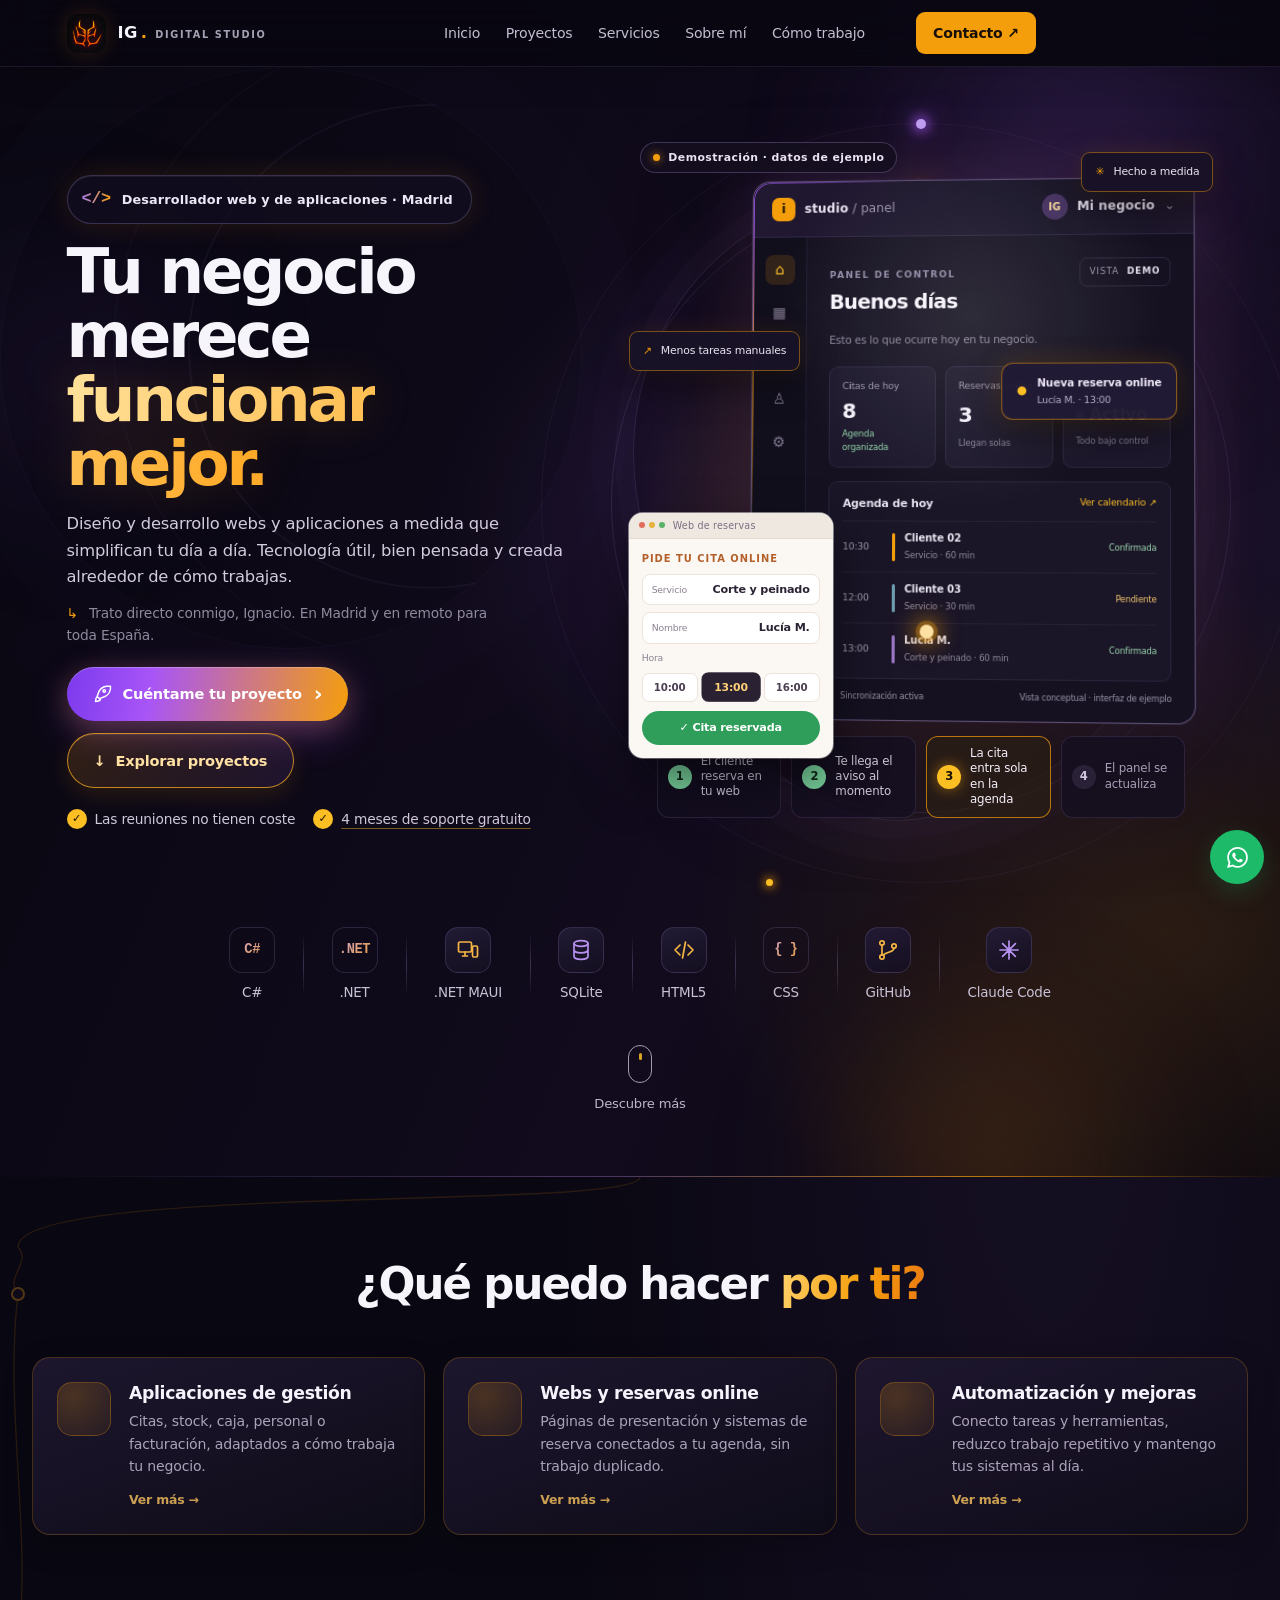
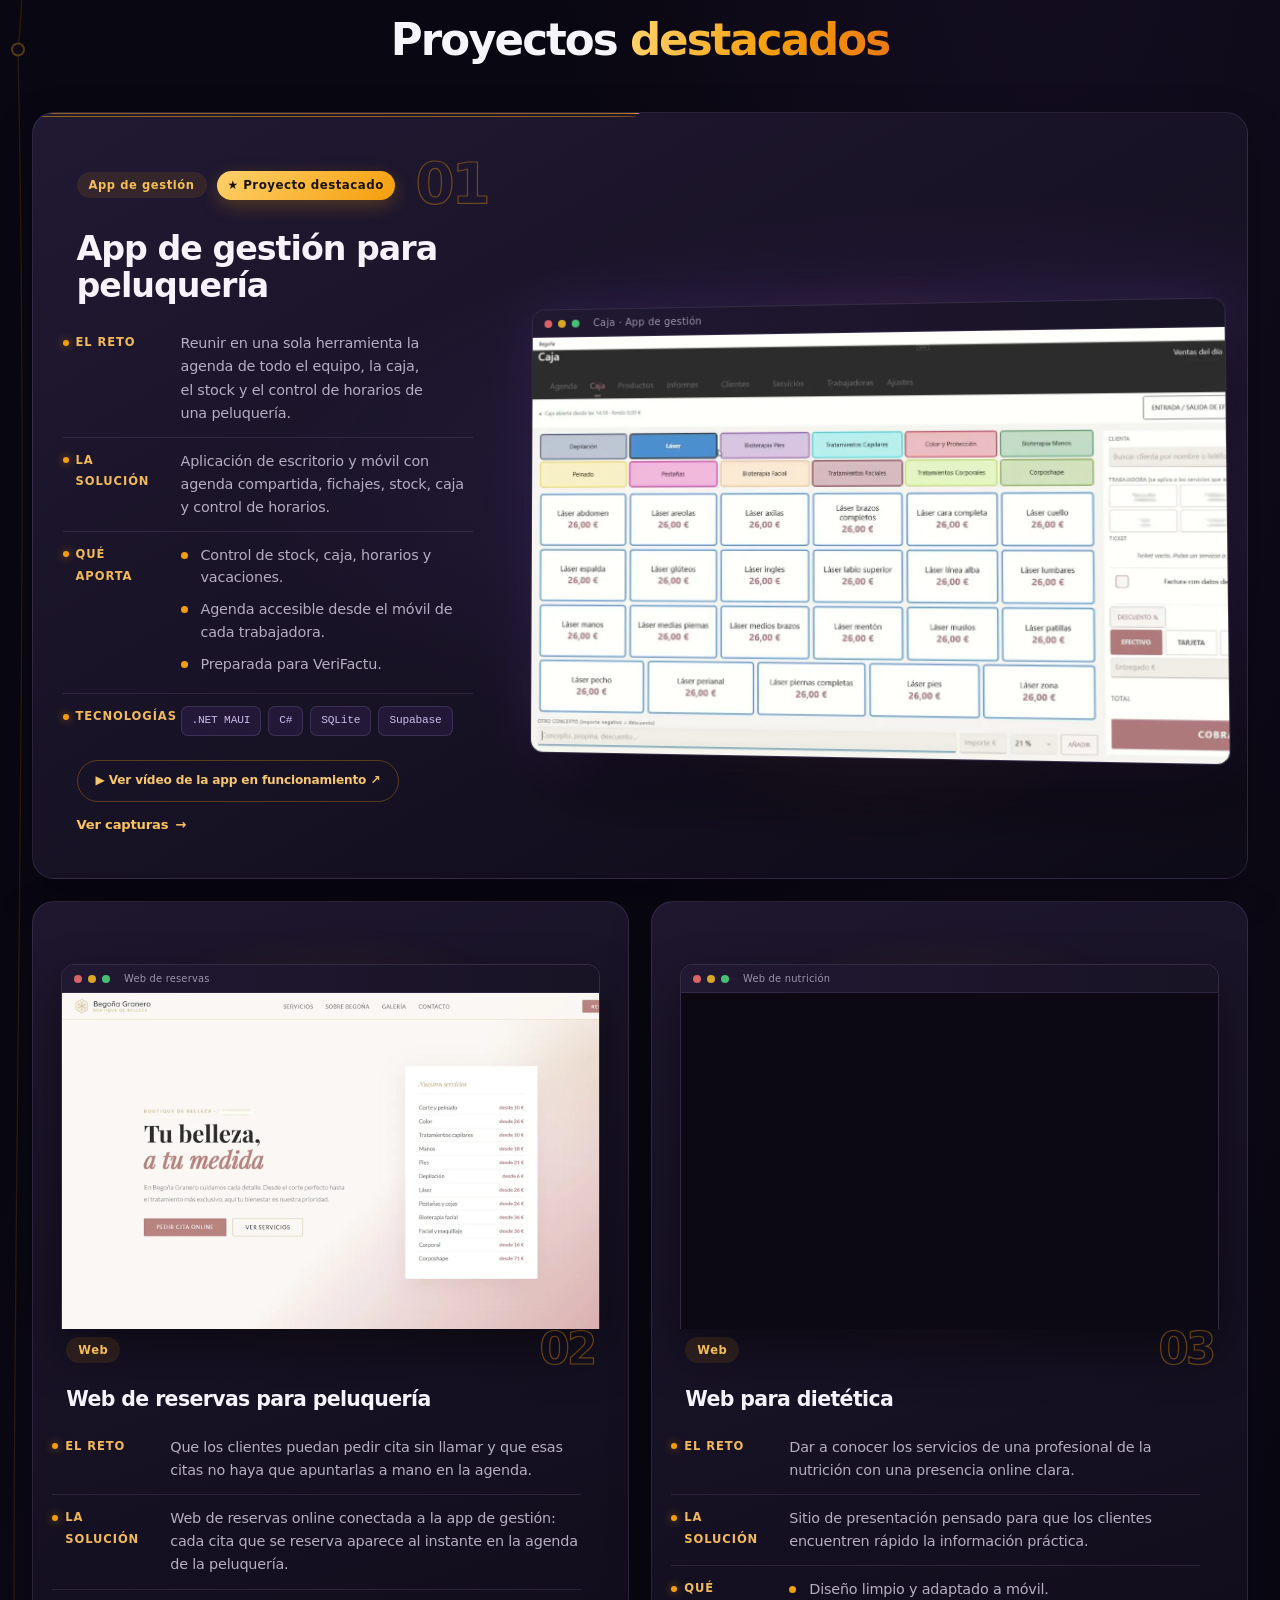
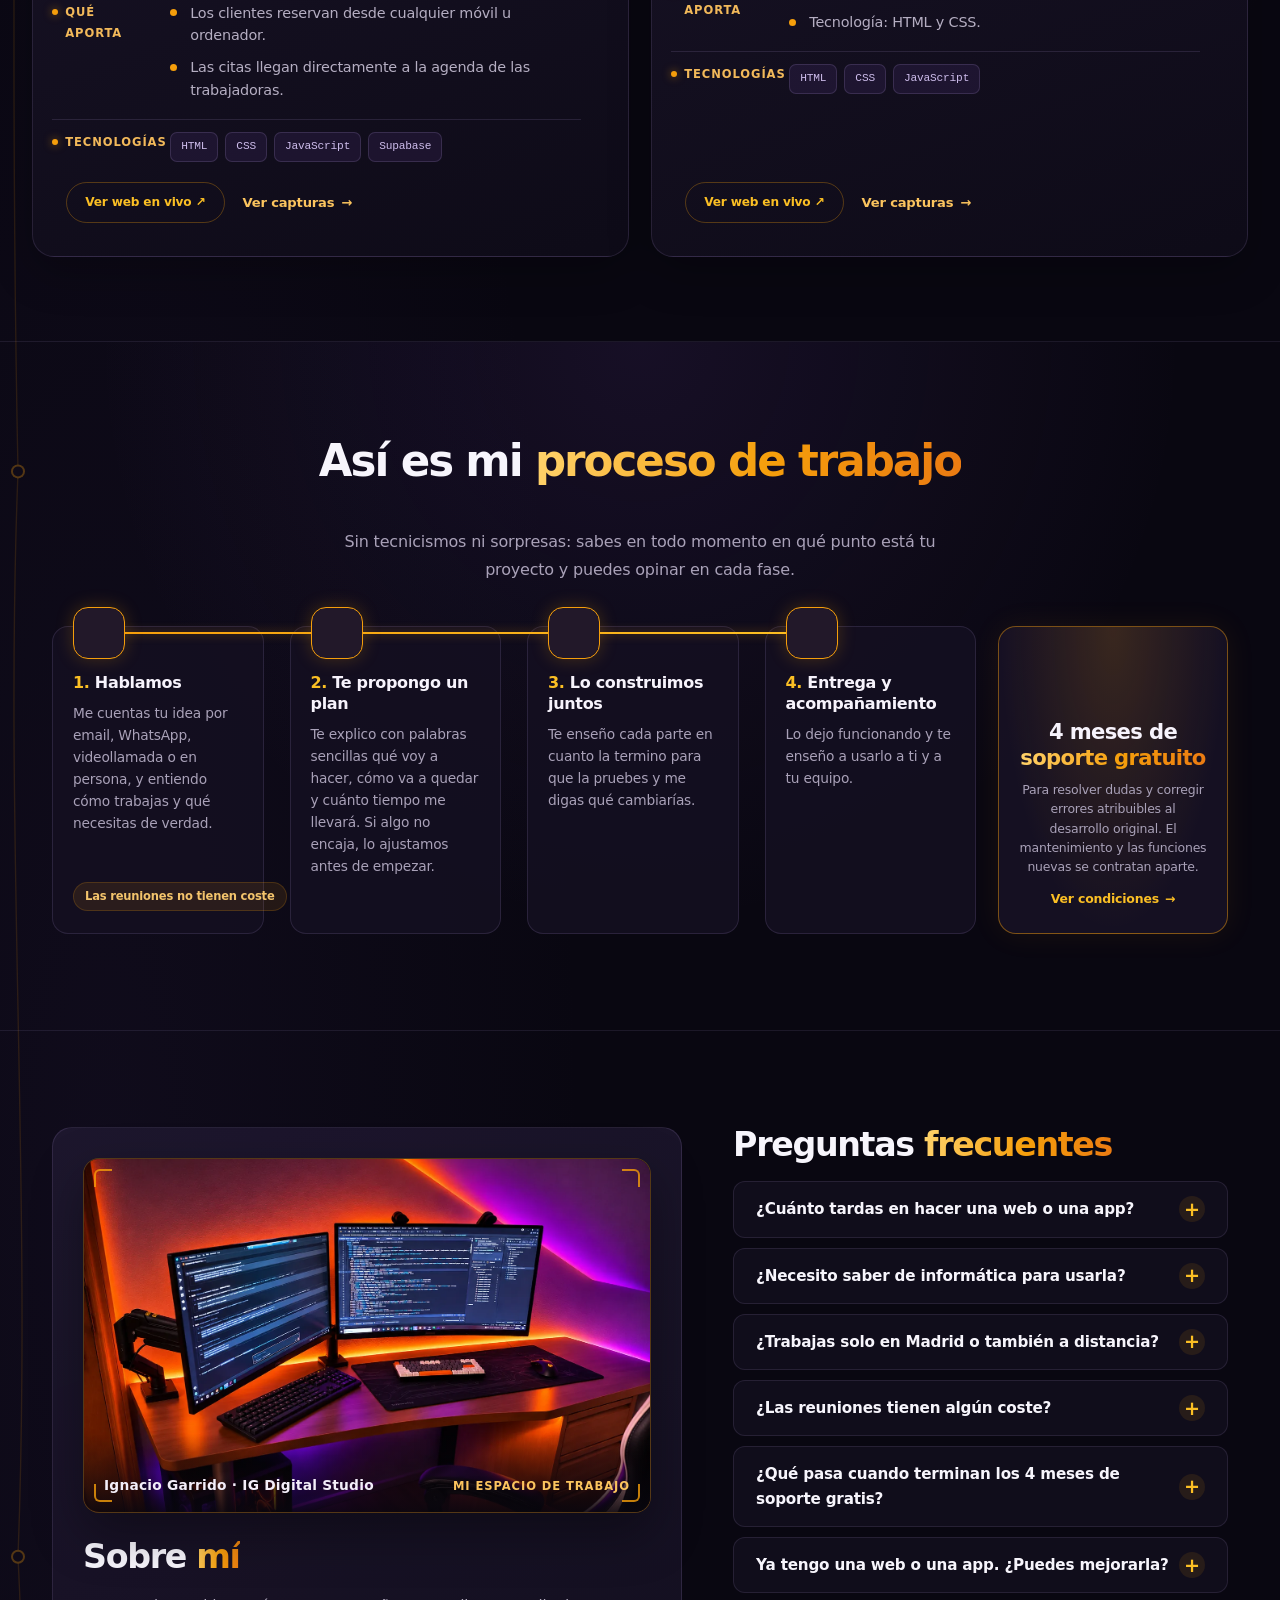
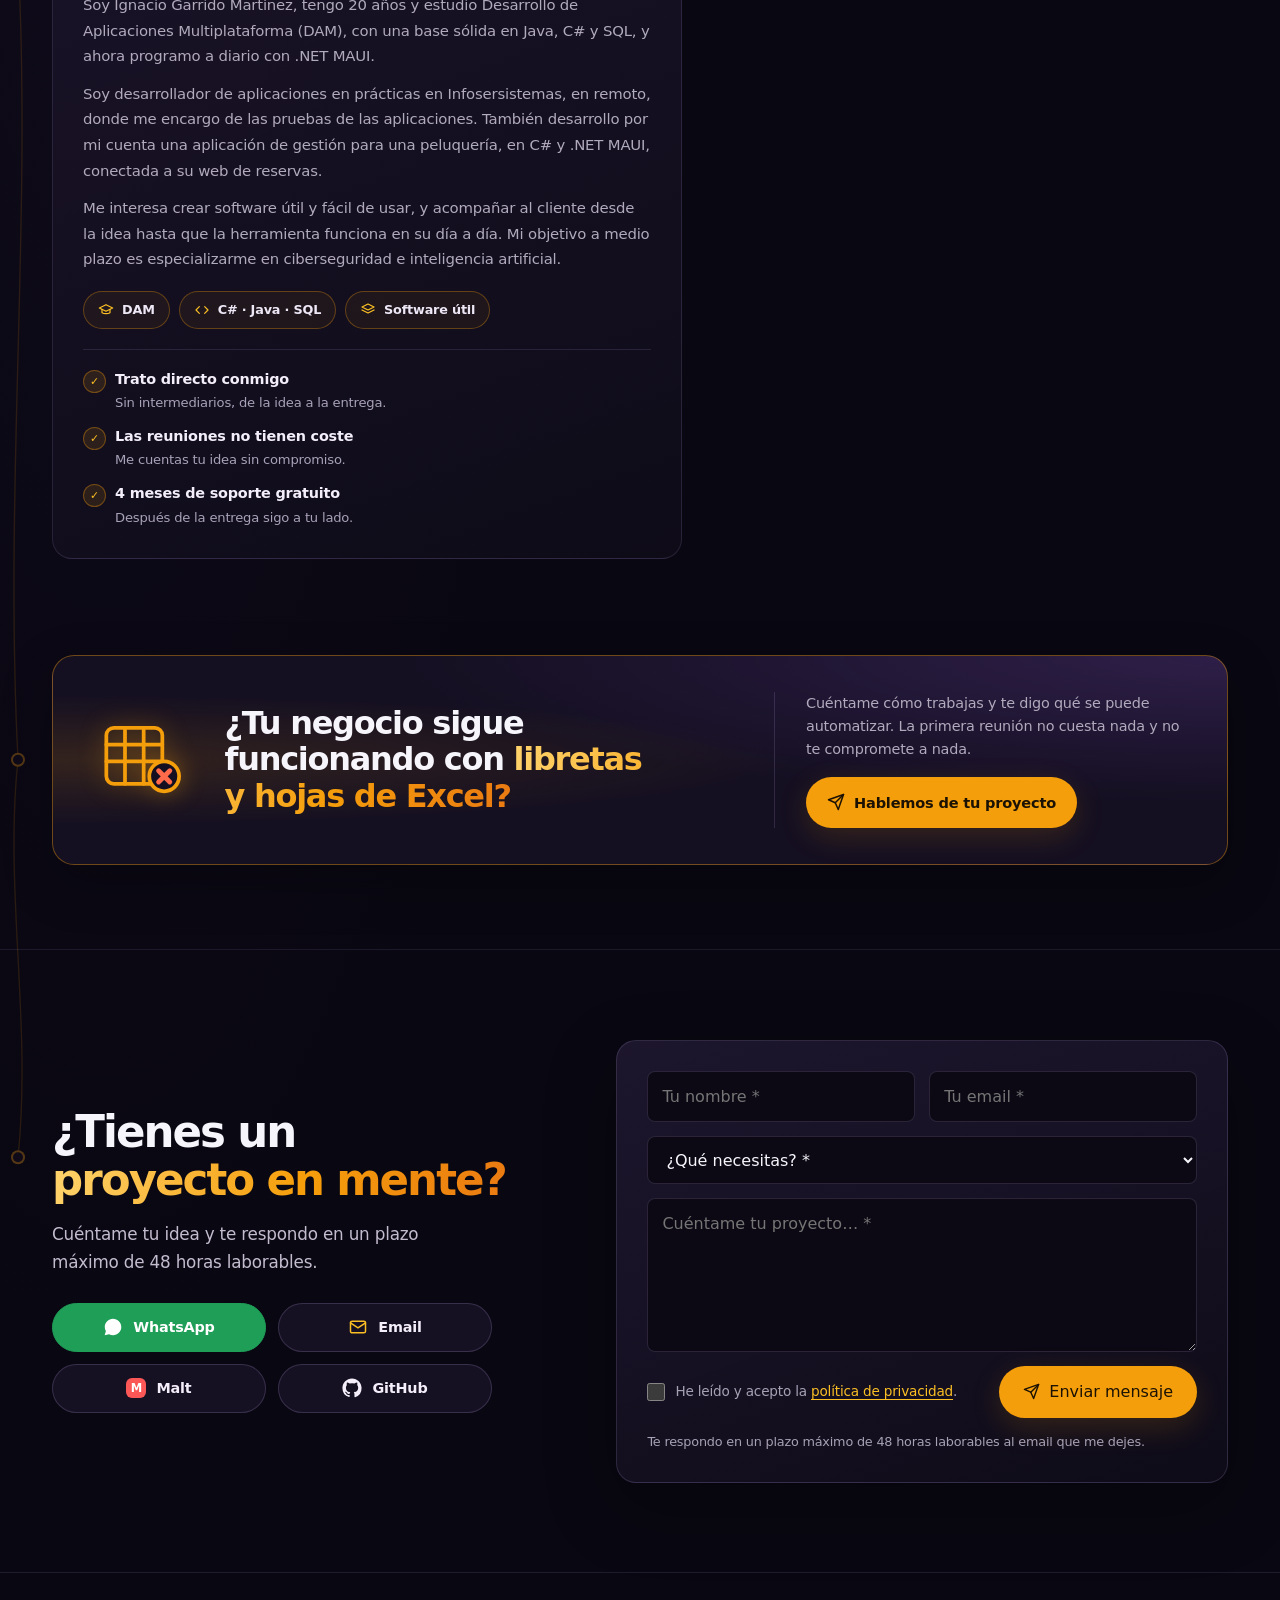
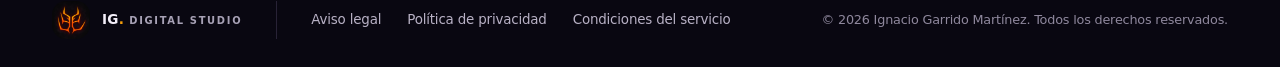
==== commit 84e309f9: "Proyectos: enlace «Ver web en vivo» de la web de dietética" ====
--- a/index.html
+++ b/index.html
@@ -939,7 +939,7 @@
             </ul></div>
             <div class="caso-fila"><span class="caso-et">Tecnologías</span><div class="p-stack"><span>HTML</span><span>CSS</span><span>JavaScript</span></div></div>
           </div>
-          <div class="p-acciones"><span class="p-ver" data-deco>Ver capturas <span aria-hidden="true">→</span></span></div>
+          <div class="p-acciones"><a class="live" href="https://ignacio25-eng.github.io/Web-Dietetica/" target="_blank" rel="noopener">Ver web en vivo ↗</a><span class="p-ver" data-deco>Ver capturas <span aria-hidden="true">→</span></span></div>
         </div>
         <template class="extra">
           <a class="ver-captura" href="img/capturas/dietetica-servicios.jpg"><picture><source srcset="img/capturas/dietetica-servicios.webp" type="image/webp"><img width="1600" height="766" class="shot" src="img/capturas/dietetica-servicios.jpg" alt="Sección de servicios" loading="lazy" decoding="async"></picture></a>
